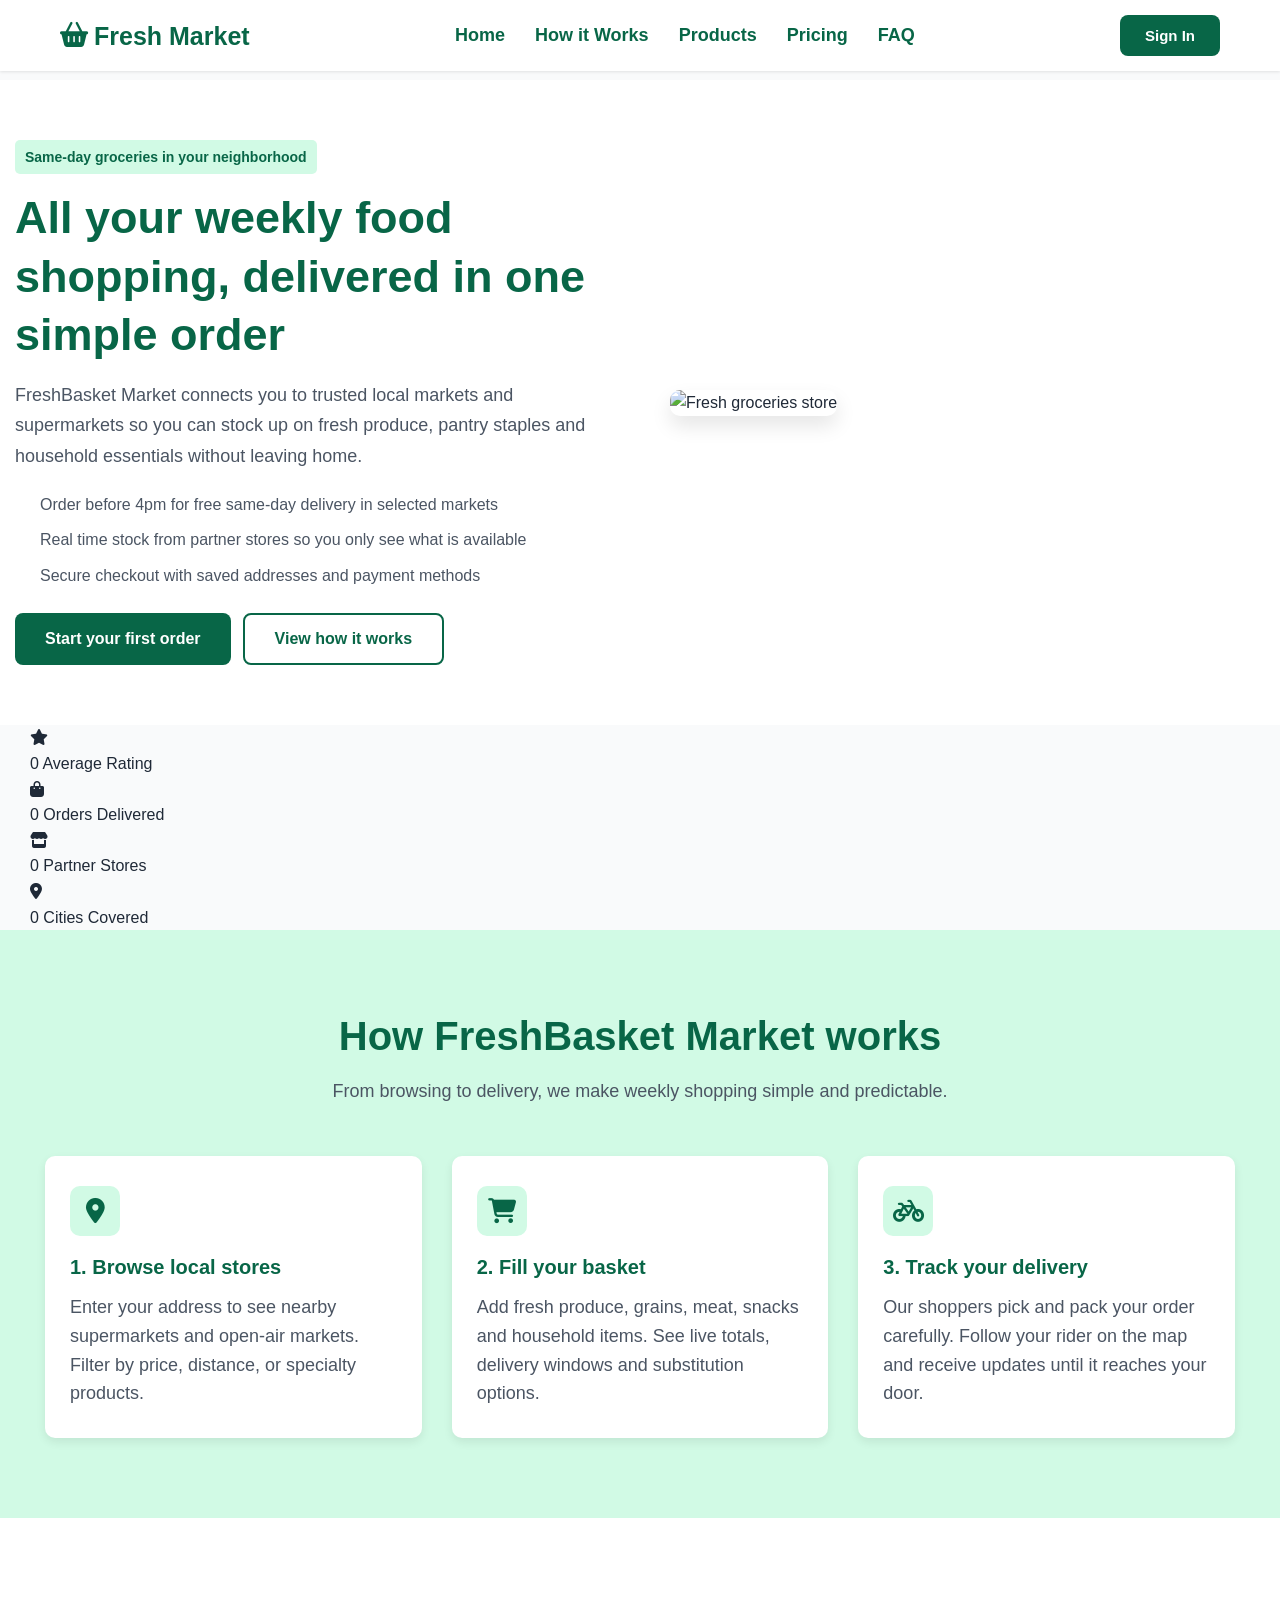
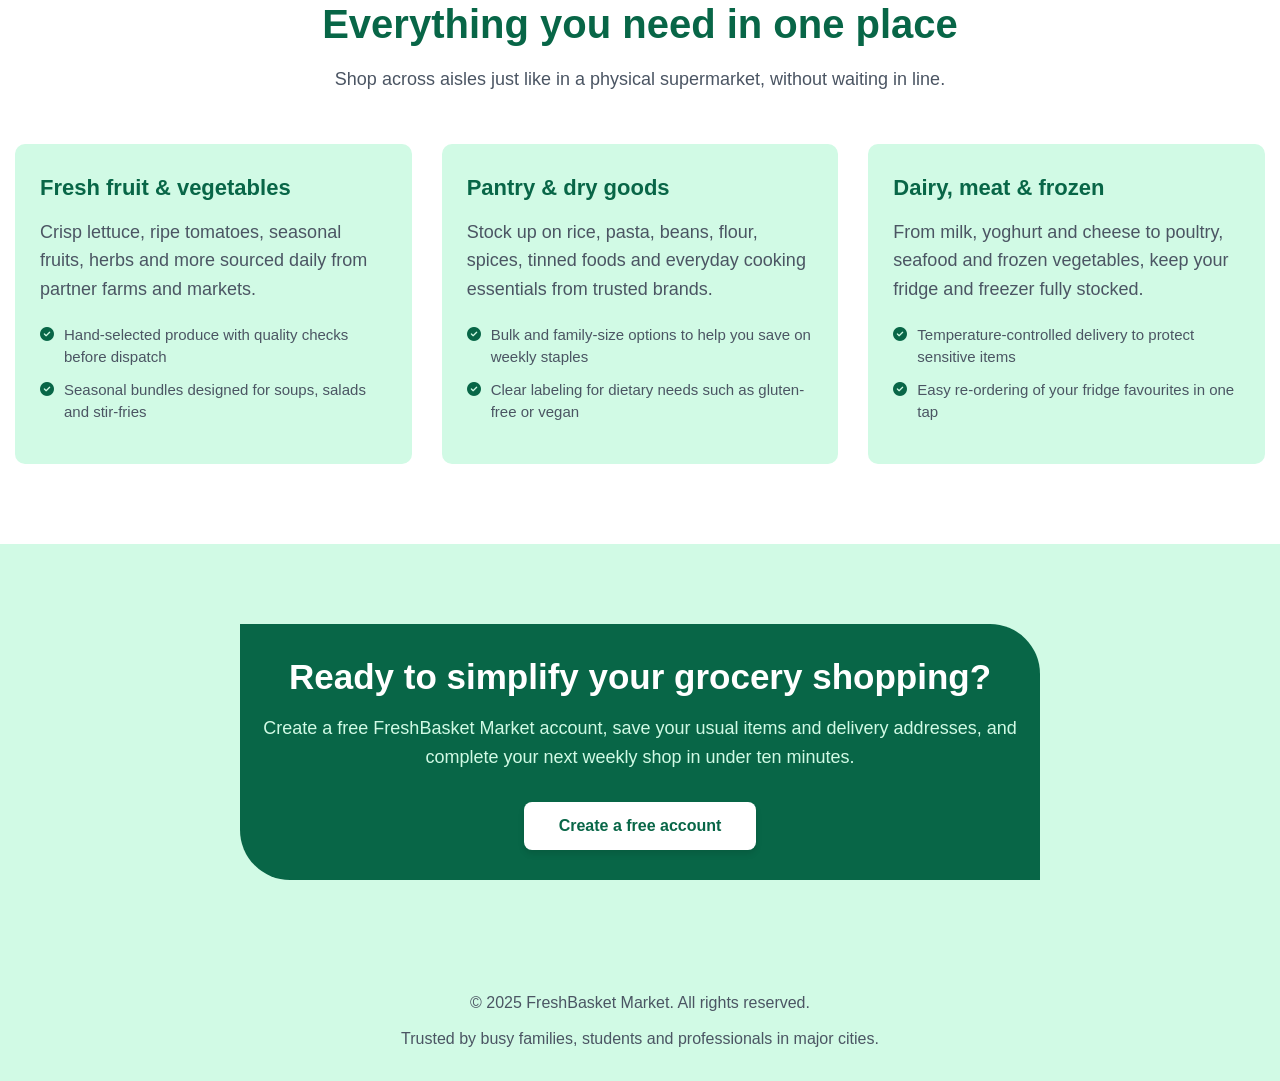
==== index.html @ 2303c969 "Added a trust bar section to bring the project to live" ====
<!DOCTYPE html>
<html lang="en">
<head>
    <meta charset="UTF-8">
    <meta name="viewport" content="width=device-width, initial-scale=1.0">
    <title>Fresh-Market</title>
    <link rel="stylesheet" href="index.css">
    <link rel="stylesheet" href="https://cdnjs.cloudflare.com/ajax/libs/font-awesome/6.4.0/css/all.min.css">
</head>
<body>
 <!-- Header -->
    <header class="header">
        <div class="container">
            <div class="header-content">

                <div class="logo">
                    <i class="fas fa-shopping-basket logo-icon"></i>
                    <span class="logo-text">Fresh Market</span>
                </div>

                <ul class="nav-links" id="nav-links">
                    <li><a href="#home">Home</a></li>
                    <li><a href="#how">How it Works</a></li>
                    <li><a href="#products">Products</a></li>
                    <li><a href="#pricing">Pricing</a></li>
                    <li><a href="#faq">FAQ</a></li>
                </ul>

                <button class="sign-btn">Sign In</button>

                <button class="hamburger" id="hamburger" aria-label="Toggle menu">
                    <span></span>
                    <span></span>
                    <span></span>
                </button>

            </div>
        </div>
    </header>

    <!-- Hero Section -->
<section class="hero" id="home">
        <div class="hero-container">
            <div class="hero-grid">

                <div class="hero-content">
                    <p class="hero-label">Same-day groceries in your neighborhood</p>
                    <h1 class="hero-title">All your weekly food shopping, delivered in one simple order</h1>
                    <p class="hero-description">
                        FreshBasket Market connects you to trusted local markets and supermarkets so you can stock up on fresh produce, pantry staples and household essentials without leaving home.
                    </p>
                    <ul class="hero-features">
                        <li>Order before 4pm for free same-day delivery in selected markets</li>
                        <li>Real time stock from partner stores so you only see what is available</li>
                        <li>Secure checkout with saved addresses and payment methods</li>
                    </ul>
                    <div class="hero-buttons">
                        <button class="btn-primary">Start your first order</button>
                        <button class="btn-secondary">View how it works</button>
                    </div>
                </div>

                <div class="hero-image">
                    <img src="./veges.jpg" alt="Fresh groceries store" loading="lazy">
                </div>

            </div>
        </div>
    </section>
    
    <section class="trust-bar">
        <div class="container">
            <div class="trust-items">

                <div class="trust-item">
                    <i class="fas fa-star"></i>
                    <div class="trust-text">
                        <span class="trust-number" data-target="4.9">0</span>
                        <span class="trust-label">Average Rating</span>
                    </div>
                </div>

                <div class="trust-divider"></div>

                <div class="trust-item">
                    <i class="fas fa-shopping-bag"></i>
                    <div class="trust-text">
                        <span class="trust-number" data-target="50000">0</span>
                        <span class="trust-label">Orders Delivered</span>
                    </div>
                </div>

                <div class="trust-divider"></div>

                <div class="trust-item">
                    <i class="fas fa-store"></i>
                    <div class="trust-text">
                        <span class="trust-number" data-target="200">0</span>
                        <span class="trust-label">Partner Stores</span>
                    </div>
                </div>

                <div class="trust-divider"></div>

                <div class="trust-item">
                    <i class="fas fa-map-marker-alt"></i>
                    <div class="trust-text">
                        <span class="trust-number" data-target="30">0</span>
                        <span class="trust-label">Cities Covered</span>
                    </div>
                </div>

            </div>
        </div>
    </section>
    
    <!-- How It Works Section -->
    <section class="how-it-works">
        <div class="container">
            <h2 class="main-title">How FreshBasket Market works</h2>
            <p class="subtitle">From browsing to delivery, we make weekly shopping simple and predictable.</p>

            <div class="grid">

                <div class="card">
                    <div class="step-icon">
                        <i class="fas fa-map-marker-alt"></i>
                    </div>
                    <h3 class="card-title">1. Browse local stores</h3>
                    <p class="description">
                        Enter your address to see nearby supermarkets and open-air markets. Filter by price, distance, or specialty products.
                    </p>
                </div>

                <div class="card">
                    <div class="step-icon">
                        <i class="fas fa-shopping-cart"></i>
                    </div>
                    <h3 class="card-title">2. Fill your basket</h3>
                    <p class="description">
                        Add fresh produce, grains, meat, snacks and household items. See live totals, delivery windows and substitution options.
                    </p>
                </div>

                <div class="card">
                    <div class="step-icon">
                        <i class="fas fa-bicycle"></i>
                    </div>
                    <h3 class="card-title">3. Track your delivery</h3>
                    <p class="description">
                        Our shoppers pick and pack your order carefully. Follow your rider on the map and receive updates until it reaches your door.
                    </p>
                </div>

            </div>
        </div>
    </section>

    <!-- Categories Section -->
    <section class="categories">
        <div class="cat-container">
            <h2 class="main-title">Everything you need in one place</h2>
            <p class="subtitle">Shop across aisles just like in a physical supermarket, without waiting in line.</p>

            <div class="cat-cards">

                <div class="category">
                    <h3 class="cat-title">Fresh fruit & vegetables</h3>
                    <p class="cat-description">
                        Crisp lettuce, ripe tomatoes, seasonal fruits, herbs and more sourced daily from partner farms and markets.
                    </p>
                    <ul class="cat-features">
                        <li><i class="fas fa-check-circle"></i> Hand-selected produce with quality checks before dispatch</li>
                        <li><i class="fas fa-check-circle"></i> Seasonal bundles designed for soups, salads and stir-fries</li>
                    </ul>
                </div>

                <div class="category">
                    <h3 class="cat-title">Pantry & dry goods</h3>
                    <p class="cat-description">
                        Stock up on rice, pasta, beans, flour, spices, tinned foods and everyday cooking essentials from trusted brands.
                    </p>
                    <ul class="cat-features">
                        <li><i class="fas fa-check-circle"></i> Bulk and family-size options to help you save on weekly staples</li>
                        <li><i class="fas fa-check-circle"></i> Clear labeling for dietary needs such as gluten-free or vegan</li>
                    </ul>
                </div>

                <div class="category">
                    <h3 class="cat-title">Dairy, meat & frozen</h3>
                    <p class="cat-description">
                        From milk, yoghurt and cheese to poultry, seafood and frozen vegetables, keep your fridge and freezer fully stocked.
                    </p>
                    <ul class="cat-features">
                        <li><i class="fas fa-check-circle"></i> Temperature-controlled delivery to protect sensitive items</li>
                        <li><i class="fas fa-check-circle"></i> Easy re-ordering of your fridge favourites in one tap</li>
                    </ul>
                </div>

            </div>
        </div>
    </section>

    <!-- CTA Section -->
    <section class="cta">
        <div class="cta-content">
            <h2 class="cta-title">Ready to simplify your grocery shopping?</h2>
            <p class="cta-description">
                Create a free FreshBasket Market account, save your usual items and delivery addresses, and complete your next weekly shop in under ten minutes.
            </p>
            <button class="btn-cta">Create a free account</button>
        </div>
    </section>

    <!-- Footer -->
    <footer class="footer">
        <div class="container">
            <div class="footer-content">
                <p>© 2025 FreshBasket Market. All rights reserved.</p>
                <p>Trusted by busy families, students and professionals in major cities.</p>
            </div>
        </div>
    </footer>

    <script src="fresh.js"></script>
</body>
</html>
---- index.css ----
* {
    margin: 0;
    padding: 0;
    box-sizing: border-box;
   }
   
   html{
    font-size: 54%;     
    scroll-behavior: smooth;
    /* if the font-size is 100%, 1rem=16px
    but my html font-size for mobile is 54%, 1rem=8.64px
     */
   }
   
   body {
    font-family: -apple-system, BlinkMacSystemFont, 'Segoe UI', 'Roboto', 'Oxygen', 'Ubuntu', 'Cantarell', 'Fira Sans', 'Droid Sans', 'Helvetica Neue', sans-serif;
    font-size: 1.6rem;
    line-height: 1.6;
    color: #1f2937;
    background-color: #f9fafb;
    width: 100%;
    overflow-x: hidden;
    padding-top: 6.5rem;    
}

.container {
    width: 100%;
    max-width: 128rem;
    margin: 0 auto;
    padding: 0 1.5rem;
}

/* Header */
.header {
    background-color: #ffffff;
    box-shadow: 0 0.1rem 0.3rem rgba(0, 0, 0, 0.1);
    position: fixed;
    top: 0;
    left: 0;
    right: 0;
    z-index: 1000;
    width: 100%;
}

.header-content {
    display: flex;
    align-items: center;
    justify-content: space-between;
    padding: 1rem 1.5rem;
    gap: 1.5rem;
    max-width: 128rem;
    margin: 0 auto;
}

.logo {
    display: flex;
    align-items: center;
    gap: 0.6rem;
    flex-shrink: 0;
}

.logo i {
    color: #086647;
    font-size: 2rem;
}

.logo-text {
    font-size: 2rem;
    font-weight: 700;
    color: #086647;
}


/* Navigation - Mobile*/
.nav-links {
    position: fixed;
    top: 6.5rem;
    left: -100%;
    width: 100%;
    height: calc(100vh - 6.5rem);
    background-color: #ffffff;
    display: flex;
    flex-direction: column;
    align-items: center;
    justify-content: flex-start;
    padding: 3rem 2rem;
    gap: 2rem;
    list-style: none;
    transition: left 0.3s ease;
    box-shadow: 0 0.5rem 1rem rgba(0, 0, 0, 0.1);
}

.nav-links.active {
    left: 0;
}

.nav-links li {
    width: 100%;
    text-align: center;
}

.nav-links a {
    text-decoration: none;
    color: #086647;
    font-weight: 600;
    font-size: 2rem;
    display: block;
    padding: 1rem;
    transition: color 0.3s ease;
}

.nav-links a:hover {
    color: #059669;
    background-color: #d1fae5;
    border-radius: 0.5rem;
}


/* Sign In Button - MOBILE: Hidden */
.sign-btn, .sign {
    display: none;
}

/* Hamburger Menu - MOBILE: Visible */
.hamburger {
    display: flex;
    flex-direction: column;
    gap: 0.5rem;
    background: none;
    border: none;
    cursor: pointer;
    padding: 0.5rem;
    z-index: 1001;
}

.hamburger span {
    width: 2.5rem;
    height: 0.3rem;
    background-color: #086647;
    border-radius: 0.2rem;
    transition: all 0.3s ease;
}

.hamburger.active span:nth-child(1) {
    transform: rotate(45deg) translate(0.8rem, 0.8rem);
}

.hamburger.active span:nth-child(2) {
    opacity: 0;
}

.hamburger.active span:nth-child(3) {
    transform: rotate(-45deg) translate(0.8rem, -0.8rem);
}


/* Hero Section-mobile */
.hero {
    background-color: #ffffff;
    padding: 3rem 0;
}

.hero-container {
    max-width: 128rem;
    margin: 0 auto;
    padding: 0 1.5rem;
}

.hero-grid {
    display: flex;
    flex-direction: column;
    gap: 3rem;
}

.hero-content {
    text-align: center;
}

.hero-label {
    font-size: 1.4rem;
    background-color: #d1fae5;
    color: #086647;
    padding: 0.6rem 1rem;
    width: fit-content;
    border-radius: 0.5rem;
    margin: 0 auto 1.5rem auto;
    font-weight: 600;
}

.hero-title {
    font-size: 2.8rem;
    font-weight: 700;
    color: #086647;
    line-height: 1.3;
    text-wrap: wrap;
    margin-bottom: 1.5rem;
}

.hero-description {
    font-size: 1.8rem;
    text-wrap: wrap;
    color: #4b5563;
    line-height: 1.7;
    margin-bottom: 2rem;
}

.hero-features {
    list-style: none;
    margin-bottom: 2.5rem;
    text-align: left;
}

.hero-features li {
    font-size: 1.6rem;
    color: #4b5563;
    margin-bottom: 1rem;
    padding-left: 2.5rem;
    position: relative;
}

.hero-features i {
    color: #086647;
    margin-top: 0.3rem;
    font-size: 1.5rem;
    flex-shrink: 0;
}

.hero-buttons {
    display: flex;
    flex-direction: column;
    gap: 1.2rem;
    width: 100%;
}

.btn-primary,
.btn-secondary {
    width: 100%;
    padding: 1.5rem 2rem;
    font-weight: 600;
    font-size: 1.6rem;
    cursor: pointer;
    border-radius: 0.8rem;
    transition: all 0.3s ease;
    text-align: center;
}

.btn-primary {
    background-color: #086647;
    color: #ffffff;
    border: none;
}

.btn-primary:hover {
    background-color: #059669;
    transform: translateY(-0.2rem);
    box-shadow: 0 0.4rem 1.2rem rgba(8, 102, 71, 0.3);
}

.btn-secondary {
    background-color: transparent;
    color: #086647;
    border: 0.2rem solid #086647;
}

.btn-secondary:hover {
    background-color: #d1fae5;
}

.hero-image {
    width: 100%;
}

.hero-image img {
    width: 100%;
    height: auto;
    object-fit: cover;
    border-radius: 1rem;
    box-shadow: 0 1rem 2rem rgba(0, 0, 0, 0.1);
    transition: transform 0.3s ease;
}

.hero-image img:hover {
    transform: scale(1.02);
}


/* How It Works Section- mobile*/
.how-it-works {
    background-color: #d1fae5;
    padding: 4rem 0;
}

.main-title {
    font-size: 2.8rem;
    font-weight: 700;
    text-align: center;
    color: #086647;
    margin-bottom: 1.5rem;
    padding: 0 1.5rem;
    line-height: 1.3;
}

.subtitle {
    text-align: center;
    color: #4b5563;
    margin-bottom: 3rem;
    font-size: 1.8rem;
    padding: 0 1.5rem;
    line-height: 1.6;
}

.grid {
    display: flex;
    flex-direction: column;
    gap: 2rem;
    padding: 0 1.5rem;
    max-width: 128rem;
    margin: 0 auto;
}

.card {
    background-color: #ffffff;
    padding: 2.5rem 2rem;
    border-radius: 1rem;
    box-shadow: 0 0.4rem 1rem rgba(0, 0, 0, 0.08);
    transition: all 0.3s ease;
}

.card:hover {
    transform: translateY(-0.5rem);
    box-shadow: 0 1rem 2rem rgba(8, 102, 71, 0.15);
}

.step-icon {
    width: 5rem;
    height: 5rem;
    border-radius: 1rem;
    display: flex;
    align-items: center;
    justify-content: center;
    margin-bottom: 1.5rem;
    background-color: #d1fae5;
}

.step-icon i {
    font-size: 2.5rem;
    color: #086647;
}

.card-title {
    font-size: 2rem;
    font-weight: 700;
    color: #086647;
    margin-bottom: 1rem;
}

.description {
    color: #4b5563;
    line-height: 1.6;
    font-size: 1.7rem;
}

           
/* Categories Section */
.categories {
    background-color: #ffffff;
    padding: 4rem 0;
}

.cat-container {
    max-width: 128rem;
    margin: 0 auto;
    padding: 0 1.5rem;
}

.cat-cards {
    display: flex;
    flex-direction: column;
    gap: 2rem;
    margin-top: 3rem;
}

.category {
    background-color: #d1fae5;
    border-radius: 1rem;
    padding: 2.5rem 2rem;
    transition: all 0.3s ease;
}

.category:hover {
    transform: translateY(-0.5rem);
    box-shadow: 0 1rem 2rem rgba(8, 102, 71, 0.15);
}

.cat-title {
    font-size: 2rem;
    font-weight: 700;
    color: #086647;
    margin-bottom: 1.5rem;
    line-height: 1.3;
}

.cat-description {
    color: #4b5563;
    line-height: 1.6;
    margin-bottom: 1.5rem;
    font-size: 1.7rem;
}

.cat-features {
    list-style: none;
    font-size: 1.5rem;
    color: #4b5563;
}

.cat-features li {
    margin-bottom: 1rem;
    display: flex;
    align-items: flex-start;
    gap: 1rem;
    line-height: 1.5;
}

.cat-features i {
    color: #086647;
    margin-top: 0.3rem;
    font-size: 1.4rem;
    flex-shrink: 0;
}


 /* Cta Section */
.cta {
    background-color:#d1fae5;
    padding: 4rem 2rem;
}

.cta-content {
    background-color: #086647;
    padding: 3rem 2rem;
    border-top-right-radius: 5rem;
    border-bottom-left-radius: 5rem;
    text-align: center;
    max-width: 80rem;
    margin: 0 auto;
}

.cta-title {
    font-size: 2.5rem;
    font-weight: 700;
    color: #ffffff;
    margin-bottom: 1.5rem;
    line-height: 1.3;
}

.cta-description {
    color: #d1fae5;
    margin-bottom: 2.5rem;
    font-size: 1.8rem;
    line-height: 1.6;
}

.btn-cta {
    background-color: #ffffff;
    color: #086647;
    border: none;
    border-radius: 0.8rem;
    padding: 1.5rem 3rem;
    font-weight: 700;
    font-size: 1.6rem;
    cursor: pointer;
    transition: all 0.3s ease;
    width: 100%;
    max-width: 35rem;
    box-shadow: 0 0.4rem 0.6rem rgba(0, 0, 0, 0.1);
}

.btn-cta:hover {
    background-color: #d1fae5;
    transform: translateY(-0.2rem);
    box-shadow: 0 0.6rem 1.2rem rgba(0, 0, 0, 0.15);
}

/*Footer- Mobile  first*/
.footer {
    background-color: #d1fae5;
    padding: 3rem 2rem;
}

.footer-content {
    display: flex;
    flex-direction: column;
    align-items: center;
    gap: 1rem;
    font-size: 1.6rem;
    color: #4b5563;
    text-align: center;
    max-width: 128rem;
    margin: 0 auto;
}


/* first break-point 
at 30em=480px plus, buttuon can side side by side*/
@media (min-width: 30em) {
    html {
        font-size: 56%; /* 1rem ≈ 8.96px */
    }

    .hero-buttons {
        flex-direction: row;
        justify-content: center;
        width: auto;
    }

    .btn-primary,
    .btn-secondary {
        width: auto;
        padding: 1.5rem 2.5rem;
    }

    .hero-title {
        font-size: 2.8rem;
    }
}


/*
   Second break-point: 48em=(~768px)
   WHY: Navigation fits horizontally
        Hero content + image can sit side-by-side
        Cards have room for 2 columns 
*/
@media (min-width: 48em) {
    html {
        font-size: 58%; /* 1rem ≈ 9.28px */
    }

    body {
        padding-top: 7.5rem;
    }

    .container {
        padding: 0 2rem;
    }

    .header{
        display: flex;
        justify-content: space-between;
    }

    /* Header: Show horizontal nav, hide hamburger */
    .header-content {
        padding: 1.5rem 2rem;
    }

    .logo i {
        font-size: 2.5rem;
    }

    .logo-text {
        font-size: 2.5rem;
    }

    .nav-links {
        position: static;
        width: auto;
        height: auto;
        flex-direction: row;
        padding: 0;
        gap: 2.5rem;
        box-shadow: none;
        background-color: transparent;
    }

    .nav-links li {
        width: auto;
        list-style: none;
    }

    .nav-links a {
        text-decoration: none;
        font-size: 1.8rem;
        padding: 0;
    }

    .sign {
        display: flex;
        align-items: center;
        gap: 2rem;
    }

    .sign i {
        font-size: 3rem;
    }

    .sign-btn {
        display: block;
        background: #086647;
        border: none;
        border-radius: 0.8rem;
        color: #ffffff;
        font-weight: 600;
        font-size: 1.5rem;
        cursor: pointer;
        padding: 1.2rem 2.5rem;
        transition: all 0.3s ease;
        white-space: nowrap;
    }

    .sign-btn:hover {
        background-color: #059669;
        transform: translateY(-0.2rem);
    }

    .hamburger {
        display: none;
    }

    /* Hero: Side-by-side layout */
    .hero {
        padding: 5rem 0;
    }

    .hero-grid {
        flex-direction: row;
        align-items: center;
        gap: 4rem;
    }

    .hero-content {
        flex: 1;
        text-align: left;
    }

    .hero-label {
        margin-left: 0;
    }

    .hero-title {
        font-size: 3.3rem;
    }

    .hero-description {
        font-size: 1.7rem;
    }

    .hero-buttons {
        justify-content: flex-start;
    }

    .hero-image {
        flex: 1;
    }

    /* How it works: 2 columns fit perfectly, the cards can stay side-by-side */
    .how-it-works {
        padding: 6rem 0;
    }

    .main-title {
        font-size: 3.2rem;
    }

    .subtitle {
        font-size: 1.8rem;
        margin-bottom: 4rem;
    }

    .grid {
        flex-direction: row;
        flex-wrap: wrap;
        gap: 2.5rem;
    }

    .card {
        flex: 1 1 calc(50% - 1.25rem);
        min-width: 30rem;
    }

    /* Categories: 2 columns fits perfectly,cards can stay side-by side */
    .categories {
        padding: 6rem 0;
    }

    .cat-cards {
        flex-direction: row;
        flex-wrap: wrap;
        gap: 2.5rem;
    }

    .category {
        flex: 1 1 calc(50% - 1.25rem);
        min-width: 30rem;
    }

    /* Cta */
    .cta {
        padding: 6rem 2rem;
    }

    .cta-title {
        font-size: 2.8rem;
    }

    .cta-description {
        font-size: 1.8rem;
    }

    .btn-cta {
        width: auto;
    }
}


/* 
   Third Break-point: 64em (~1024px)
   WHY: Cards have room for 3 columns
        typography can be largest
         Max spacing is comfortable
*/
@media (min-width: 64em) {
    html {
        font-size: 62.5%; /* 1rem = 10px (easy calculations) */
    }

    body {
        padding-top: 8rem;
    }

    .container {
        padding: 0 3rem;
    }

    /* Header */
    .header {
        display: flex;
        justify-content: space-between;
        width: 100%;

    }
    .header-content {
        padding: 1.5rem 3rem;
    }

    .nav-links {
        gap: 3rem;
    }

    .nav-links li {
        list-style: none;
    }

    .nav-links a {
        text-decoration: none;
    }

    /* Hero */
    .hero {
        padding: 6rem 0;
    }

    .hero-grid {
        gap: 6rem;
    }

    .hero-title {
        font-size: 4.5rem;
    }

    .hero-description {
        font-size: 1.8rem;
    }

    .hero-features li {
        font-size: 1.6rem;
    }

    .btn-primary,
    .btn-secondary {
        padding: 1.5rem 3rem;
        font-size: 1.6rem;
    }

    /* How it works: 3 columns fits */
    .how-it-works {
        padding: 8rem 0;
    }

    .main-title {
        font-size: 4rem;
    }

    .subtitle {
        font-size: 1.8rem;
        margin-bottom: 5rem;
    }

    .grid {
        gap: 3rem;
    }

    .card {
        flex: 1 1 calc(33.333% - 2rem);
        min-width: 0;
    }

    .card {
        padding: 3rem 2.5rem;
    }

    .card-title {
        font-size: 2rem;
    }

    .description {
        font-size: 1.8rem;
    }

    /* Categories: 3 columns fit properly */
    .categories {
        padding: 8rem 0;
    }

    .cat-cards {
        gap: 3rem;
        margin-top: 5rem;
    }

    .category {
        flex: 1 1 calc(33.333% - 2rem);
        min-width: 0;
        padding: 3rem 2.5rem;
    }

    .cat-title {
        font-size: 2.2rem;
    }

    .cat-description {
        font-size: 1.8rem;
        margin-bottom: 2rem;
    }

    .cat-features {
        font-size: 1.5rem;
    }

    /* Cta*/
    .cta {
        padding: 8rem 3rem;
    }

    .cta-title {
        font-size: 3.5rem;
    }

    .cta-description {
        font-size: 1.8rem;
        margin-bottom: 3rem;
    }

    .btn-cta {
        padding: 1.5rem 3.5rem;
    }

    /* Footer */
    .footer {
        padding: 3rem 3rem;
    }

    .footer-content {
        font-size: 1.6rem;
    }
}


/*
   Fouth Break-point: 90em (~1440px)
   WHY: When extra-wide screens need better spacing
        Prevent content from stretching too wide
*/
@media (min-width: 90em) {
    .container {
        padding: 0 4rem;
    }

    .header {
        display: flex;
        justify-content: space-between;
        width: 100%;
    }

    .nav-links li {
        list-style: none;
    }
    
    .nav-links a {
        text-decoration: none;
    }

    .hero-grid {
        gap: 8rem;
    }

    .grid {
        gap: 4rem;
    }

    .cat-cards {
        gap: 4rem;
    }
}
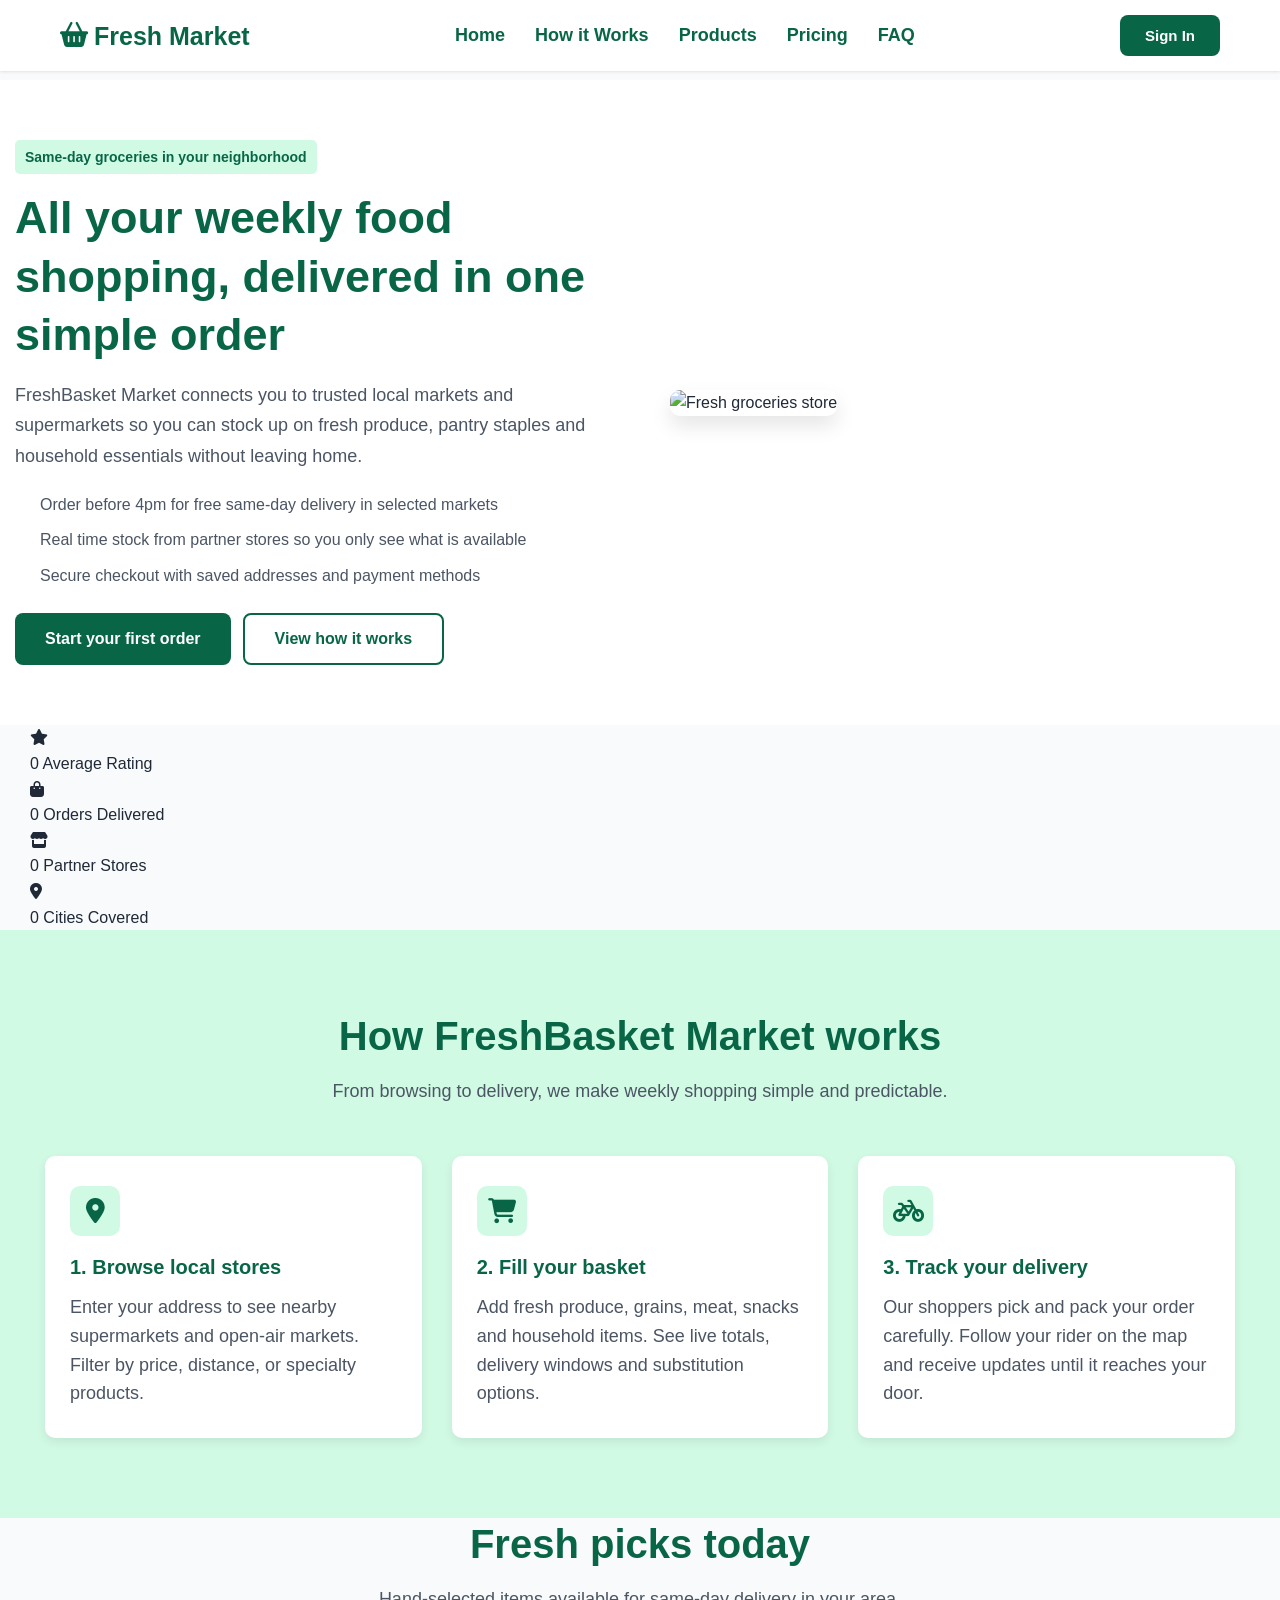
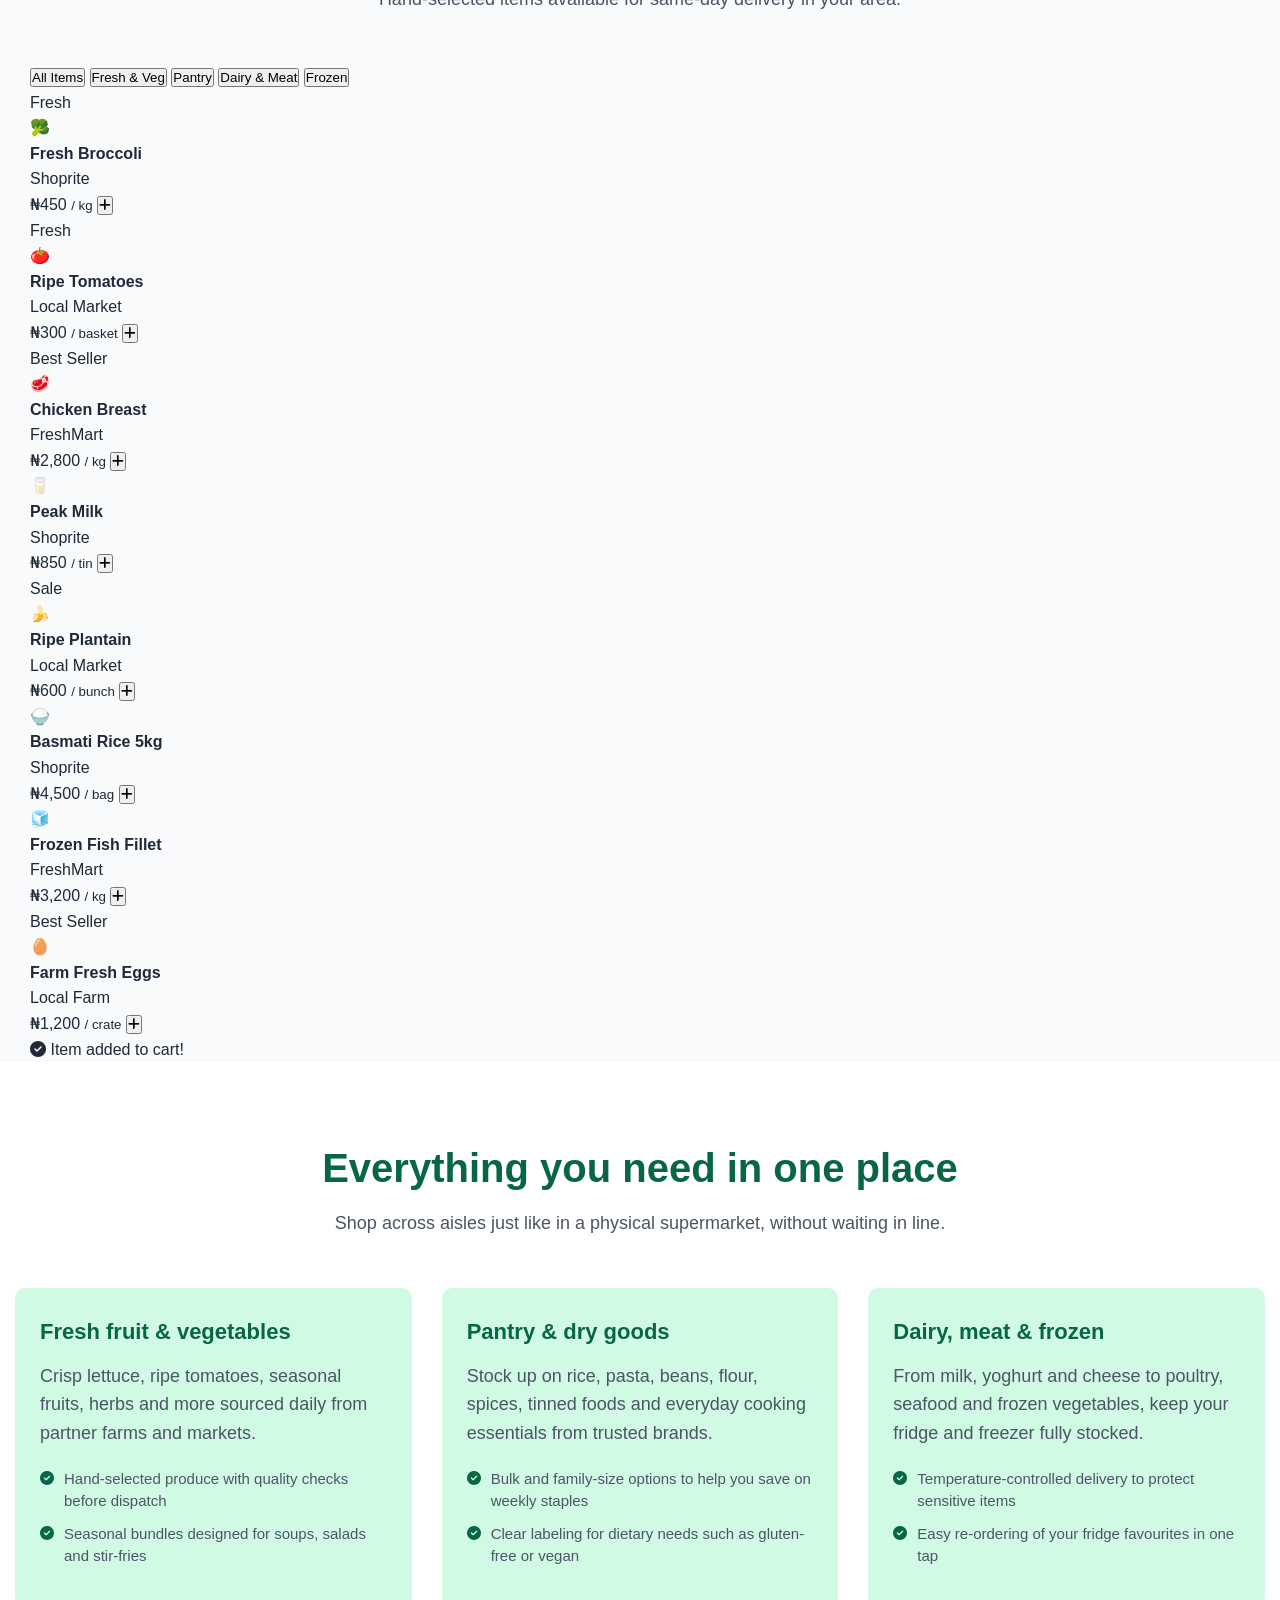
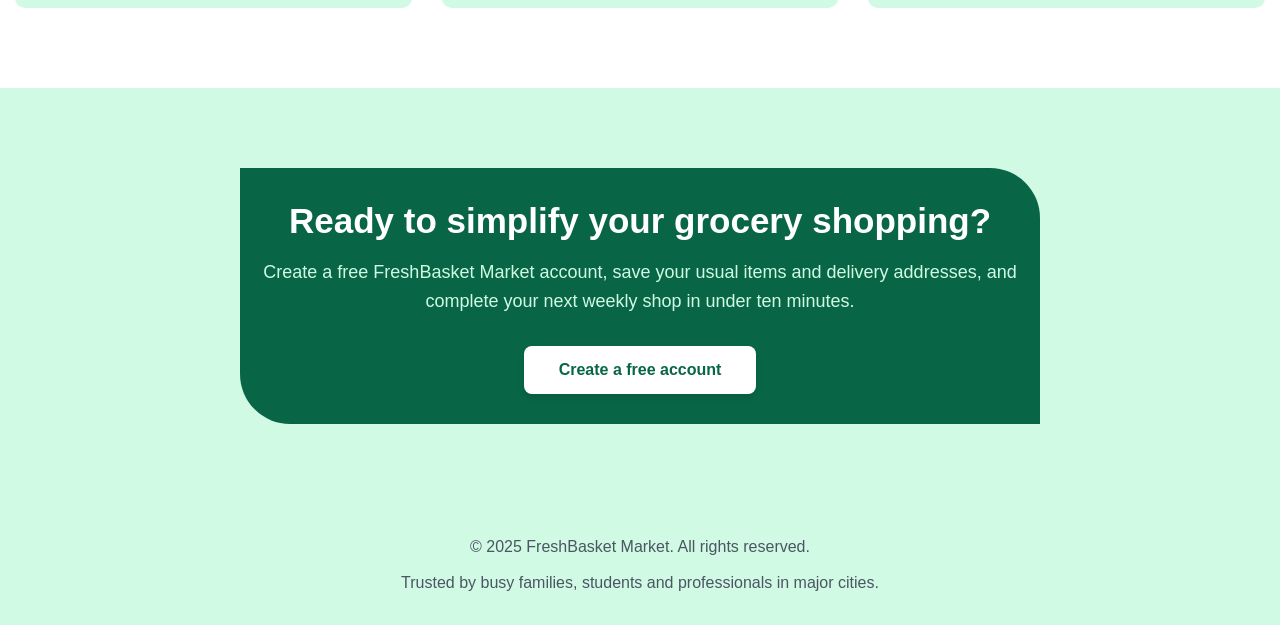
==== commit c253ff74: "Added product catalogs" ====
--- a/index.html
+++ b/index.html
@@ -67,7 +67,8 @@
             </div>
         </div>
     </section>
-    
+
+      <!-- trust bar -->
     <section class="trust-bar">
         <div class="container">
             <div class="trust-items">
@@ -113,9 +114,9 @@
             </div>
         </div>
     </section>
-    
+
     <!-- How It Works Section -->
-    <section class="how-it-works">
+<section class="how-it-works" id="how">
         <div class="container">
             <h2 class="main-title">How FreshBasket Market works</h2>
             <p class="subtitle">From browsing to delivery, we make weekly shopping simple and predictable.</p>
@@ -155,7 +156,153 @@
             </div>
         </div>
     </section>
-
+    
+     <!-- Product catalog -->
+    <section class="products" id="products">
+        <div class="container">
+            <h2 class="main-title">Fresh picks today</h2>
+            <p class="subtitle">Hand-selected items available for same-day delivery in your area.</p>
+
+            <!-- Filter Tabs -->
+            <div class="product-filters">
+                <button class="filter-btn active" data-filter="all">All Items</button>
+                <button class="filter-btn" data-filter="fresh">Fresh & Veg</button>
+                <button class="filter-btn" data-filter="pantry">Pantry</button>
+                <button class="filter-btn" data-filter="dairy">Dairy & Meat</button>
+                <button class="filter-btn" data-filter="frozen">Frozen</button>
+            </div>
+
+            <!-- Product Grid -->
+            <div class="product-grid">
+
+                <div class="product-card" data-category="fresh">
+                    <div class="product-badge">Fresh</div>
+                    <div class="product-img">🥦</div>
+                    <div class="product-info">
+                        <h4 class="product-name">Fresh Broccoli</h4>
+                        <p class="product-store">Shoprite</p>
+                        <div class="product-footer">
+                            <span class="product-price">₦450 <small>/ kg</small></span>
+                            <button class="add-to-cart" aria-label="Add Fresh Broccoli to cart">
+                                <i class="fas fa-plus"></i>
+                            </button>
+                        </div>
+                    </div>
+                </div>
+
+                <div class="product-card" data-category="fresh">
+                    <div class="product-badge">Fresh</div>
+                    <div class="product-img">🍅</div>
+                    <div class="product-info">
+                        <h4 class="product-name">Ripe Tomatoes</h4>
+                        <p class="product-store">Local Market</p>
+                        <div class="product-footer">
+                            <span class="product-price">₦300 <small>/ basket</small></span>
+                            <button class="add-to-cart" aria-label="Add Ripe Tomatoes to cart">
+                                <i class="fas fa-plus"></i>
+                            </button>
+                        </div>
+                    </div>
+                </div>
+
+                <div class="product-card" data-category="dairy">
+                    <div class="product-badge best-seller">Best Seller</div>
+                    <div class="product-img">🥩</div>
+                    <div class="product-info">
+                        <h4 class="product-name">Chicken Breast</h4>
+                        <p class="product-store">FreshMart</p>
+                        <div class="product-footer">
+                            <span class="product-price">₦2,800 <small>/ kg</small></span>
+                            <button class="add-to-cart" aria-label="Add Chicken Breast to cart">
+                                <i class="fas fa-plus"></i>
+                            </button>
+                        </div>
+                    </div>
+                </div>
+
+                <div class="product-card" data-category="pantry">
+                    <div class="product-img">🥛</div>
+                    <div class="product-info">
+                        <h4 class="product-name">Peak Milk</h4>
+                        <p class="product-store">Shoprite</p>
+                        <div class="product-footer">
+                            <span class="product-price">₦850 <small>/ tin</small></span>
+                            <button class="add-to-cart" aria-label="Add Peak Milk to cart">
+                                <i class="fas fa-plus"></i>
+                            </button>
+                        </div>
+                    </div>
+                </div>
+
+                <div class="product-card" data-category="fresh">
+                    <div class="product-badge sale">Sale</div>
+                    <div class="product-img">🍌</div>
+                    <div class="product-info">
+                        <h4 class="product-name">Ripe Plantain</h4>
+                        <p class="product-store">Local Market</p>
+                        <div class="product-footer">
+                            <span class="product-price">₦600 <small>/ bunch</small></span>
+                            <button class="add-to-cart" aria-label="Add Ripe Plantain to cart">
+                                <i class="fas fa-plus"></i>
+                            </button>
+                        </div>
+                    </div>
+                </div>
+
+                <div class="product-card" data-category="pantry">
+                    <div class="product-img">🍚</div>
+                    <div class="product-info">
+                        <h4 class="product-name">Basmati Rice 5kg</h4>
+                        <p class="product-store">Shoprite</p>
+                        <div class="product-footer">
+                            <span class="product-price">₦4,500 <small>/ bag</small></span>
+                            <button class="add-to-cart" aria-label="Add Basmati Rice to cart">
+                                <i class="fas fa-plus"></i>
+                            </button>
+                        </div>
+                    </div>
+                </div>
+
+                <div class="product-card" data-category="frozen">
+                    <div class="product-img">🧊</div>
+                    <div class="product-info">
+                        <h4 class="product-name">Frozen Fish Fillet</h4>
+                        <p class="product-store">FreshMart</p>
+                        <div class="product-footer">
+                            <span class="product-price">₦3,200 <small>/ kg</small></span>
+                            <button class="add-to-cart" aria-label="Add Frozen Fish to cart">
+                                <i class="fas fa-plus"></i>
+                            </button>
+                        </div>
+                    </div>
+                </div>
+
+                <div class="product-card" data-category="dairy">
+                    <div class="product-badge best-seller">Best Seller</div>
+                    <div class="product-img">🥚</div>
+                    <div class="product-info">
+                        <h4 class="product-name">Farm Fresh Eggs</h4>
+                        <p class="product-store">Local Farm</p>
+                        <div class="product-footer">
+                            <span class="product-price">₦1,200 <small>/ crate</small></span>
+                            <button class="add-to-cart" aria-label="Add Farm Eggs to cart">
+                                <i class="fas fa-plus"></i>
+                            </button>
+                        </div>
+                    </div>
+                </div>
+
+            </div>
+
+            <!-- Cart Toast Notification -->
+            <div class="cart-toast" id="cartToast" role="alert" aria-live="polite">
+                <i class="fas fa-check-circle"></i>
+                <span id="cartToastMsg">Item added to cart!</span>
+            </div>
+
+        </div>
+    </section>
+    
     <!-- Categories Section -->
     <section class="categories">
         <div class="cat-container">
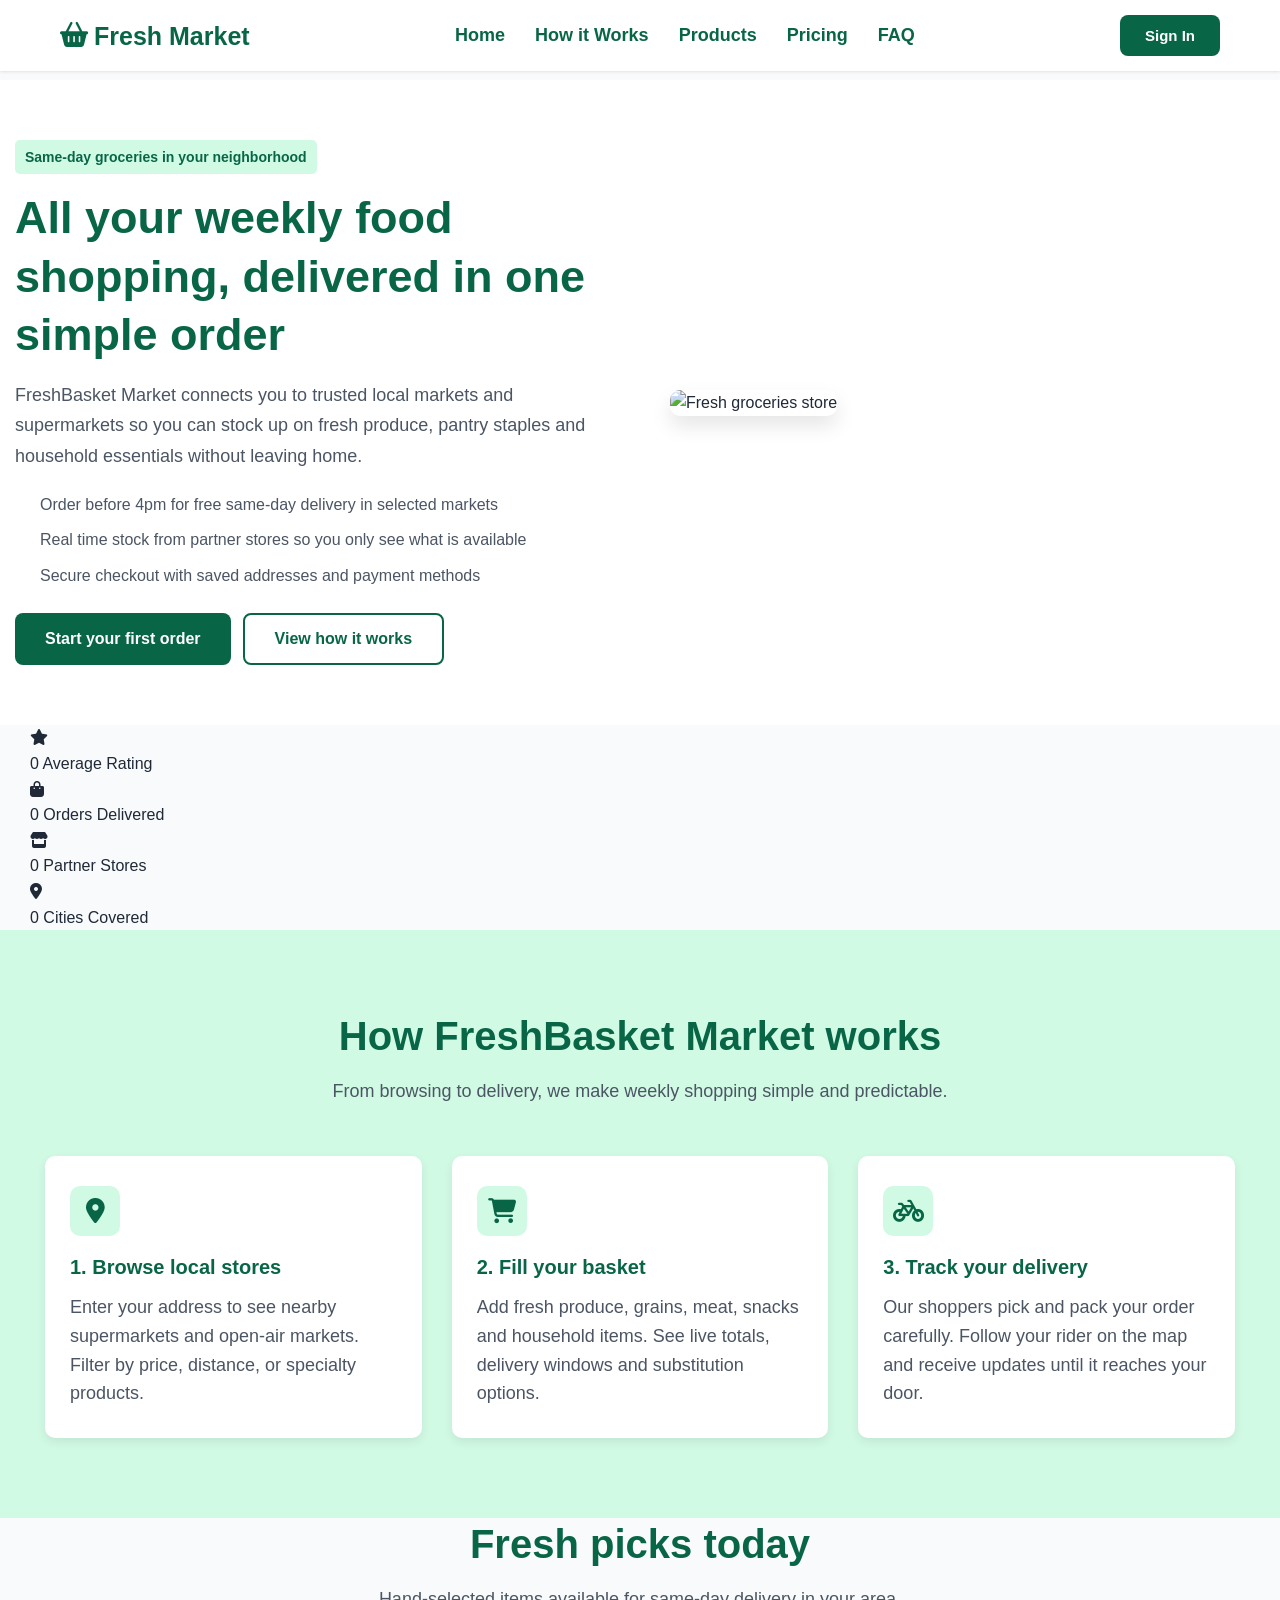
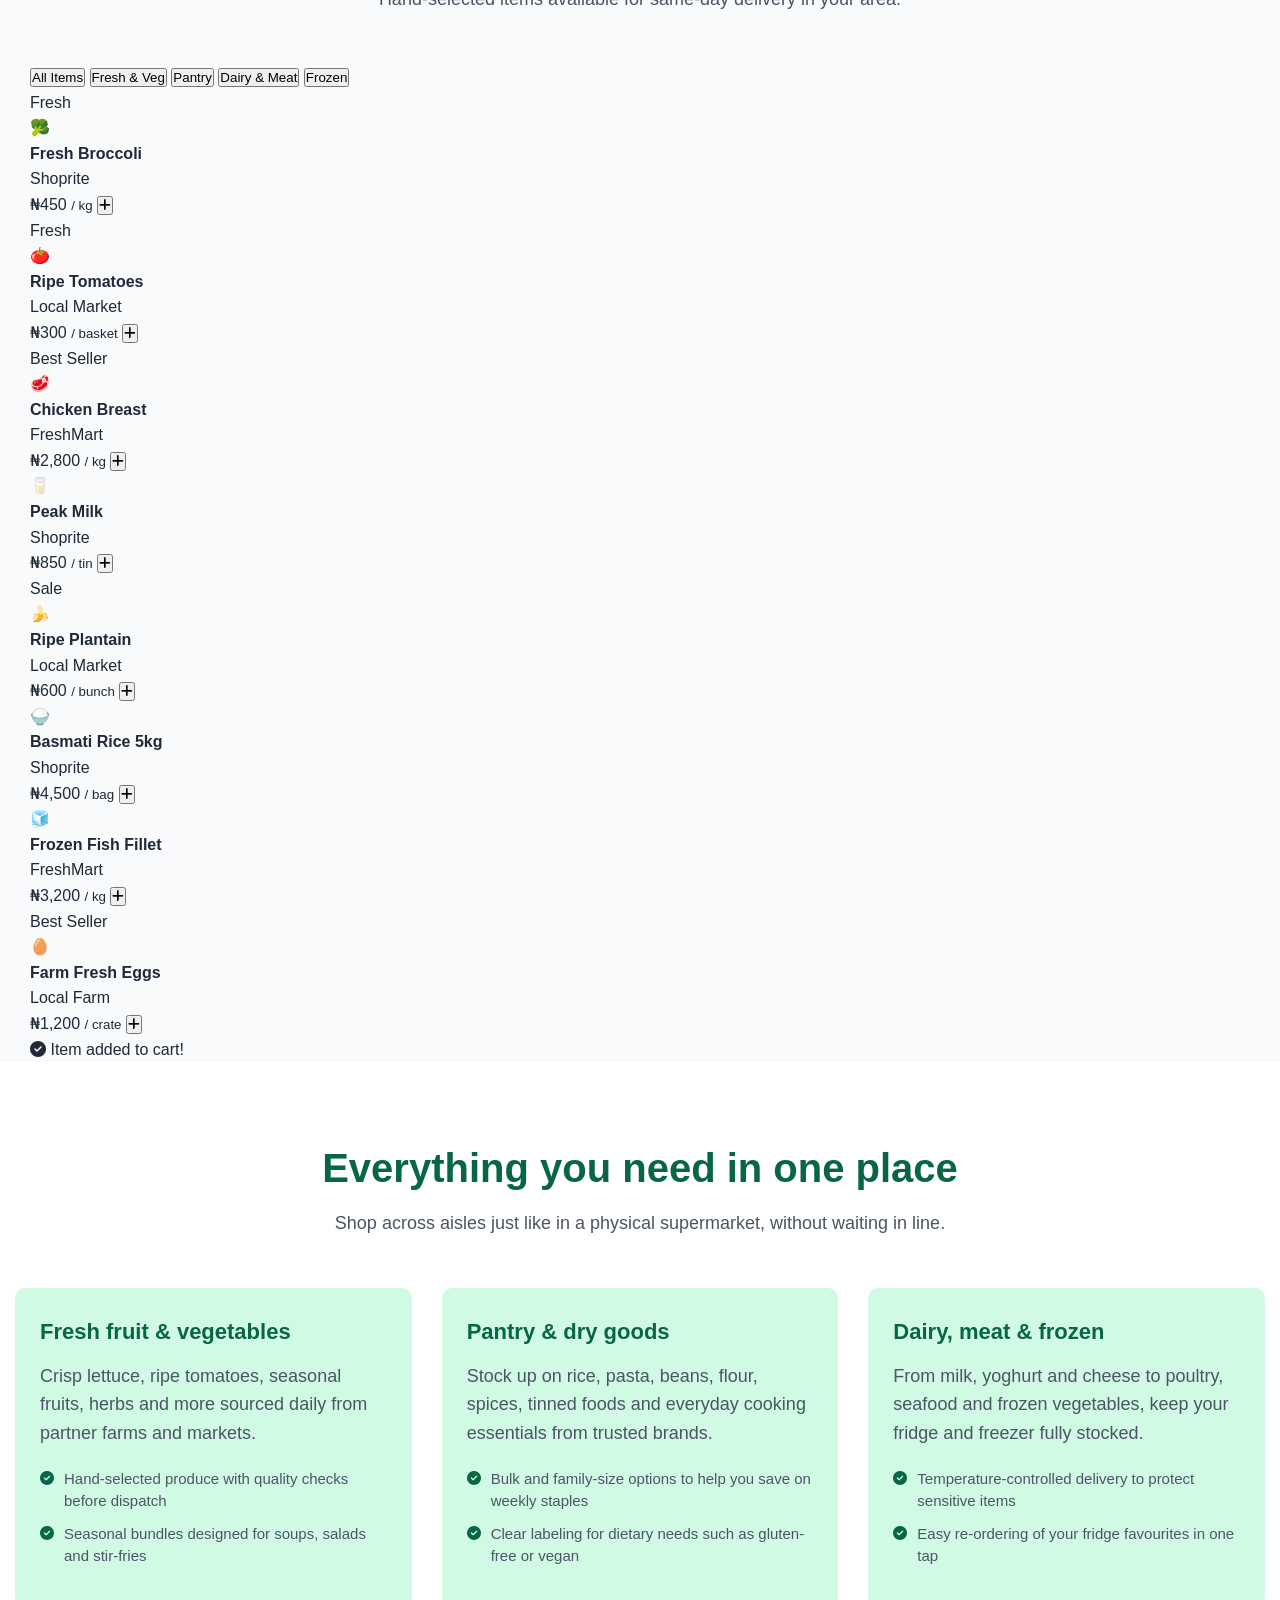
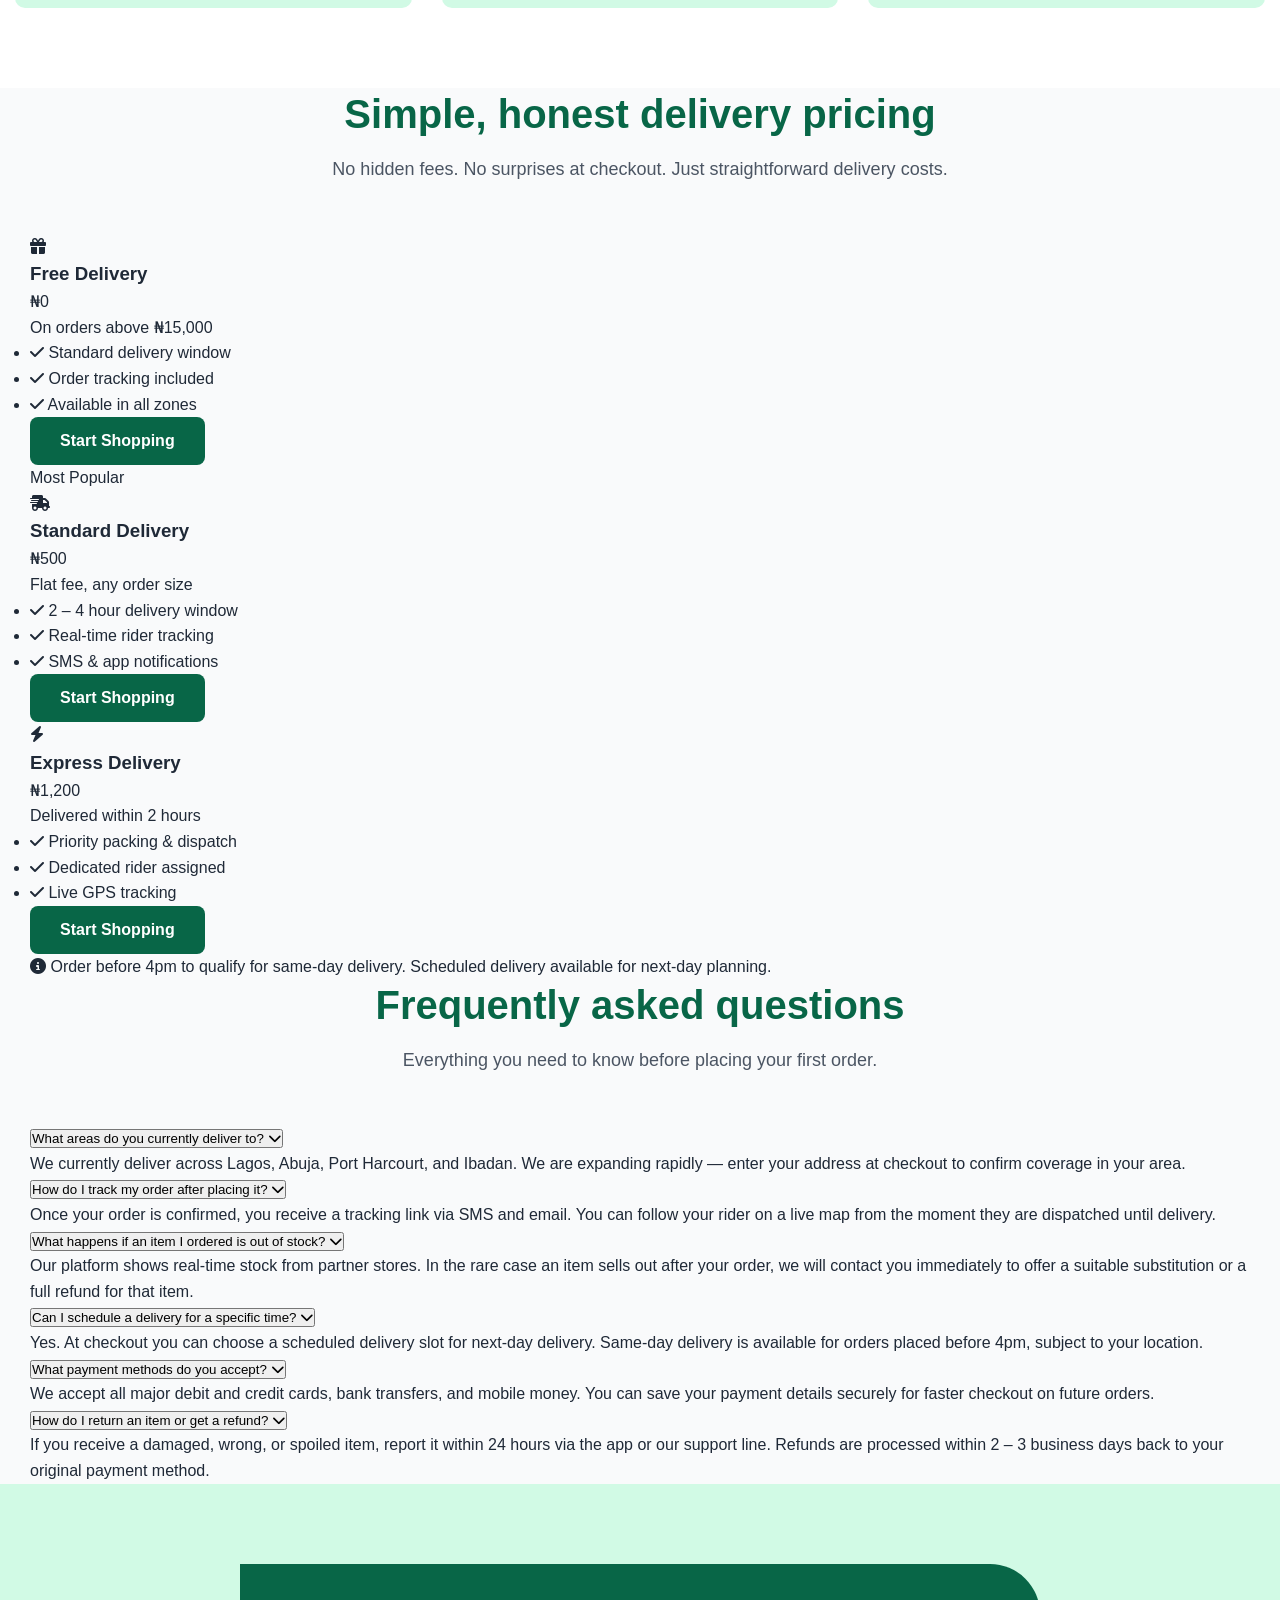
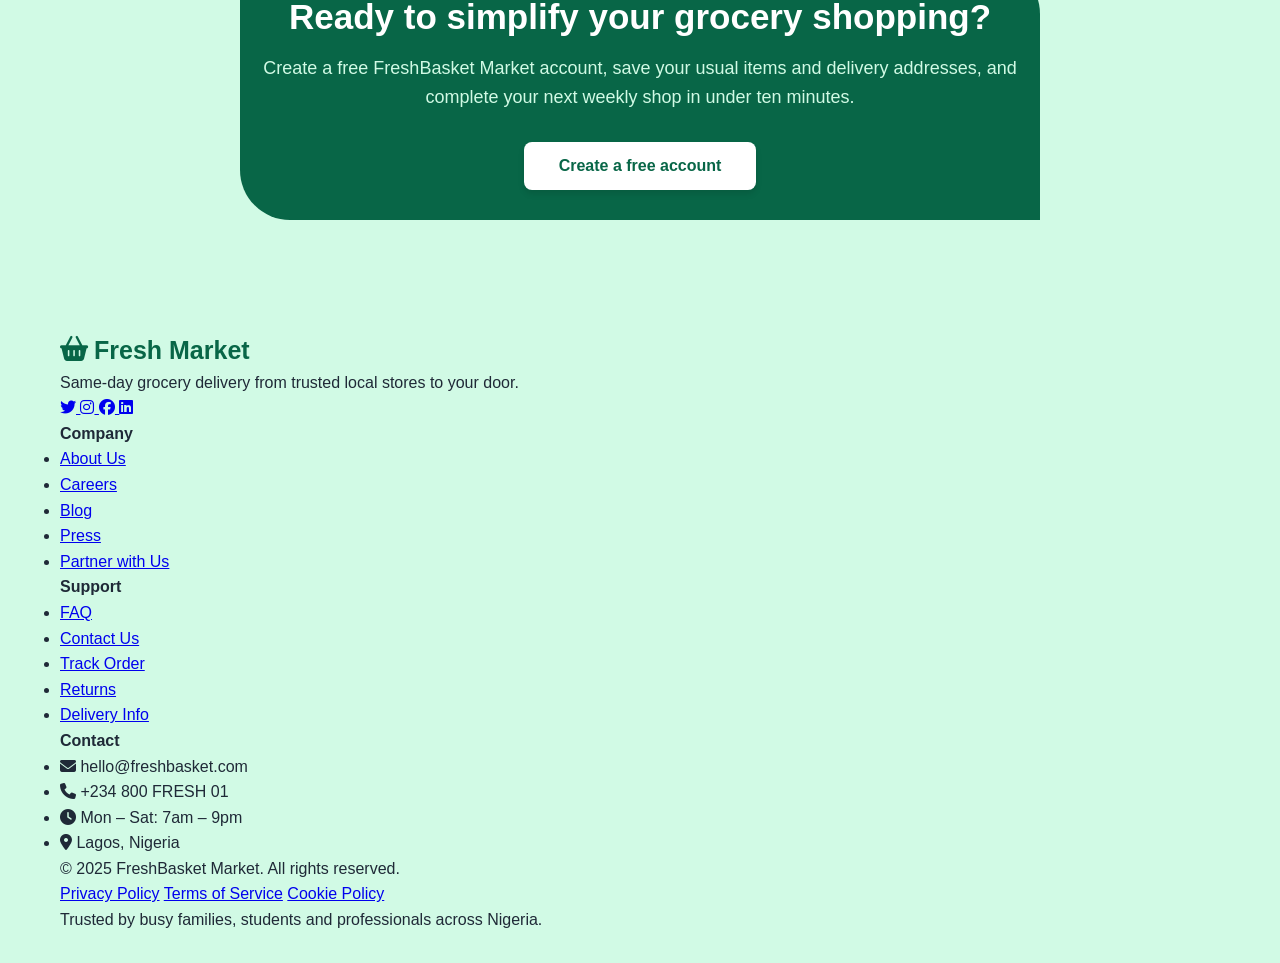
==== commit 65b84926: "Added Delivery pricing and FAQ section" ====
--- a/index.html
+++ b/index.html
@@ -156,7 +156,7 @@
             </div>
         </div>
     </section>
-    
+
      <!-- Product catalog -->
     <section class="products" id="products">
         <div class="container">
@@ -304,7 +304,7 @@
     </section>
     
     <!-- Categories Section -->
-    <section class="categories">
+<section class="categories">
         <div class="cat-container">
             <h2 class="main-title">Everything you need in one place</h2>
             <p class="subtitle">Shop across aisles just like in a physical supermarket, without waiting in line.</p>
@@ -348,8 +348,143 @@
         </div>
     </section>
 
+     <!-- Delivery pricing section -->
+    <section class="pricing" id="pricing">
+        <div class="container">
+            <h2 class="main-title">Simple, honest delivery pricing</h2>
+            <p class="subtitle">No hidden fees. No surprises at checkout. Just straightforward delivery costs.</p>
+
+            <div class="pricing-grid">
+
+                <div class="pricing-card">
+                    <div class="pricing-icon">
+                        <i class="fas fa-gift"></i>
+                    </div>
+                    <h3 class="pricing-tier">Free Delivery</h3>
+                    <div class="pricing-amount">₦0</div>
+                    <p class="pricing-condition">On orders above ₦15,000</p>
+                    <ul class="pricing-features">
+                        <li><i class="fas fa-check"></i> Standard delivery window</li>
+                        <li><i class="fas fa-check"></i> Order tracking included</li>
+                        <li><i class="fas fa-check"></i> Available in all zones</li>
+                    </ul>
+                    <button class="btn-primary">Start Shopping</button>
+                </div>
+
+                <div class="pricing-card featured">
+                    <div class="pricing-popular">Most Popular</div>
+                    <div class="pricing-icon">
+                        <i class="fas fa-shipping-fast"></i>
+                    </div>
+                    <h3 class="pricing-tier">Standard Delivery</h3>
+                    <div class="pricing-amount">₦500</div>
+                    <p class="pricing-condition">Flat fee, any order size</p>
+                    <ul class="pricing-features">
+                        <li><i class="fas fa-check"></i> 2 – 4 hour delivery window</li>
+                        <li><i class="fas fa-check"></i> Real-time rider tracking</li>
+                        <li><i class="fas fa-check"></i> SMS & app notifications</li>
+                    </ul>
+                    <button class="btn-primary">Start Shopping</button>
+                </div>
+
+                <div class="pricing-card">
+                    <div class="pricing-icon">
+                        <i class="fas fa-bolt"></i>
+                    </div>
+                    <h3 class="pricing-tier">Express Delivery</h3>
+                    <div class="pricing-amount">₦1,200</div>
+                    <p class="pricing-condition">Delivered within 2 hours</p>
+                    <ul class="pricing-features">
+                        <li><i class="fas fa-check"></i> Priority packing & dispatch</li>
+                        <li><i class="fas fa-check"></i> Dedicated rider assigned</li>
+                        <li><i class="fas fa-check"></i> Live GPS tracking</li>
+                    </ul>
+                    <button class="btn-primary">Start Shopping</button>
+                </div>
+
+            </div>
+
+            <p class="pricing-note">
+                <i class="fas fa-info-circle"></i>
+                Order before 4pm to qualify for same-day delivery. Scheduled delivery available for next-day planning.
+            </p>
+        </div>
+    </section>
+    
+    <!-- FAQ section -->
+     <section class="faq" id="faq">
+        <div class="container">
+            <h2 class="main-title">Frequently asked questions</h2>
+            <p class="subtitle">Everything you need to know before placing your first order.</p>
+
+            <div class="faq-grid">
+
+                <div class="faq-item">
+                    <button class="faq-question" aria-expanded="false">
+                        <span>What areas do you currently deliver to?</span>
+                        <i class="fas fa-chevron-down faq-icon"></i>
+                    </button>
+                    <div class="faq-answer">
+                        <p>We currently deliver across Lagos, Abuja, Port Harcourt, and Ibadan. We are expanding rapidly — enter your address at checkout to confirm coverage in your area.</p>
+                    </div>
+                </div>
+
+                <div class="faq-item">
+                    <button class="faq-question" aria-expanded="false">
+                        <span>How do I track my order after placing it?</span>
+                        <i class="fas fa-chevron-down faq-icon"></i>
+                    </button>
+                    <div class="faq-answer">
+                        <p>Once your order is confirmed, you receive a tracking link via SMS and email. You can follow your rider on a live map from the moment they are dispatched until delivery.</p>
+                    </div>
+                </div>
+
+                <div class="faq-item">
+                    <button class="faq-question" aria-expanded="false">
+                        <span>What happens if an item I ordered is out of stock?</span>
+                        <i class="fas fa-chevron-down faq-icon"></i>
+                    </button>
+                    <div class="faq-answer">
+                        <p>Our platform shows real-time stock from partner stores. In the rare case an item sells out after your order, we will contact you immediately to offer a suitable substitution or a full refund for that item.</p>
+                    </div>
+                </div>
+
+                <div class="faq-item">
+                    <button class="faq-question" aria-expanded="false">
+                        <span>Can I schedule a delivery for a specific time?</span>
+                        <i class="fas fa-chevron-down faq-icon"></i>
+                    </button>
+                    <div class="faq-answer">
+                        <p>Yes. At checkout you can choose a scheduled delivery slot for next-day delivery. Same-day delivery is available for orders placed before 4pm, subject to your location.</p>
+                    </div>
+                </div>
+
+                <div class="faq-item">
+                    <button class="faq-question" aria-expanded="false">
+                        <span>What payment methods do you accept?</span>
+                        <i class="fas fa-chevron-down faq-icon"></i>
+                    </button>
+                    <div class="faq-answer">
+                        <p>We accept all major debit and credit cards, bank transfers, and mobile money. You can save your payment details securely for faster checkout on future orders.</p>
+                    </div>
+                </div>
+
+                <div class="faq-item">
+                    <button class="faq-question" aria-expanded="false">
+                        <span>How do I return an item or get a refund?</span>
+                        <i class="fas fa-chevron-down faq-icon"></i>
+                    </button>
+                    <div class="faq-answer">
+                        <p>If you receive a damaged, wrong, or spoiled item, report it within 24 hours via the app or our support line. Refunds are processed within 2 – 3 business days back to your original payment method.</p>
+                    </div>
+                </div>
+
+            </div>
+        </div>
+    </section>
+    
     <!-- CTA Section -->
-    <section class="cta">
+ <section class="cta">
         <div class="cta-content">
             <h2 class="cta-title">Ready to simplify your grocery shopping?</h2>
             <p class="cta-description">
@@ -360,12 +495,100 @@
     </section>
 
     <!-- Footer -->
-    <footer class="footer">
-        <div class="container">
-            <div class="footer-content">
-                <p>© 2025 FreshBasket Market. All rights reserved.</p>
-                <p>Trusted by busy families, students and professionals in major cities.</p>
-            </div>
+ <footer class="footer">
+        <div class="container">
+
+            <div class="footer-grid">
+
+                <!-- Brand Column -->
+                <div class="footer-brand">
+                    <div class="logo">
+                        <i class="fas fa-shopping-basket logo-icon"></i>
+                        <span class="logo-text">Fresh Market</span>
+                    </div>
+                    <p class="footer-tagline">
+                        Same-day grocery delivery from trusted local stores to your door.
+                    </p>
+                    <div class="footer-social">
+                        <a href="#" aria-label="Follow us on Twitter" class="social-link">
+                            <i class="fab fa-twitter"></i>
+                        </a>
+                        <a href="#" aria-label="Follow us on Instagram" class="social-link">
+                            <i class="fab fa-instagram"></i>
+                        </a>
+                        <a href="#" aria-label="Follow us on Facebook" class="social-link">
+                            <i class="fab fa-facebook"></i>
+                        </a>
+                        <a href="#" aria-label="Follow us on LinkedIn" class="social-link">
+                            <i class="fab fa-linkedin"></i>
+                        </a>
+                    </div>
+                </div>
+
+                <!-- Company Column -->
+                <div class="footer-col">
+                    <h4 class="footer-heading">Company</h4>
+                    <ul class="footer-links">
+                        <li><a href="#">About Us</a></li>
+                        <li><a href="#">Careers</a></li>
+                        <li><a href="#">Blog</a></li>
+                        <li><a href="#">Press</a></li>
+                        <li><a href="#">Partner with Us</a></li>
+                    </ul>
+                </div>
+
+                <!-- Support Column -->
+                <div class="footer-col">
+                    <h4 class="footer-heading">Support</h4>
+                    <ul class="footer-links">
+                        <li><a href="#faq">FAQ</a></li>
+                        <li><a href="#">Contact Us</a></li>
+                        <li><a href="#">Track Order</a></li>
+                        <li><a href="#">Returns</a></li>
+                        <li><a href="#">Delivery Info</a></li>
+                    </ul>
+                </div>
+
+                <!-- Contact Column -->
+                <div class="footer-col">
+                    <h4 class="footer-heading">Contact</h4>
+                    <ul class="footer-contact">
+                        <li>
+                            <i class="fas fa-envelope"></i>
+                            <span>hello@freshbasket.com</span>
+                        </li>
+                        <li>
+                            <i class="fas fa-phone"></i>
+                            <span>+234 800 FRESH 01</span>
+                        </li>
+                        <li>
+                            <i class="fas fa-clock"></i>
+                            <span>Mon – Sat: 7am – 9pm</span>
+                        </li>
+                        <li>
+                            <i class="fas fa-map-marker-alt"></i>
+                            <span>Lagos, Nigeria</span>
+                        </li>
+                    </ul>
+                </div>
+
+            </div>
+
+            <!-- Footer Bottom Bar -->
+            <div class="footer-bottom">
+                <div class="footer-legal">
+                    <p>© 2025 FreshBasket Market. All rights reserved.</p>
+                    <div class="footer-legal-links">
+                        <a href="#">Privacy Policy</a>
+                        <a href="#">Terms of Service</a>
+                        <a href="#">Cookie Policy</a>
+                    </div>
+                </div>
+                <p class="footer-credit">
+                    Trusted by busy families, students and professionals across Nigeria.
+                </p>
+            </div>
+
         </div>
     </footer>
 
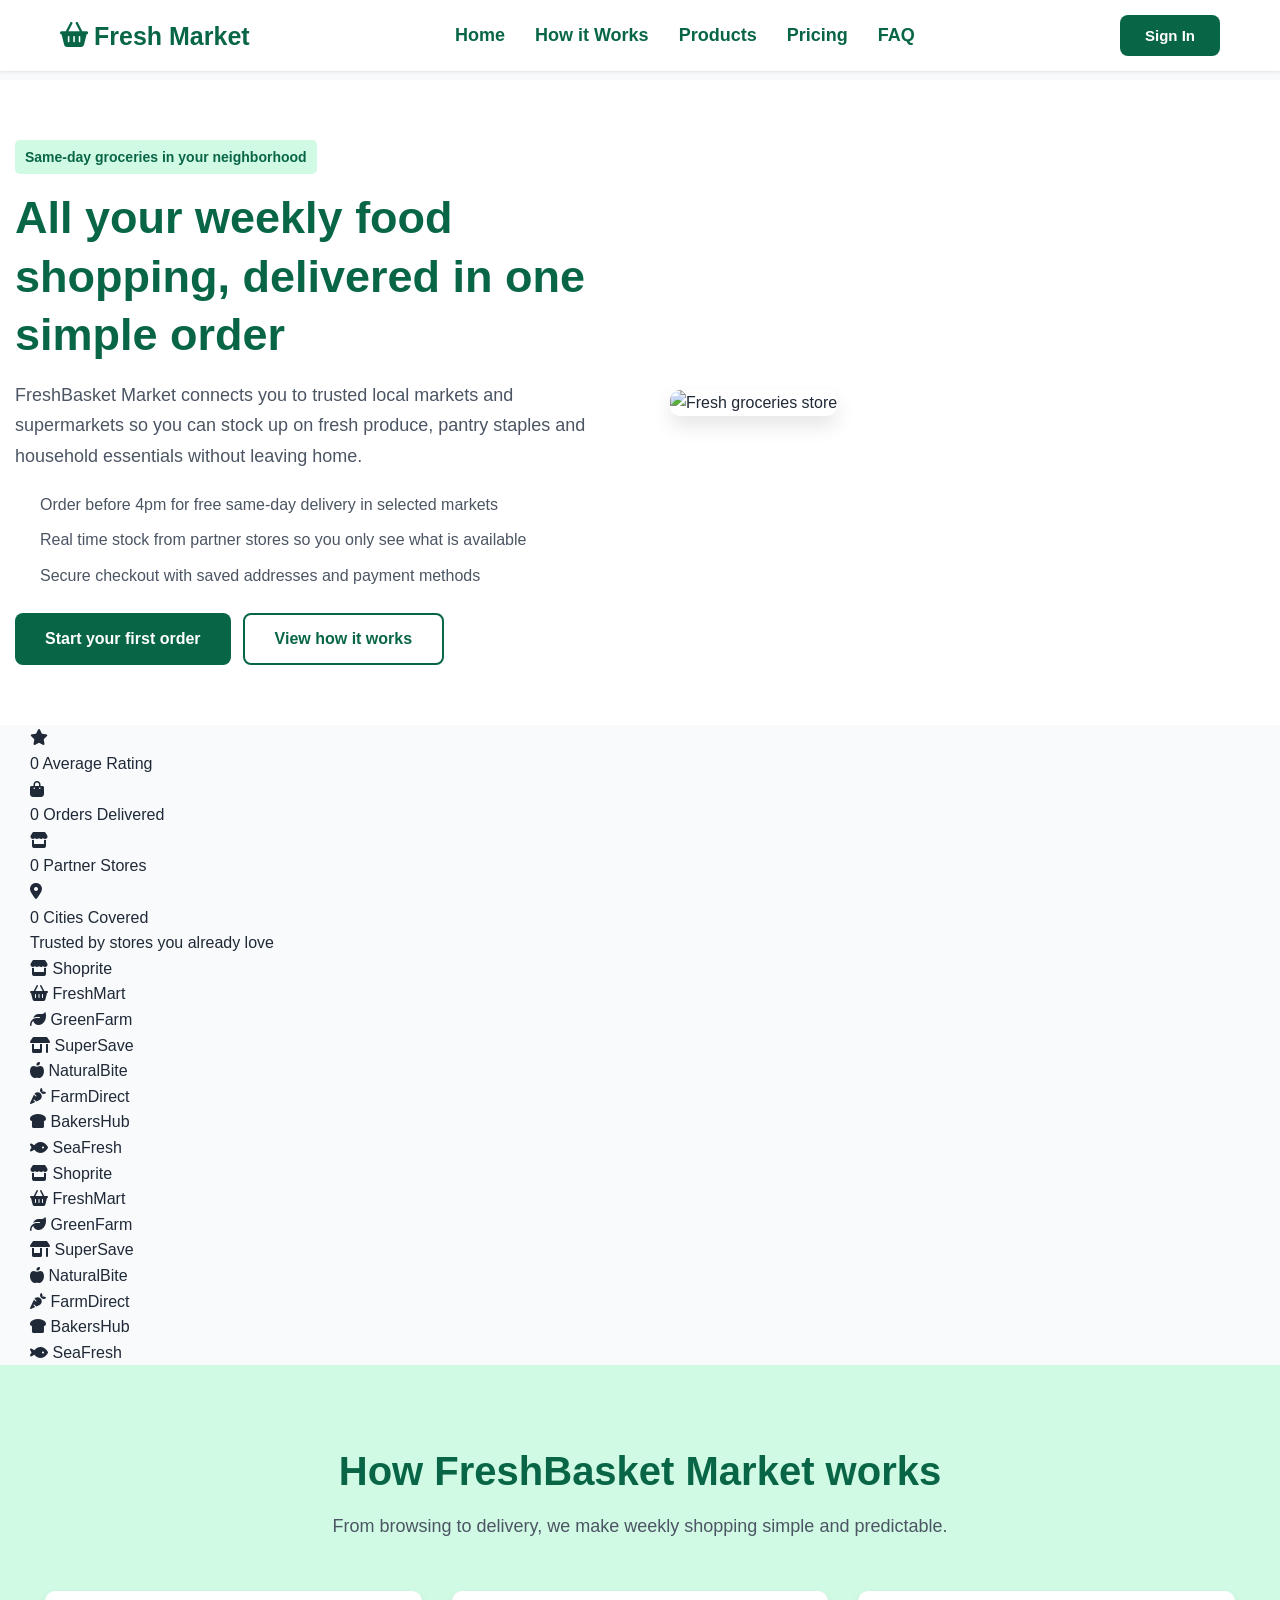
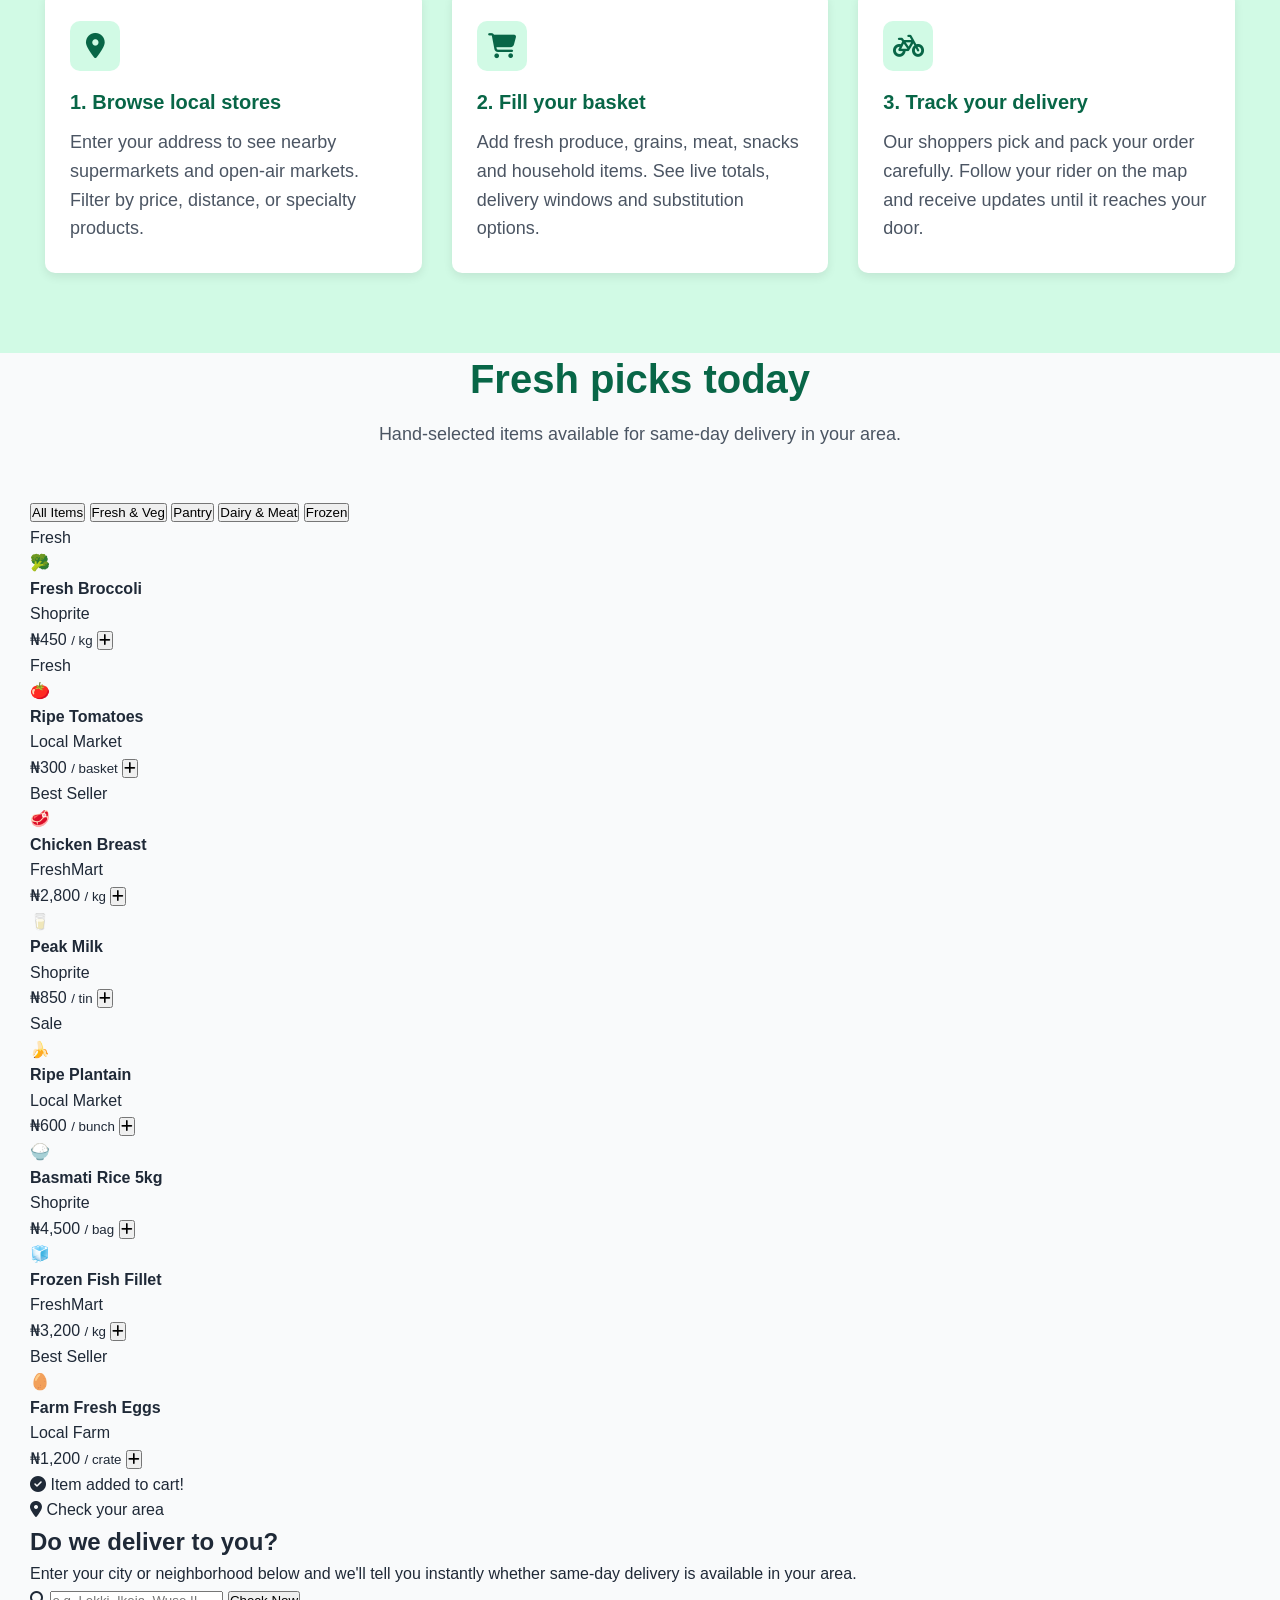
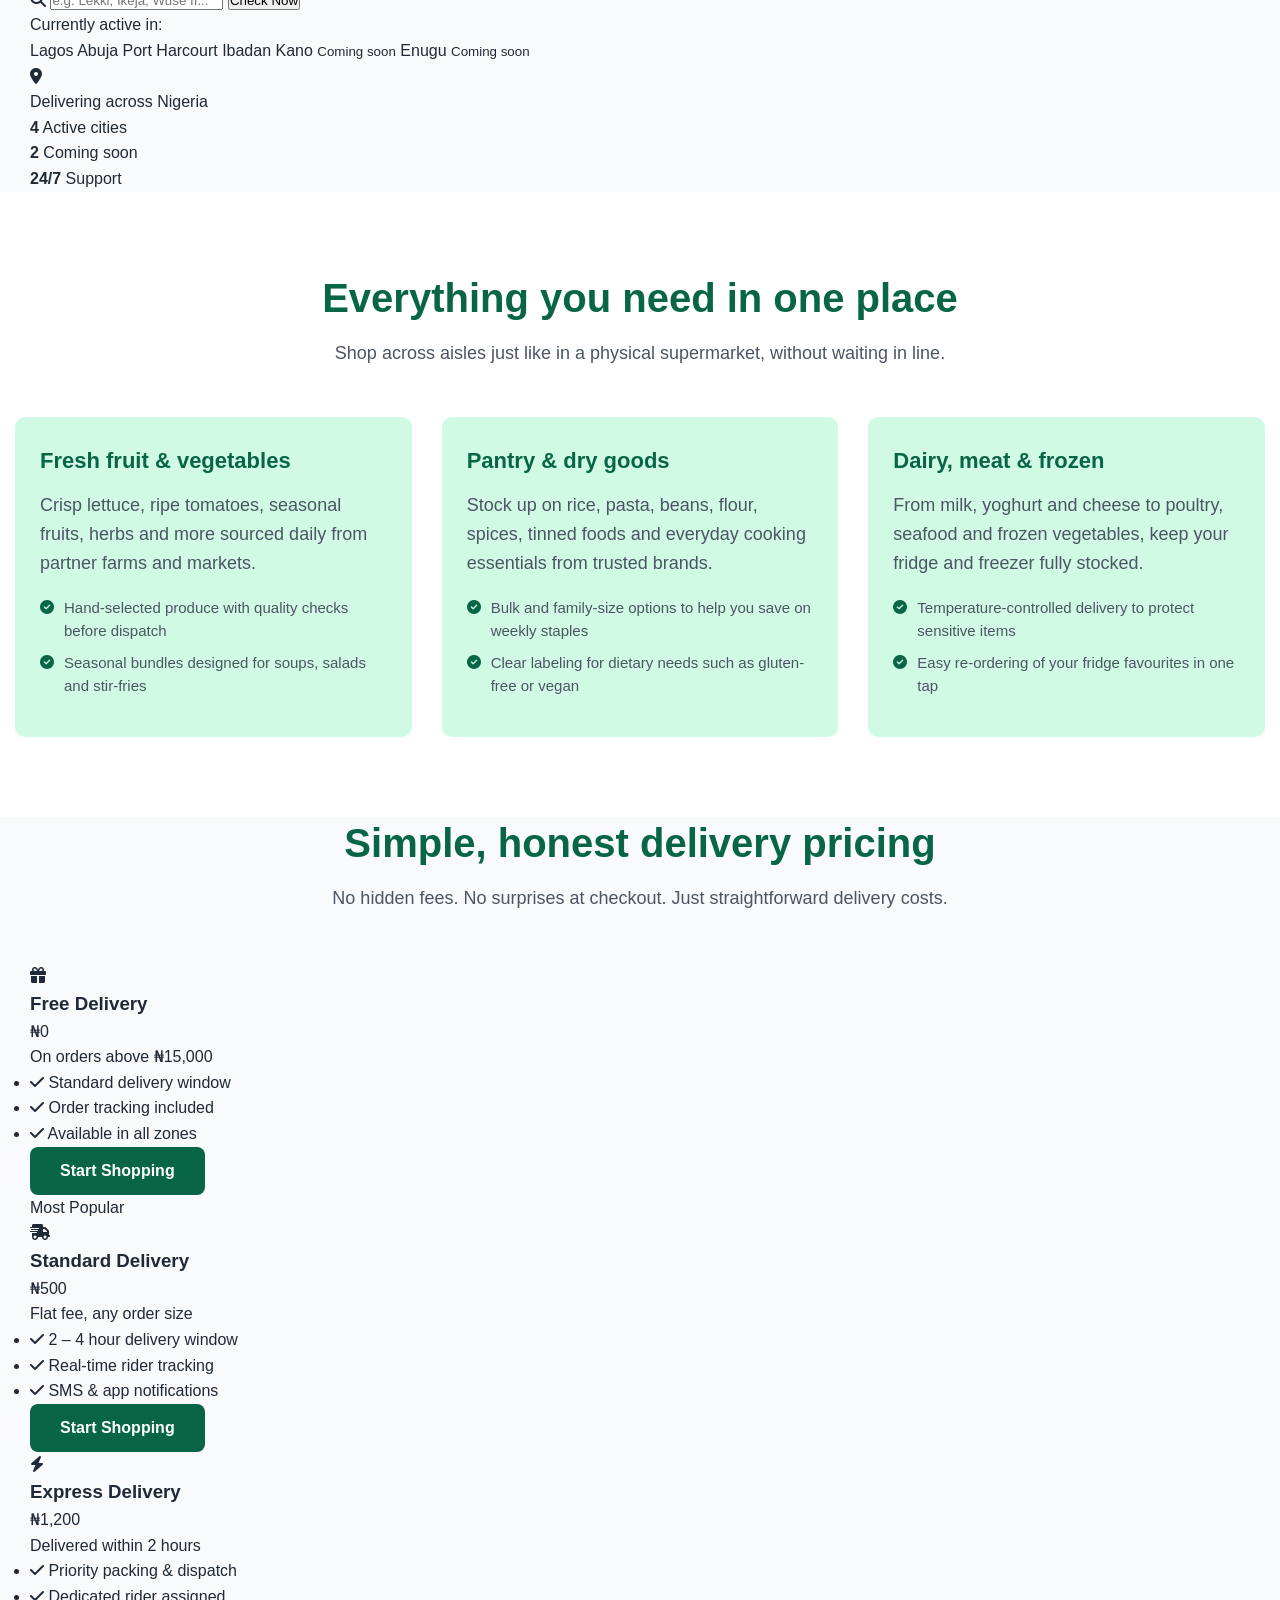
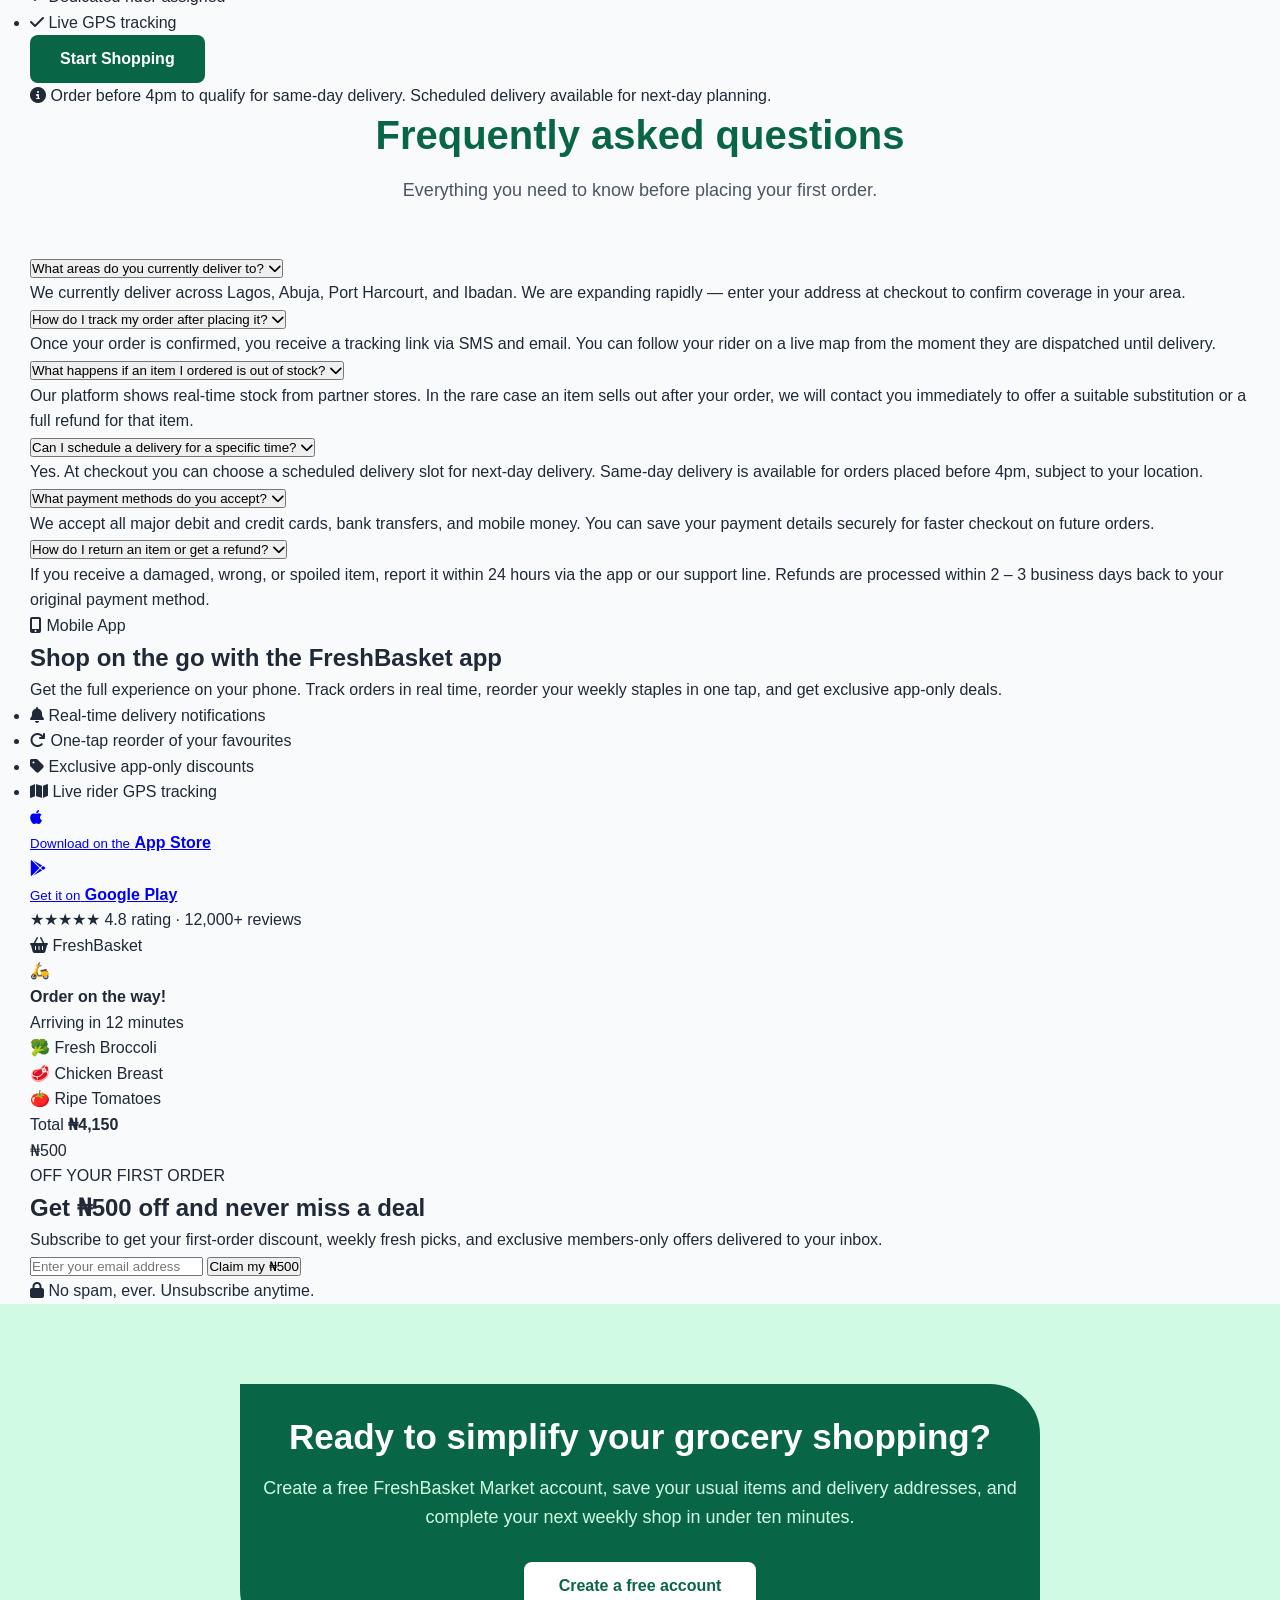
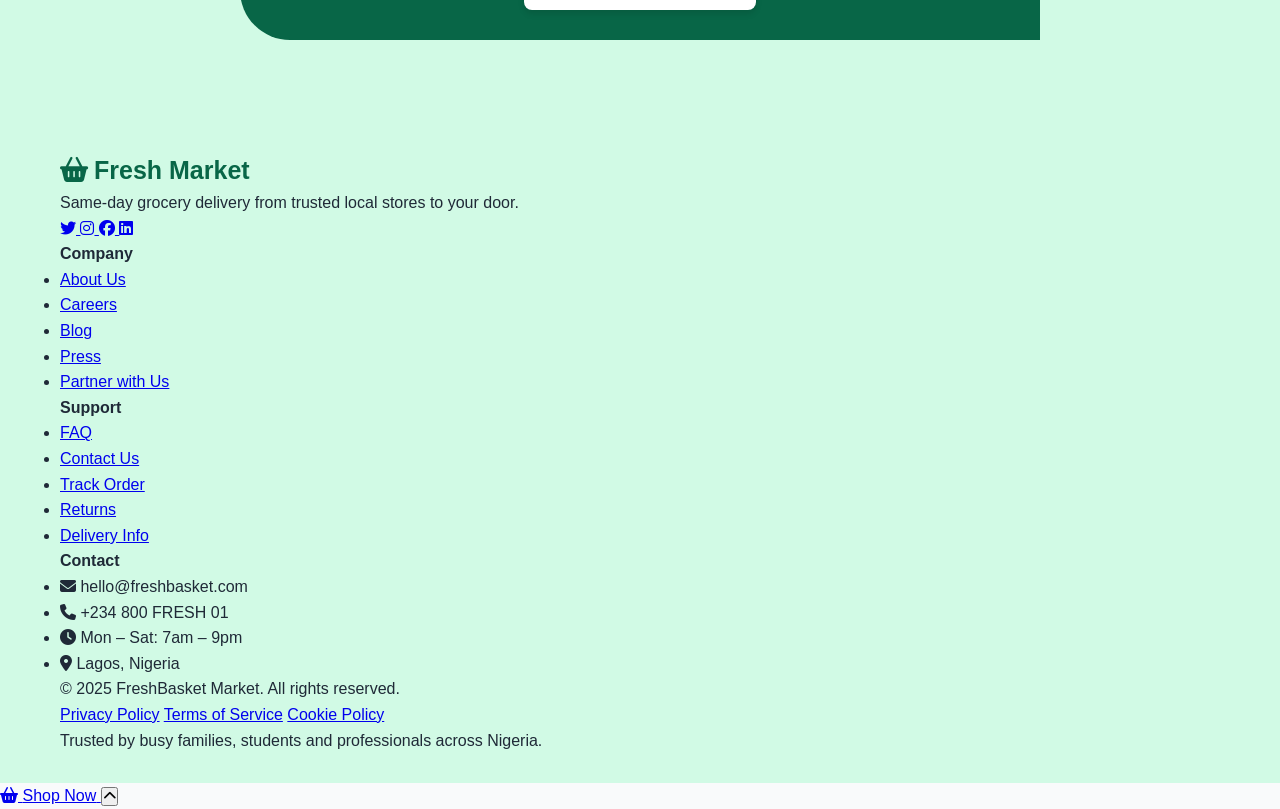
==== commit 4f0dff4b: "I updated the html file by adding additional scetion to the existing ones to transform the project f" ====
--- a/index.html
+++ b/index.html
@@ -3,12 +3,13 @@
 <head>
     <meta charset="UTF-8">
     <meta name="viewport" content="width=device-width, initial-scale=1.0">
-    <title>Fresh-Market</title>
+    <title>FreshBasket Market — Same-Day Grocery Delivery</title>
     <link rel="stylesheet" href="index.css">
     <link rel="stylesheet" href="https://cdnjs.cloudflare.com/ajax/libs/font-awesome/6.4.0/css/all.min.css">
 </head>
 <body>
- <!-- Header -->
+
+    <!--  HEADER-->
     <header class="header">
         <div class="container">
             <div class="header-content">
@@ -38,8 +39,11 @@
         </div>
     </header>
 
-    <!-- Hero Section -->
-<section class="hero" id="home">
+
+    <!-- =============================================
+         HERO SECTION
+    ============================================== -->
+    <section class="hero" id="home">
         <div class="hero-container">
             <div class="hero-grid">
 
@@ -68,7 +72,10 @@
         </div>
     </section>
 
-      <!-- trust bar -->
+
+    <!-- =============================================
+         TRUST BAR (Phase 1)
+    ============================================== -->
     <section class="trust-bar">
         <div class="container">
             <div class="trust-items">
@@ -115,8 +122,102 @@
         </div>
     </section>
 
-    <!-- How It Works Section -->
-<section class="how-it-works" id="how">
+
+    <!-- =============================================
+         [PHASE 2 — NEW] PARTNER STORE LOGOS
+         WHY HERE: Right after trust bar stats.
+         The numbers build credibility first, then
+         the logos back them up with recognizable
+         brands. This is the exact pattern used by
+         Instacart, Uber Eats, and DoorDash.
+    ============================================== -->
+    <section class="partners">
+        <div class="container">
+
+            <p class="partners-label">Trusted by stores you already love</p>
+
+            <div class="partners-track-wrapper">
+                <div class="partners-track" id="partnersTrack">
+
+                    <!-- Logo cards — duplicated for infinite scroll effect -->
+                    <div class="partner-logo">
+                        <i class="fas fa-store"></i>
+                        <span>Shoprite</span>
+                    </div>
+                    <div class="partner-logo">
+                        <i class="fas fa-shopping-basket"></i>
+                        <span>FreshMart</span>
+                    </div>
+                    <div class="partner-logo">
+                        <i class="fas fa-leaf"></i>
+                        <span>GreenFarm</span>
+                    </div>
+                    <div class="partner-logo">
+                        <i class="fas fa-store-alt"></i>
+                        <span>SuperSave</span>
+                    </div>
+                    <div class="partner-logo">
+                        <i class="fas fa-apple-alt"></i>
+                        <span>NaturalBite</span>
+                    </div>
+                    <div class="partner-logo">
+                        <i class="fas fa-carrot"></i>
+                        <span>FarmDirect</span>
+                    </div>
+                    <div class="partner-logo">
+                        <i class="fas fa-bread-slice"></i>
+                        <span>BakersHub</span>
+                    </div>
+                    <div class="partner-logo">
+                        <i class="fas fa-fish"></i>
+                        <span>SeaFresh</span>
+                    </div>
+
+                    <!-- Duplicates for seamless loop -->
+                    <div class="partner-logo" aria-hidden="true">
+                        <i class="fas fa-store"></i>
+                        <span>Shoprite</span>
+                    </div>
+                    <div class="partner-logo" aria-hidden="true">
+                        <i class="fas fa-shopping-basket"></i>
+                        <span>FreshMart</span>
+                    </div>
+                    <div class="partner-logo" aria-hidden="true">
+                        <i class="fas fa-leaf"></i>
+                        <span>GreenFarm</span>
+                    </div>
+                    <div class="partner-logo" aria-hidden="true">
+                        <i class="fas fa-store-alt"></i>
+                        <span>SuperSave</span>
+                    </div>
+                    <div class="partner-logo" aria-hidden="true">
+                        <i class="fas fa-apple-alt"></i>
+                        <span>NaturalBite</span>
+                    </div>
+                    <div class="partner-logo" aria-hidden="true">
+                        <i class="fas fa-carrot"></i>
+                        <span>FarmDirect</span>
+                    </div>
+                    <div class="partner-logo" aria-hidden="true">
+                        <i class="fas fa-bread-slice"></i>
+                        <span>BakersHub</span>
+                    </div>
+                    <div class="partner-logo" aria-hidden="true">
+                        <i class="fas fa-fish"></i>
+                        <span>SeaFresh</span>
+                    </div>
+
+                </div>
+            </div>
+
+        </div>
+    </section>
+
+
+    <!-- =============================================
+         HOW IT WORKS (Phase 1)
+    ============================================== -->
+    <section class="how-it-works" id="how">
         <div class="container">
             <h2 class="main-title">How FreshBasket Market works</h2>
             <p class="subtitle">From browsing to delivery, we make weekly shopping simple and predictable.</p>
@@ -157,13 +258,15 @@
         </div>
     </section>
 
-     <!-- Product catalog -->
+
+    <!-- =============================================
+         FEATURED PRODUCTS (Phase 1)
+    ============================================== -->
     <section class="products" id="products">
         <div class="container">
             <h2 class="main-title">Fresh picks today</h2>
             <p class="subtitle">Hand-selected items available for same-day delivery in your area.</p>
 
-            <!-- Filter Tabs -->
             <div class="product-filters">
                 <button class="filter-btn active" data-filter="all">All Items</button>
                 <button class="filter-btn" data-filter="fresh">Fresh & Veg</button>
@@ -172,7 +275,6 @@
                 <button class="filter-btn" data-filter="frozen">Frozen</button>
             </div>
 
-            <!-- Product Grid -->
             <div class="product-grid">
 
                 <div class="product-card" data-category="fresh">
@@ -294,7 +396,6 @@
 
             </div>
 
-            <!-- Cart Toast Notification -->
             <div class="cart-toast" id="cartToast" role="alert" aria-live="polite">
                 <i class="fas fa-check-circle"></i>
                 <span id="cartToastMsg">Item added to cart!</span>
@@ -302,9 +403,104 @@
 
         </div>
     </section>
-    
-    <!-- Categories Section -->
-<section class="categories">
+
+
+    <!-- =============================================
+         [PHASE 2 — NEW] COVERAGE CHECKER
+         WHY HERE: After products the user is engaged
+         and interested. This is the exact moment
+         they ask "but does it deliver to ME?"
+         Answering that question here prevents them
+         from leaving to find out.
+         NOTE: Cities list is hardcoded for frontend
+         demo. In production, replace with a real
+         geocoding API call (e.g. Google Maps API).
+    ============================================== -->
+    <section class="coverage" id="coverage">
+        <div class="container">
+
+            <div class="coverage-grid">
+
+                <div class="coverage-content">
+                    <span class="coverage-badge">
+                        <i class="fas fa-map-marker-alt"></i>
+                        Check your area
+                    </span>
+                    <h2 class="coverage-title">Do we deliver to you?</h2>
+                    <p class="coverage-description">
+                        Enter your city or neighborhood below and we'll tell you instantly whether same-day delivery is available in your area.
+                    </p>
+
+                    <div class="coverage-form" id="coverageForm">
+                        <div class="coverage-input-group">
+                            <i class="fas fa-search coverage-search-icon"></i>
+                            <input
+                                type="text"
+                                id="coverageInput"
+                                class="coverage-input"
+                                placeholder="e.g. Lekki, Ikeja, Wuse II..."
+                                aria-label="Enter your location"
+                                autocomplete="off"
+                            >
+                            <button class="coverage-btn" id="coverageBtn">
+                                Check Now
+                            </button>
+                        </div>
+
+                        <!-- Result appears here -->
+                        <div class="coverage-result" id="coverageResult" aria-live="polite"></div>
+                    </div>
+
+                    <!-- Active Cities -->
+                    <div class="coverage-cities">
+                        <p class="coverage-cities-label">Currently active in:</p>
+                        <div class="coverage-city-tags">
+                            <span class="city-tag">Lagos</span>
+                            <span class="city-tag">Abuja</span>
+                            <span class="city-tag">Port Harcourt</span>
+                            <span class="city-tag">Ibadan</span>
+                            <span class="city-tag coming-soon">Kano <small>Coming soon</small></span>
+                            <span class="city-tag coming-soon">Enugu <small>Coming soon</small></span>
+                        </div>
+                    </div>
+                </div>
+
+                <div class="coverage-visual">
+                    <div class="coverage-map-card">
+                        <div class="map-pulse">
+                            <div class="map-pulse-ring"></div>
+                            <div class="map-pulse-ring delay"></div>
+                            <i class="fas fa-map-marker-alt map-pin"></i>
+                        </div>
+                        <p class="map-card-text">Delivering across Nigeria</p>
+                        <div class="map-stats">
+                            <div class="map-stat">
+                                <strong>4</strong>
+                                <span>Active cities</span>
+                            </div>
+                            <div class="map-stat-divider"></div>
+                            <div class="map-stat">
+                                <strong>2</strong>
+                                <span>Coming soon</span>
+                            </div>
+                            <div class="map-stat-divider"></div>
+                            <div class="map-stat">
+                                <strong>24/7</strong>
+                                <span>Support</span>
+                            </div>
+                        </div>
+                    </div>
+                </div>
+
+            </div>
+        </div>
+    </section>
+
+
+    <!-- =============================================
+         CATEGORIES (Phase 1)
+    ============================================== -->
+    <section class="categories">
         <div class="cat-container">
             <h2 class="main-title">Everything you need in one place</h2>
             <p class="subtitle">Shop across aisles just like in a physical supermarket, without waiting in line.</p>
@@ -348,7 +544,10 @@
         </div>
     </section>
 
-     <!-- Delivery pricing section -->
+
+    <!-- =============================================
+         PRICING (Phase 1)
+    ============================================== -->
     <section class="pricing" id="pricing">
         <div class="container">
             <h2 class="main-title">Simple, honest delivery pricing</h2>
@@ -410,9 +609,12 @@
             </p>
         </div>
     </section>
-    
-    <!-- FAQ section -->
-     <section class="faq" id="faq">
+
+
+    <!-- =============================================
+         FAQ (Phase 1)
+    ============================================== -->
+    <section class="faq" id="faq">
         <div class="container">
             <h2 class="main-title">Frequently asked questions</h2>
             <p class="subtitle">Everything you need to know before placing your first order.</p>
@@ -482,9 +684,171 @@
             </div>
         </div>
     </section>
-    
-    <!-- CTA Section -->
- <section class="cta">
+
+
+    <!-- =============================================
+         [PHASE 2 — NEW] APP DOWNLOAD SECTION
+         WHY HERE: After FAQ the user is fully
+         informed and confident. This is the highest
+         intent point — nudge them to the app
+         before the final CTA. Every mature delivery
+         product (Jumia, Glovo, DoorDash) has this.
+    ============================================== -->
+    <section class="app-download">
+        <div class="container">
+
+            <div class="app-grid">
+
+                <div class="app-content">
+                    <span class="app-badge">
+                        <i class="fas fa-mobile-alt"></i>
+                        Mobile App
+                    </span>
+                    <h2 class="app-title">Shop on the go with the FreshBasket app</h2>
+                    <p class="app-description">
+                        Get the full experience on your phone. Track orders in real time, reorder your weekly staples in one tap, and get exclusive app-only deals.
+                    </p>
+
+                    <ul class="app-features">
+                        <li>
+                            <i class="fas fa-bell"></i>
+                            <span>Real-time delivery notifications</span>
+                        </li>
+                        <li>
+                            <i class="fas fa-redo"></i>
+                            <span>One-tap reorder of your favourites</span>
+                        </li>
+                        <li>
+                            <i class="fas fa-tag"></i>
+                            <span>Exclusive app-only discounts</span>
+                        </li>
+                        <li>
+                            <i class="fas fa-map"></i>
+                            <span>Live rider GPS tracking</span>
+                        </li>
+                    </ul>
+
+                    <div class="app-buttons">
+                        <a href="#" class="app-store-btn" aria-label="Download on the App Store">
+                            <i class="fab fa-apple"></i>
+                            <div class="app-store-text">
+                                <small>Download on the</small>
+                                <strong>App Store</strong>
+                            </div>
+                        </a>
+                        <a href="#" class="app-store-btn" aria-label="Get it on Google Play">
+                            <i class="fab fa-google-play"></i>
+                            <div class="app-store-text">
+                                <small>Get it on</small>
+                                <strong>Google Play</strong>
+                            </div>
+                        </a>
+                    </div>
+
+                    <p class="app-rating">
+                        <span class="app-stars">★★★★★</span>
+                        4.8 rating · 12,000+ reviews
+                    </p>
+                </div>
+
+                <div class="app-visual">
+                    <div class="phone-mockup">
+                        <div class="phone-screen">
+                            <div class="phone-header">
+                                <i class="fas fa-shopping-basket"></i>
+                                <span>FreshBasket</span>
+                            </div>
+                            <div class="phone-order-card">
+                                <div class="phone-order-icon">🛵</div>
+                                <div class="phone-order-info">
+                                    <strong>Order on the way!</strong>
+                                    <p>Arriving in 12 minutes</p>
+                                </div>
+                            </div>
+                            <div class="phone-items">
+                                <div class="phone-item">🥦 Fresh Broccoli</div>
+                                <div class="phone-item">🥩 Chicken Breast</div>
+                                <div class="phone-item">🍅 Ripe Tomatoes</div>
+                            </div>
+                            <div class="phone-total">
+                                <span>Total</span>
+                                <strong>₦4,150</strong>
+                            </div>
+                        </div>
+                    </div>
+                </div>
+
+            </div>
+        </div>
+    </section>
+
+
+    <!-- =============================================
+         [PHASE 2 — NEW] NEWSLETTER WITH DISCOUNT
+         WHY HERE: Between app download and CTA is
+         the last chance to capture users who aren't
+         ready to order yet. The ₦500 discount
+         creates enough incentive to hand over
+         an email. This is a lead generation
+         pattern used by every major e-commerce site.
+    ============================================== -->
+    <section class="newsletter">
+        <div class="container">
+
+            <div class="newsletter-content">
+
+                <div class="newsletter-offer">
+                    <div class="newsletter-discount">₦500</div>
+                    <p class="newsletter-off">OFF YOUR FIRST ORDER</p>
+                </div>
+
+                <div class="newsletter-body">
+                    <h2 class="newsletter-title">Get ₦500 off and never miss a deal</h2>
+                    <p class="newsletter-description">
+                        Subscribe to get your first-order discount, weekly fresh picks, and exclusive members-only offers delivered to your inbox.
+                    </p>
+
+                    <form class="newsletter-form" id="newsletterForm" novalidate>
+                        <div class="newsletter-input-group">
+                            <input
+                                type="email"
+                                id="newsletterEmail"
+                                class="newsletter-input"
+                                placeholder="Enter your email address"
+                                aria-label="Email address for newsletter"
+                                required
+                            >
+                            <button type="submit" class="newsletter-btn">
+                                Claim my ₦500
+                            </button>
+                        </div>
+                        <span class="newsletter-error" id="newsletterError"></span>
+                    </form>
+
+                    <!-- Success state (hidden by default) -->
+                    <div class="newsletter-success" id="newsletterSuccess" style="display:none;">
+                        <i class="fas fa-check-circle"></i>
+                        <div>
+                            <strong>You're in! Check your inbox.</strong>
+                            <p>Your ₦500 discount code is on its way.</p>
+                        </div>
+                    </div>
+
+                    <p class="newsletter-note">
+                        <i class="fas fa-lock"></i>
+                        No spam, ever. Unsubscribe anytime.
+                    </p>
+                </div>
+
+            </div>
+        </div>
+    </section>
+
+
+    <!-- =============================================
+         CTA SECTION (Phase 1)
+    ============================================== -->
+    <section class="cta">
         <div class="cta-content">
             <h2 class="cta-title">Ready to simplify your grocery shopping?</h2>
             <p class="cta-description">
@@ -494,13 +858,15 @@
         </div>
     </section>
 
-    <!-- Footer -->
- <footer class="footer">
+
+    <!-- =============================================
+         FOOTER (Phase 1)
+    ============================================== -->
+    <footer class="footer">
         <div class="container">
 
             <div class="footer-grid">
 
-                <!-- Brand Column -->
                 <div class="footer-brand">
                     <div class="logo">
                         <i class="fas fa-shopping-basket logo-icon"></i>
@@ -525,7 +891,6 @@
                     </div>
                 </div>
 
-                <!-- Company Column -->
                 <div class="footer-col">
                     <h4 class="footer-heading">Company</h4>
                     <ul class="footer-links">
@@ -537,7 +902,6 @@
                     </ul>
                 </div>
 
-                <!-- Support Column -->
                 <div class="footer-col">
                     <h4 class="footer-heading">Support</h4>
                     <ul class="footer-links">
@@ -549,7 +913,6 @@
                     </ul>
                 </div>
 
-                <!-- Contact Column -->
                 <div class="footer-col">
                     <h4 class="footer-heading">Contact</h4>
                     <ul class="footer-contact">
@@ -574,7 +937,6 @@
 
             </div>
 
-            <!-- Footer Bottom Bar -->
             <div class="footer-bottom">
                 <div class="footer-legal">
                     <p>© 2025 FreshBasket Market. All rights reserved.</p>
@@ -592,6 +954,18 @@
         </div>
     </footer>
 
+    <!-- Floating CTA (Mobile only) — Phase 1 -->
+    <a href="#products" class="floating-cta" aria-label="Start shopping">
+        <i class="fas fa-shopping-basket"></i>
+        <span>Shop Now</span>
+    </a>
+
+    <!-- Back to Top — Phase 1 -->
+    <button class="back-to-top" id="backToTop" aria-label="Back to top">
+        <i class="fas fa-chevron-up"></i>
+    </button>
+
     <script src="fresh.js"></script>
+
 </body>
 </html>
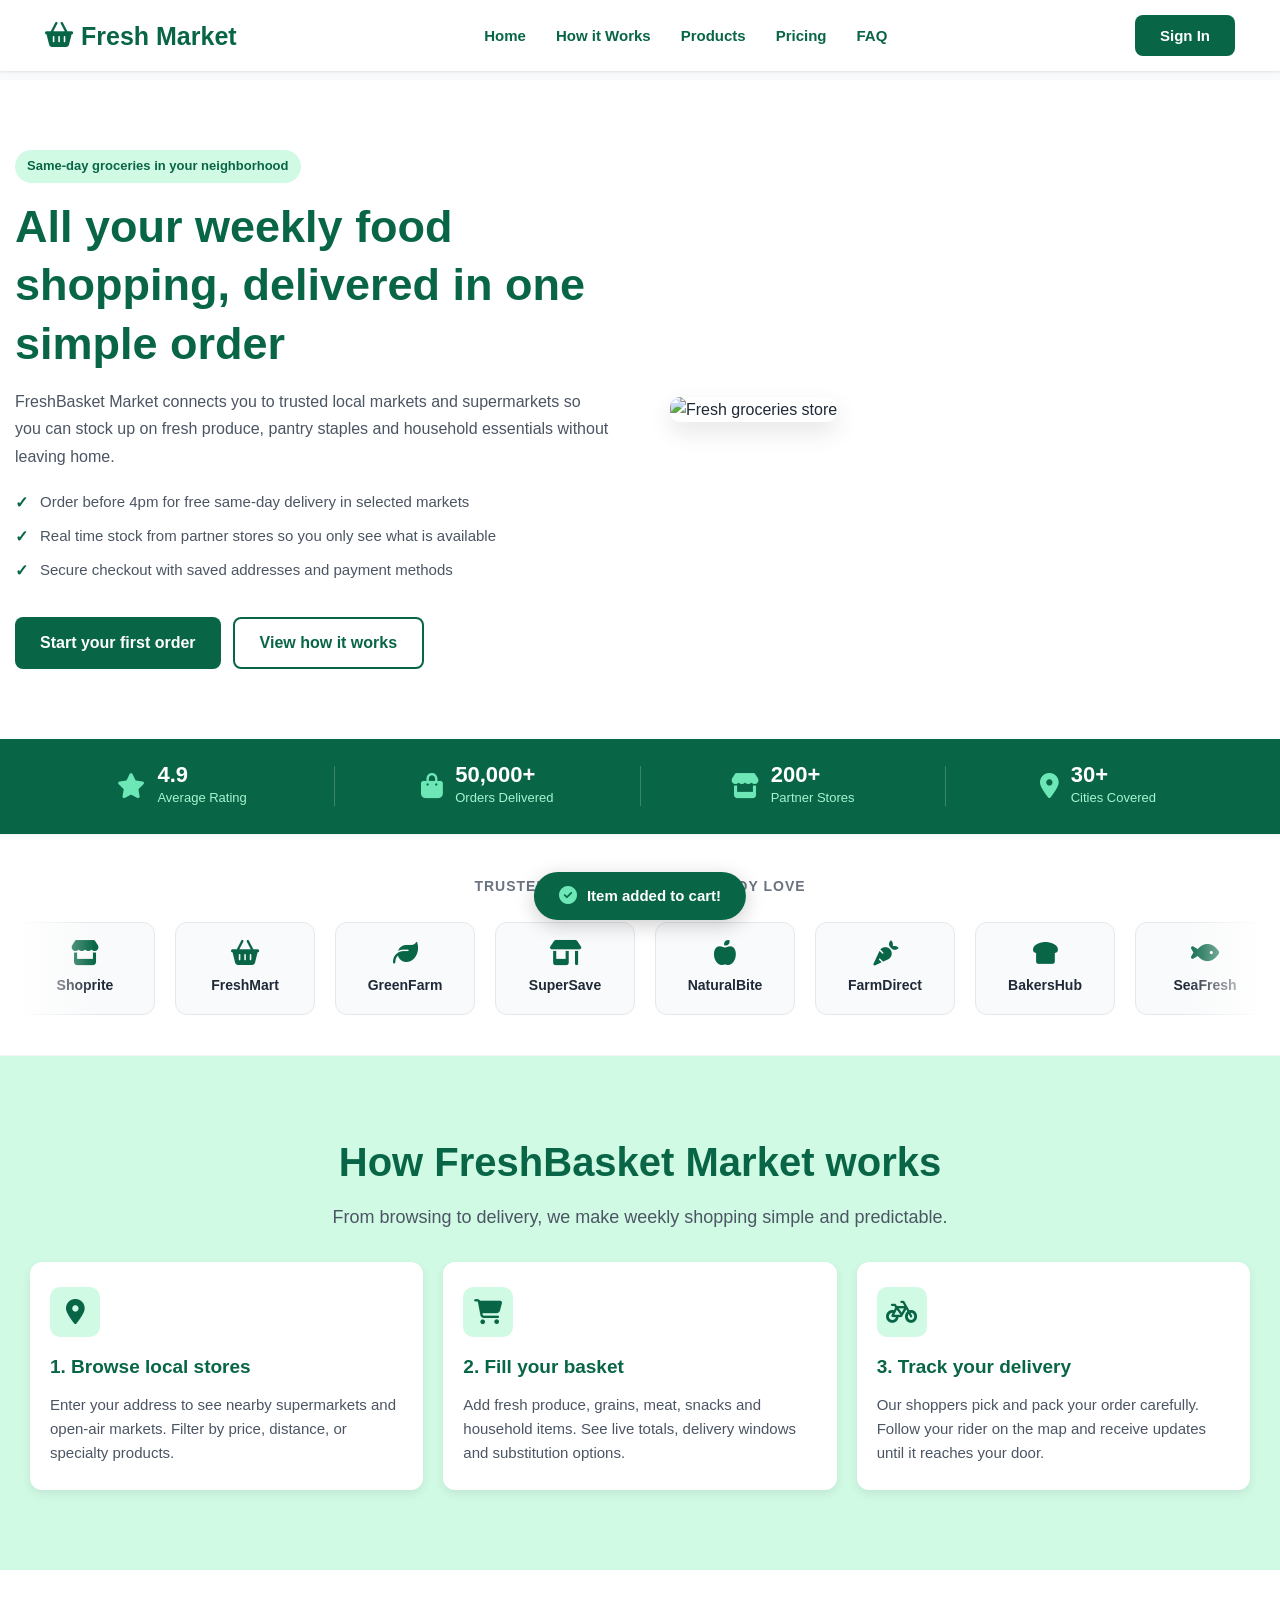
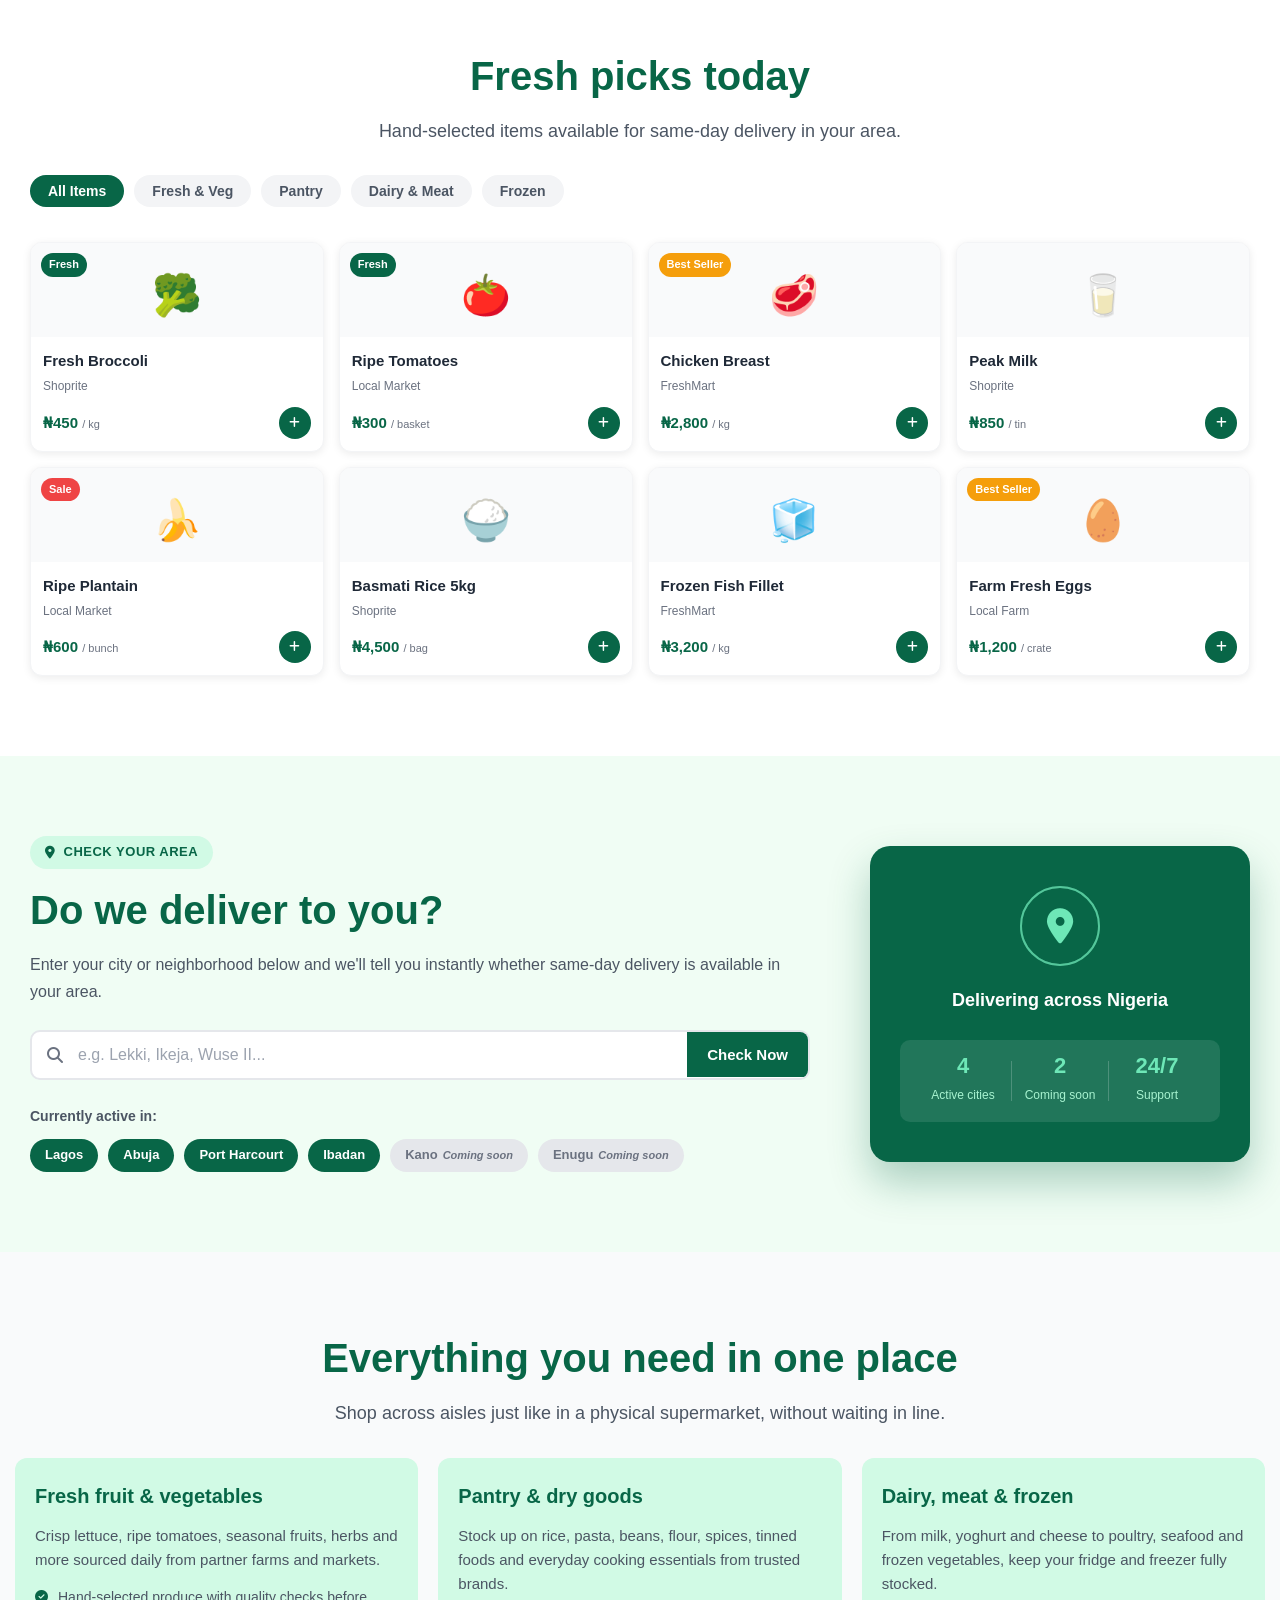
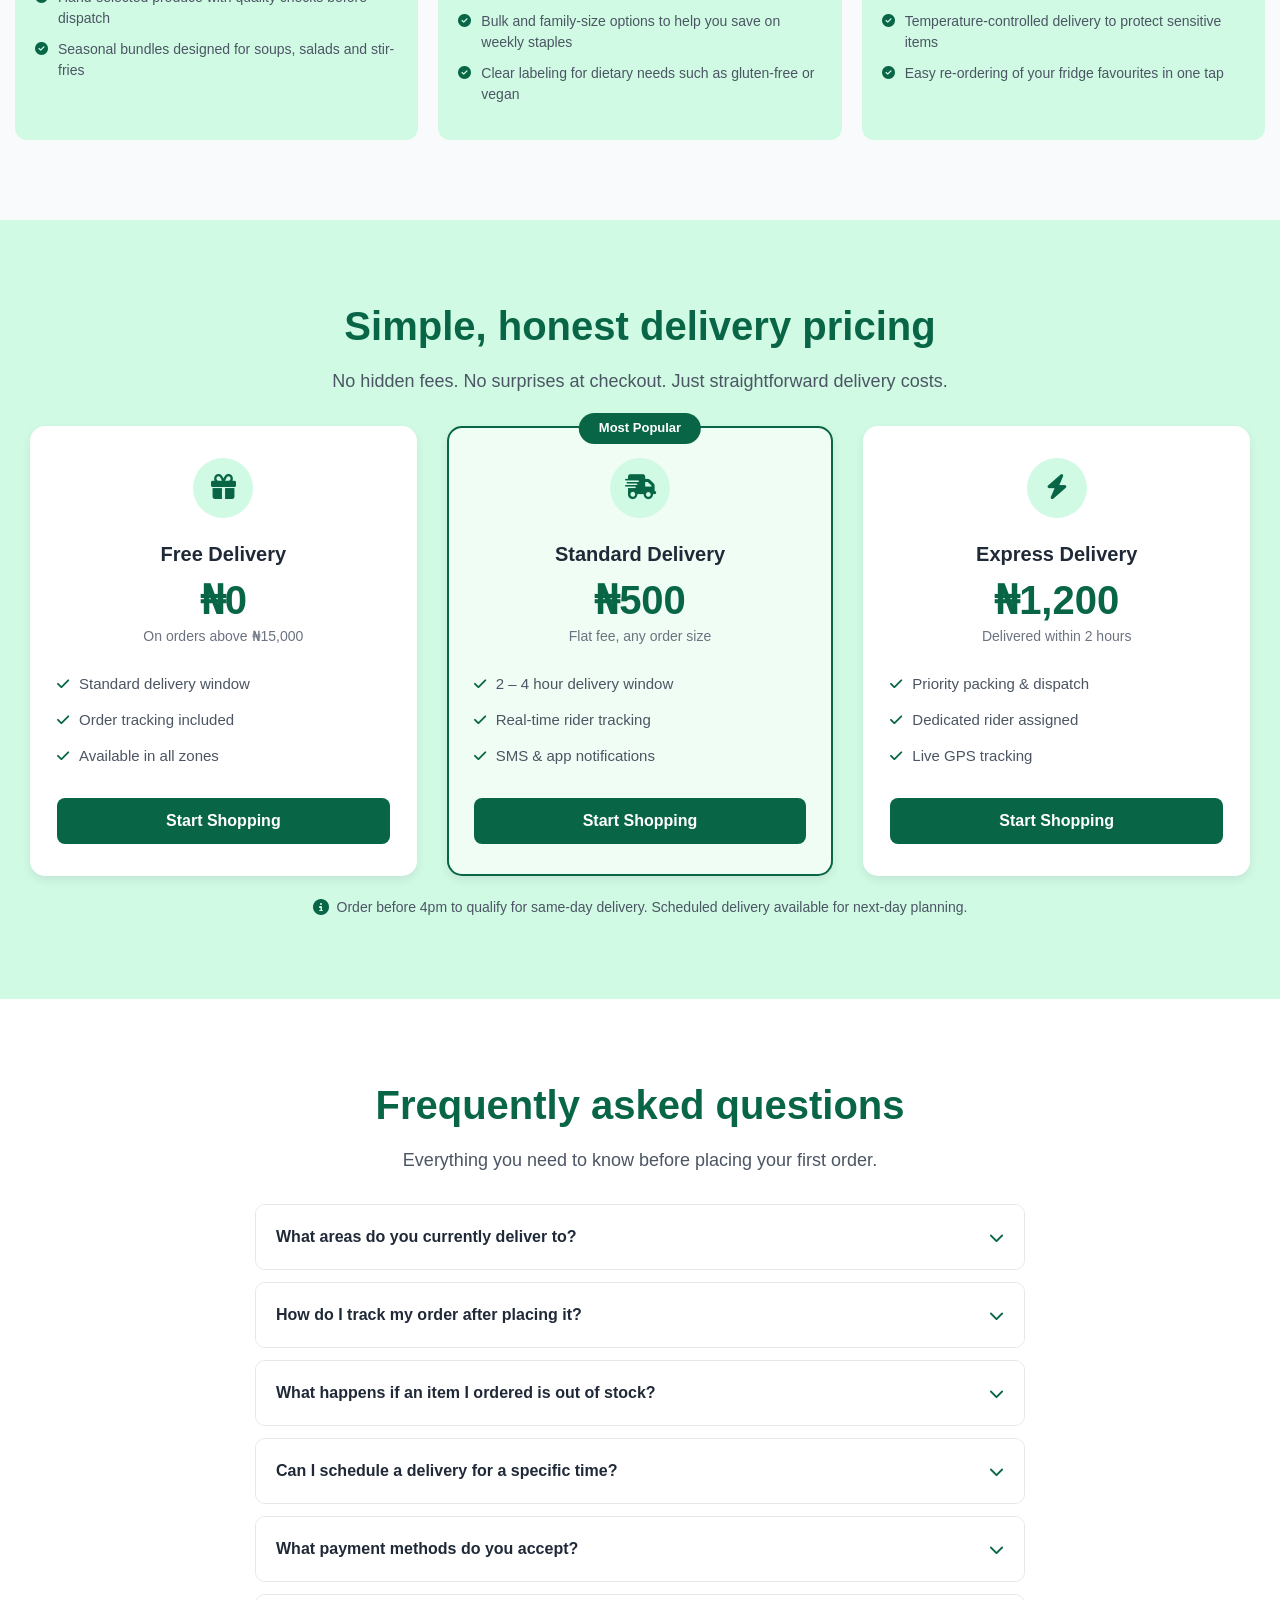
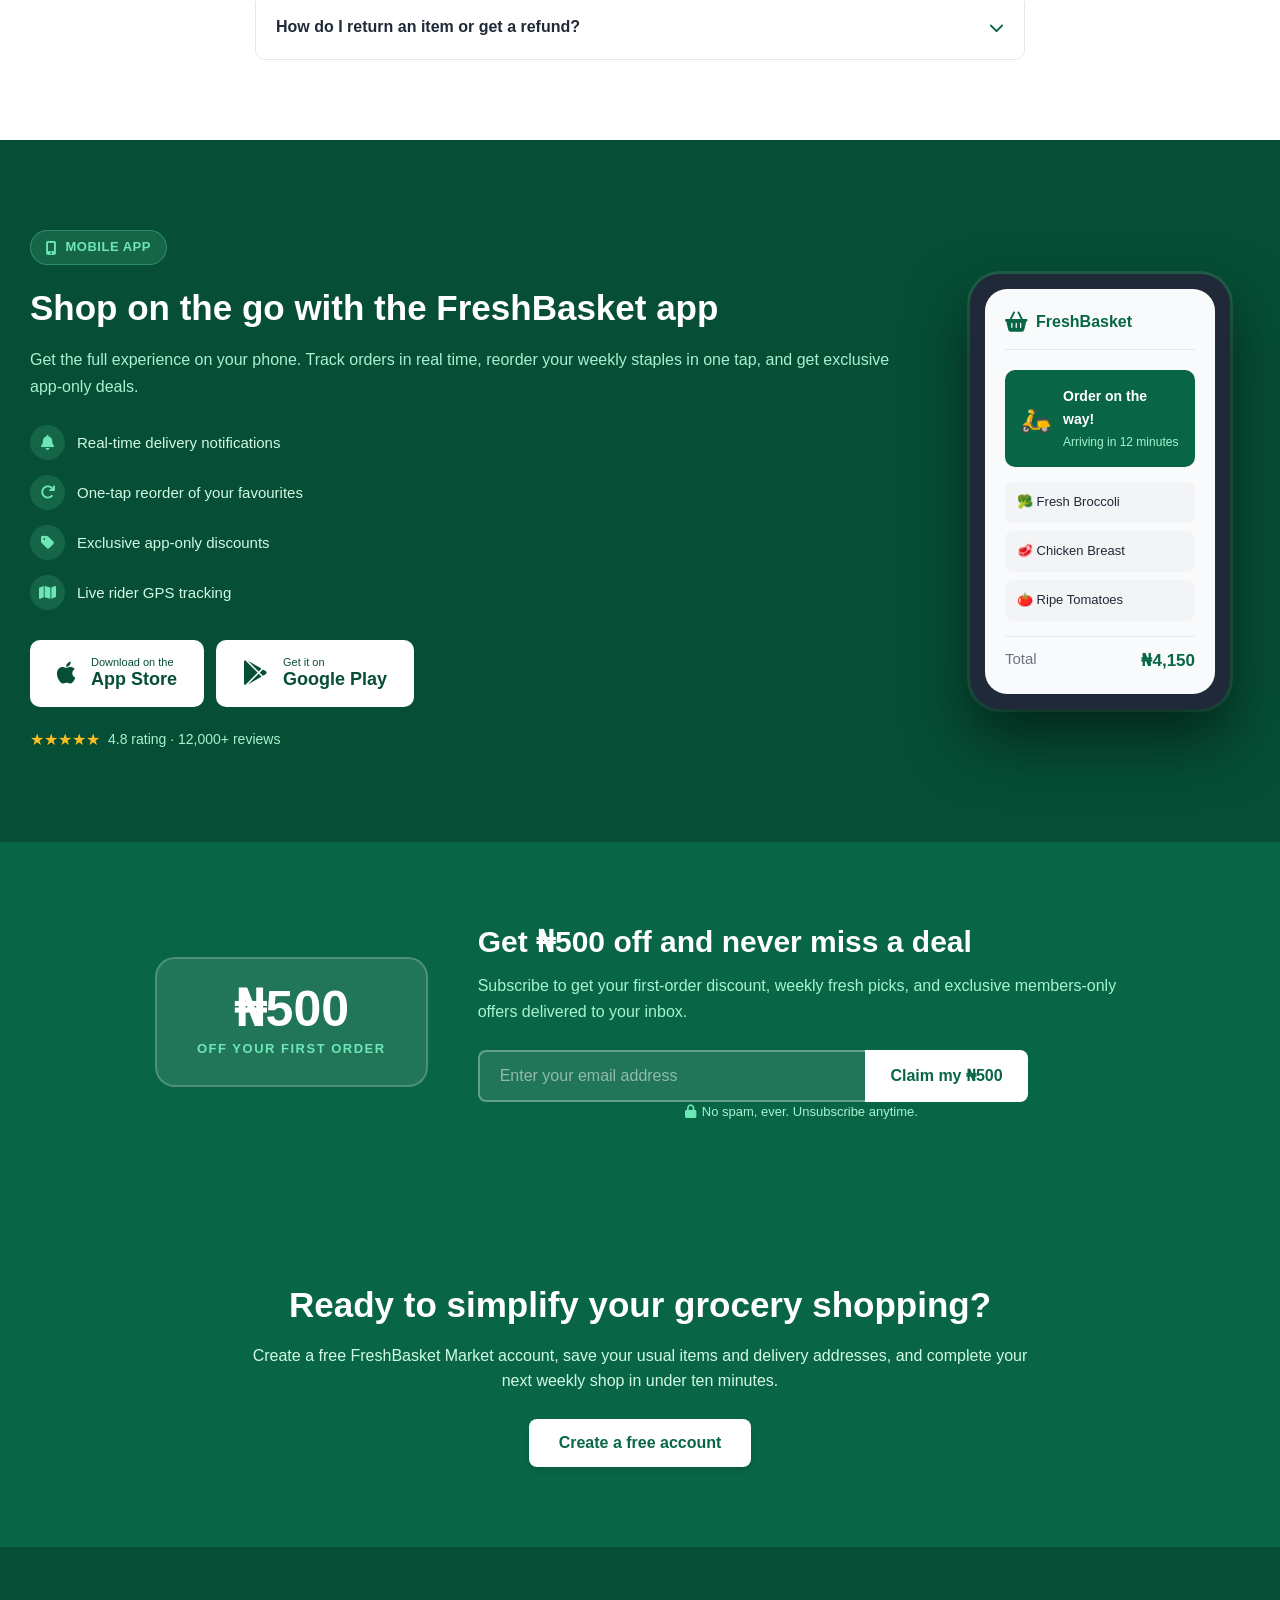
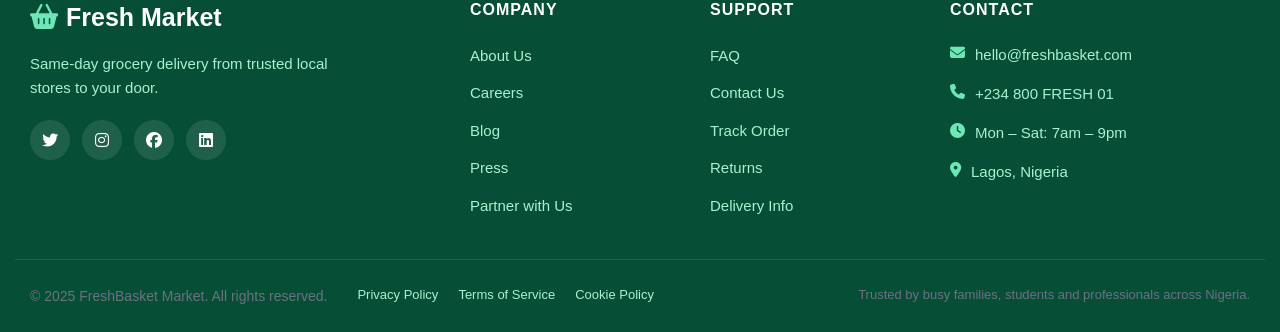
==== commit c5c98b46: "Added javascript to the project to make come to live, to make it functional, react to clicks and oth" ====
--- a/index.html
+++ b/index.html
@@ -40,9 +40,7 @@
     </header>
 
 
-    <!-- =============================================
-         HERO SECTION
-    ============================================== -->
+         <!-- HERO SECTION -->
     <section class="hero" id="home">
         <div class="hero-container">
             <div class="hero-grid">
@@ -73,9 +71,7 @@
     </section>
 
 
-    <!-- =============================================
-         TRUST BAR (Phase 1)
-    ============================================== -->
+         <!-- TRUST BAR (Phase 1) -->
     <section class="trust-bar">
         <div class="container">
             <div class="trust-items">
@@ -123,14 +119,13 @@
     </section>
 
 
-    <!-- =============================================
-         [PHASE 2 — NEW] PARTNER STORE LOGOS
+         <!-- [PHASE 2 — NEW] PARTNER STORE LOGOS
          WHY HERE: Right after trust bar stats.
          The numbers build credibility first, then
          the logos back them up with recognizable
          brands. This is the exact pattern used by
-         Instacart, Uber Eats, and DoorDash.
-    ============================================== -->
+         Instacart, Uber Eats, and DoorDash. -->
+
     <section class="partners">
         <div class="container">
 
@@ -214,9 +209,8 @@
     </section>
 
 
-    <!-- =============================================
-         HOW IT WORKS (Phase 1)
-    ============================================== -->
+         <!-- HOW IT WORKS (Phase 1) -->
+
     <section class="how-it-works" id="how">
         <div class="container">
             <h2 class="main-title">How FreshBasket Market works</h2>
@@ -259,9 +253,7 @@
     </section>
 
 
-    <!-- =============================================
-         FEATURED PRODUCTS (Phase 1)
-    ============================================== -->
+         <!-- FEATURED PRODUCTS (Phase 1) -->
     <section class="products" id="products">
         <div class="container">
             <h2 class="main-title">Fresh picks today</h2>
@@ -405,8 +397,7 @@
     </section>
 
 
-    <!-- =============================================
-         [PHASE 2 — NEW] COVERAGE CHECKER
+         <!-- [PHASE 2 — NEW] COVERAGE CHECKER
          WHY HERE: After products the user is engaged
          and interested. This is the exact moment
          they ask "but does it deliver to ME?"
@@ -414,8 +405,8 @@
          from leaving to find out.
          NOTE: Cities list is hardcoded for frontend
          demo. In production, replace with a real
-         geocoding API call (e.g. Google Maps API).
-    ============================================== -->
+         geocoding API call (e.g. Google Maps API). -->
+         
     <section class="coverage" id="coverage">
         <div class="container">
 
@@ -497,9 +488,7 @@
     </section>
 
 
-    <!-- =============================================
-         CATEGORIES (Phase 1)
-    ============================================== -->
+         <!-- CATEGORIES (Phase 1) -->
     <section class="categories">
         <div class="cat-container">
             <h2 class="main-title">Everything you need in one place</h2>
@@ -545,9 +534,7 @@
     </section>
 
 
-    <!-- =============================================
-         PRICING (Phase 1)
-    ============================================== -->
+         <!-- PRICING (Phase 1) -->
     <section class="pricing" id="pricing">
         <div class="container">
             <h2 class="main-title">Simple, honest delivery pricing</h2>
@@ -611,9 +598,7 @@
     </section>
 
 
-    <!-- =============================================
-         FAQ (Phase 1)
-    ============================================== -->
+         <!-- FAQ (Phase 1) -->
     <section class="faq" id="faq">
         <div class="container">
             <h2 class="main-title">Frequently asked questions</h2>
@@ -686,14 +671,13 @@
     </section>
 
 
-    <!-- =============================================
-         [PHASE 2 — NEW] APP DOWNLOAD SECTION
+         <!-- [PHASE 2 — NEW] APP DOWNLOAD SECTION
          WHY HERE: After FAQ the user is fully
          informed and confident. This is the highest
          intent point — nudge them to the app
          before the final CTA. Every mature delivery
-         product (Jumia, Glovo, DoorDash) has this.
-    ============================================== -->
+         product (Jumia, Glovo, DoorDash) has this. -->
+
     <section class="app-download">
         <div class="container">
 
@@ -783,15 +767,14 @@
     </section>
 
 
-    <!-- =============================================
-         [PHASE 2 — NEW] NEWSLETTER WITH DISCOUNT
+         <!-- [PHASE 2 — NEW] NEWSLETTER WITH DISCOUNT
          WHY HERE: Between app download and CTA is
          the last chance to capture users who aren't
          ready to order yet. The ₦500 discount
          creates enough incentive to hand over
          an email. This is a lead generation
-         pattern used by every major e-commerce site.
-    ============================================== -->
+         pattern used by every major e-commerce site. -->
+
     <section class="newsletter">
         <div class="container">
 
@@ -845,9 +828,7 @@
     </section>
 
 
-    <!-- =============================================
-         CTA SECTION (Phase 1)
-    ============================================== -->
+         <!-- CTA SECTION (Phase 1) -->
     <section class="cta">
         <div class="cta-content">
             <h2 class="cta-title">Ready to simplify your grocery shopping?</h2>
@@ -859,9 +840,7 @@
     </section>
 
 
-    <!-- =============================================
-         FOOTER (Phase 1)
-    ============================================== -->
+         <!-- FOOTER (Phase 1) -->
     <footer class="footer">
         <div class="container">
 
@@ -965,7 +944,7 @@
         <i class="fas fa-chevron-up"></i>
     </button>
 
-    <script src="fresh.js"></script>
+    <script src="index.js"></script>
 
 </body>
 </html>
--- a/index.css
+++ b/index.css
@@ -1,26 +1,30 @@
-   * {
+
+   /* FRESH MARKET — index.css
+   Mobile-first, content-based breakpoints
+   rem for spacing/typography | em for queries */
+ 
+* {
     margin: 0;
     padding: 0;
     box-sizing: border-box;
-   }
-   
-   html{
-    font-size: 54%;     
+}
+
+html {
+    font-size: 54%;
     scroll-behavior: smooth;
-    /* if the font-size is 100%, 1rem=16px
-    but my html font-size for mobile is 54%, 1rem=8.64px
-     */
-   }
-   
-   body {
-    font-family: -apple-system, BlinkMacSystemFont, 'Segoe UI', 'Roboto', 'Oxygen', 'Ubuntu', 'Cantarell', 'Fira Sans', 'Droid Sans', 'Helvetica Neue', sans-serif;
+}
+
+body {
+    font-family: -apple-system, BlinkMacSystemFont, 'Segoe UI', 'Roboto',
+    'Oxygen', 'Ubuntu', 'Cantarell', 'Fira Sans', 'Droid Sans',
+    'Helvetica Neue', sans-serif;
     font-size: 1.6rem;
     line-height: 1.6;
     color: #1f2937;
     background-color: #f9fafb;
     width: 100%;
     overflow-x: hidden;
-    padding-top: 6.5rem;    
+    padding-top: 6.5rem;
 }
 
 .container {
@@ -30,7 +34,7 @@
     padding: 0 1.5rem;
 }
 
-/* Header */
+   /* HEADER — MOBILE FIRST */
 .header {
     background-color: #ffffff;
     box-shadow: 0 0.1rem 0.3rem rgba(0, 0, 0, 0.1);
@@ -40,6 +44,13 @@
     right: 0;
     z-index: 1000;
     width: 100%;
+    transition: background-color 0.3s ease, box-shadow 0.3s ease;
+}
+
+.header.scrolled {
+    background-color: rgba(255, 255, 255, 0.97);
+    backdrop-filter: blur(1rem);
+    box-shadow: 0 0.2rem 1rem rgba(0, 0, 0, 0.12);
 }
 
 .header-content {
@@ -55,11 +66,12 @@
 .logo {
     display: flex;
     align-items: center;
-    gap: 0.6rem;
+    gap: 0.8rem;
     flex-shrink: 0;
-}
-
-.logo i {
+    text-decoration: none;
+}
+
+.logo-icon {
     color: #086647;
     font-size: 2rem;
 }
@@ -70,8 +82,7 @@
     color: #086647;
 }
 
-
-/* Navigation - Mobile*/
+/* Navigation — MOBILE: hidden, slides in */
 .nav-links {
     position: fixed;
     top: 6.5rem;
@@ -84,10 +95,11 @@
     align-items: center;
     justify-content: flex-start;
     padding: 3rem 2rem;
-    gap: 2rem;
+    gap: 1rem;
     list-style: none;
     transition: left 0.3s ease;
     box-shadow: 0 0.5rem 1rem rgba(0, 0, 0, 0.1);
+    z-index: 999;
 }
 
 .nav-links.active {
@@ -103,25 +115,24 @@
     text-decoration: none;
     color: #086647;
     font-weight: 600;
-    font-size: 2rem;
+    font-size: 1.8rem;
     display: block;
-    padding: 1rem;
-    transition: color 0.3s ease;
+    padding: 1.2rem;
+    transition: all 0.3s ease;
+    border-radius: 0.8rem;
 }
 
 .nav-links a:hover {
     color: #059669;
     background-color: #d1fae5;
-    border-radius: 0.5rem;
-}
-
-
-/* Sign In Button - MOBILE: Hidden */
-.sign-btn, .sign {
+}
+
+/* Sign In — MOBILE: hidden */
+.sign-btn {
     display: none;
 }
 
-/* Hamburger Menu - MOBILE: Visible */
+/* Hamburger — MOBILE: visible */
 .hamburger {
     display: flex;
     flex-direction: column;
@@ -154,7 +165,7 @@
 }
 
 
-/* Hero Section-mobile */
+   /* HERO — MOBILE FIRST */
 .hero {
     background-color: #ffffff;
     padding: 3rem 0;
@@ -177,28 +188,27 @@
 }
 
 .hero-label {
-    font-size: 1.4rem;
+    font-size: 1.3rem;
     background-color: #d1fae5;
     color: #086647;
-    padding: 0.6rem 1rem;
+    padding: 0.6rem 1.2rem;
     width: fit-content;
-    border-radius: 0.5rem;
+    border-radius: 2rem;
     margin: 0 auto 1.5rem auto;
     font-weight: 600;
+    display: inline-block;
 }
 
 .hero-title {
-    font-size: 2.8rem;
+    font-size: 2.5rem;
     font-weight: 700;
     color: #086647;
     line-height: 1.3;
-    text-wrap: wrap;
     margin-bottom: 1.5rem;
 }
 
 .hero-description {
-    font-size: 1.8rem;
-    text-wrap: wrap;
+    font-size: 1.6rem;
     color: #4b5563;
     line-height: 1.7;
     margin-bottom: 2rem;
@@ -208,21 +218,24 @@
     list-style: none;
     margin-bottom: 2.5rem;
     text-align: left;
+    display: inline-block;
 }
 
 .hero-features li {
-    font-size: 1.6rem;
+    font-size: 1.5rem;
     color: #4b5563;
     margin-bottom: 1rem;
     padding-left: 2.5rem;
     position: relative;
 }
 
-.hero-features i {
-    color: #086647;
-    margin-top: 0.3rem;
-    font-size: 1.5rem;
-    flex-shrink: 0;
+.hero-features li::before {
+    content: "✓";
+    position: absolute;
+    left: 0;
+    color: #086647;
+    font-weight: bold;
+    font-size: 1.6rem;
 }
 
 .hero-buttons {
@@ -253,7 +266,7 @@
 .btn-primary:hover {
     background-color: #059669;
     transform: translateY(-0.2rem);
-    box-shadow: 0 0.4rem 1.2rem rgba(8, 102, 71, 0.3);
+    box-shadow: 0 0.6rem 1.5rem rgba(8, 102, 71, 0.3);
 }
 
 .btn-secondary {
@@ -275,23 +288,74 @@
     height: auto;
     object-fit: cover;
     border-radius: 1rem;
-    box-shadow: 0 1rem 2rem rgba(0, 0, 0, 0.1);
-    transition: transform 0.3s ease;
+    box-shadow: 0 1rem 2.5rem rgba(0, 0, 0, 0.1);
+    transition: transform 0.4s ease;
 }
 
 .hero-image img:hover {
     transform: scale(1.02);
 }
 
-
-/* How It Works Section- mobile*/
+   /* [NEW] TRUST BAR — MOBILE FIRST
+   Positioned right after hero for maximum impact */
+.trust-bar {
+    background-color: #086647;
+    padding: 2.5rem 1.5rem;
+}
+
+.trust-items {
+    display: flex;
+    flex-direction: column;
+    align-items: center;
+    gap: 2rem;
+    max-width: 128rem;
+    margin: 0 auto;
+}
+
+.trust-item {
+    display: flex;
+    align-items: center;
+    gap: 1.2rem;
+    color: #ffffff;
+}
+
+.trust-item i {
+    font-size: 2.5rem;
+    color: #6ee7b7;
+    flex-shrink: 0;
+}
+
+.trust-text {
+    display: flex;
+    flex-direction: column;
+}
+
+.trust-number {
+    font-size: 2.2rem;
+    font-weight: 700;
+    color: #ffffff;
+    line-height: 1;
+}
+
+.trust-label {
+    font-size: 1.3rem;
+    color: #a7f3d0;
+    margin-top: 0.2rem;
+}
+
+/* Dividers hidden on mobile — shown on tablet+ */
+.trust-divider {
+    display: none;
+}
+
+   /* HOW IT WORKS — MOBILE FIRST */
 .how-it-works {
     background-color: #d1fae5;
     padding: 4rem 0;
 }
 
 .main-title {
-    font-size: 2.8rem;
+    font-size: 2.5rem;
     font-weight: 700;
     text-align: center;
     color: #086647;
@@ -304,9 +368,12 @@
     text-align: center;
     color: #4b5563;
     margin-bottom: 3rem;
-    font-size: 1.8rem;
+    font-size: 1.6rem;
     padding: 0 1.5rem;
     line-height: 1.6;
+    max-width: 70rem;
+    margin-left: auto;
+    margin-right: auto;
 }
 
 .grid {
@@ -321,14 +388,14 @@
 .card {
     background-color: #ffffff;
     padding: 2.5rem 2rem;
-    border-radius: 1rem;
+    border-radius: 1.2rem;
     box-shadow: 0 0.4rem 1rem rgba(0, 0, 0, 0.08);
     transition: all 0.3s ease;
 }
 
 .card:hover {
     transform: translateY(-0.5rem);
-    box-shadow: 0 1rem 2rem rgba(8, 102, 71, 0.15);
+    box-shadow: 0 1rem 2.5rem rgba(8, 102, 71, 0.15);
 }
 
 .step-icon {
@@ -348,7 +415,7 @@
 }
 
 .card-title {
-    font-size: 2rem;
+    font-size: 1.9rem;
     font-weight: 700;
     color: #086647;
     margin-bottom: 1rem;
@@ -357,13 +424,214 @@
 .description {
     color: #4b5563;
     line-height: 1.6;
-    font-size: 1.7rem;
-}
-
-           
-/* Categories Section */
+    font-size: 1.5rem;
+}
+
+   /* [NEW] FEATURED PRODUCTS — MOBILE FIRST */
+.products {
+    background-color: #ffffff;
+    padding: 4rem 0;
+}
+
+/* Filter Tabs */
+.product-filters {
+    display: flex;
+    gap: 1rem;
+    padding: 0 1.5rem;
+    margin-bottom: 3rem;
+    overflow-x: auto;
+    scrollbar-width: none;
+    -webkit-overflow-scrolling: touch;
+    padding-bottom: 0.5rem;
+}
+
+.product-filters::-webkit-scrollbar {
+    display: none;
+}
+
+.filter-btn {
+    background-color: #f3f4f6;
+    color: #4b5563;
+    border: none;
+    border-radius: 2rem;
+    padding: 0.8rem 1.8rem;
+    font-size: 1.4rem;
+    font-weight: 600;
+    cursor: pointer;
+    transition: all 0.3s ease;
+    white-space: nowrap;
+    flex-shrink: 0;
+}
+
+.filter-btn:hover {
+    background-color: #d1fae5;
+    color: #086647;
+}
+
+.filter-btn.active {
+    background-color: #086647;
+    color: #ffffff;
+}
+
+/* Product Grid */
+.product-grid {
+    display: grid;
+    grid-template-columns: repeat(2, 1fr);
+    gap: 1.5rem;
+    padding: 0 1.5rem;
+}
+
+.product-card {
+    background-color: #ffffff;
+    border-radius: 1.2rem;
+    box-shadow: 0 0.2rem 0.8rem rgba(0, 0, 0, 0.08);
+    overflow: hidden;
+    position: relative;
+    transition: all 0.3s ease;
+    border: 0.15rem solid #f3f4f6;
+}
+
+.product-card:hover {
+    transform: translateY(-0.5rem);
+    box-shadow: 0 1rem 2.5rem rgba(8, 102, 71, 0.15);
+    border-color: #d1fae5;
+}
+
+.product-card.hidden {
+    display: none;
+}
+
+.product-badge {
+    position: absolute;
+    top: 1rem;
+    left: 1rem;
+    background-color: #086647;
+    color: #ffffff;
+    font-size: 1.1rem;
+    font-weight: 700;
+    padding: 0.3rem 0.8rem;
+    border-radius: 2rem;
+}
+
+.product-badge.best-seller {
+    background-color: #f59e0b;
+}
+
+.product-badge.sale {
+    background-color: #ef4444;
+}
+
+.product-img {
+    font-size: 4rem;
+    text-align: center;
+    padding: 2rem 1rem 1rem;
+    background-color: #f9fafb;
+}
+
+.product-info {
+    padding: 1.2rem;
+}
+
+.product-name {
+    font-size: 1.5rem;
+    font-weight: 700;
+    color: #1f2937;
+    margin-bottom: 0.4rem;
+}
+
+.product-store {
+    font-size: 1.2rem;
+    color: #6b7280;
+    margin-bottom: 1rem;
+}
+
+.product-footer {
+    display: flex;
+    align-items: center;
+    justify-content: space-between;
+}
+
+.product-price {
+    font-size: 1.5rem;
+    font-weight: 700;
+    color: #086647;
+}
+
+.product-price small {
+    font-size: 1.1rem;
+    font-weight: 400;
+    color: #6b7280;
+}
+
+.add-to-cart {
+    width: 3.2rem;
+    height: 3.2rem;
+    background-color: #086647;
+    color: #ffffff;
+    border: none;
+    border-radius: 50%;
+    display: flex;
+    align-items: center;
+    justify-content: center;
+    cursor: pointer;
+    transition: all 0.3s ease;
+    flex-shrink: 0;
+}
+
+.add-to-cart i {
+    font-size: 1.2rem;
+    color: #ffffff;
+}
+
+.add-to-cart:hover {
+    background-color: #059669;
+    transform: scale(1.1);
+}
+
+.add-to-cart.added {
+    background-color: #059669;
+    animation: cartPop 0.4s ease;
+}
+
+@keyframes cartPop {
+    0% { transform: scale(1); }
+    50% { transform: scale(1.3); }
+    100% { transform: scale(1); }
+}
+
+/* Cart Toast Notification */
+.cart-toast {
+    position: fixed;
+    bottom: 8rem;
+    left: 50%;
+    transform: translateX(-50%) translateY(10rem);
+    background-color: #086647;
+    color: #ffffff;
+    padding: 1.2rem 2.5rem;
+    border-radius: 5rem;
+    display: flex;
+    align-items: center;
+    gap: 1rem;
+    font-size: 1.5rem;
+    font-weight: 600;
+    box-shadow: 0 0.5rem 2rem rgba(0, 0, 0, 0.2);
+    transition: transform 0.4s ease;
+    z-index: 999;
+    white-space: nowrap;
+}
+
+.cart-toast i {
+    color: #6ee7b7;
+    font-size: 1.8rem;
+}
+
+.cart-toast.show {
+    transform: translateX(-50%) translateY(0);
+}
+
+   /* CATEGORIES — MOBILE FIRST (unchanged logic) */
 .categories {
-    background-color: #ffffff;
+    background-color: #f9fafb;
     padding: 4rem 0;
 }
 
@@ -382,14 +650,14 @@
 
 .category {
     background-color: #d1fae5;
-    border-radius: 1rem;
+    border-radius: 1.2rem;
     padding: 2.5rem 2rem;
     transition: all 0.3s ease;
 }
 
 .category:hover {
     transform: translateY(-0.5rem);
-    box-shadow: 0 1rem 2rem rgba(8, 102, 71, 0.15);
+    box-shadow: 0 1rem 2.5rem rgba(8, 102, 71, 0.15);
 }
 
 .cat-title {
@@ -404,12 +672,12 @@
     color: #4b5563;
     line-height: 1.6;
     margin-bottom: 1.5rem;
-    font-size: 1.7rem;
+    font-size: 1.5rem;
 }
 
 .cat-features {
     list-style: none;
-    font-size: 1.5rem;
+    font-size: 1.4rem;
     color: #4b5563;
 }
 
@@ -424,29 +692,246 @@
 .cat-features i {
     color: #086647;
     margin-top: 0.3rem;
+    font-size: 1.3rem;
+    flex-shrink: 0;
+}
+
+   /* [NEW] PRICING — MOBILE FIRST */
+.pricing {
+    background-color: #d1fae5;
+    padding: 4rem 0;
+}
+
+.pricing-grid {
+    display: flex;
+    flex-direction: column;
+    gap: 2rem;
+    padding: 0 1.5rem;
+    max-width: 128rem;
+    margin: 0 auto;
+}
+
+.pricing-card {
+    background-color: #ffffff;
+    border-radius: 1.5rem;
+    padding: 3rem 2.5rem;
+    text-align: center;
+    box-shadow: 0 0.4rem 1rem rgba(0, 0, 0, 0.08);
+    position: relative;
+    transition: all 0.3s ease;
+    border: 0.2rem solid transparent;
+}
+
+.pricing-card:hover {
+    transform: translateY(-0.5rem);
+    box-shadow: 0 1.5rem 3rem rgba(8, 102, 71, 0.15);
+    border-color: #086647;
+}
+
+.pricing-card.featured {
+    border-color: #086647;
+    background-color: #f0fdf4;
+}
+
+.pricing-popular {
+    position: absolute;
+    top: -1.5rem;
+    left: 50%;
+    transform: translateX(-50%);
+    background-color: #086647;
+    color: #ffffff;
+    font-size: 1.3rem;
+    font-weight: 700;
+    padding: 0.5rem 2rem;
+    border-radius: 2rem;
+    white-space: nowrap;
+}
+
+.pricing-icon {
+    width: 6rem;
+    height: 6rem;
+    background-color: #d1fae5;
+    border-radius: 50%;
+    display: flex;
+    align-items: center;
+    justify-content: center;
+    margin: 0 auto 2rem;
+}
+
+.pricing-icon i {
+    font-size: 2.5rem;
+    color: #086647;
+}
+
+.pricing-tier {
+    font-size: 2rem;
+    font-weight: 700;
+    color: #1f2937;
+    margin-bottom: 1rem;
+}
+
+.pricing-amount {
+    font-size: 4rem;
+    font-weight: 800;
+    color: #086647;
+    margin-bottom: 0.5rem;
+    line-height: 1;
+}
+
+.pricing-condition {
+    font-size: 1.4rem;
+    color: #6b7280;
+    margin-bottom: 2.5rem;
+}
+
+.pricing-features {
+    list-style: none;
+    margin-bottom: 3rem;
+    text-align: left;
+}
+
+.pricing-features li {
+    display: flex;
+    align-items: center;
+    gap: 1rem;
+    font-size: 1.5rem;
+    color: #4b5563;
+    margin-bottom: 1.2rem;
+}
+
+.pricing-features i {
+    color: #086647;
     font-size: 1.4rem;
     flex-shrink: 0;
 }
 
-
- /* Cta Section */
+.pricing-card .btn-primary {
+    width: 100%;
+    padding: 1.4rem;
+    font-size: 1.6rem;
+}
+
+.pricing-note {
+    text-align: center;
+    font-size: 1.4rem;
+    color: #4b5563;
+    padding: 2rem 1.5rem 0;
+    max-width: 80rem;
+    margin: 0 auto;
+    display: flex;
+    align-items: center;
+    justify-content: center;
+    gap: 0.8rem;
+    flex-wrap: wrap;
+}
+
+.pricing-note i {
+    color: #086647;
+    font-size: 1.6rem;
+}
+
+   /* [NEW] FAQ — MOBILE FIRST
+   Accordion pattern — clean and accessible */
+.faq {
+    background-color: #ffffff;
+    padding: 4rem 0;
+}
+
+.faq-grid {
+    max-width: 80rem;
+    margin: 0 auto;
+    padding: 0 1.5rem;
+    display: flex;
+    flex-direction: column;
+    gap: 1.2rem;
+}
+
+.faq-item {
+    border: 0.15rem solid #e5e7eb;
+    border-radius: 1rem;
+    overflow: hidden;
+    transition: border-color 0.3s ease;
+}
+
+.faq-item.active {
+    border-color: #086647;
+}
+
+.faq-question {
+    width: 100%;
+    display: flex;
+    align-items: center;
+    justify-content: space-between;
+    gap: 1.5rem;
+    background-color: #ffffff;
+    border: none;
+    padding: 2rem 2rem;
+    cursor: pointer;
+    text-align: left;
+    transition: background-color 0.3s ease;
+}
+
+.faq-question:hover {
+    background-color: #f9fafb;
+}
+
+.faq-item.active .faq-question {
+    background-color: #f0fdf4;
+}
+
+.faq-question span {
+    font-size: 1.6rem;
+    font-weight: 600;
+    color: #1f2937;
+    line-height: 1.5;
+}
+
+.faq-item.active .faq-question span {
+    color: #086647;
+}
+
+.faq-icon {
+    font-size: 1.5rem;
+    color: #086647;
+    flex-shrink: 0;
+    transition: transform 0.3s ease;
+}
+
+.faq-item.active .faq-icon {
+    transform: rotate(180deg);
+}
+
+.faq-answer {
+    max-height: 0;
+    overflow: hidden;
+    transition: max-height 0.4s ease, padding 0.3s ease;
+}
+
+.faq-answer.open {
+    max-height: 30rem;
+}
+
+.faq-answer p {
+    padding: 0 2rem 2rem;
+    font-size: 1.5rem;
+    color: #4b5563;
+    line-height: 1.7;
+}
+
+   /* CTA SECTION — MOBILE FIRST (unchanged) */
 .cta {
-    background-color:#d1fae5;
-    padding: 4rem 2rem;
+    background-color: #086647;
+    padding: 4rem 1.5rem;
 }
 
 .cta-content {
-    background-color: #086647;
-    padding: 3rem 2rem;
-    border-top-right-radius: 5rem;
-    border-bottom-left-radius: 5rem;
     text-align: center;
     max-width: 80rem;
     margin: 0 auto;
 }
 
 .cta-title {
-    font-size: 2.5rem;
+    font-size: 2.2rem;
     font-weight: 700;
     color: #ffffff;
     margin-bottom: 1.5rem;
@@ -456,7 +941,7 @@
 .cta-description {
     color: #d1fae5;
     margin-bottom: 2.5rem;
-    font-size: 1.8rem;
+    font-size: 1.6rem;
     line-height: 1.6;
 }
 
@@ -478,35 +963,269 @@
 .btn-cta:hover {
     background-color: #d1fae5;
     transform: translateY(-0.2rem);
-    box-shadow: 0 0.6rem 1.2rem rgba(0, 0, 0, 0.15);
-}
-
-/*Footer- Mobile  first*/
+    box-shadow: 0 0.8rem 1.6rem rgba(0, 0, 0, 0.15);
+}
+
+   /* [NEW] ENHANCED FOOTER — MOBILE FIRST
+   ⚠️ BREAKING CHANGE: Replaces the old 2-line
+   footer entirely. The old .footer-content
+   with 2 <p> tags is gone. New structure uses 
+   .footer-grid with 4 columns.*/
+
 .footer {
-    background-color: #d1fae5;
-    padding: 3rem 2rem;
-}
-
-.footer-content {
+    background-color: #064e35;
+    padding: 5rem 0 0;
+}
+
+.footer-grid {
     display: flex;
     flex-direction: column;
-    align-items: center;
-    gap: 1rem;
-    font-size: 1.6rem;
-    color: #4b5563;
-    text-align: center;
+    gap: 3.5rem;
+    padding: 0 1.5rem;
     max-width: 128rem;
     margin: 0 auto;
 }
 
-
-/* first break-point 
-at 30em=480px plus, buttuon can side side by side*/
+.footer-brand .logo-text {
+    color: #ffffff;
+}
+
+.footer-brand .logo-icon {
+    color: #6ee7b7;
+}
+
+.footer-tagline {
+    font-size: 1.5rem;
+    color: #a7f3d0;
+    line-height: 1.6;
+    margin-top: 1.5rem;
+    max-width: 30rem;
+}
+
+.footer-social {
+    display: flex;
+    gap: 1.2rem;
+    margin-top: 2rem;
+}
+
+.social-link {
+    width: 4rem;
+    height: 4rem;
+    background-color: rgba(255, 255, 255, 0.1);
+    color: #ffffff;
+    border-radius: 50%;
+    display: flex;
+    align-items: center;
+    justify-content: center;
+    text-decoration: none;
+    transition: all 0.3s ease;
+    font-size: 1.6rem;
+}
+
+.social-link i {
+    color: #ffffff;
+    font-size: 1.6rem;
+}
+
+.social-link:hover {
+    background-color: #086647;
+    transform: translateY(-0.3rem);
+}
+
+.footer-heading {
+    font-size: 1.6rem;
+    font-weight: 700;
+    color: #ffffff;
+    margin-bottom: 2rem;
+    text-transform: uppercase;
+    letter-spacing: 0.1rem;
+}
+
+.footer-links {
+    list-style: none;
+    display: flex;
+    flex-direction: column;
+    gap: 1.2rem;
+}
+
+.footer-links a {
+    text-decoration: none;
+    font-size: 1.5rem;
+    color: #a7f3d0;
+    transition: color 0.3s ease;
+}
+
+.footer-links a:hover {
+    color: #ffffff;
+}
+
+.footer-contact {
+    list-style: none;
+    display: flex;
+    flex-direction: column;
+    gap: 1.5rem;
+}
+
+.footer-contact li {
+    display: flex;
+    align-items: flex-start;
+    gap: 1rem;
+    font-size: 1.5rem;
+    color: #a7f3d0;
+}
+
+.footer-contact i {
+    font-size: 1.5rem;
+    color: #6ee7b7;
+    flex-shrink: 0;
+    margin-top: 0.2rem;
+}
+
+/* Footer Bottom Bar */
+.footer-bottom {
+    margin-top: 4rem;
+    padding: 2.5rem 1.5rem;
+    border-top: 0.1rem solid rgba(255, 255, 255, 0.1);
+    display: flex;
+    flex-direction: column;
+    align-items: center;
+    gap: 1.5rem;
+    text-align: center;
+}
+
+.footer-legal {
+    display: flex;
+    flex-direction: column;
+    align-items: center;
+    gap: 1rem;
+}
+
+.footer-legal p {
+    font-size: 1.4rem;
+    color: #6b7280;
+}
+
+.footer-legal-links {
+    display: flex;
+    gap: 2rem;
+    flex-wrap: wrap;
+    justify-content: center;
+}
+
+.footer-legal-links a {
+    font-size: 1.3rem;
+    color: #a7f3d0;
+    text-decoration: none;
+    transition: color 0.3s ease;
+}
+
+.footer-legal-links a:hover {
+    color: #ffffff;
+}
+
+.footer-credit {
+    font-size: 1.3rem;
+    color: #6b7280;
+    text-align: center;
+}
+
+   /* [NEW] FLOATING CTA BUTTON — MOBILE ONLY */
+.floating-cta {
+    position: fixed;
+    bottom: 2rem;
+    right: 2rem;
+    background-color: #086647;
+    color: #ffffff;
+    padding: 1.2rem 2rem;
+    border-radius: 5rem;
+    display: flex;
+    align-items: center;
+    gap: 0.8rem;
+    text-decoration: none;
+    font-size: 1.5rem;
+    font-weight: 700;
+    box-shadow: 0 0.5rem 2rem rgba(8, 102, 71, 0.4);
+    z-index: 998;
+    transition: all 0.3s ease;
+}
+
+.floating-cta i {
+    font-size: 1.8rem;
+    color: #ffffff;
+}
+
+.floating-cta:hover {
+    background-color: #059669;
+    transform: translateY(-0.3rem);
+    box-shadow: 0 0.8rem 2.5rem rgba(8, 102, 71, 0.5);
+}
+
+   /* [NEW] BACK TO TOP BUTTON */
+.back-to-top {
+    position: fixed;
+    bottom: 2rem;
+    left: 2rem;
+    background-color: #ffffff;
+    color: #086647;
+    border: 0.2rem solid #086647;
+    border-radius: 50%;
+    width: 4.5rem;
+    height: 4.5rem;
+    display: flex;
+    align-items: center;
+    justify-content: center;
+    cursor: pointer;
+    font-size: 1.6rem;
+    box-shadow: 0 0.4rem 1rem rgba(0, 0, 0, 0.1);
+    z-index: 998;
+    opacity: 0;
+    visibility: hidden;
+    transform: translateY(1rem);
+    transition: all 0.3s ease;
+}
+
+.back-to-top i {
+    color: #086647;
+    font-size: 1.6rem;
+}
+
+.back-to-top.show {
+    opacity: 1;
+    visibility: visible;
+    transform: translateY(0);
+}
+
+.back-to-top:hover {
+    background-color: #086647;
+    color: #ffffff;
+}
+
+.back-to-top:hover i {
+    color: #ffffff;
+}
+
+   /* SCROLL ANIMATIONS */
+.fade-up {
+    opacity: 0;
+    transform: translateY(3rem);
+    transition: opacity 0.6s ease-out, transform 0.6s ease-out;
+}
+
+.fade-up.visible {
+    opacity: 1;
+    transform: translateY(0);
+}
+
+.fade-up:nth-child(1) { transition-delay: 0.1s; }
+.fade-up:nth-child(2) { transition-delay: 0.2s; }
+.fade-up:nth-child(3) { transition-delay: 0.3s; }
+.fade-up:nth-child(4) { transition-delay: 0.4s; }
+
+   /* BREAKPOINT 1: 30em (~480px)
+   WHY: Buttons have room to sit side by side
+        Trust items fit in 2 columns */
+
 @media (min-width: 30em) {
-    html {
-        font-size: 56%; /* 1rem ≈ 8.96px */
-    }
-
     .hero-buttons {
         flex-direction: row;
         justify-content: center;
@@ -522,45 +1241,37 @@
     .hero-title {
         font-size: 2.8rem;
     }
-}
-
-
-/*
-   Second break-point: 48em=(~768px)
-   WHY: Navigation fits horizontally
-        Hero content + image can sit side-by-side
-        Cards have room for 2 columns 
-*/
+
+    .trust-items {
+        display: grid;
+        grid-template-columns: repeat(2, 1fr);
+        gap: 2rem;
+    }
+
+    .trust-item {
+        justify-content: center;
+    }
+}
+
+   /* BREAKPOINT 2: 48em (~768px)
+   WHY: Nav fits horizontally
+        Hero can be side by side
+        Cards can go 2-up
+        Pricing cards 2-up
+        Footer columns visible */
+
 @media (min-width: 48em) {
-    html {
-        font-size: 58%; /* 1rem ≈ 9.28px */
-    }
-
-    body {
-        padding-top: 7.5rem;
-    }
-
-    .container {
-        padding: 0 2rem;
-    }
-
-    .header{
-        display: flex;
-        justify-content: space-between;
-    }
-
-    /* Header: Show horizontal nav, hide hamburger */
+    html { font-size: 58%; }
+
+    body { padding-top: 7.5rem; }
+
+    /* HEADER */
     .header-content {
         padding: 1.5rem 2rem;
     }
 
-    .logo i {
-        font-size: 2.5rem;
-    }
-
-    .logo-text {
-        font-size: 2.5rem;
-    }
+    .logo-icon { font-size: 2.5rem; }
+    .logo-text { font-size: 2.5rem; }
 
     .nav-links {
         position: static;
@@ -568,30 +1279,20 @@
         height: auto;
         flex-direction: row;
         padding: 0;
-        gap: 2.5rem;
+        gap: 2rem;
         box-shadow: none;
         background-color: transparent;
     }
 
-    .nav-links li {
-        width: auto;
-        list-style: none;
-    }
+    .nav-links li { width: auto; }
 
     .nav-links a {
-        text-decoration: none;
-        font-size: 1.8rem;
+        font-size: 1.5rem;
         padding: 0;
     }
 
-    .sign {
-        display: flex;
-        align-items: center;
-        gap: 2rem;
-    }
-
-    .sign i {
-        font-size: 3rem;
+    .nav-links a:hover {
+        background-color: transparent;
     }
 
     .sign-btn {
@@ -613,14 +1314,32 @@
         transform: translateY(-0.2rem);
     }
 
-    .hamburger {
-        display: none;
-    }
-
-    /* Hero: Side-by-side layout */
-    .hero {
-        padding: 5rem 0;
-    }
+    .hamburger { display: none; }
+
+    /* TRUST BAR: horizontal row */
+    .trust-items {
+        display: flex;
+        flex-direction: row;
+        align-items: center;
+        justify-content: center;
+        gap: 0;
+    }
+
+    .trust-item {
+        flex: 1;
+        justify-content: center;
+    }
+
+    .trust-divider {
+        display: block;
+        width: 0.1rem;
+        height: 4rem;
+        background-color: rgba(255, 255, 255, 0.2);
+        flex-shrink: 0;
+    }
+
+    /* HERO */
+    .hero { padding: 5rem 0; }
 
     .hero-grid {
         flex-direction: row;
@@ -633,288 +1352,1057 @@
         text-align: left;
     }
 
-    .hero-label {
-        margin-left: 0;
-    }
-
-    .hero-title {
-        font-size: 3.3rem;
-    }
-
-    .hero-description {
-        font-size: 1.7rem;
-    }
-
-    .hero-buttons {
-        justify-content: flex-start;
-    }
-
-    .hero-image {
-        flex: 1;
-    }
-
-    /* How it works: 2 columns fit perfectly, the cards can stay side-by-side */
-    .how-it-works {
-        padding: 6rem 0;
-    }
-
-    .main-title {
-        font-size: 3.2rem;
-    }
-
-    .subtitle {
-        font-size: 1.8rem;
-        margin-bottom: 4rem;
-    }
+    .hero-label { margin-left: 0; }
+
+    .hero-title { font-size: 3.5rem; }
+
+    .hero-buttons { justify-content: flex-start; }
+
+    .hero-image { flex: 1; }
+
+    /* HOW IT WORKS */
+    .how-it-works { padding: 6rem 0; }
+    .main-title { font-size: 3rem; }
+    .subtitle { font-size: 1.8rem; }
 
     .grid {
         flex-direction: row;
         flex-wrap: wrap;
-        gap: 2.5rem;
-    }
-
-    .card {
-        flex: 1 1 calc(50% - 1.25rem);
-        min-width: 30rem;
-    }
-
-    /* Categories: 2 columns fits perfectly,cards can stay side-by side */
-    .categories {
-        padding: 6rem 0;
-    }
+    }
+
+    .card { flex: 1 1 calc(50% - 1rem); }
+
+    /* PRODUCTS */
+    .products { padding: 6rem 0; }
+
+    .product-grid {
+        grid-template-columns: repeat(3, 1fr);
+    }
+
+    /* CATEGORIES */
+    .categories { padding: 6rem 0; }
 
     .cat-cards {
         flex-direction: row;
         flex-wrap: wrap;
-        gap: 2.5rem;
-    }
-
-    .category {
-        flex: 1 1 calc(50% - 1.25rem);
-        min-width: 30rem;
-    }
-
-    /* Cta */
-    .cta {
-        padding: 6rem 2rem;
-    }
-
-    .cta-title {
-        font-size: 2.8rem;
-    }
-
-    .cta-description {
-        font-size: 1.8rem;
-    }
-
-    .btn-cta {
+    }
+
+    .category { flex: 1 1 calc(50% - 1rem); }
+
+    /* PRICING */
+    .pricing { padding: 6rem 0; }
+
+    .pricing-grid {
+        flex-direction: row;
+        flex-wrap: wrap;
+    }
+
+    .pricing-card { flex: 1 1 calc(50% - 1rem); }
+
+    /* FAQ */
+    .faq { padding: 6rem 0; }
+
+    /* FOOTER */
+    .footer-grid {
+        display: grid;
+        grid-template-columns: repeat(2, 1fr);
+        gap: 3rem;
+    }
+
+    /* FLOATING CTA */
+    .floating-cta { display: none; }
+}
+
+   /* BREAKPOINT 3: 64em (~1024px)
+   WHY: 3-column cards fit comfortably
+        Full desktop typography
+        Footer 4 columns */
+
+@media (min-width: 64em) {
+    html { font-size: 62.5%; }
+
+    body { padding-top: 8rem; }
+
+    .header-content { padding: 1.5rem 3rem; }
+
+    .nav-links { gap: 3rem; }
+
+    /* HERO */
+    .hero { padding: 7rem 0; }
+    .hero-grid { gap: 6rem; }
+    .hero-title { font-size: 4.5rem; }
+
+    /* HOW IT WORKS */
+    .how-it-works { padding: 8rem 0; }
+    .main-title { font-size: 4rem; }
+
+    .grid { flex-wrap: nowrap; }
+    .card { flex: 1 1 calc(33.333% - 2rem); }
+
+    /* PRODUCTS */
+    .products { padding: 8rem 0; }
+    .product-grid { grid-template-columns: repeat(4, 1fr); }
+
+    /* CATEGORIES */
+    .categories { padding: 8rem 0; }
+    .cat-cards { flex-wrap: nowrap; }
+    .category { flex: 1; }
+
+    /* PRICING */
+    .pricing { padding: 8rem 0; }
+    .pricing-grid {
+        flex-wrap: nowrap;
+        gap: 3rem;
+    }
+    .pricing-card { flex: 1; }
+
+    /* FAQ */
+    .faq { padding: 8rem 0; }
+
+    /* CTA */
+    .cta { padding: 8rem 3rem; }
+    .cta-title { font-size: 3.5rem; }
+    .btn-cta { width: auto; }
+
+    /* FOOTER */
+    .footer-grid {
+        grid-template-columns: 2fr 1fr 1fr 1.5fr;
+        gap: 4rem;
+    }
+
+    .footer-bottom {
+        flex-direction: row;
+        justify-content: space-between;
+        text-align: left;
+    }
+
+    .footer-legal {
+        flex-direction: row;
+        align-items: center;
+        gap: 3rem;
+    }
+}
+
+   /* BREAKPOINT 4: 90em (~1440px)
+   WHY: Large screens need wider containers
+        and extra breathing room */
+
+@media (min-width: 90em) {
+    .container { padding: 0 4rem; }
+    .hero-grid { gap: 8rem; }
+}
+
+   /* ACCESSIBILITY */
+
+@media (prefers-reduced-motion: reduce) {
+    *,
+    *::before,
+    *::after {
+        animation-duration: 0.01ms !important;
+        transition-duration: 0.01ms !important;
+    }
+
+    .fade-up {
+        opacity: 1;
+        transform: none;
+    }
+}
+
+
+   /* PHASE 2 — NEW SECTIONS CSS
+   All mobile-first, content-based breakpoints */
+
+
+   /* PARTNER LOGOS — MOBILE FIRST
+   Infinite scroll marquee strip */
+
+.partners {
+    background-color: #ffffff;
+    padding: 3rem 0;
+    border-top: 0.1rem solid #f3f4f6;
+    border-bottom: 0.1rem solid #f3f4f6;
+    overflow: hidden;
+}
+
+.partners-label {
+    text-align: center;
+    font-size: 1.4rem;
+    font-weight: 600;
+    color: #6b7280;
+    text-transform: uppercase;
+    letter-spacing: 0.1rem;
+    margin-bottom: 2.5rem;
+}
+
+.partners-track-wrapper {
+    overflow: hidden;
+    width: 100%;
+    position: relative;
+}
+
+/* Fade edges for clean infinite look */
+.partners-track-wrapper::before,
+.partners-track-wrapper::after {
+    content: '';
+    position: absolute;
+    top: 0;
+    bottom: 0;
+    width: 8rem;
+    z-index: 2;
+    pointer-events: none;
+}
+
+.partners-track-wrapper::before {
+    left: 0;
+    background: linear-gradient(to right, #ffffff, transparent);
+}
+
+.partners-track-wrapper::after {
+    right: 0;
+    background: linear-gradient(to left, #ffffff, transparent);
+}
+
+.partners-track {
+    display: flex;
+    gap: 2rem;
+    width: max-content;
+    animation: marquee 25s linear infinite;
+}
+
+.partners-track:hover {
+    animation-play-state: paused;
+}
+
+@keyframes marquee {
+    0%   { transform: translateX(0); }
+    100% { transform: translateX(-50%); }
+}
+
+.partner-logo {
+    display: flex;
+    flex-direction: column;
+    align-items: center;
+    gap: 0.8rem;
+    background-color: #f9fafb;
+    border: 0.15rem solid #e5e7eb;
+    border-radius: 1.2rem;
+    padding: 1.8rem 3rem;
+    min-width: 14rem;
+    transition: all 0.3s ease;
+    cursor: default;
+}
+
+.partner-logo:hover {
+    background-color: #d1fae5;
+    border-color: #086647;
+    transform: translateY(-0.3rem);
+}
+
+.partner-logo i {
+    font-size: 2.5rem;
+    color: #086647;
+}
+
+.partner-logo span {
+    font-size: 1.4rem;
+    font-weight: 700;
+    color: #1f2937;
+    white-space: nowrap;
+}
+
+
+   /* COVERAGE CHECKER — MOBILE FIRST */
+
+.coverage {
+    background-color: #f0fdf4;
+    padding: 4rem 0;
+}
+
+.coverage-grid {
+    display: flex;
+    flex-direction: column;
+    gap: 4rem;
+    max-width: 128rem;
+    margin: 0 auto;
+    padding: 0 1.5rem;
+}
+
+.coverage-badge {
+    display: inline-flex;
+    align-items: center;
+    gap: 0.8rem;
+    background-color: #d1fae5;
+    color: #086647;
+    font-size: 1.3rem;
+    font-weight: 700;
+    padding: 0.6rem 1.5rem;
+    border-radius: 2rem;
+    margin-bottom: 1.5rem;
+    text-transform: uppercase;
+    letter-spacing: 0.05rem;
+}
+
+.coverage-badge i {
+    font-size: 1.3rem;
+    color: #086647;
+}
+
+.coverage-title {
+    font-size: 2.8rem;
+    font-weight: 700;
+    color: #086647;
+    margin-bottom: 1.5rem;
+    line-height: 1.3;
+}
+
+.coverage-description {
+    font-size: 1.6rem;
+    color: #4b5563;
+    line-height: 1.7;
+    margin-bottom: 2.5rem;
+}
+
+.coverage-input-group {
+    display: flex;
+    align-items: center;
+    background-color: #ffffff;
+    border: 0.2rem solid #e5e7eb;
+    border-radius: 1rem;
+    overflow: hidden;
+    transition: border-color 0.3s ease;
+    position: relative;
+}
+
+.coverage-input-group:focus-within {
+    border-color: #086647;
+    box-shadow: 0 0 0 0.3rem rgba(8, 102, 71, 0.1);
+}
+
+.coverage-search-icon {
+    font-size: 1.6rem;
+    color: #6b7280;
+    padding: 0 1.5rem;
+    flex-shrink: 0;
+}
+
+.coverage-input {
+    flex: 1;
+    padding: 1.4rem 1rem 1.4rem 0;
+    border: none;
+    outline: none;
+    font-size: 1.6rem;
+    color: #1f2937;
+    background: transparent;
+    min-width: 0;
+}
+
+.coverage-input::placeholder {
+    color: #9ca3af;
+}
+
+.coverage-btn {
+    background-color: #086647;
+    color: #ffffff;
+    border: none;
+    padding: 1.4rem 2rem;
+    font-size: 1.5rem;
+    font-weight: 700;
+    cursor: pointer;
+    transition: background-color 0.3s ease;
+    white-space: nowrap;
+    flex-shrink: 0;
+}
+
+.coverage-btn:hover {
+    background-color: #059669;
+}
+
+/* Result states */
+.coverage-result {
+    margin-top: 1.5rem;
+    padding: 1.5rem 2rem;
+    border-radius: 1rem;
+    font-size: 1.5rem;
+    font-weight: 600;
+    display: none;
+    align-items: center;
+    gap: 1rem;
+    animation: slideDown 0.3s ease;
+}
+
+@keyframes slideDown {
+    from { opacity: 0; transform: translateY(-1rem); }
+    to   { opacity: 1; transform: translateY(0); }
+}
+
+.coverage-result.available {
+    display: flex;
+    background-color: #d1fae5;
+    color: #065f46;
+    border: 0.15rem solid #6ee7b7;
+}
+
+.coverage-result.unavailable {
+    display: flex;
+    background-color: #fef3c7;
+    color: #92400e;
+    border: 0.15rem solid #fcd34d;
+}
+
+.coverage-result.error {
+    display: flex;
+    background-color: #fee2e2;
+    color: #991b1b;
+    border: 0.15rem solid #fca5a5;
+}
+
+.coverage-result i {
+    font-size: 1.8rem;
+    flex-shrink: 0;
+}
+
+/* City Tags */
+.coverage-cities {
+    margin-top: 2.5rem;
+}
+
+.coverage-cities-label {
+    font-size: 1.4rem;
+    font-weight: 600;
+    color: #4b5563;
+    margin-bottom: 1.2rem;
+}
+
+.coverage-city-tags {
+    display: flex;
+    flex-wrap: wrap;
+    gap: 1rem;
+}
+
+.city-tag {
+    background-color: #086647;
+    color: #ffffff;
+    font-size: 1.3rem;
+    font-weight: 600;
+    padding: 0.6rem 1.5rem;
+    border-radius: 2rem;
+}
+
+.city-tag.coming-soon {
+    background-color: #e5e7eb;
+    color: #6b7280;
+    display: flex;
+    align-items: center;
+    gap: 0.5rem;
+}
+
+.city-tag.coming-soon small {
+    font-size: 1.1rem;
+    font-style: italic;
+}
+
+/* Coverage Map Card */
+.coverage-visual {
+    display: flex;
+    justify-content: center;
+}
+
+.coverage-map-card {
+    background-color: #086647;
+    border-radius: 2rem;
+    padding: 4rem 3rem;
+    text-align: center;
+    max-width: 40rem;
+    width: 100%;
+    box-shadow: 0 2rem 4rem rgba(8, 102, 71, 0.3);
+}
+
+.map-pulse {
+    position: relative;
+    width: 8rem;
+    height: 8rem;
+    margin: 0 auto 2rem;
+    display: flex;
+    align-items: center;
+    justify-content: center;
+}
+
+.map-pulse-ring {
+    position: absolute;
+    width: 8rem;
+    height: 8rem;
+    border: 0.2rem solid rgba(110, 231, 183, 0.5);
+    border-radius: 50%;
+    animation: pulse-ring 2s ease-out infinite;
+}
+
+.map-pulse-ring.delay {
+    animation-delay: 1s;
+}
+
+@keyframes pulse-ring {
+    0%   { transform: scale(0.5); opacity: 1; }
+    100% { transform: scale(1.5); opacity: 0; }
+}
+
+.map-pin {
+    font-size: 3.5rem;
+    color: #6ee7b7;
+    position: relative;
+    z-index: 2;
+}
+
+.map-card-text {
+    font-size: 1.8rem;
+    font-weight: 700;
+    color: #ffffff;
+    margin-bottom: 2.5rem;
+}
+
+.map-stats {
+    display: flex;
+    align-items: center;
+    justify-content: center;
+    gap: 0;
+    background-color: rgba(255, 255, 255, 0.1);
+    border-radius: 1rem;
+    padding: 1.5rem;
+}
+
+.map-stat {
+    flex: 1;
+    text-align: center;
+}
+
+.map-stat strong {
+    display: block;
+    font-size: 2.2rem;
+    font-weight: 800;
+    color: #6ee7b7;
+    line-height: 1;
+    margin-bottom: 0.4rem;
+}
+
+.map-stat span {
+    font-size: 1.2rem;
+    color: #a7f3d0;
+}
+
+.map-stat-divider {
+    width: 0.1rem;
+    height: 4rem;
+    background-color: rgba(255, 255, 255, 0.2);
+    flex-shrink: 0;
+}
+
+
+   /* APP DOWNLOAD — MOBILE FIRST */
+.app-download {
+    background-color: #064e35;
+    padding: 5rem 0;
+    overflow: hidden;
+}
+
+.app-grid {
+    display: flex;
+    flex-direction: column;
+    gap: 4rem;
+    max-width: 128rem;
+    margin: 0 auto;
+    padding: 0 1.5rem;
+    align-items: center;
+}
+
+.app-badge {
+    display: inline-flex;
+    align-items: center;
+    gap: 0.8rem;
+    background-color: rgba(110, 231, 183, 0.15);
+    color: #6ee7b7;
+    font-size: 1.3rem;
+    font-weight: 700;
+    padding: 0.6rem 1.5rem;
+    border-radius: 2rem;
+    margin-bottom: 2rem;
+    text-transform: uppercase;
+    letter-spacing: 0.05rem;
+    border: 0.1rem solid rgba(110, 231, 183, 0.3);
+}
+
+.app-badge i {
+    font-size: 1.4rem;
+    color: #6ee7b7;
+}
+
+.app-title {
+    font-size: 2.8rem;
+    font-weight: 700;
+    color: #ffffff;
+    margin-bottom: 1.5rem;
+    line-height: 1.3;
+}
+
+.app-description {
+    font-size: 1.6rem;
+    color: #a7f3d0;
+    line-height: 1.7;
+    margin-bottom: 2.5rem;
+}
+
+.app-features {
+    list-style: none;
+    margin-bottom: 3rem;
+    display: flex;
+    flex-direction: column;
+    gap: 1.5rem;
+}
+
+.app-features li {
+    display: flex;
+    align-items: center;
+    gap: 1.2rem;
+    font-size: 1.5rem;
+    color: #d1fae5;
+}
+
+.app-features i {
+    width: 3.5rem;
+    height: 3.5rem;
+    background-color: rgba(110, 231, 183, 0.15);
+    border-radius: 50%;
+    display: flex;
+    align-items: center;
+    justify-content: center;
+    font-size: 1.5rem;
+    color: #6ee7b7;
+    flex-shrink: 0;
+}
+
+.app-buttons {
+    display: flex;
+    flex-direction: column;
+    gap: 1.2rem;
+    margin-bottom: 2rem;
+}
+
+.app-store-btn {
+    display: flex;
+    align-items: center;
+    gap: 1.5rem;
+    background-color: #ffffff;
+    color: #064e35;
+    border-radius: 1rem;
+    padding: 1.4rem 2.5rem;
+    text-decoration: none;
+    transition: all 0.3s ease;
+    border: 0.2rem solid transparent;
+    max-width: 22rem;
+}
+
+.app-store-btn:hover {
+    background-color: transparent;
+    color: #ffffff;
+    border-color: #ffffff;
+    transform: translateY(-0.2rem);
+}
+
+.app-store-btn i {
+    font-size: 2.5rem;
+    color: inherit;
+    flex-shrink: 0;
+}
+
+.app-store-text {
+    display: flex;
+    flex-direction: column;
+    line-height: 1.2;
+}
+
+.app-store-text small {
+    font-size: 1.1rem;
+}
+
+.app-store-text strong {
+    font-size: 1.8rem;
+}
+
+.app-rating {
+    font-size: 1.4rem;
+    color: #a7f3d0;
+    display: flex;
+    align-items: center;
+    gap: 0.8rem;
+    flex-wrap: wrap;
+}
+
+.app-stars {
+    color: #fbbf24;
+    font-size: 1.6rem;
+}
+
+/* Phone Mockup */
+.app-visual {
+    display: flex;
+    justify-content: center;
+}
+
+.phone-mockup {
+    width: 26rem;
+    background-color: #1f2937;
+    border-radius: 3rem;
+    padding: 1.5rem;
+    box-shadow:
+        0 3rem 6rem rgba(0, 0, 0, 0.5),
+        0 0 0 0.3rem rgba(255,255,255,0.1);
+    animation: float 4s ease-in-out infinite;
+}
+
+@keyframes float {
+    0%, 100% { transform: translateY(0); }
+    50%       { transform: translateY(-1.5rem); }
+}
+
+.phone-screen {
+    background-color: #f9fafb;
+    border-radius: 2.2rem;
+    padding: 2rem;
+    overflow: hidden;
+}
+
+.phone-header {
+    display: flex;
+    align-items: center;
+    gap: 0.8rem;
+    margin-bottom: 2rem;
+    padding-bottom: 1.5rem;
+    border-bottom: 0.1rem solid #e5e7eb;
+}
+
+.phone-header i {
+    font-size: 2rem;
+    color: #086647;
+}
+
+.phone-header span {
+    font-size: 1.6rem;
+    font-weight: 700;
+    color: #086647;
+}
+
+.phone-order-card {
+    background-color: #086647;
+    border-radius: 1rem;
+    padding: 1.5rem;
+    display: flex;
+    align-items: center;
+    gap: 1.2rem;
+    margin-bottom: 1.5rem;
+}
+
+.phone-order-icon {
+    font-size: 2.5rem;
+}
+
+.phone-order-info strong {
+    display: block;
+    font-size: 1.4rem;
+    color: #ffffff;
+    margin-bottom: 0.3rem;
+}
+
+.phone-order-info p {
+    font-size: 1.2rem;
+    color: #a7f3d0;
+}
+
+.phone-items {
+    display: flex;
+    flex-direction: column;
+    gap: 0.8rem;
+    margin-bottom: 1.5rem;
+}
+
+.phone-item {
+    background-color: #f3f4f6;
+    border-radius: 0.8rem;
+    padding: 1rem 1.2rem;
+    font-size: 1.3rem;
+    color: #1f2937;
+}
+
+.phone-total {
+    display: flex;
+    justify-content: space-between;
+    padding-top: 1rem;
+    border-top: 0.1rem solid #e5e7eb;
+    font-size: 1.5rem;
+}
+
+.phone-total span {
+    color: #6b7280;
+}
+
+.phone-total strong {
+    color: #086647;
+    font-size: 1.7rem;
+}
+
+
+   /* NEWSLETTER — MOBILE FIRST */
+
+.newsletter {
+    background-color: #086647;
+    padding: 5rem 0;
+}
+
+.newsletter-content {
+    max-width: 100rem;
+    margin: 0 auto;
+    padding: 0 1.5rem;
+    display: flex;
+    flex-direction: column;
+    align-items: center;
+    gap: 3rem;
+    text-align: center;
+}
+
+.newsletter-offer {
+    background-color: rgba(255,255,255,0.1);
+    border: 0.2rem solid rgba(255,255,255,0.2);
+    border-radius: 2rem;
+    padding: 2.5rem 4rem;
+    text-align: center;
+    flex-shrink: 0;
+}
+
+.newsletter-discount {
+    font-size: 5rem;
+    font-weight: 900;
+    color: #ffffff;
+    line-height: 1;
+    margin-bottom: 0.5rem;
+}
+
+.newsletter-off {
+    font-size: 1.3rem;
+    font-weight: 700;
+    color: #6ee7b7;
+    letter-spacing: 0.15rem;
+}
+
+.newsletter-title {
+    font-size: 2.5rem;
+    font-weight: 700;
+    color: #ffffff;
+    margin-bottom: 1.2rem;
+    line-height: 1.3;
+}
+
+.newsletter-description {
+    font-size: 1.6rem;
+    color: #a7f3d0;
+    line-height: 1.6;
+    margin-bottom: 2.5rem;
+}
+
+.newsletter-input-group {
+    display: flex;
+    flex-direction: column;
+    gap: 1.2rem;
+    width: 100%;
+    max-width: 55rem;
+}
+
+.newsletter-input {
+    width: 100%;
+    padding: 1.5rem 2rem;
+    border: 0.2rem solid rgba(255,255,255,0.3);
+    border-radius: 0.8rem;
+    font-size: 1.6rem;
+    background-color: rgba(255,255,255,0.1);
+    color: #ffffff;
+    outline: none;
+    transition: all 0.3s ease;
+}
+
+.newsletter-input::placeholder {
+    color: rgba(255,255,255,0.5);
+}
+
+.newsletter-input:focus {
+    border-color: #6ee7b7;
+    background-color: rgba(255,255,255,0.15);
+    box-shadow: 0 0 0 0.3rem rgba(110, 231, 183, 0.2);
+}
+
+.newsletter-btn {
+    width: 100%;
+    background-color: #ffffff;
+    color: #086647;
+    border: none;
+    border-radius: 0.8rem;
+    padding: 1.5rem 3rem;
+    font-size: 1.6rem;
+    font-weight: 700;
+    cursor: pointer;
+    transition: all 0.3s ease;
+    white-space: nowrap;
+}
+
+.newsletter-btn:hover {
+    background-color: #d1fae5;
+    transform: translateY(-0.2rem);
+    box-shadow: 0 0.6rem 1.5rem rgba(0,0,0,0.2);
+}
+
+.newsletter-error {
+    font-size: 1.3rem;
+    color: #fca5a5;
+    display: none;
+    text-align: left;
+}
+
+/* Success state */
+
+.newsletter-success {
+    display: none;
+    align-items: center;
+    gap: 1.5rem;
+    background-color: rgba(255,255,255,0.1);
+    border: 0.15rem solid #6ee7b7;
+    border-radius: 1rem;
+    padding: 2rem 2.5rem;
+    text-align: left;
+    max-width: 55rem;
+    width: 100%;
+    animation: slideDown 0.4s ease;
+}
+
+.newsletter-success i {
+    font-size: 3rem;
+    color: #6ee7b7;
+    flex-shrink: 0;
+}
+
+.newsletter-success strong {
+    display: block;
+    font-size: 1.6rem;
+    color: #ffffff;
+    margin-bottom: 0.4rem;
+}
+
+.newsletter-success p {
+    font-size: 1.4rem;
+    color: #a7f3d0;
+}
+
+.newsletter-note {
+    font-size: 1.3rem;
+    color: #a7f3d0;
+    display: flex;
+    align-items: center;
+    gap: 0.6rem;
+    justify-content: center;
+}
+
+.newsletter-note i {
+    font-size: 1.3rem;
+    color: #6ee7b7;
+}
+
+
+   /* PHASE 2 RESPONSIVE — 30em (~480px) */
+@media (min-width: 30em) {
+    .app-buttons {
+        flex-direction: row;
+        flex-wrap: wrap;
+    }
+}
+
+
+   /* PHASE 2 RESPONSIVE — 48em (~768px) */
+@media (min-width: 48em) {
+
+    /* Coverage */
+    .coverage { padding: 6rem 0; }
+
+    .coverage-grid {
+        flex-direction: row;
+        align-items: center;
+        gap: 6rem;
+    }
+
+    .coverage-content { flex: 1; }
+    .coverage-visual   { flex: 0 0 38rem; }
+
+    .coverage-title { font-size: 3.5rem; }
+
+    /* App Download */
+    .app-download { padding: 7rem 0; }
+
+    .app-grid {
+        flex-direction: row;
+        align-items: center;
+        gap: 6rem;
+    }
+
+    .app-content { flex: 1; }
+    .app-visual  { flex: 0 0 28rem; }
+
+    /* Newsletter */
+    .newsletter { padding: 6rem 0; }
+
+    .newsletter-content {
+        flex-direction: row;
+        align-items: center;
+        text-align: left;
+        gap: 5rem;
+    }
+
+    .newsletter-body { flex: 1; }
+
+    .newsletter-input-group {
+        flex-direction: row;
+        gap: 0;
+    }
+
+    .newsletter-input {
+        border-radius: 0.8rem 0 0 0.8rem;
+        border-right: none;
+    }
+
+    .newsletter-btn {
         width: auto;
-    }
-}
-
-
-/* 
-   Third Break-point: 64em (~1024px)
-   WHY: Cards have room for 3 columns
-        typography can be largest
-         Max spacing is comfortable
-*/
+        border-radius: 0 0.8rem 0.8rem 0;
+        padding: 1.5rem 2.5rem;
+    }
+}
+
+
+   /* PHASE 2 RESPONSIVE — 64em (~1024px) */
 @media (min-width: 64em) {
-    html {
-        font-size: 62.5%; /* 1rem = 10px (easy calculations) */
-    }
-
-    body {
-        padding-top: 8rem;
-    }
-
-    .container {
-        padding: 0 3rem;
-    }
-
-    /* Header */
-    .header {
-        display: flex;
-        justify-content: space-between;
-        width: 100%;
-
-    }
-    .header-content {
-        padding: 1.5rem 3rem;
-    }
-
-    .nav-links {
-        gap: 3rem;
-    }
-
-    .nav-links li {
-        list-style: none;
-    }
-
-    .nav-links a {
-        text-decoration: none;
-    }
-
-    /* Hero */
-    .hero {
-        padding: 6rem 0;
-    }
-
-    .hero-grid {
-        gap: 6rem;
-    }
-
-    .hero-title {
-        font-size: 4.5rem;
-    }
-
-    .hero-description {
-        font-size: 1.8rem;
-    }
-
-    .hero-features li {
-        font-size: 1.6rem;
-    }
-
-    .btn-primary,
-    .btn-secondary {
-        padding: 1.5rem 3rem;
-        font-size: 1.6rem;
-    }
-
-    /* How it works: 3 columns fits */
-    .how-it-works {
-        padding: 8rem 0;
-    }
-
-    .main-title {
-        font-size: 4rem;
-    }
-
-    .subtitle {
-        font-size: 1.8rem;
-        margin-bottom: 5rem;
-    }
-
-    .grid {
-        gap: 3rem;
-    }
-
-    .card {
-        flex: 1 1 calc(33.333% - 2rem);
-        min-width: 0;
-    }
-
-    .card {
-        padding: 3rem 2.5rem;
-    }
-
-    .card-title {
-        font-size: 2rem;
-    }
-
-    .description {
-        font-size: 1.8rem;
-    }
-
-    /* Categories: 3 columns fit properly */
-    .categories {
-        padding: 8rem 0;
-    }
-
-    .cat-cards {
-        gap: 3rem;
-        margin-top: 5rem;
-    }
-
-    .category {
-        flex: 1 1 calc(33.333% - 2rem);
-        min-width: 0;
-        padding: 3rem 2.5rem;
-    }
-
-    .cat-title {
-        font-size: 2.2rem;
-    }
-
-    .cat-description {
-        font-size: 1.8rem;
-        margin-bottom: 2rem;
-    }
-
-    .cat-features {
-        font-size: 1.5rem;
-    }
-
-    /* Cta*/
-    .cta {
-        padding: 8rem 3rem;
-    }
-
-    .cta-title {
-        font-size: 3.5rem;
-    }
-
-    .cta-description {
-        font-size: 1.8rem;
-        margin-bottom: 3rem;
-    }
-
-    .btn-cta {
-        padding: 1.5rem 3.5rem;
-    }
-
-    /* Footer */
-    .footer {
-        padding: 3rem 3rem;
-    }
-
-    .footer-content {
-        font-size: 1.6rem;
-    }
-}
-
-
-/*
-   Fouth Break-point: 90em (~1440px)
-   WHY: When extra-wide screens need better spacing
-        Prevent content from stretching too wide
-*/
-@media (min-width: 90em) {
-    .container {
-        padding: 0 4rem;
-    }
-
-    .header {
-        display: flex;
-        justify-content: space-between;
-        width: 100%;
-    }
-
-    .nav-links li {
-        list-style: none;
-    }
-    
-    .nav-links a {
-        text-decoration: none;
-    }
-
-    .hero-grid {
-        gap: 8rem;
-    }
-
-    .grid {
-        gap: 4rem;
-    }
-
-    .cat-cards {
-        gap: 4rem;
-    }
-}
-
-
-
-
-
-        
-
+
+    /* Partner logos */
+    .partners { padding: 4rem 0; }
+
+    /* Coverage */
+    .coverage { padding: 8rem 0; }
+    .coverage-title { font-size: 4rem; }
+
+    /* App Download */
+    .app-download { padding: 9rem 0; }
+    .app-title    { font-size: 3.5rem; }
+    .app-visual   { flex: 0 0 30rem; }
+
+    /* Newsletter */
+    .newsletter       { padding: 8rem 0; }
+    .newsletter-title { font-size: 3rem; }
+}
+
+
+   /* REDUCED MOTION — PHASE 2 */
+@media (prefers-reduced-motion: reduce) {
+    .partners-track  { animation: none; }
+    .phone-mockup    { animation: none; }
+    .map-pulse-ring  { animation: none; }
+}
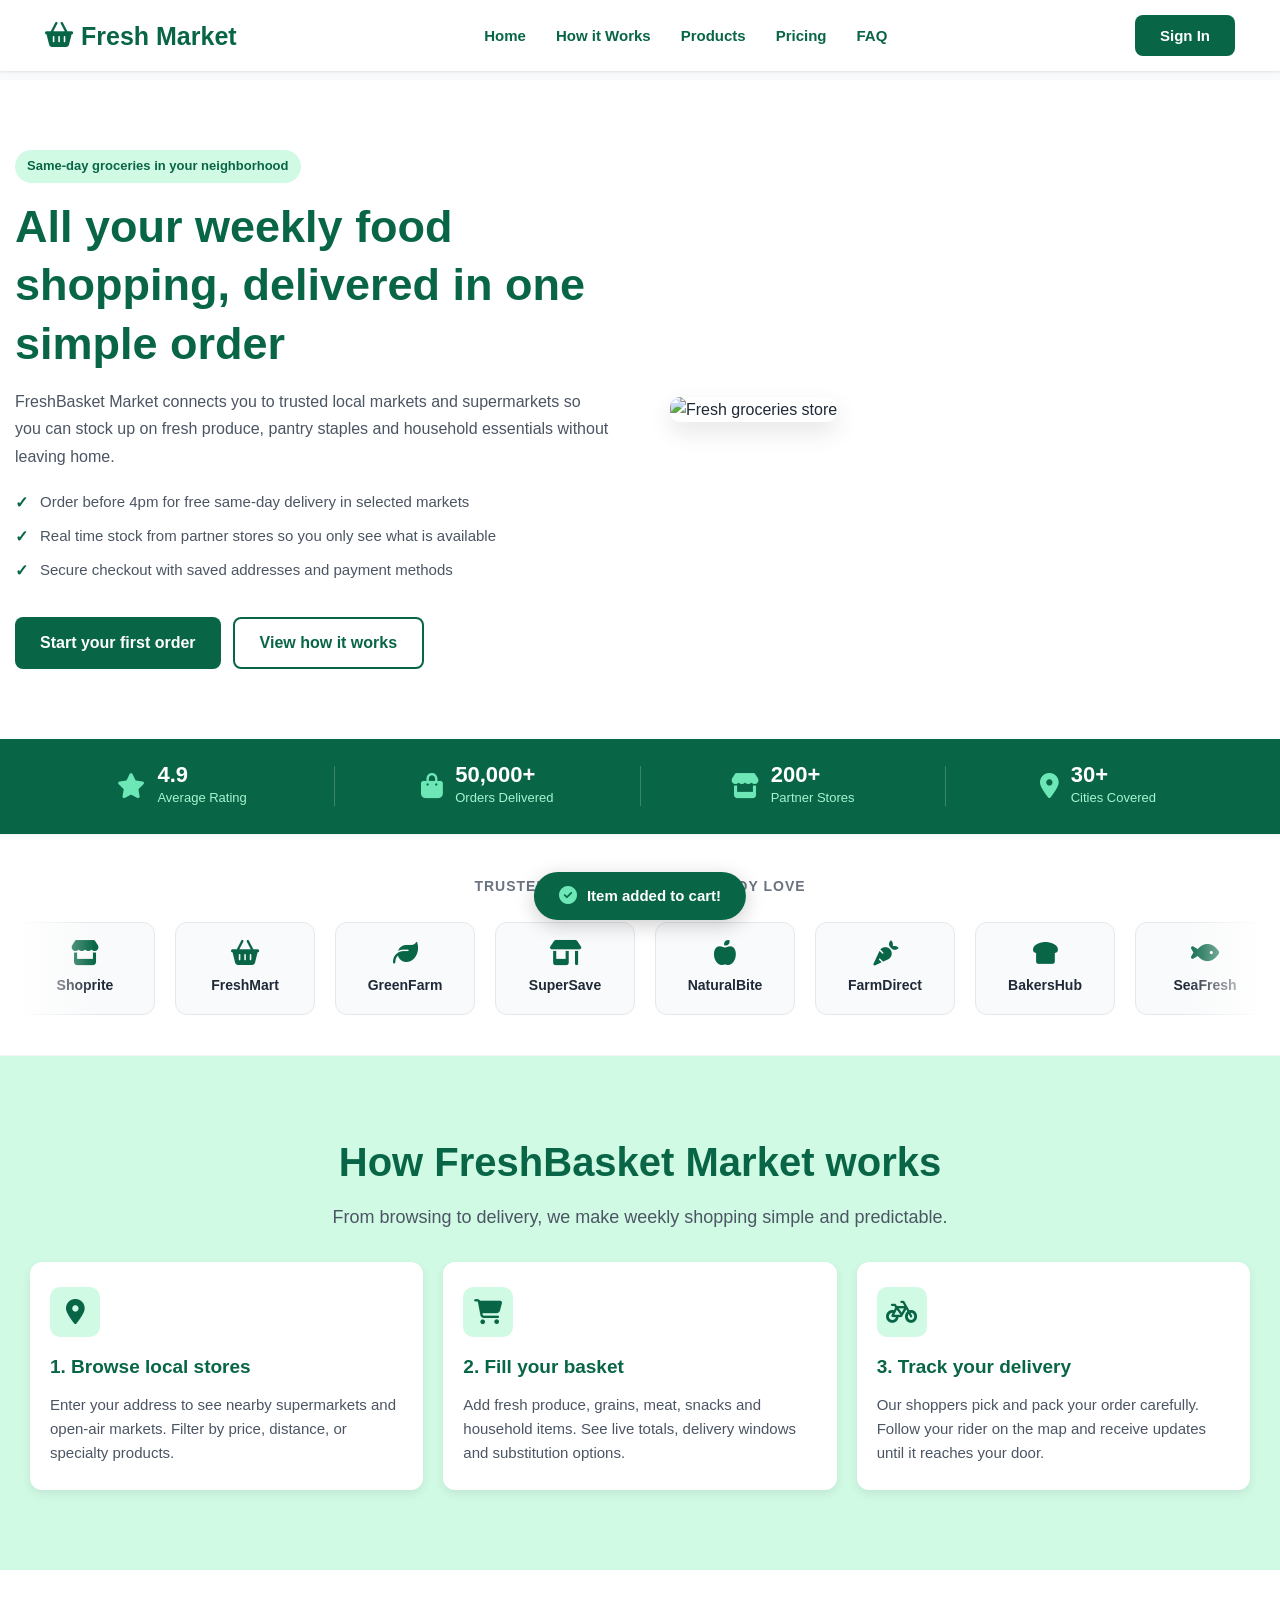
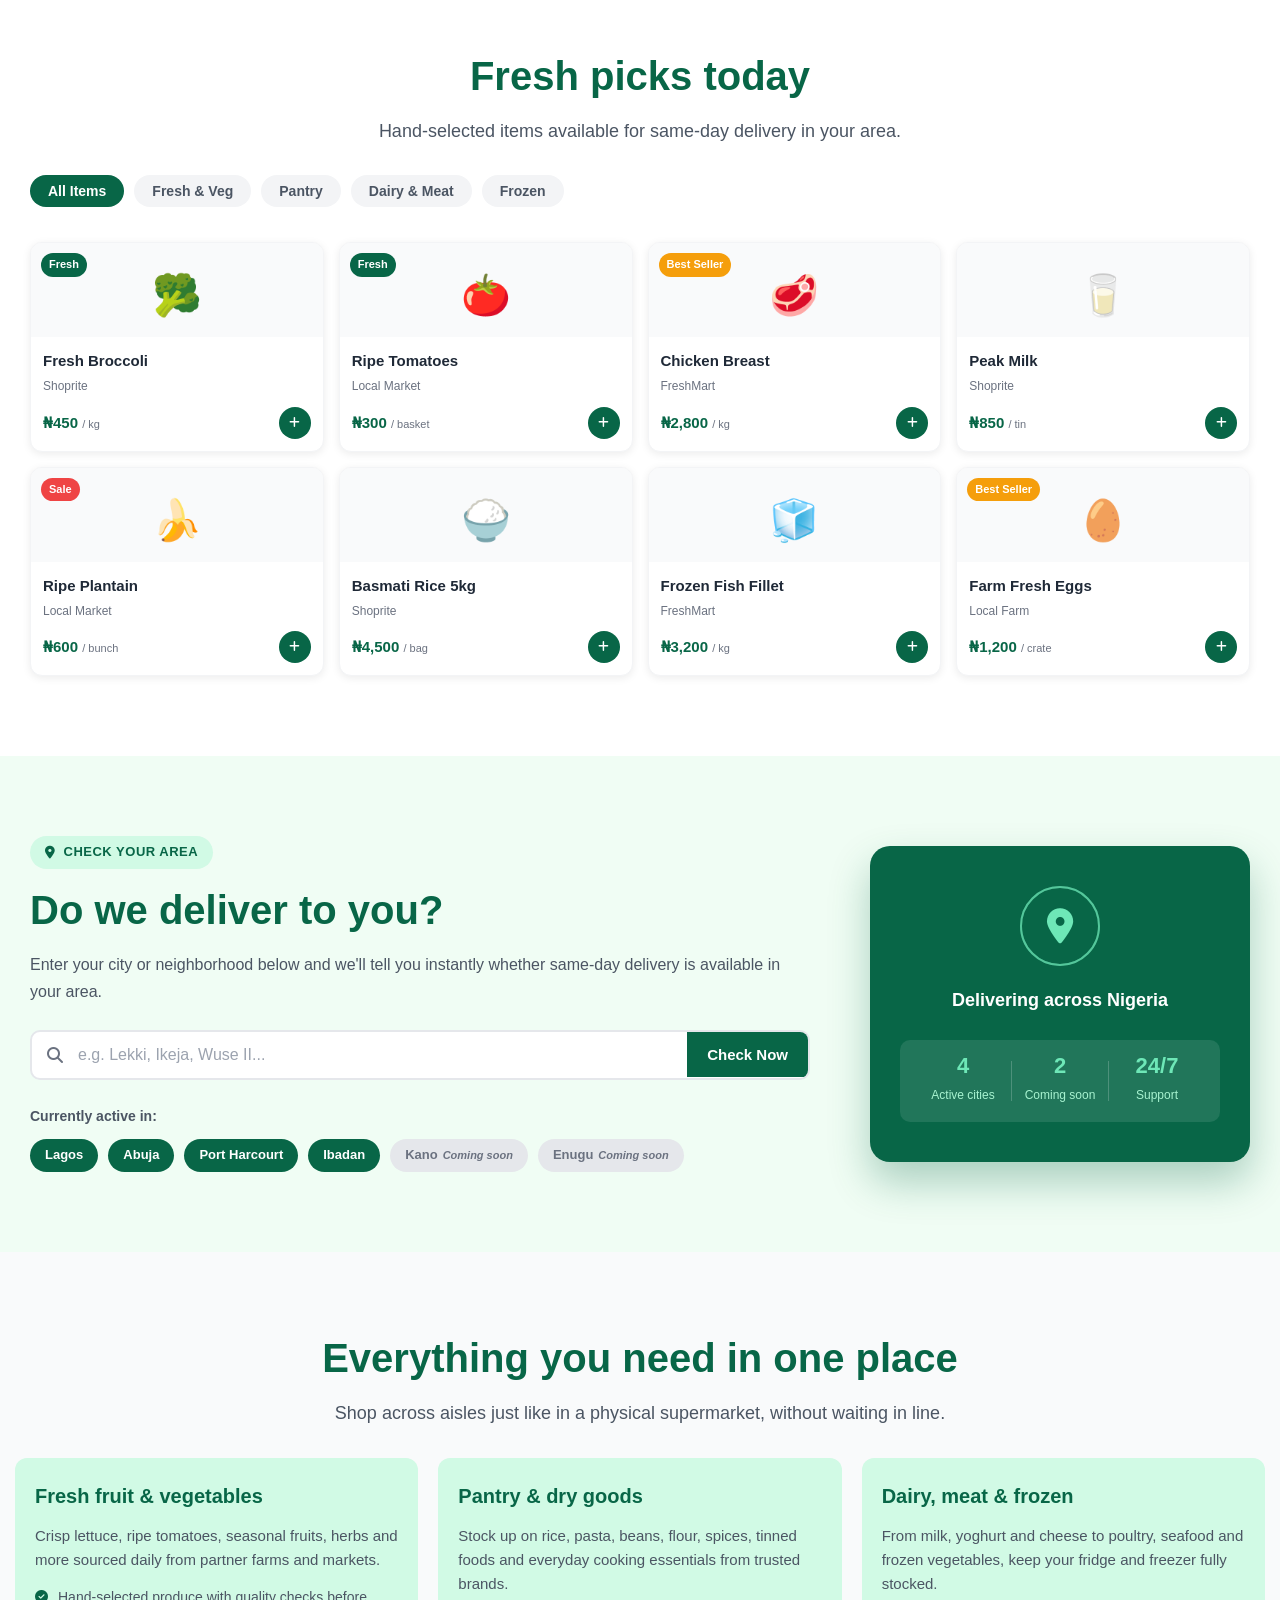
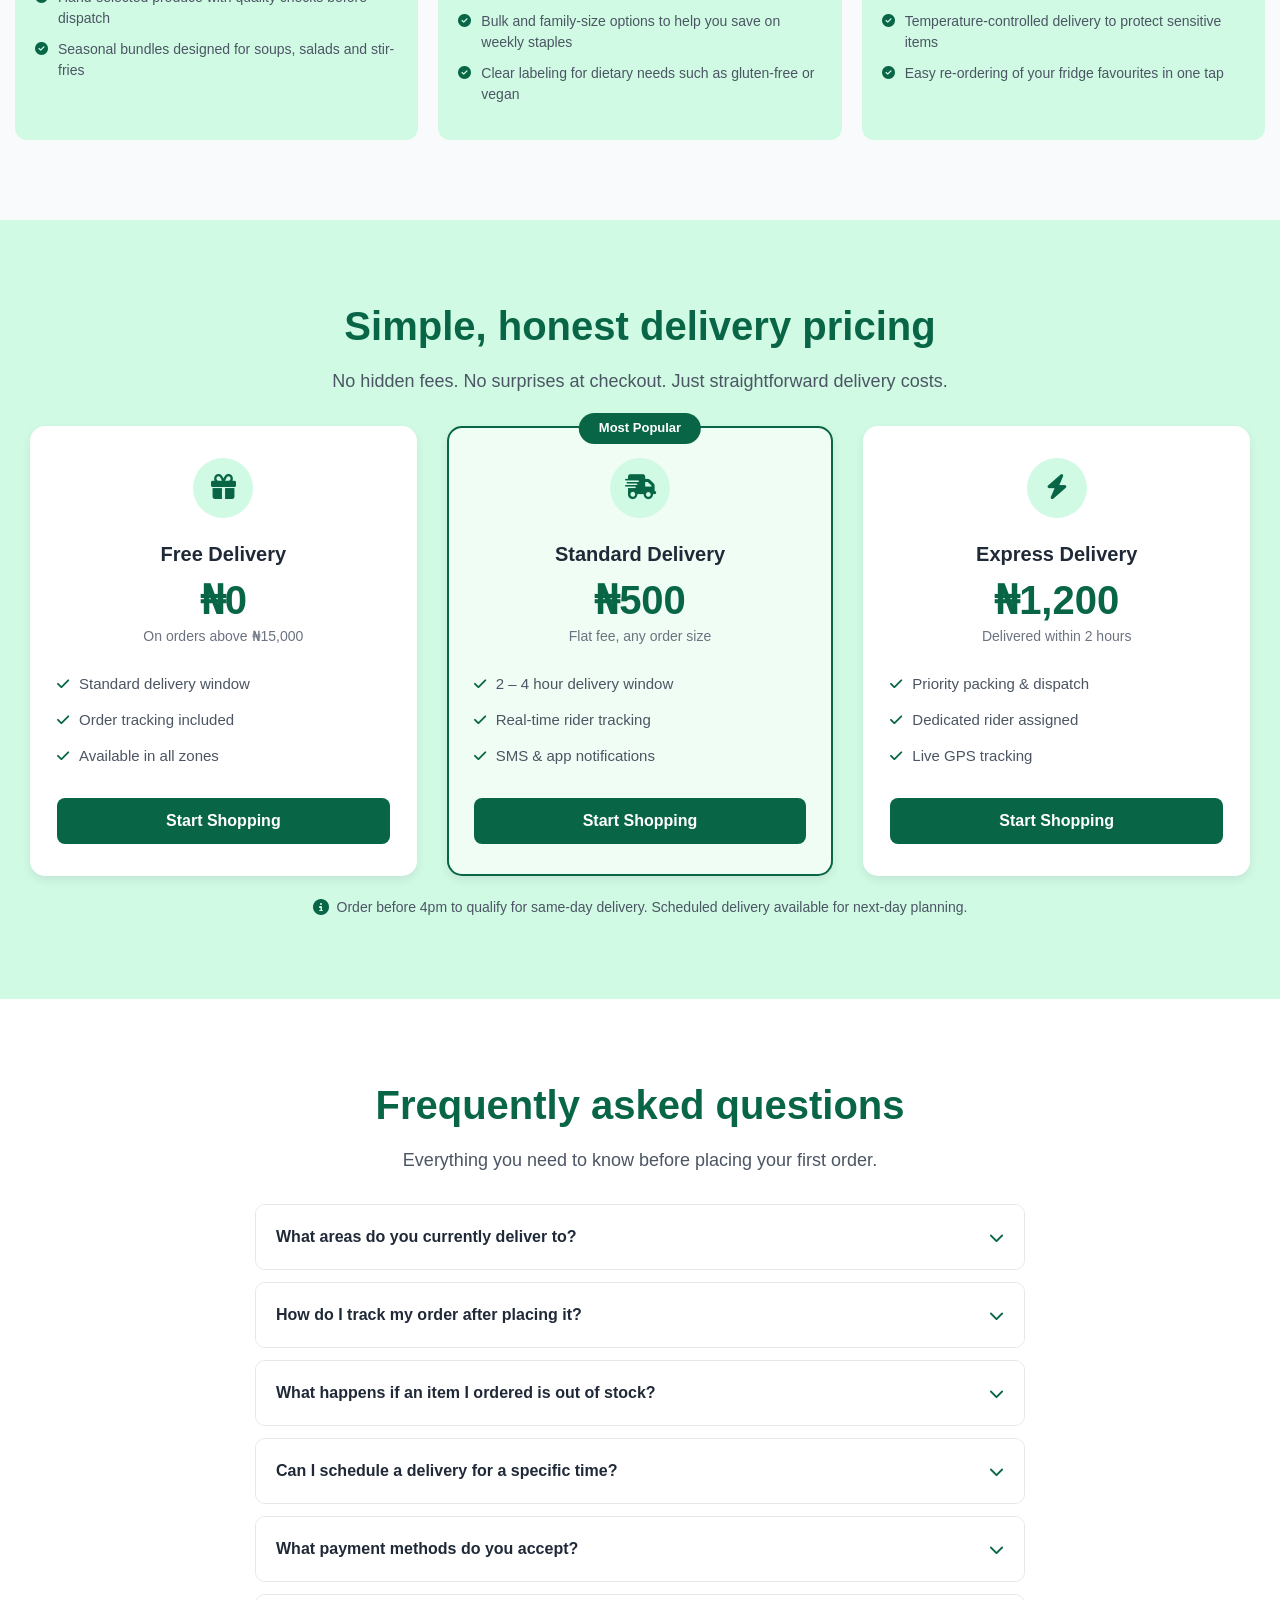
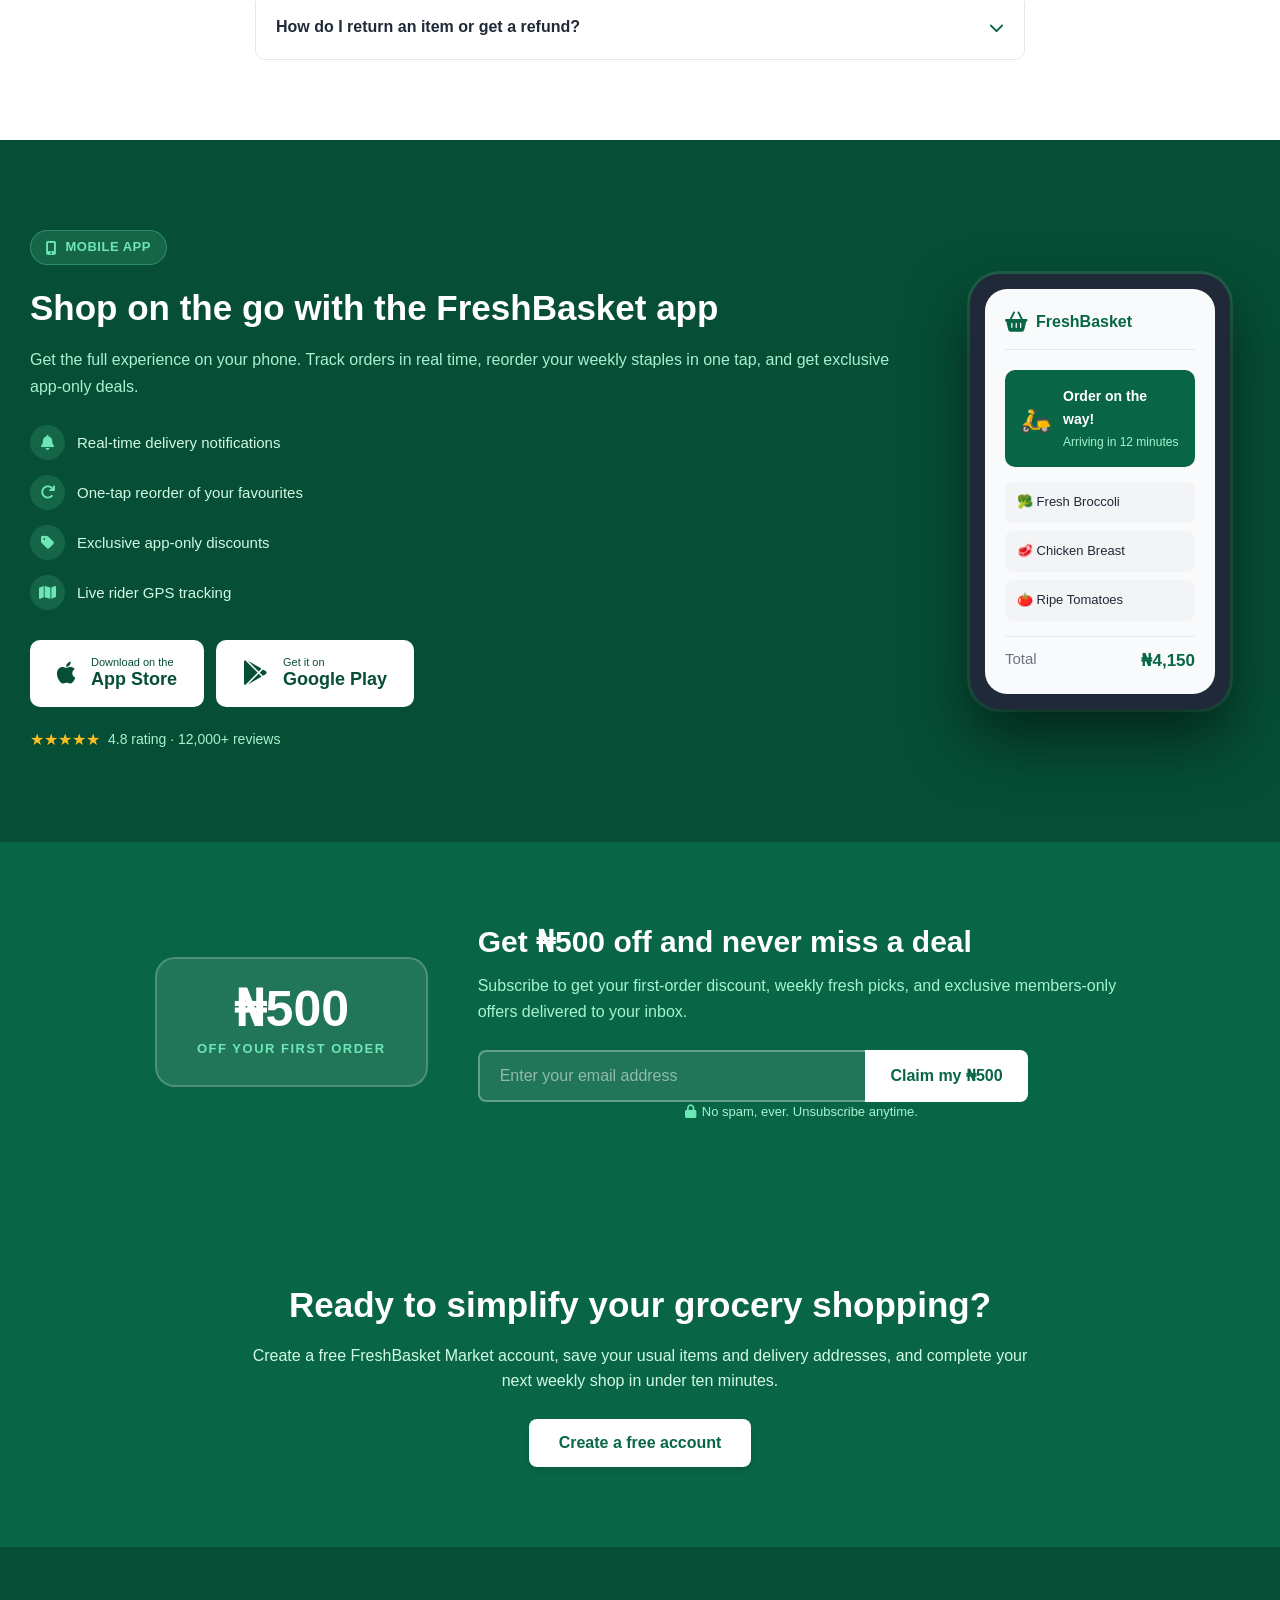
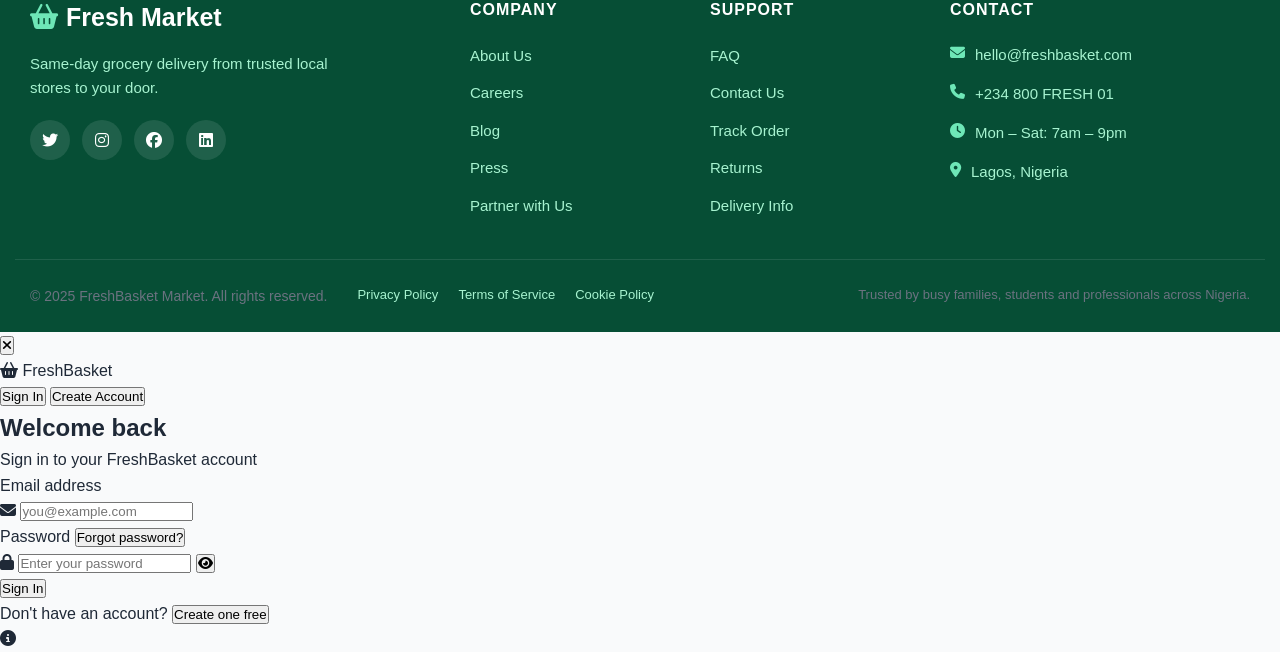
==== commit 46ba80cd: "Added a sign-in and sign-up form and an ath modal and a success state message" ====
--- a/index.html
+++ b/index.html
@@ -406,7 +406,7 @@
          NOTE: Cities list is hardcoded for frontend
          demo. In production, replace with a real
          geocoding API call (e.g. Google Maps API). -->
-         
+
     <section class="coverage" id="coverage">
         <div class="container">
 
@@ -944,6 +944,133 @@
         <i class="fas fa-chevron-up"></i>
     </button>
 
+         <!-- AUTH MODAL — Sign In / Create Account -->
+    <div class="auth-overlay" id="authOverlay" role="dialog" aria-modal="true" aria-labelledby="authModalTitle">
+        <div class="auth-modal">
+
+            <button class="auth-close" id="authClose" aria-label="Close">
+                <i class="fas fa-times"></i>
+            </button>
+
+            <div class="auth-logo">
+                <i class="fas fa-shopping-basket"></i>
+                <span>FreshBasket</span>
+            </div>
+
+            <div class="auth-tabs">
+                <button class="auth-tab active" id="tabSignIn" data-tab="signin">Sign In</button>
+                <button class="auth-tab" id="tabSignUp" data-tab="signup">Create Account</button>
+            </div>
+
+            <!-- SIGN IN FORM -->
+            <div class="auth-form-wrapper" id="formSignIn">
+                <h2 class="auth-title" id="authModalTitle">Welcome back</h2>
+                <p class="auth-subtitle">Sign in to your FreshBasket account</p>
+                <form class="auth-form" id="signInForm" novalidate>
+                    <div class="field-group">
+                        <label for="siEmail">Email address</label>
+                        <div class="input-wrap">
+                            <i class="fas fa-envelope field-icon"></i>
+                            <input type="email" id="siEmail" placeholder="you@example.com" autocomplete="email">
+                        </div>
+                        <span class="field-error" id="siEmailErr"></span>
+                    </div>
+                    <div class="field-group">
+                        <div class="label-row">
+                            <label for="siPassword">Password</label>
+                            <button type="button" class="forgot-link" id="forgotBtn">Forgot password?</button>
+                        </div>
+                        <div class="input-wrap">
+                            <i class="fas fa-lock field-icon"></i>
+                            <input type="password" id="siPassword" placeholder="Enter your password" autocomplete="current-password">
+                            <button type="button" class="toggle-pw" aria-label="Show password" data-target="siPassword">
+                                <i class="fas fa-eye"></i>
+                            </button>
+                        </div>
+                        <span class="field-error" id="siPasswordErr"></span>
+                    </div>
+                    <button type="submit" class="auth-submit" id="signInSubmit">
+                        <span class="btn-text">Sign In</span>
+                        <span class="btn-spinner" style="display:none;"><i class="fas fa-circle-notch fa-spin"></i></span>
+                    </button>
+                </form>
+                <p class="auth-switch">
+                    Don't have an account?
+                    <button class="auth-switch-btn" data-switch="signup">Create one free</button>
+                </p>
+            </div>
+
+            <!-- CREATE ACCOUNT FORM -->
+            <div class="auth-form-wrapper" id="formSignUp" style="display:none;">
+                <h2 class="auth-title">Create your account</h2>
+                <p class="auth-subtitle">Join FreshBasket and get ₦500 off your first order</p>
+                <form class="auth-form" id="signUpForm" novalidate>
+                    <div class="field-group">
+                        <label for="suName">Full name</label>
+                        <div class="input-wrap">
+                            <i class="fas fa-user field-icon"></i>
+                            <input type="text" id="suName" placeholder="Your full name" autocomplete="name">
+                        </div>
+                        <span class="field-error" id="suNameErr"></span>
+                    </div>
+                    <div class="field-group">
+                        <label for="suEmail">Email address</label>
+                        <div class="input-wrap">
+                            <i class="fas fa-envelope field-icon"></i>
+                            <input type="email" id="suEmail" placeholder="you@example.com" autocomplete="email">
+                        </div>
+                        <span class="field-error" id="suEmailErr"></span>
+                    </div>
+                    <div class="field-group">
+                        <label for="suPassword">Password</label>
+                        <div class="input-wrap">
+                            <i class="fas fa-lock field-icon"></i>
+                            <input type="password" id="suPassword" placeholder="Min. 8 characters" autocomplete="new-password">
+                            <button type="button" class="toggle-pw" aria-label="Show password" data-target="suPassword">
+                                <i class="fas fa-eye"></i>
+                            </button>
+                        </div>
+                        <span class="field-error" id="suPasswordErr"></span>
+                    </div>
+                    <div class="field-group">
+                        <label for="suConfirm">Confirm password</label>
+                        <div class="input-wrap">
+                            <i class="fas fa-lock field-icon"></i>
+                            <input type="password" id="suConfirm" placeholder="Repeat your password" autocomplete="new-password">
+                            <button type="button" class="toggle-pw" aria-label="Show password" data-target="suConfirm">
+                                <i class="fas fa-eye"></i>
+                            </button>
+                        </div>
+                        <span class="field-error" id="suConfirmErr"></span>
+                    </div>
+                    <button type="submit" class="auth-submit" id="signUpSubmit">
+                        <span class="btn-text">Create Account</span>
+                        <span class="btn-spinner" style="display:none;"><i class="fas fa-circle-notch fa-spin"></i></span>
+                    </button>
+                </form>
+                <p class="auth-switch">
+                    Already have an account?
+                    <button class="auth-switch-btn" data-switch="signin">Sign in</button>
+                </p>
+            </div>
+
+            <!-- SUCCESS STATE -->
+            <div class="auth-success" id="authSuccess" style="display:none;">
+                <div class="success-icon"><i class="fas fa-check"></i></div>
+                <h2 class="auth-title" id="successTitle">Welcome!</h2>
+                <p class="auth-subtitle" id="successMsg">You're signed in to FreshBasket.</p>
+                <button class="auth-submit" id="successContinue">Start Shopping</button>
+            </div>
+
+        </div>
+    </div>
+
+    <!-- INFO TOAST (for forgot password, app store, etc.) -->
+    <div class="info-toast" id="infoToast" role="alert" aria-live="polite">
+        <i class="fas fa-info-circle"></i>
+        <span id="infoToastMsg"></span>
+    </div>
+
     <script src="index.js"></script>
 
 </body>
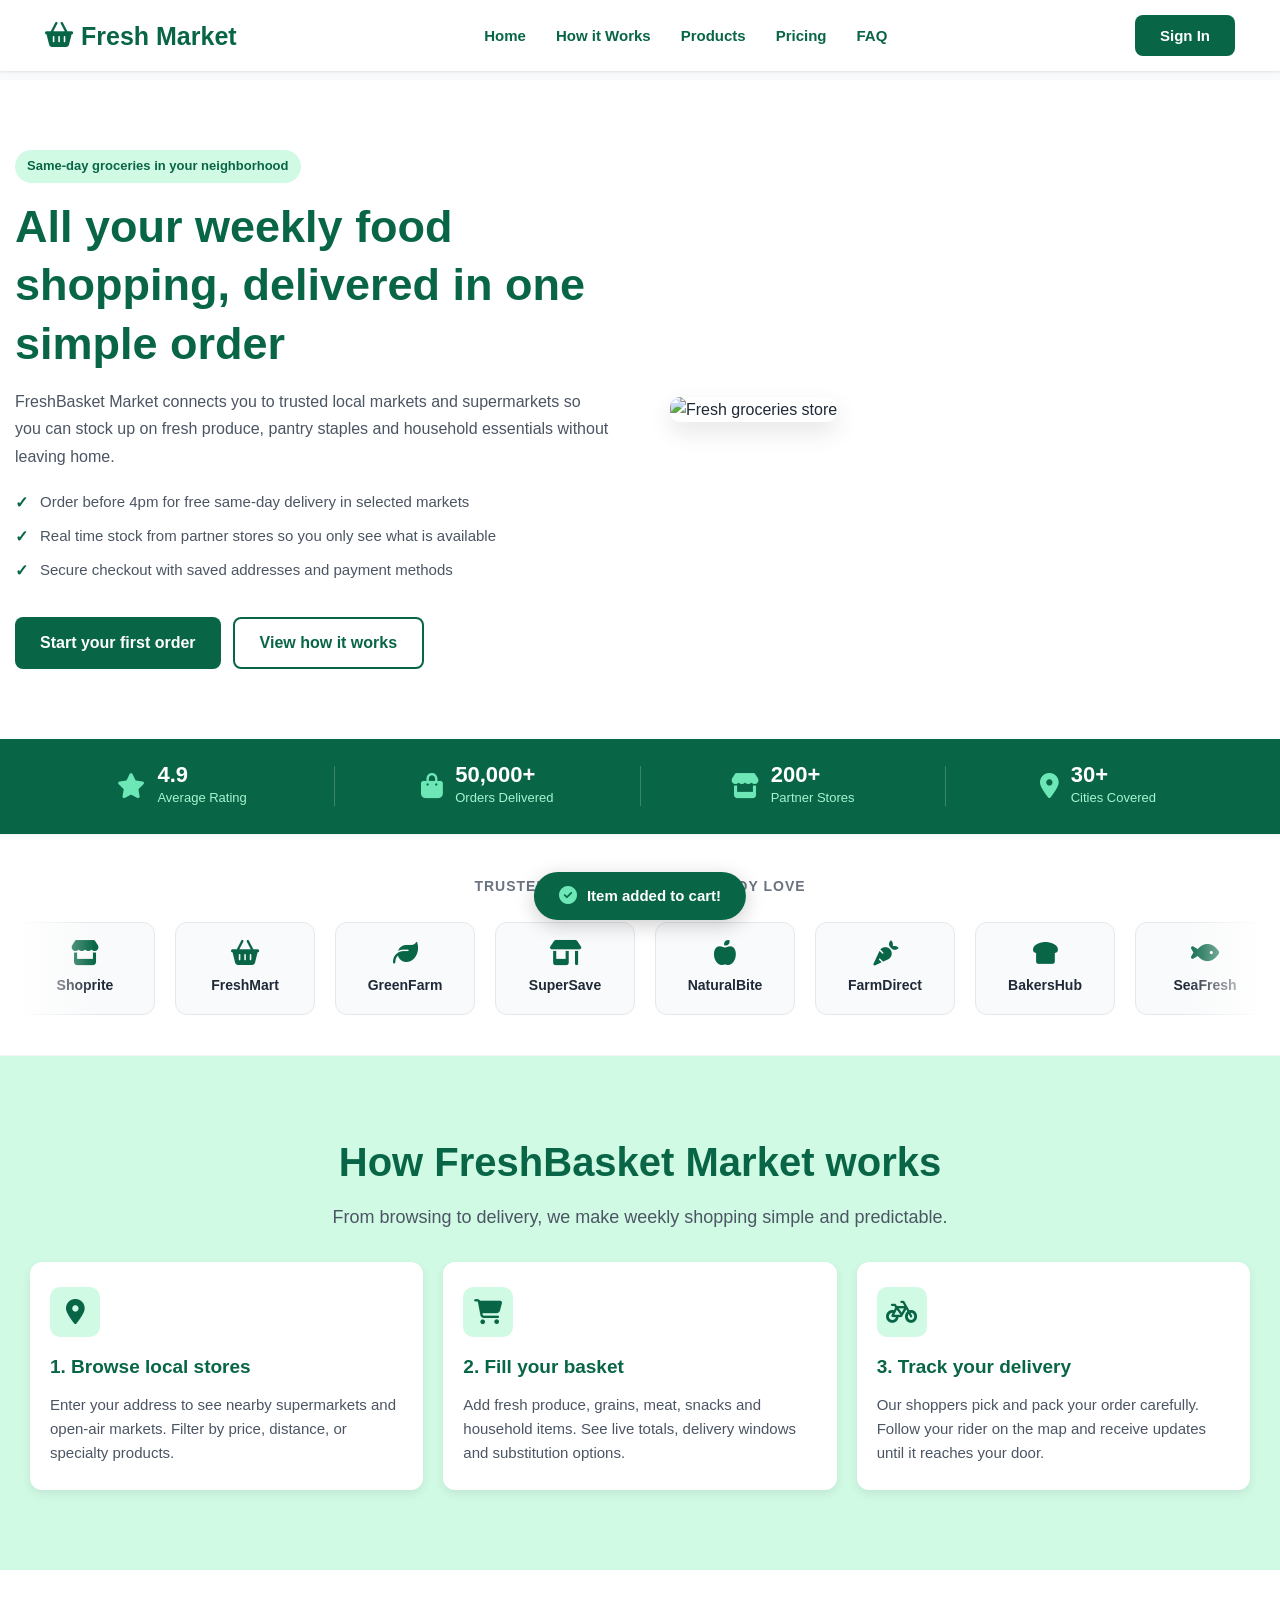
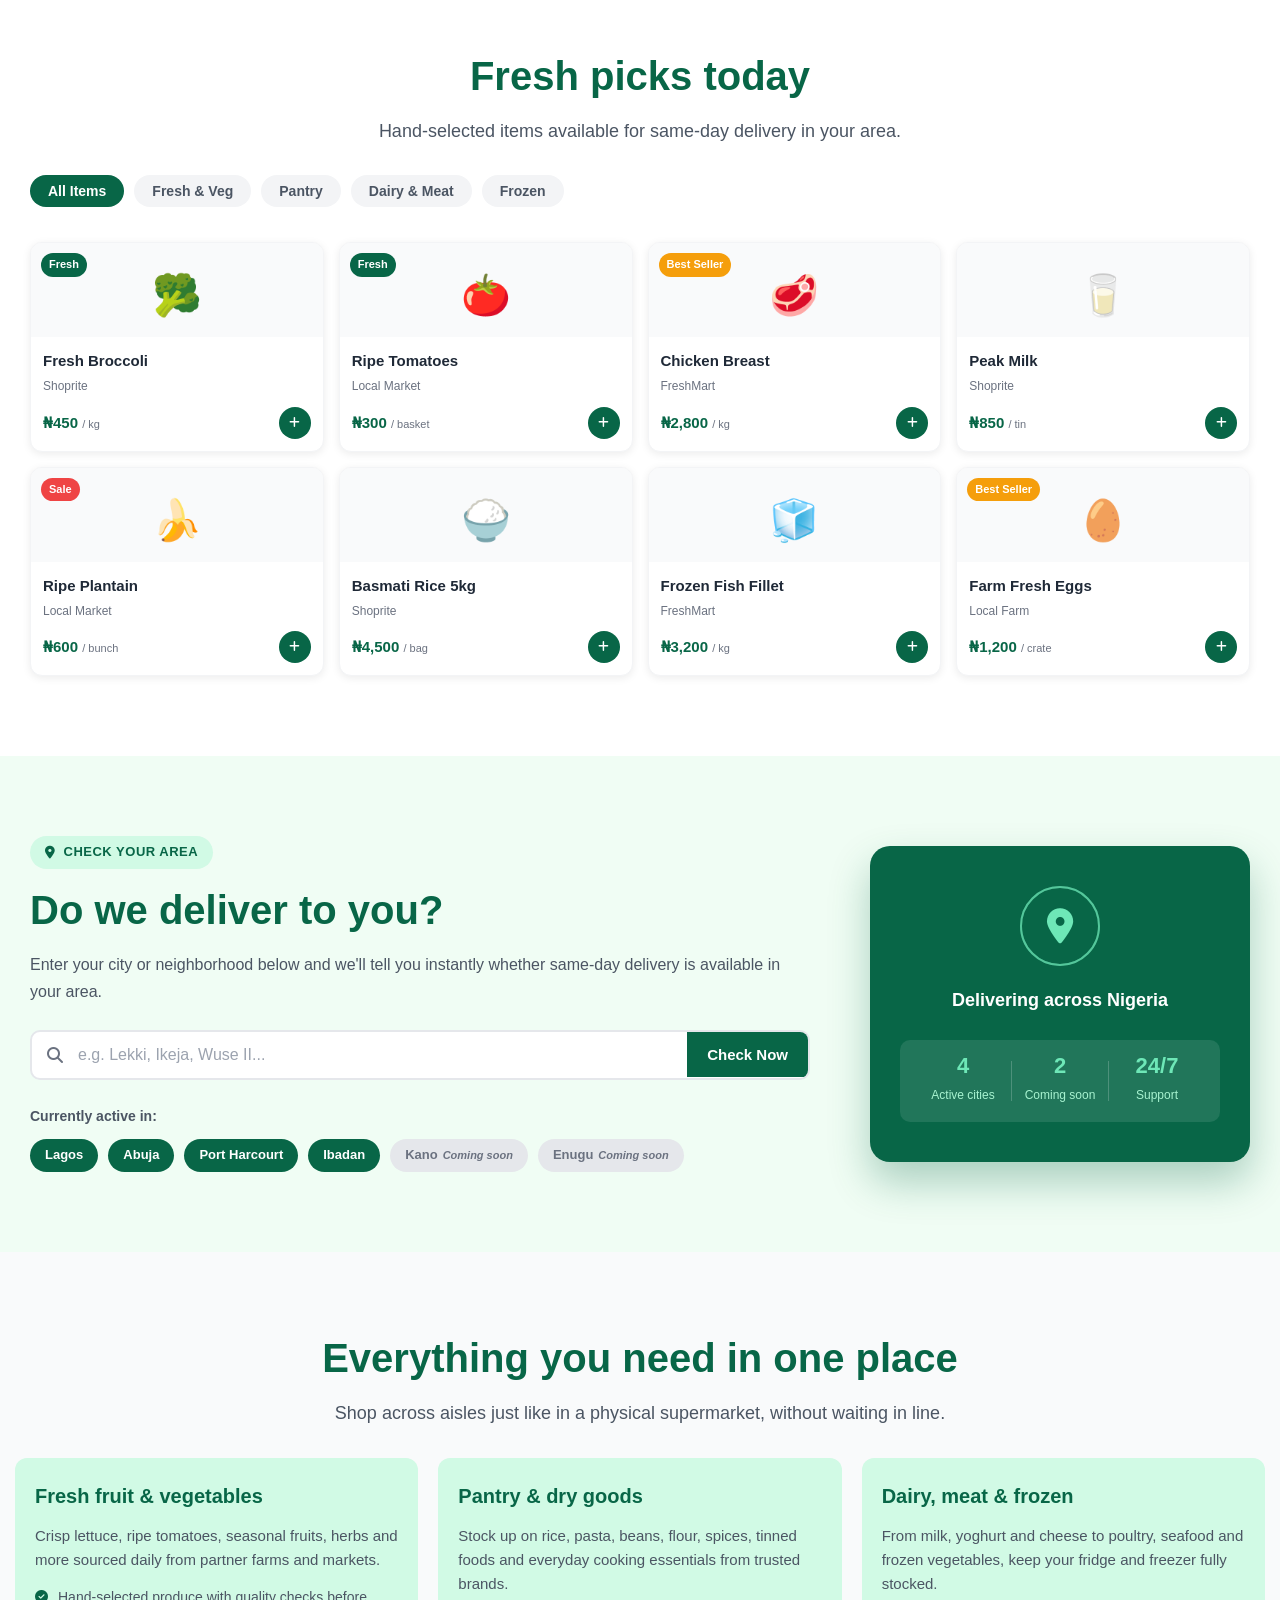
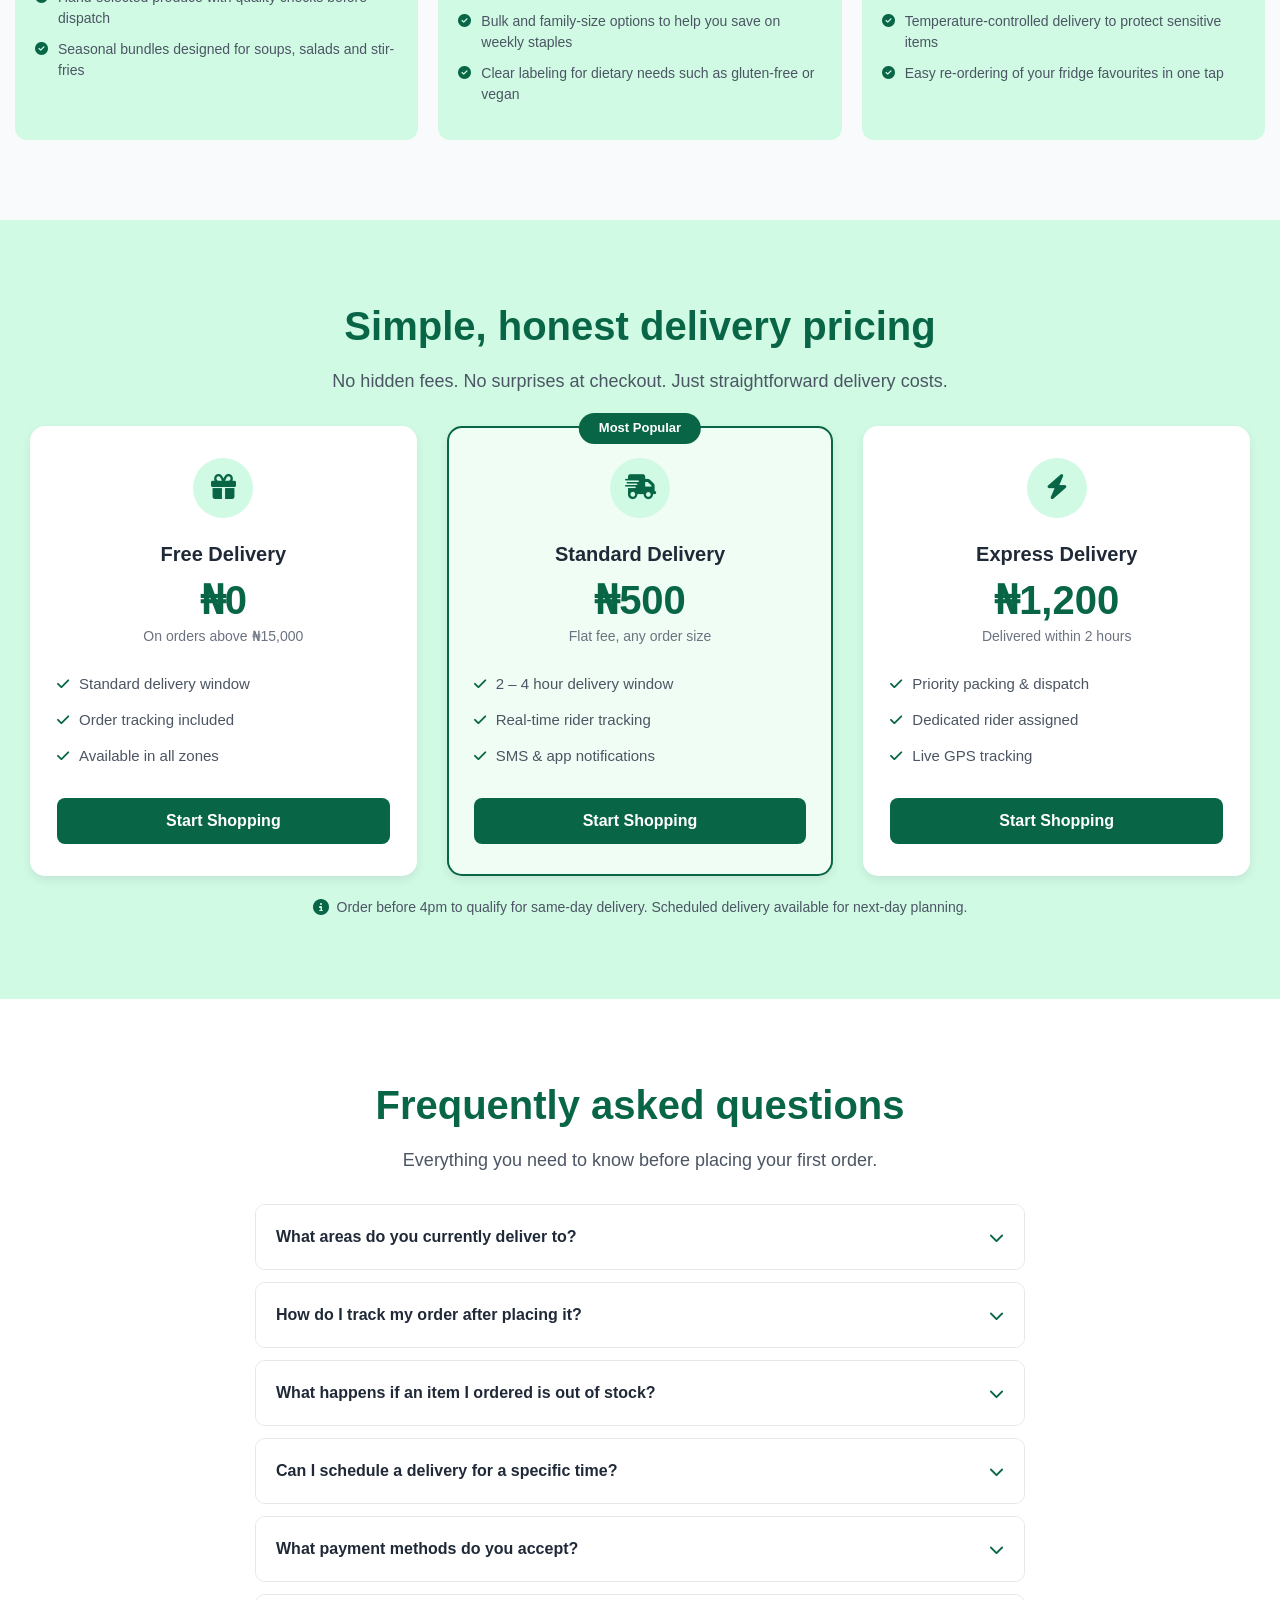
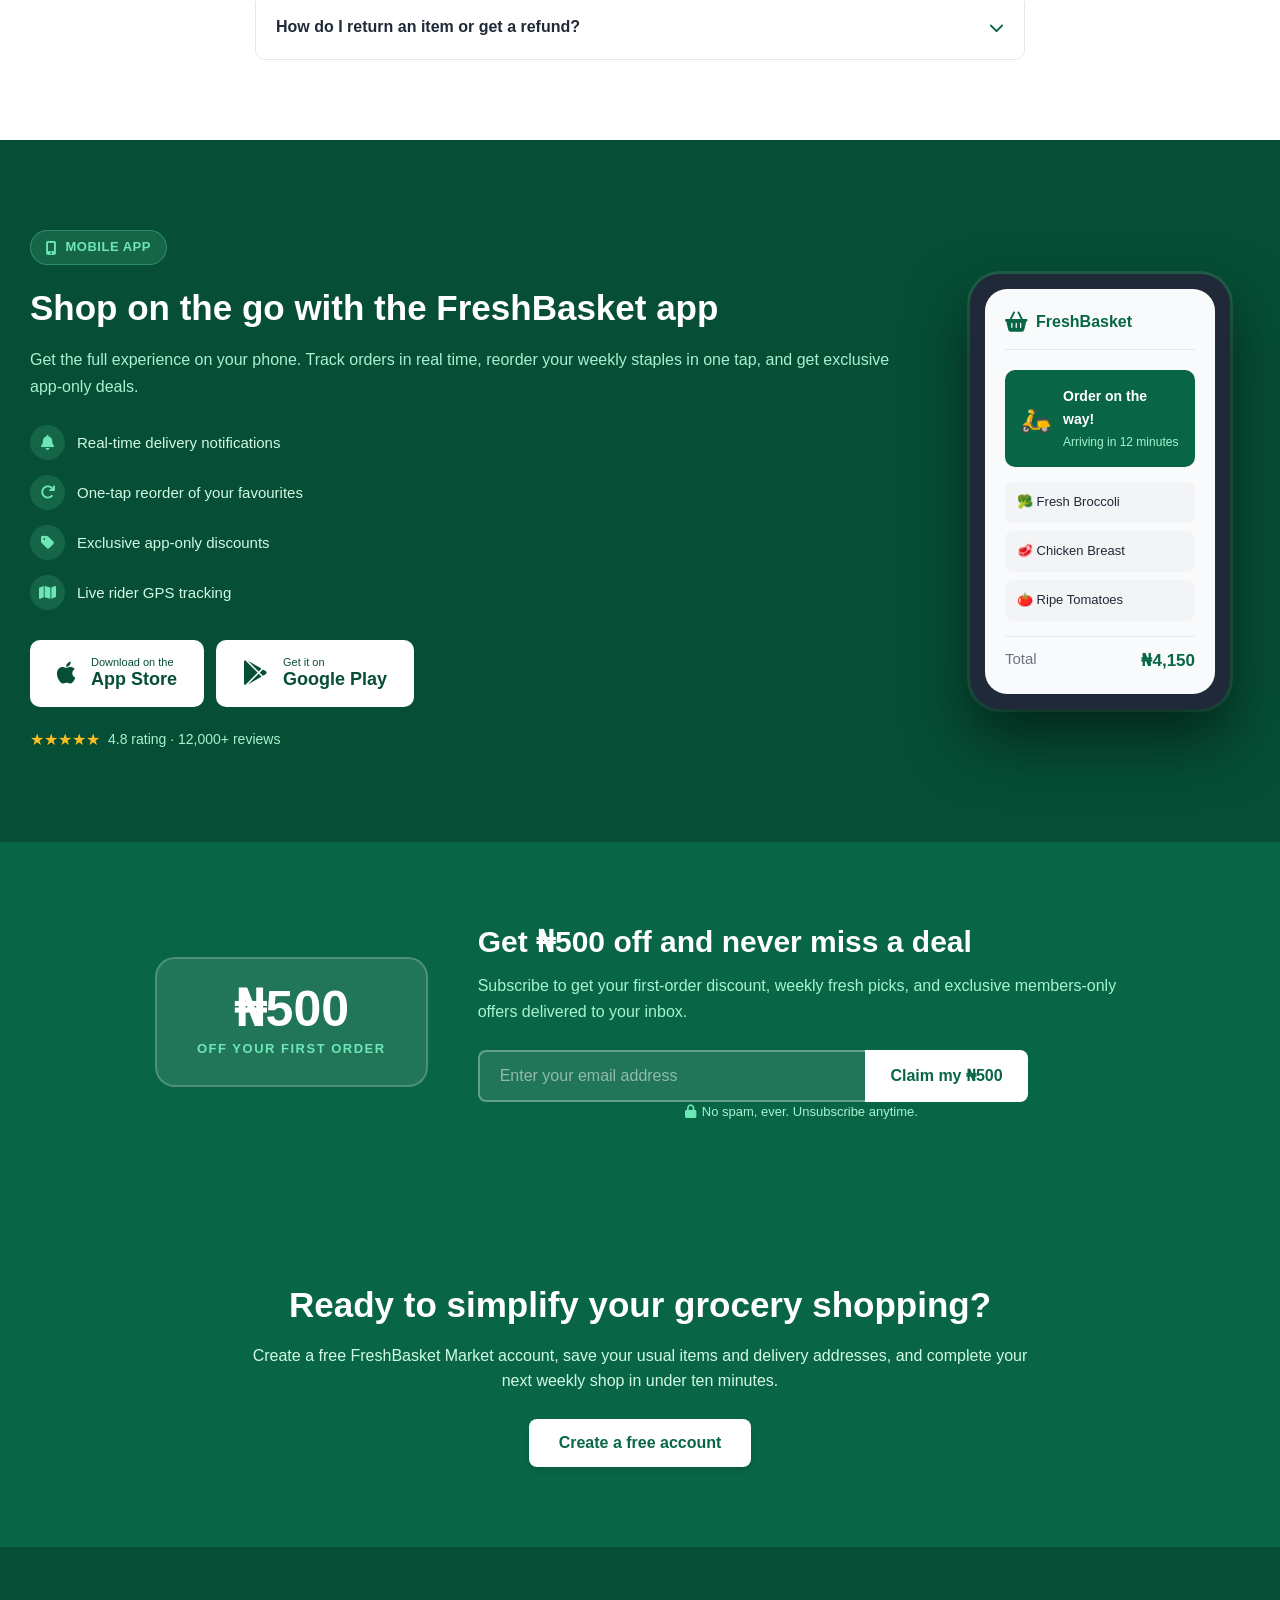
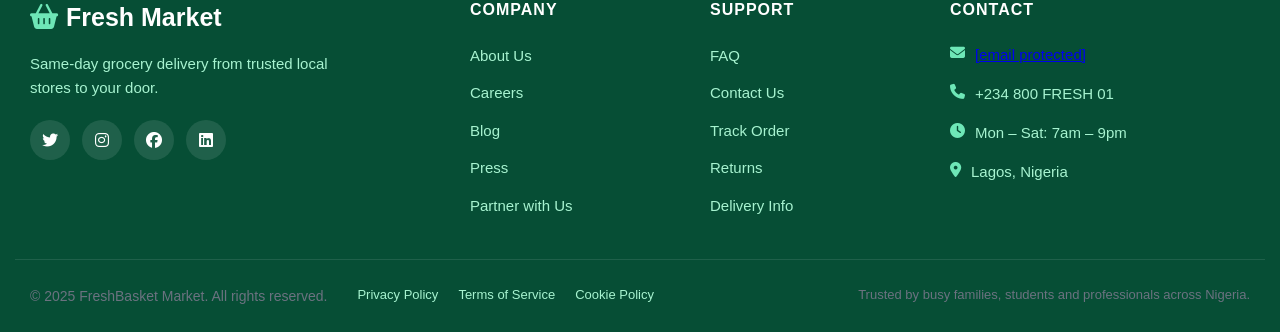
==== commit acf94a00: "Modified the html for enhace accessibilty" ====
--- a/index.html
+++ b/index.html
@@ -8,8 +8,7 @@
     <link rel="stylesheet" href="https://cdnjs.cloudflare.com/ajax/libs/font-awesome/6.4.0/css/all.min.css">
 </head>
 <body>
-
-    <!--  HEADER-->
+         <!-- HEADER -->
     <header class="header">
         <div class="container">
             <div class="header-content">
@@ -27,7 +26,7 @@
                     <li><a href="#faq">FAQ</a></li>
                 </ul>
 
-                <button class="sign-btn">Sign In</button>
+                <button class="sign-btn" id="signInBtn">Sign In</button>
 
                 <button class="hamburger" id="hamburger" aria-label="Toggle menu">
                     <span></span>
@@ -57,8 +56,8 @@
                         <li>Secure checkout with saved addresses and payment methods</li>
                     </ul>
                     <div class="hero-buttons">
-                        <button class="btn-primary">Start your first order</button>
-                        <button class="btn-secondary">View how it works</button>
+                        <button class="btn-primary" id="heroSignUpBtn">Start your first order</button>
+                        <button class="btn-secondary" id="heroHowBtn">View how it works</button>
                     </div>
                 </div>
 
@@ -125,7 +124,6 @@
          the logos back them up with recognizable
          brands. This is the exact pattern used by
          Instacart, Uber Eats, and DoorDash. -->
-
     <section class="partners">
         <div class="container">
 
@@ -210,7 +208,6 @@
 
 
          <!-- HOW IT WORKS (Phase 1) -->
-
     <section class="how-it-works" id="how">
         <div class="container">
             <h2 class="main-title">How FreshBasket Market works</h2>
@@ -533,7 +530,6 @@
         </div>
     </section>
 
-
          <!-- PRICING (Phase 1) -->
     <section class="pricing" id="pricing">
         <div class="container">
@@ -554,7 +550,7 @@
                         <li><i class="fas fa-check"></i> Order tracking included</li>
                         <li><i class="fas fa-check"></i> Available in all zones</li>
                     </ul>
-                    <button class="btn-primary">Start Shopping</button>
+                    <button class="btn-primary shop-trigger">Start Shopping</button>
                 </div>
 
                 <div class="pricing-card featured">
@@ -570,7 +566,7 @@
                         <li><i class="fas fa-check"></i> Real-time rider tracking</li>
                         <li><i class="fas fa-check"></i> SMS & app notifications</li>
                     </ul>
-                    <button class="btn-primary">Start Shopping</button>
+                    <button class="btn-primary shop-trigger">Start Shopping</button>
                 </div>
 
                 <div class="pricing-card">
@@ -585,7 +581,7 @@
                         <li><i class="fas fa-check"></i> Dedicated rider assigned</li>
                         <li><i class="fas fa-check"></i> Live GPS tracking</li>
                     </ul>
-                    <button class="btn-primary">Start Shopping</button>
+                    <button class="btn-primary shop-trigger">Start Shopping</button>
                 </div>
 
             </div>
@@ -596,7 +592,6 @@
             </p>
         </div>
     </section>
-
 
          <!-- FAQ (Phase 1) -->
     <section class="faq" id="faq">
@@ -766,7 +761,6 @@
         </div>
     </section>
 
-
          <!-- [PHASE 2 — NEW] NEWSLETTER WITH DISCOUNT
          WHY HERE: Between app download and CTA is
          the last chance to capture users who aren't
@@ -835,10 +829,9 @@
             <p class="cta-description">
                 Create a free FreshBasket Market account, save your usual items and delivery addresses, and complete your next weekly shop in under ten minutes.
             </p>
-            <button class="btn-cta">Create a free account</button>
-        </div>
-    </section>
-
+            <button class="btn-cta" id="ctaSignUpBtn">Create a free account</button>
+        </div>
+    </section>
 
          <!-- FOOTER (Phase 1) -->
     <footer class="footer">
@@ -897,7 +890,7 @@
                     <ul class="footer-contact">
                         <li>
                             <i class="fas fa-envelope"></i>
-                            <span>hello@freshbasket.com</span>
+                            <span><a href="/cdn-cgi/l/email-protection" class="__cf_email__" data-cfemail="355d5059595a75534750465d5754465e50411b565a58">[email&#160;protected]</a></span>
                         </li>
                         <li>
                             <i class="fas fa-phone"></i>
@@ -1070,7 +1063,6 @@
         <i class="fas fa-info-circle"></i>
         <span id="infoToastMsg"></span>
     </div>
-
     <script src="index.js"></script>
 
 </body>
--- a/index.css
+++ b/index.css
@@ -2405,4 +2405,503 @@
     .partners-track  { animation: none; }
     .phone-mockup    { animation: none; }
     .map-pulse-ring  { animation: none; }
+}
+
+   /* AUTH MODAL — Sign In / Create Account
+   Mobile-first, full accessibility */
+
+/* Overlay */
+.auth-overlay {
+    position: fixed;
+    inset: 0;
+    background-color: rgba(0, 0, 0, 0.55);
+    backdrop-filter: blur(0.4rem);
+    z-index: 2000;
+    display: flex;
+    align-items: center;
+    justify-content: center;
+    padding: 1.5rem;
+    opacity: 0;
+    visibility: hidden;
+    transition: opacity 0.3s ease, visibility 0.3s ease;
+}
+
+.auth-overlay.active {
+    opacity: 1;
+    visibility: visible;
+}
+
+/* Modal card */
+.auth-modal {
+    background: #ffffff;
+    border-radius: 2rem;
+    padding: 3.5rem 3rem;
+    width: 100%;
+    max-width: 46rem;
+    max-height: 95vh;
+    overflow-y: auto;
+    position: relative;
+    transform: translateY(2rem) scale(0.97);
+    transition: transform 0.35s cubic-bezier(0.34, 1.56, 0.64, 1);
+    box-shadow: 0 2.5rem 5rem rgba(0, 0, 0, 0.25);
+}
+
+.auth-overlay.active .auth-modal {
+    transform: translateY(0) scale(1);
+}
+
+/* Scrollbar inside modal */
+.auth-modal::-webkit-scrollbar { width: 0.4rem; }
+.auth-modal::-webkit-scrollbar-track { background: #f3f4f6; }
+.auth-modal::-webkit-scrollbar-thumb { background: #d1fae5; border-radius: 0.2rem; }
+
+/* Close button */
+.auth-close {
+    position: absolute;
+    top: 1.8rem;
+    right: 1.8rem;
+    background: #f3f4f6;
+    border: none;
+    border-radius: 50%;
+    width: 3.5rem;
+    height: 3.5rem;
+    display: flex;
+    align-items: center;
+    justify-content: center;
+    cursor: pointer;
+    transition: all 0.2s ease;
+    font-size: 1.4rem;
+    color: #6b7280;
+}
+
+.auth-close:hover {
+    background-color: #fee2e2;
+    color: #ef4444;
+    transform: rotate(90deg);
+}
+
+/* Logo inside modal */
+.auth-logo {
+    display: flex;
+    align-items: center;
+    gap: 0.8rem;
+    justify-content: center;
+    margin-bottom: 2.5rem;
+}
+
+.auth-logo i {
+    font-size: 2.5rem;
+    color: #086647;
+}
+
+.auth-logo span {
+    font-size: 2rem;
+    font-weight: 800;
+    color: #086647;
+}
+
+/* Tabs */
+.auth-tabs {
+    display: flex;
+    background-color: #f3f4f6;
+    border-radius: 1rem;
+    padding: 0.4rem;
+    margin-bottom: 2.5rem;
+    gap: 0.4rem;
+}
+
+.auth-tab {
+    flex: 1;
+    padding: 1rem;
+    background: transparent;
+    border: none;
+    border-radius: 0.7rem;
+    font-size: 1.5rem;
+    font-weight: 600;
+    color: #6b7280;
+    cursor: pointer;
+    transition: all 0.25s ease;
+}
+
+.auth-tab.active {
+    background-color: #ffffff;
+    color: #086647;
+    box-shadow: 0 0.2rem 0.8rem rgba(0, 0, 0, 0.1);
+}
+
+/* Titles */
+.auth-title {
+    font-size: 2.4rem;
+    font-weight: 700;
+    color: #1f2937;
+    margin-bottom: 0.6rem;
+    text-align: center;
+}
+
+.auth-subtitle {
+    font-size: 1.5rem;
+    color: #6b7280;
+    text-align: center;
+    margin-bottom: 2.5rem;
+    line-height: 1.5;
+}
+
+/* Form fields */
+.auth-form {
+    display: flex;
+    flex-direction: column;
+    gap: 1.8rem;
+}
+
+.field-group {
+    display: flex;
+    flex-direction: column;
+    gap: 0.6rem;
+}
+
+.field-group label {
+    font-size: 1.4rem;
+    font-weight: 600;
+    color: #374151;
+}
+
+.label-row {
+    display: flex;
+    align-items: center;
+    justify-content: space-between;
+}
+
+.label-row label {
+    font-size: 1.4rem;
+    font-weight: 600;
+    color: #374151;
+}
+
+.forgot-link {
+    background: none;
+    border: none;
+    font-size: 1.3rem;
+    color: #086647;
+    cursor: pointer;
+    font-weight: 600;
+    padding: 0;
+    transition: color 0.2s ease;
+}
+
+.forgot-link:hover {
+    color: #059669;
+    text-decoration: underline;
+}
+
+/* Input wrapper with icon */
+.input-wrap {
+    position: relative;
+    display: flex;
+    align-items: center;
+}
+
+.field-icon {
+    position: absolute;
+    left: 1.4rem;
+    font-size: 1.5rem;
+    color: #9ca3af;
+    pointer-events: none;
+    z-index: 1;
+}
+
+.input-wrap input {
+    width: 100%;
+    padding: 1.3rem 1.4rem 1.3rem 4.2rem;
+    border: 0.2rem solid #e5e7eb;
+    border-radius: 0.8rem;
+    font-size: 1.5rem;
+    color: #1f2937;
+    background: #ffffff;
+    outline: none;
+    transition: border-color 0.25s ease, box-shadow 0.25s ease;
+}
+
+.input-wrap input:focus {
+    border-color: #086647;
+    box-shadow: 0 0 0 0.3rem rgba(8, 102, 71, 0.12);
+}
+
+.input-wrap input.error {
+    border-color: #ef4444;
+    box-shadow: 0 0 0 0.3rem rgba(239, 68, 68, 0.1);
+}
+
+.input-wrap input.success {
+    border-color: #10b981;
+}
+
+/* Show/hide password button */
+.toggle-pw {
+    position: absolute;
+    right: 1.2rem;
+    background: none;
+    border: none;
+    cursor: pointer;
+    font-size: 1.5rem;
+    color: #9ca3af;
+    padding: 0.3rem;
+    display: flex;
+    align-items: center;
+    transition: color 0.2s ease;
+}
+
+.toggle-pw:hover { color: #086647; }
+
+/* Error messages */
+.field-error {
+    font-size: 1.3rem;
+    color: #ef4444;
+    display: none;
+    align-items: center;
+    gap: 0.5rem;
+    animation: slideDown 0.2s ease;
+}
+
+.field-error.show {
+    display: flex;
+}
+
+/* Submit button */
+.auth-submit {
+    width: 100%;
+    padding: 1.5rem;
+    background-color: #086647;
+    color: #ffffff;
+    border: none;
+    border-radius: 0.8rem;
+    font-size: 1.6rem;
+    font-weight: 700;
+    cursor: pointer;
+    margin-top: 0.5rem;
+    transition: all 0.3s ease;
+    display: flex;
+    align-items: center;
+    justify-content: center;
+    gap: 1rem;
+}
+
+.auth-submit:hover:not(:disabled) {
+    background-color: #059669;
+    transform: translateY(-0.2rem);
+    box-shadow: 0 0.6rem 1.5rem rgba(8, 102, 71, 0.3);
+}
+
+.auth-submit:disabled {
+    opacity: 0.7;
+    cursor: not-allowed;
+    transform: none;
+}
+
+/* Switch between forms */
+.auth-switch {
+    text-align: center;
+    font-size: 1.4rem;
+    color: #6b7280;
+    margin-top: 2rem;
+}
+
+.auth-switch-btn {
+    background: none;
+    border: none;
+    color: #086647;
+    font-size: 1.4rem;
+    font-weight: 700;
+    cursor: pointer;
+    padding: 0;
+    text-decoration: underline;
+    transition: color 0.2s ease;
+}
+
+.auth-switch-btn:hover { color: #059669; }
+
+/* Success state */
+.auth-success {
+    text-align: center;
+    padding: 1rem 0 2rem;
+}
+
+.success-icon {
+    width: 7rem;
+    height: 7rem;
+    background: linear-gradient(135deg, #086647, #059669);
+    border-radius: 50%;
+    display: flex;
+    align-items: center;
+    justify-content: center;
+    margin: 0 auto 2.5rem;
+    animation: popIn 0.5s cubic-bezier(0.34, 1.56, 0.64, 1);
+}
+
+.success-icon i {
+    font-size: 3rem;
+    color: #ffffff;
+}
+
+@keyframes popIn {
+    0%   { transform: scale(0); opacity: 0; }
+    100% { transform: scale(1); opacity: 1; }
+}
+
+/* Header — logged in state */
+.user-menu {
+    display: flex;
+    align-items: center;
+    gap: 1rem;
+    position: relative;
+}
+
+.user-avatar {
+    width: 3.8rem;
+    height: 3.8rem;
+    background: linear-gradient(135deg, #086647, #059669);
+    border-radius: 50%;
+    display: flex;
+    align-items: center;
+    justify-content: center;
+    font-size: 1.5rem;
+    font-weight: 700;
+    color: #ffffff;
+    cursor: pointer;
+    border: none;
+    transition: all 0.2s ease;
+    flex-shrink: 0;
+}
+
+.user-avatar:hover {
+    transform: scale(1.08);
+    box-shadow: 0 0.4rem 1rem rgba(8, 102, 71, 0.3);
+}
+
+.user-name {
+    font-size: 1.4rem;
+    font-weight: 600;
+    color: #086647;
+    display: none;
+    white-space: nowrap;
+}
+
+.user-dropdown {
+    position: absolute;
+    top: calc(100% + 1rem);
+    right: 0;
+    background: #ffffff;
+    border-radius: 1.2rem;
+    box-shadow: 0 1rem 3rem rgba(0, 0, 0, 0.15);
+    border: 0.1rem solid #e5e7eb;
+    min-width: 18rem;
+    overflow: hidden;
+    opacity: 0;
+    visibility: hidden;
+    transform: translateY(-0.5rem);
+    transition: all 0.25s ease;
+    z-index: 1500;
+}
+
+.user-dropdown.open {
+    opacity: 1;
+    visibility: visible;
+    transform: translateY(0);
+}
+
+.dropdown-header {
+    padding: 1.5rem 1.8rem;
+    border-bottom: 0.1rem solid #f3f4f6;
+    background-color: #f9fafb;
+}
+
+.dropdown-header strong {
+    display: block;
+    font-size: 1.5rem;
+    color: #1f2937;
+    margin-bottom: 0.2rem;
+}
+
+.dropdown-header span {
+    font-size: 1.3rem;
+    color: #6b7280;
+}
+
+.dropdown-item {
+    display: flex;
+    align-items: center;
+    gap: 1.2rem;
+    padding: 1.2rem 1.8rem;
+    font-size: 1.4rem;
+    color: #374151;
+    cursor: pointer;
+    transition: background-color 0.2s ease;
+    border: none;
+    background: none;
+    width: 100%;
+    text-align: left;
+    font-weight: 500;
+}
+
+.dropdown-item i {
+    font-size: 1.5rem;
+    color: #086647;
+    width: 1.8rem;
+}
+
+.dropdown-item:hover {
+    background-color: #f0fdf4;
+    color: #086647;
+}
+
+.dropdown-item.logout {
+    color: #ef4444;
+    border-top: 0.1rem solid #f3f4f6;
+}
+
+.dropdown-item.logout i { color: #ef4444; }
+.dropdown-item.logout:hover { background-color: #fee2e2; }
+
+/* INFO TOAST */
+.info-toast {
+    position: fixed;
+    bottom: 10rem;
+    left: 50%;
+    transform: translateX(-50%) translateY(5rem);
+    background-color: #1f2937;
+    color: #ffffff;
+    padding: 1.2rem 2.5rem;
+    border-radius: 5rem;
+    display: flex;
+    align-items: center;
+    gap: 1rem;
+    font-size: 1.5rem;
+    font-weight: 500;
+    box-shadow: 0 0.5rem 2rem rgba(0, 0, 0, 0.25);
+    transition: transform 0.4s ease, opacity 0.4s ease;
+    z-index: 1999;
+    opacity: 0;
+    white-space: nowrap;
+    max-width: 90vw;
+    text-align: center;
+}
+
+.info-toast i {
+    color: #6ee7b7;
+    font-size: 1.8rem;
+    flex-shrink: 0;
+}
+
+.info-toast.show {
+    transform: translateX(-50%) translateY(0);
+    opacity: 1;
+}
+
+/* Prevent body scroll when modal open */
+body.modal-open {
+    overflow: hidden;
+}
+
+/* Responsive — show username on tablet+ */
+@media (min-width: 48em) {
+    .user-name { display: block; }
 }
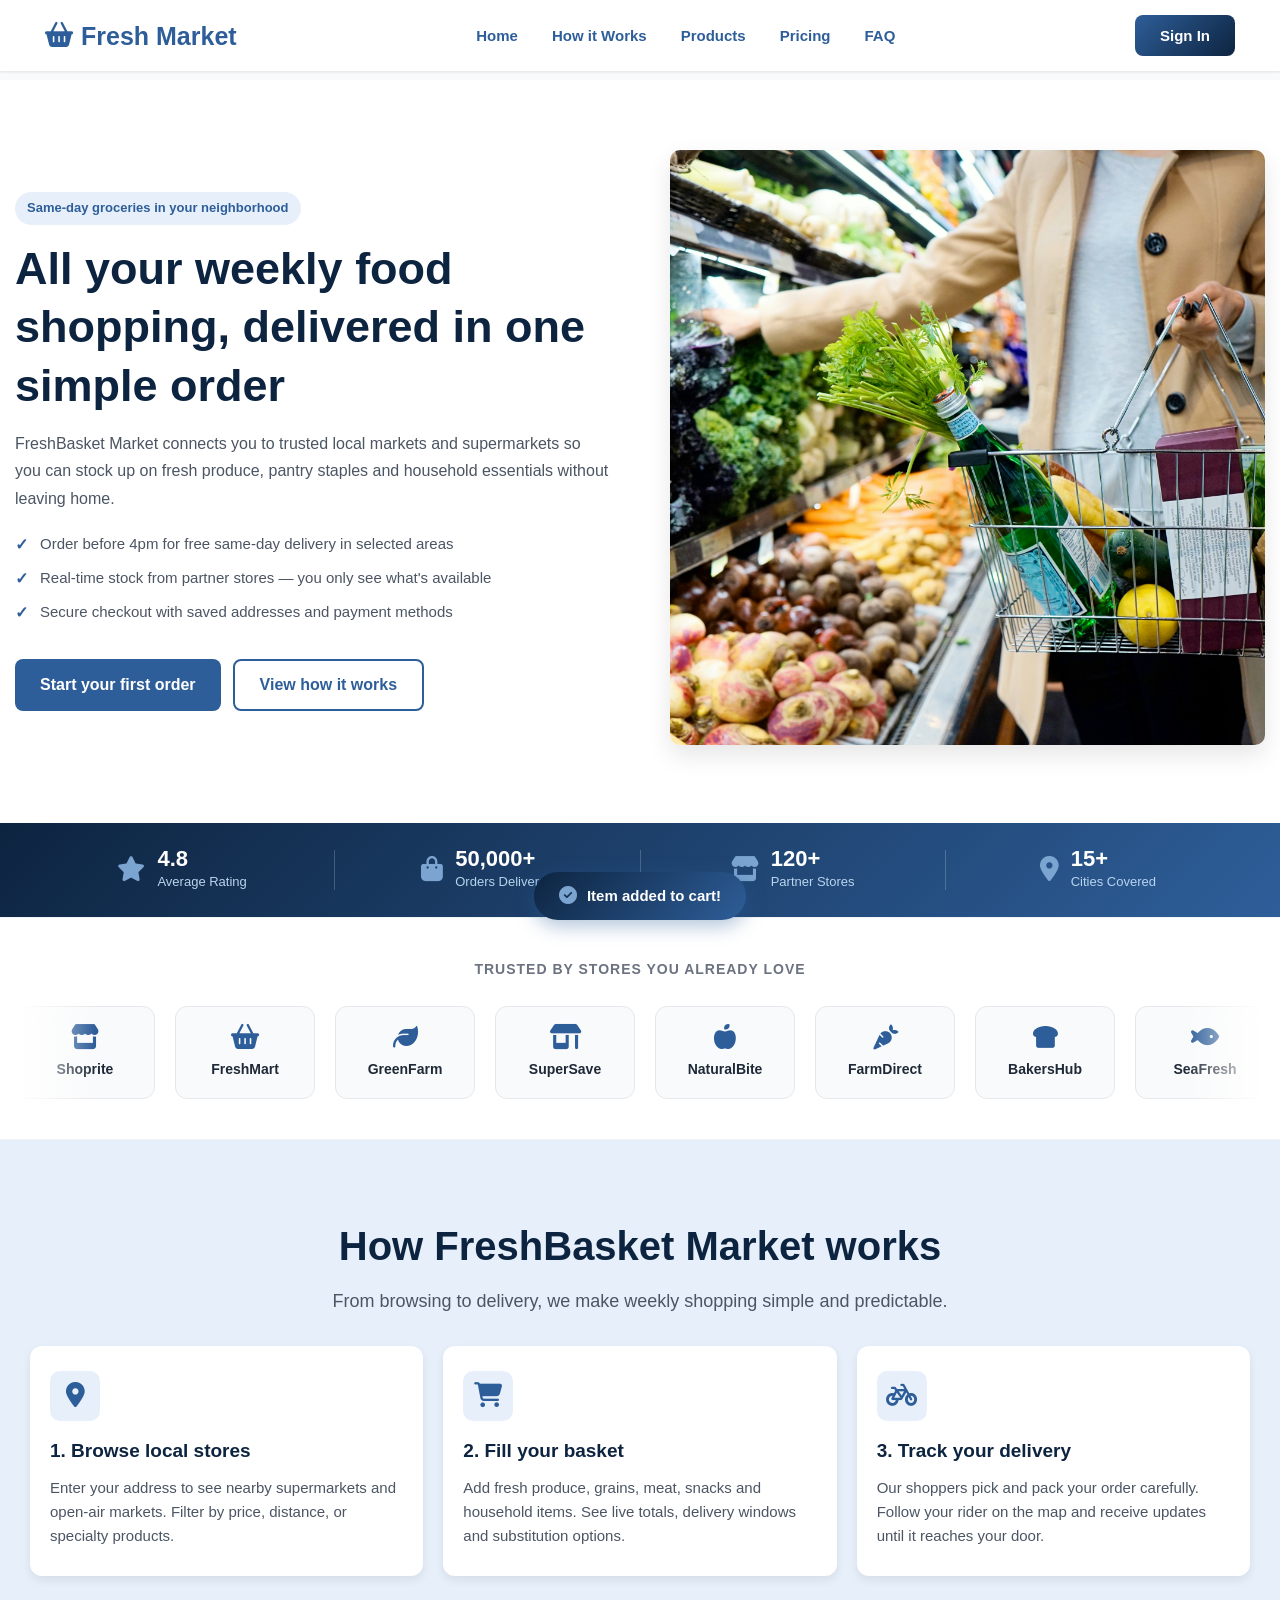
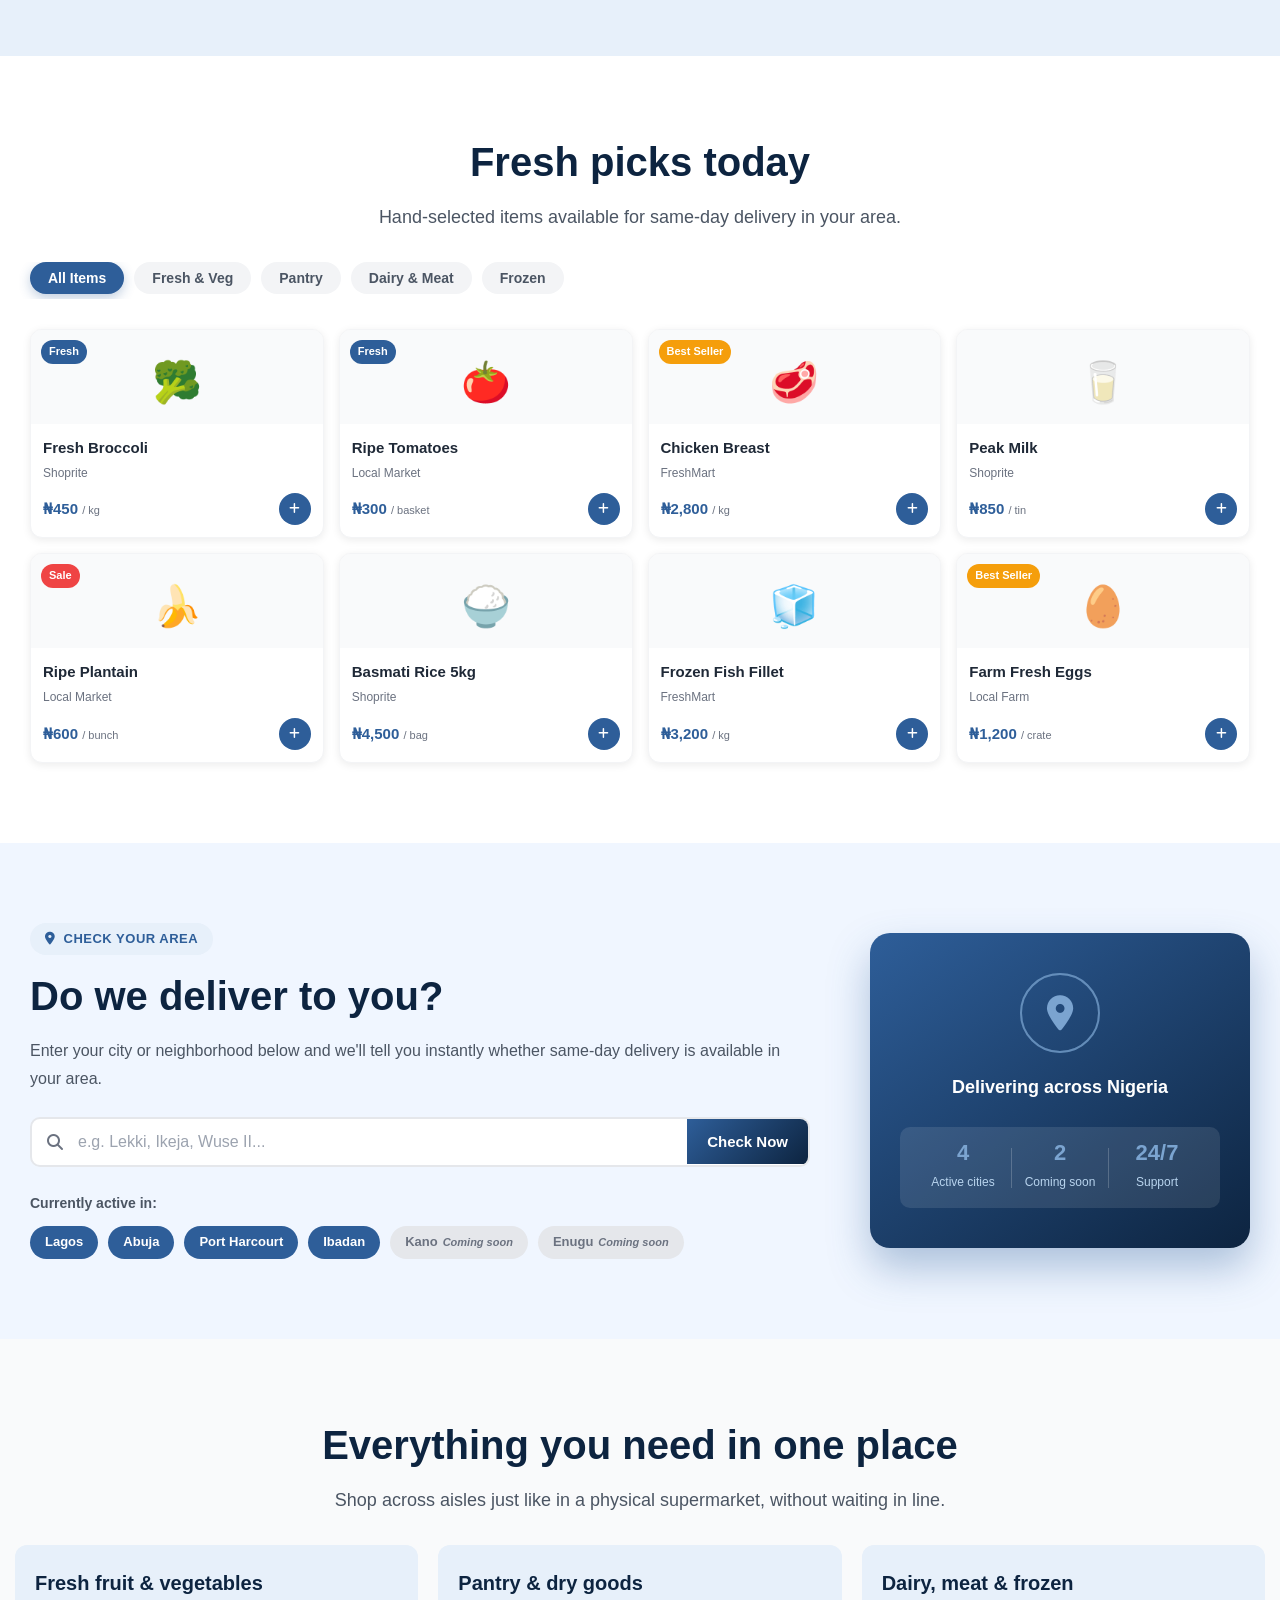
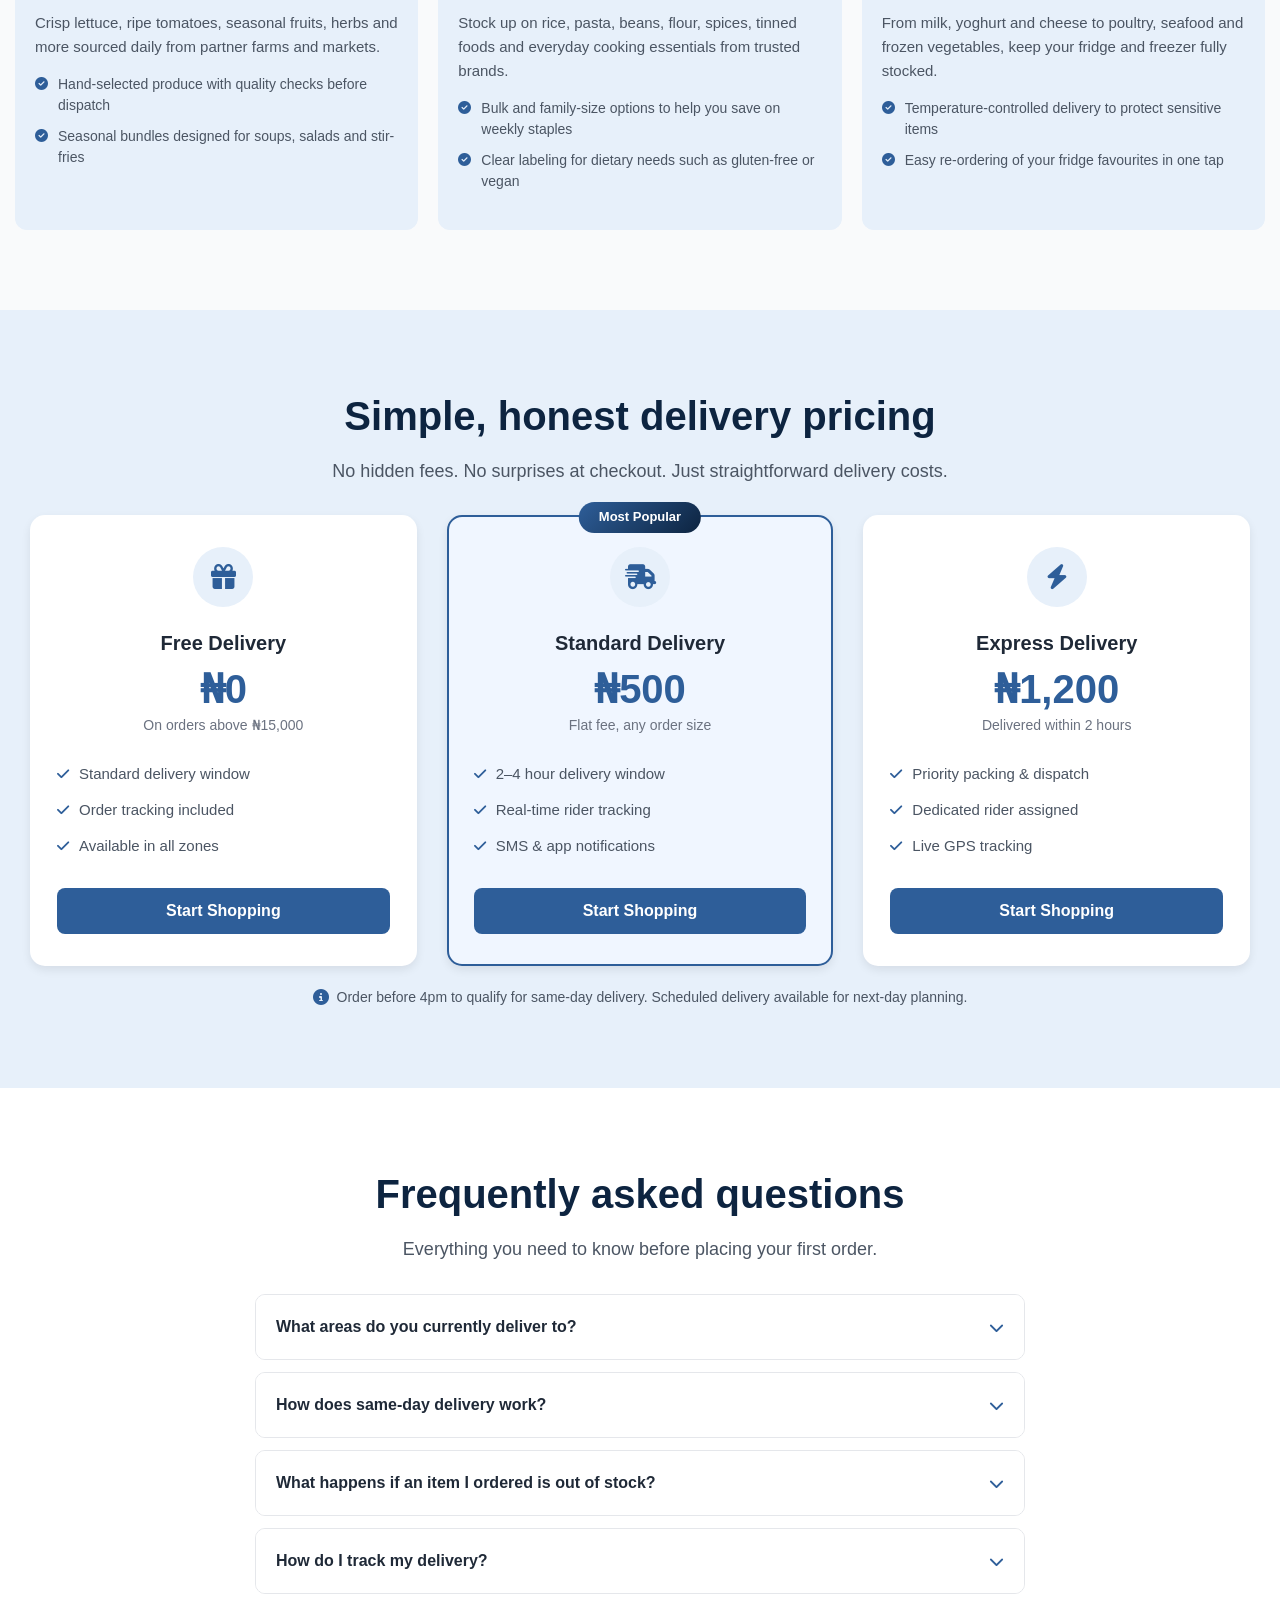
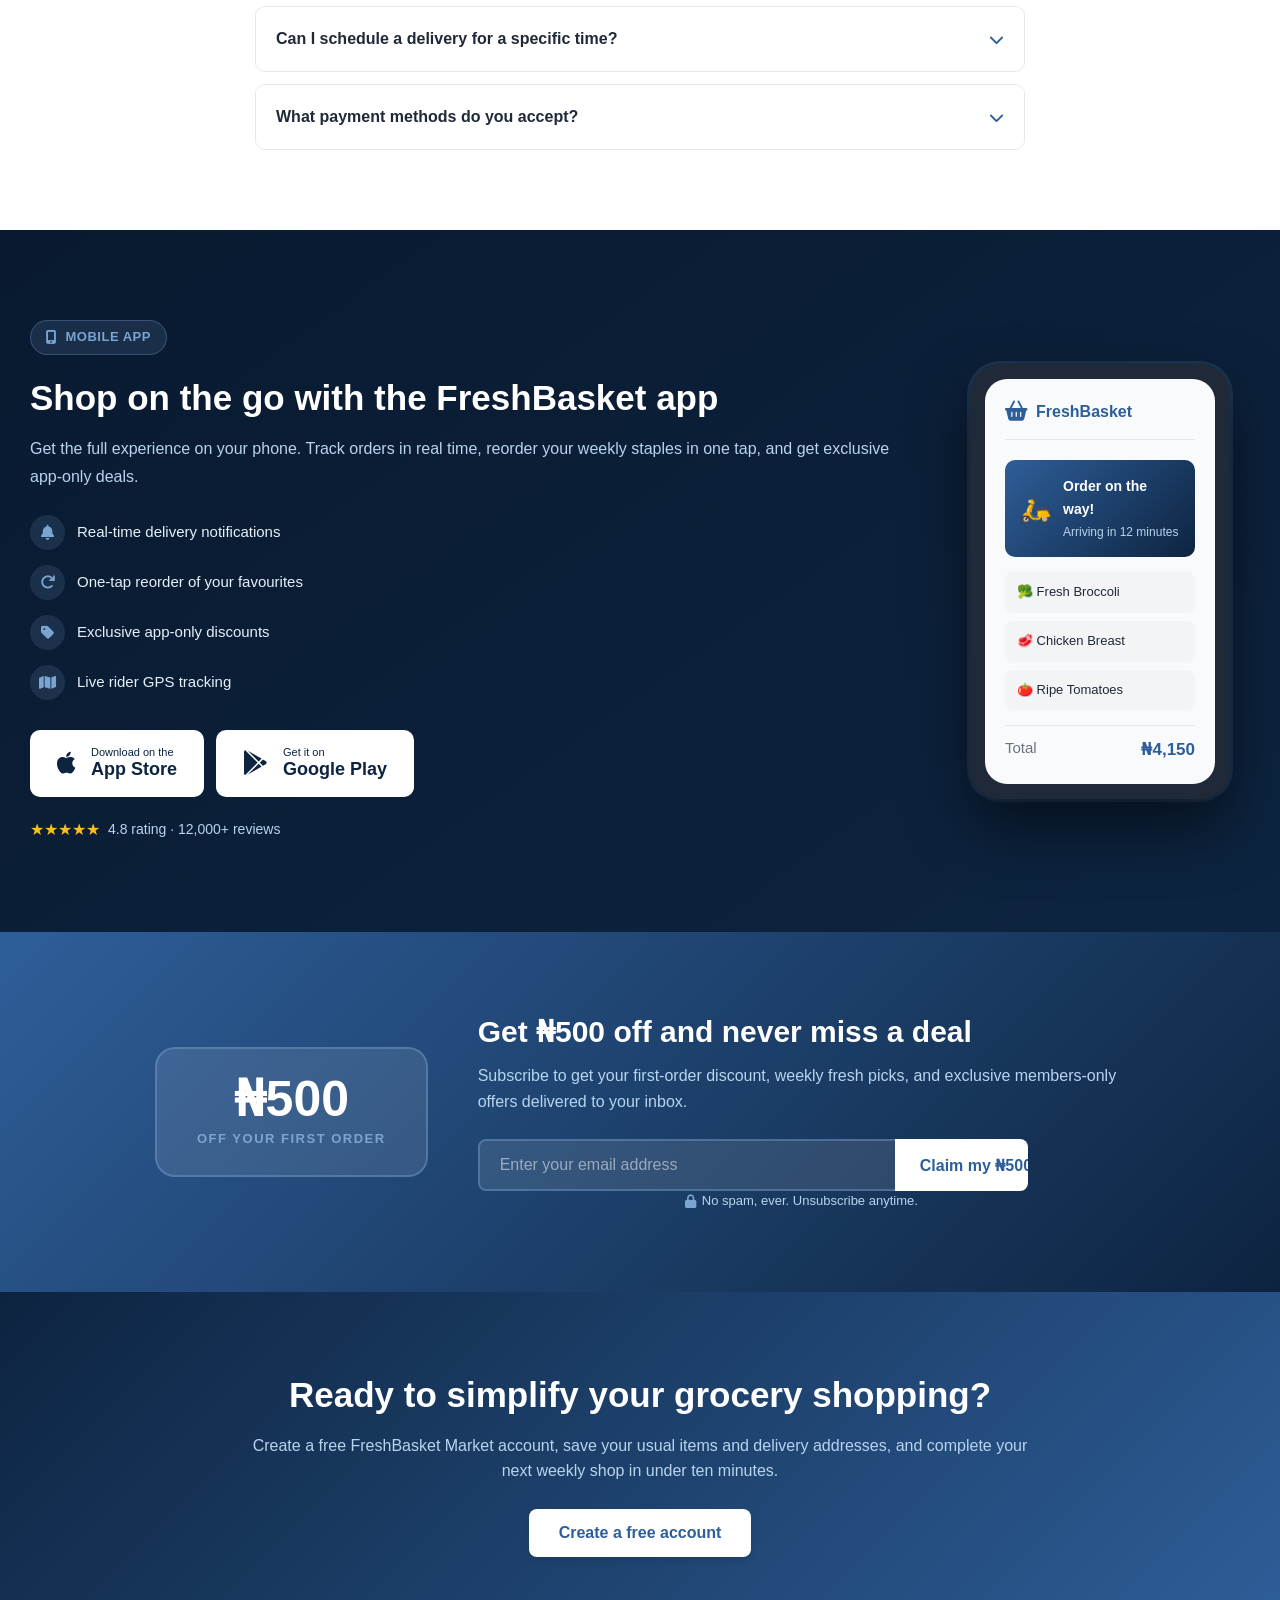
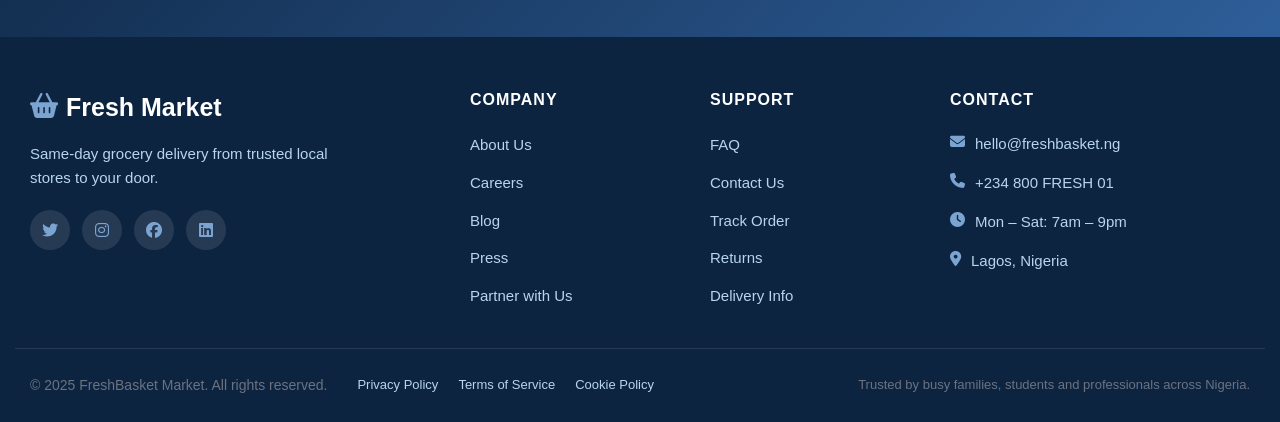
==== commit fd04389e: "feat: Sapphire VEIL redesign, dynamic data layer, JS bug fixes - Recolor entire UI from green to Sap" ====
--- a/index.html
+++ b/index.html
@@ -3,12 +3,13 @@
 <head>
     <meta charset="UTF-8">
     <meta name="viewport" content="width=device-width, initial-scale=1.0">
-    <title>FreshBasket Market — Same-Day Grocery Delivery</title>
+    <title>FreshBasket Market | Same-Day Grocery Delivery</title>
+    <meta name="description" content="FreshBasket Market connects you to trusted local markets and supermarkets for same-day grocery delivery across Lagos, Abuja, Port Harcourt and Ibadan.">
     <link rel="stylesheet" href="index.css">
     <link rel="stylesheet" href="https://cdnjs.cloudflare.com/ajax/libs/font-awesome/6.4.0/css/all.min.css">
 </head>
 <body>
-         <!-- HEADER -->
+
     <header class="header">
         <div class="container">
             <div class="header-content">
@@ -39,7 +40,6 @@
     </header>
 
 
-         <!-- HERO SECTION -->
     <section class="hero" id="home">
         <div class="hero-container">
             <div class="hero-grid">
@@ -51,8 +51,8 @@
                         FreshBasket Market connects you to trusted local markets and supermarkets so you can stock up on fresh produce, pantry staples and household essentials without leaving home.
                     </p>
                     <ul class="hero-features">
-                        <li>Order before 4pm for free same-day delivery in selected markets</li>
-                        <li>Real time stock from partner stores so you only see what is available</li>
+                        <li>Order before 4pm for free same-day delivery in selected areas</li>
+                        <li>Real-time stock from partner stores — you only see what's available</li>
                         <li>Secure checkout with saved addresses and payment methods</li>
                     </ul>
                     <div class="hero-buttons">
@@ -62,15 +62,14 @@
                 </div>
 
                 <div class="hero-image">
-                    <img src="./veges.jpg" alt="Fresh groceries store" loading="lazy">
-                </div>
-
-            </div>
-        </div>
-    </section>
-
-
-         <!-- TRUST BAR (Phase 1) -->
+                    <img src="./store.jpg" alt="Fresh groceries ready for delivery" loading="lazy">
+                </div>
+
+            </div>
+        </div>
+    </section>
+
+
     <section class="trust-bar">
         <div class="container">
             <div class="trust-items">
@@ -78,7 +77,7 @@
                 <div class="trust-item">
                     <i class="fas fa-star"></i>
                     <div class="trust-text">
-                        <span class="trust-number" data-target="4.9">0</span>
+                        <span class="trust-number" data-target="4.8"></span>
                         <span class="trust-label">Average Rating</span>
                     </div>
                 </div>
@@ -88,7 +87,7 @@
                 <div class="trust-item">
                     <i class="fas fa-shopping-bag"></i>
                     <div class="trust-text">
-                        <span class="trust-number" data-target="50000">0</span>
+                        <span class="trust-number" data-target="50000"></span>
                         <span class="trust-label">Orders Delivered</span>
                     </div>
                 </div>
@@ -98,7 +97,7 @@
                 <div class="trust-item">
                     <i class="fas fa-store"></i>
                     <div class="trust-text">
-                        <span class="trust-number" data-target="200">0</span>
+                        <span class="trust-number" data-target="120"></span>
                         <span class="trust-label">Partner Stores</span>
                     </div>
                 </div>
@@ -108,7 +107,7 @@
                 <div class="trust-item">
                     <i class="fas fa-map-marker-alt"></i>
                     <div class="trust-text">
-                        <span class="trust-number" data-target="30">0</span>
+                        <span class="trust-number" data-target="15"></span>
                         <span class="trust-label">Cities Covered</span>
                     </div>
                 </div>
@@ -118,96 +117,16 @@
     </section>
 
 
-         <!-- [PHASE 2 — NEW] PARTNER STORE LOGOS
-         WHY HERE: Right after trust bar stats.
-         The numbers build credibility first, then
-         the logos back them up with recognizable
-         brands. This is the exact pattern used by
-         Instacart, Uber Eats, and DoorDash. -->
     <section class="partners">
         <div class="container">
-
             <p class="partners-label">Trusted by stores you already love</p>
-
             <div class="partners-track-wrapper">
-                <div class="partners-track" id="partnersTrack">
-
-                    <!-- Logo cards — duplicated for infinite scroll effect -->
-                    <div class="partner-logo">
-                        <i class="fas fa-store"></i>
-                        <span>Shoprite</span>
-                    </div>
-                    <div class="partner-logo">
-                        <i class="fas fa-shopping-basket"></i>
-                        <span>FreshMart</span>
-                    </div>
-                    <div class="partner-logo">
-                        <i class="fas fa-leaf"></i>
-                        <span>GreenFarm</span>
-                    </div>
-                    <div class="partner-logo">
-                        <i class="fas fa-store-alt"></i>
-                        <span>SuperSave</span>
-                    </div>
-                    <div class="partner-logo">
-                        <i class="fas fa-apple-alt"></i>
-                        <span>NaturalBite</span>
-                    </div>
-                    <div class="partner-logo">
-                        <i class="fas fa-carrot"></i>
-                        <span>FarmDirect</span>
-                    </div>
-                    <div class="partner-logo">
-                        <i class="fas fa-bread-slice"></i>
-                        <span>BakersHub</span>
-                    </div>
-                    <div class="partner-logo">
-                        <i class="fas fa-fish"></i>
-                        <span>SeaFresh</span>
-                    </div>
-
-                    <!-- Duplicates for seamless loop -->
-                    <div class="partner-logo" aria-hidden="true">
-                        <i class="fas fa-store"></i>
-                        <span>Shoprite</span>
-                    </div>
-                    <div class="partner-logo" aria-hidden="true">
-                        <i class="fas fa-shopping-basket"></i>
-                        <span>FreshMart</span>
-                    </div>
-                    <div class="partner-logo" aria-hidden="true">
-                        <i class="fas fa-leaf"></i>
-                        <span>GreenFarm</span>
-                    </div>
-                    <div class="partner-logo" aria-hidden="true">
-                        <i class="fas fa-store-alt"></i>
-                        <span>SuperSave</span>
-                    </div>
-                    <div class="partner-logo" aria-hidden="true">
-                        <i class="fas fa-apple-alt"></i>
-                        <span>NaturalBite</span>
-                    </div>
-                    <div class="partner-logo" aria-hidden="true">
-                        <i class="fas fa-carrot"></i>
-                        <span>FarmDirect</span>
-                    </div>
-                    <div class="partner-logo" aria-hidden="true">
-                        <i class="fas fa-bread-slice"></i>
-                        <span>BakersHub</span>
-                    </div>
-                    <div class="partner-logo" aria-hidden="true">
-                        <i class="fas fa-fish"></i>
-                        <span>SeaFresh</span>
-                    </div>
-
-                </div>
-            </div>
-
-        </div>
-    </section>
-
-
-         <!-- HOW IT WORKS (Phase 1) -->
+                <div class="partners-track" id="partnersTrack"></div>
+            </div>
+        </div>
+    </section>
+
+
     <section class="how-it-works" id="how">
         <div class="container">
             <h2 class="main-title">How FreshBasket Market works</h2>
@@ -250,7 +169,6 @@
     </section>
 
 
-         <!-- FEATURED PRODUCTS (Phase 1) -->
     <section class="products" id="products">
         <div class="container">
             <h2 class="main-title">Fresh picks today</h2>
@@ -258,132 +176,13 @@
 
             <div class="product-filters">
                 <button class="filter-btn active" data-filter="all">All Items</button>
-                <button class="filter-btn" data-filter="fresh">Fresh & Veg</button>
+                <button class="filter-btn" data-filter="fresh">Fresh &amp; Veg</button>
                 <button class="filter-btn" data-filter="pantry">Pantry</button>
-                <button class="filter-btn" data-filter="dairy">Dairy & Meat</button>
+                <button class="filter-btn" data-filter="dairy">Dairy &amp; Meat</button>
                 <button class="filter-btn" data-filter="frozen">Frozen</button>
             </div>
 
-            <div class="product-grid">
-
-                <div class="product-card" data-category="fresh">
-                    <div class="product-badge">Fresh</div>
-                    <div class="product-img">🥦</div>
-                    <div class="product-info">
-                        <h4 class="product-name">Fresh Broccoli</h4>
-                        <p class="product-store">Shoprite</p>
-                        <div class="product-footer">
-                            <span class="product-price">₦450 <small>/ kg</small></span>
-                            <button class="add-to-cart" aria-label="Add Fresh Broccoli to cart">
-                                <i class="fas fa-plus"></i>
-                            </button>
-                        </div>
-                    </div>
-                </div>
-
-                <div class="product-card" data-category="fresh">
-                    <div class="product-badge">Fresh</div>
-                    <div class="product-img">🍅</div>
-                    <div class="product-info">
-                        <h4 class="product-name">Ripe Tomatoes</h4>
-                        <p class="product-store">Local Market</p>
-                        <div class="product-footer">
-                            <span class="product-price">₦300 <small>/ basket</small></span>
-                            <button class="add-to-cart" aria-label="Add Ripe Tomatoes to cart">
-                                <i class="fas fa-plus"></i>
-                            </button>
-                        </div>
-                    </div>
-                </div>
-
-                <div class="product-card" data-category="dairy">
-                    <div class="product-badge best-seller">Best Seller</div>
-                    <div class="product-img">🥩</div>
-                    <div class="product-info">
-                        <h4 class="product-name">Chicken Breast</h4>
-                        <p class="product-store">FreshMart</p>
-                        <div class="product-footer">
-                            <span class="product-price">₦2,800 <small>/ kg</small></span>
-                            <button class="add-to-cart" aria-label="Add Chicken Breast to cart">
-                                <i class="fas fa-plus"></i>
-                            </button>
-                        </div>
-                    </div>
-                </div>
-
-                <div class="product-card" data-category="pantry">
-                    <div class="product-img">🥛</div>
-                    <div class="product-info">
-                        <h4 class="product-name">Peak Milk</h4>
-                        <p class="product-store">Shoprite</p>
-                        <div class="product-footer">
-                            <span class="product-price">₦850 <small>/ tin</small></span>
-                            <button class="add-to-cart" aria-label="Add Peak Milk to cart">
-                                <i class="fas fa-plus"></i>
-                            </button>
-                        </div>
-                    </div>
-                </div>
-
-                <div class="product-card" data-category="fresh">
-                    <div class="product-badge sale">Sale</div>
-                    <div class="product-img">🍌</div>
-                    <div class="product-info">
-                        <h4 class="product-name">Ripe Plantain</h4>
-                        <p class="product-store">Local Market</p>
-                        <div class="product-footer">
-                            <span class="product-price">₦600 <small>/ bunch</small></span>
-                            <button class="add-to-cart" aria-label="Add Ripe Plantain to cart">
-                                <i class="fas fa-plus"></i>
-                            </button>
-                        </div>
-                    </div>
-                </div>
-
-                <div class="product-card" data-category="pantry">
-                    <div class="product-img">🍚</div>
-                    <div class="product-info">
-                        <h4 class="product-name">Basmati Rice 5kg</h4>
-                        <p class="product-store">Shoprite</p>
-                        <div class="product-footer">
-                            <span class="product-price">₦4,500 <small>/ bag</small></span>
-                            <button class="add-to-cart" aria-label="Add Basmati Rice to cart">
-                                <i class="fas fa-plus"></i>
-                            </button>
-                        </div>
-                    </div>
-                </div>
-
-                <div class="product-card" data-category="frozen">
-                    <div class="product-img">🧊</div>
-                    <div class="product-info">
-                        <h4 class="product-name">Frozen Fish Fillet</h4>
-                        <p class="product-store">FreshMart</p>
-                        <div class="product-footer">
-                            <span class="product-price">₦3,200 <small>/ kg</small></span>
-                            <button class="add-to-cart" aria-label="Add Frozen Fish to cart">
-                                <i class="fas fa-plus"></i>
-                            </button>
-                        </div>
-                    </div>
-                </div>
-
-                <div class="product-card" data-category="dairy">
-                    <div class="product-badge best-seller">Best Seller</div>
-                    <div class="product-img">🥚</div>
-                    <div class="product-info">
-                        <h4 class="product-name">Farm Fresh Eggs</h4>
-                        <p class="product-store">Local Farm</p>
-                        <div class="product-footer">
-                            <span class="product-price">₦1,200 <small>/ crate</small></span>
-                            <button class="add-to-cart" aria-label="Add Farm Eggs to cart">
-                                <i class="fas fa-plus"></i>
-                            </button>
-                        </div>
-                    </div>
-                </div>
-
-            </div>
+            <div class="product-grid"></div>
 
             <div class="cart-toast" id="cartToast" role="alert" aria-live="polite">
                 <i class="fas fa-check-circle"></i>
@@ -394,19 +193,8 @@
     </section>
 
 
-         <!-- [PHASE 2 — NEW] COVERAGE CHECKER
-         WHY HERE: After products the user is engaged
-         and interested. This is the exact moment
-         they ask "but does it deliver to ME?"
-         Answering that question here prevents them
-         from leaving to find out.
-         NOTE: Cities list is hardcoded for frontend
-         demo. In production, replace with a real
-         geocoding API call (e.g. Google Maps API). -->
-
     <section class="coverage" id="coverage">
         <div class="container">
-
             <div class="coverage-grid">
 
                 <div class="coverage-content">
@@ -430,26 +218,14 @@
                                 aria-label="Enter your location"
                                 autocomplete="off"
                             >
-                            <button class="coverage-btn" id="coverageBtn">
-                                Check Now
-                            </button>
-                        </div>
-
-                        <!-- Result appears here -->
+                            <button class="coverage-btn" id="coverageBtn">Check Now</button>
+                        </div>
                         <div class="coverage-result" id="coverageResult" aria-live="polite"></div>
                     </div>
 
-                    <!-- Active Cities -->
                     <div class="coverage-cities">
                         <p class="coverage-cities-label">Currently active in:</p>
-                        <div class="coverage-city-tags">
-                            <span class="city-tag">Lagos</span>
-                            <span class="city-tag">Abuja</span>
-                            <span class="city-tag">Port Harcourt</span>
-                            <span class="city-tag">Ibadan</span>
-                            <span class="city-tag coming-soon">Kano <small>Coming soon</small></span>
-                            <span class="city-tag coming-soon">Enugu <small>Coming soon</small></span>
-                        </div>
+                        <div class="coverage-city-tags"></div>
                     </div>
                 </div>
 
@@ -485,7 +261,6 @@
     </section>
 
 
-         <!-- CATEGORIES (Phase 1) -->
     <section class="categories">
         <div class="cat-container">
             <h2 class="main-title">Everything you need in one place</h2>
@@ -494,7 +269,7 @@
             <div class="cat-cards">
 
                 <div class="category">
-                    <h3 class="cat-title">Fresh fruit & vegetables</h3>
+                    <h3 class="cat-title">Fresh fruit &amp; vegetables</h3>
                     <p class="cat-description">
                         Crisp lettuce, ripe tomatoes, seasonal fruits, herbs and more sourced daily from partner farms and markets.
                     </p>
@@ -505,7 +280,7 @@
                 </div>
 
                 <div class="category">
-                    <h3 class="cat-title">Pantry & dry goods</h3>
+                    <h3 class="cat-title">Pantry &amp; dry goods</h3>
                     <p class="cat-description">
                         Stock up on rice, pasta, beans, flour, spices, tinned foods and everyday cooking essentials from trusted brands.
                     </p>
@@ -516,7 +291,7 @@
                 </div>
 
                 <div class="category">
-                    <h3 class="cat-title">Dairy, meat & frozen</h3>
+                    <h3 class="cat-title">Dairy, meat &amp; frozen</h3>
                     <p class="cat-description">
                         From milk, yoghurt and cheese to poultry, seafood and frozen vegetables, keep your fridge and freezer fully stocked.
                     </p>
@@ -530,7 +305,7 @@
         </div>
     </section>
 
-         <!-- PRICING (Phase 1) -->
+
     <section class="pricing" id="pricing">
         <div class="container">
             <h2 class="main-title">Simple, honest delivery pricing</h2>
@@ -562,9 +337,9 @@
                     <div class="pricing-amount">₦500</div>
                     <p class="pricing-condition">Flat fee, any order size</p>
                     <ul class="pricing-features">
-                        <li><i class="fas fa-check"></i> 2 – 4 hour delivery window</li>
+                        <li><i class="fas fa-check"></i> 2–4 hour delivery window</li>
                         <li><i class="fas fa-check"></i> Real-time rider tracking</li>
-                        <li><i class="fas fa-check"></i> SMS & app notifications</li>
+                        <li><i class="fas fa-check"></i> SMS &amp; app notifications</li>
                     </ul>
                     <button class="btn-primary shop-trigger">Start Shopping</button>
                 </div>
@@ -577,7 +352,7 @@
                     <div class="pricing-amount">₦1,200</div>
                     <p class="pricing-condition">Delivered within 2 hours</p>
                     <ul class="pricing-features">
-                        <li><i class="fas fa-check"></i> Priority packing & dispatch</li>
+                        <li><i class="fas fa-check"></i> Priority packing &amp; dispatch</li>
                         <li><i class="fas fa-check"></i> Dedicated rider assigned</li>
                         <li><i class="fas fa-check"></i> Live GPS tracking</li>
                     </ul>
@@ -593,89 +368,18 @@
         </div>
     </section>
 
-         <!-- FAQ (Phase 1) -->
+
     <section class="faq" id="faq">
         <div class="container">
             <h2 class="main-title">Frequently asked questions</h2>
             <p class="subtitle">Everything you need to know before placing your first order.</p>
-
-            <div class="faq-grid">
-
-                <div class="faq-item">
-                    <button class="faq-question" aria-expanded="false">
-                        <span>What areas do you currently deliver to?</span>
-                        <i class="fas fa-chevron-down faq-icon"></i>
-                    </button>
-                    <div class="faq-answer">
-                        <p>We currently deliver across Lagos, Abuja, Port Harcourt, and Ibadan. We are expanding rapidly — enter your address at checkout to confirm coverage in your area.</p>
-                    </div>
-                </div>
-
-                <div class="faq-item">
-                    <button class="faq-question" aria-expanded="false">
-                        <span>How do I track my order after placing it?</span>
-                        <i class="fas fa-chevron-down faq-icon"></i>
-                    </button>
-                    <div class="faq-answer">
-                        <p>Once your order is confirmed, you receive a tracking link via SMS and email. You can follow your rider on a live map from the moment they are dispatched until delivery.</p>
-                    </div>
-                </div>
-
-                <div class="faq-item">
-                    <button class="faq-question" aria-expanded="false">
-                        <span>What happens if an item I ordered is out of stock?</span>
-                        <i class="fas fa-chevron-down faq-icon"></i>
-                    </button>
-                    <div class="faq-answer">
-                        <p>Our platform shows real-time stock from partner stores. In the rare case an item sells out after your order, we will contact you immediately to offer a suitable substitution or a full refund for that item.</p>
-                    </div>
-                </div>
-
-                <div class="faq-item">
-                    <button class="faq-question" aria-expanded="false">
-                        <span>Can I schedule a delivery for a specific time?</span>
-                        <i class="fas fa-chevron-down faq-icon"></i>
-                    </button>
-                    <div class="faq-answer">
-                        <p>Yes. At checkout you can choose a scheduled delivery slot for next-day delivery. Same-day delivery is available for orders placed before 4pm, subject to your location.</p>
-                    </div>
-                </div>
-
-                <div class="faq-item">
-                    <button class="faq-question" aria-expanded="false">
-                        <span>What payment methods do you accept?</span>
-                        <i class="fas fa-chevron-down faq-icon"></i>
-                    </button>
-                    <div class="faq-answer">
-                        <p>We accept all major debit and credit cards, bank transfers, and mobile money. You can save your payment details securely for faster checkout on future orders.</p>
-                    </div>
-                </div>
-
-                <div class="faq-item">
-                    <button class="faq-question" aria-expanded="false">
-                        <span>How do I return an item or get a refund?</span>
-                        <i class="fas fa-chevron-down faq-icon"></i>
-                    </button>
-                    <div class="faq-answer">
-                        <p>If you receive a damaged, wrong, or spoiled item, report it within 24 hours via the app or our support line. Refunds are processed within 2 – 3 business days back to your original payment method.</p>
-                    </div>
-                </div>
-
-            </div>
-        </div>
-    </section>
-
-
-         <!-- [PHASE 2 — NEW] APP DOWNLOAD SECTION
-         WHY HERE: After FAQ the user is fully
-         informed and confident. This is the highest
-         intent point — nudge them to the app
-         before the final CTA. Every mature delivery
-         product (Jumia, Glovo, DoorDash) has this. -->
+            <div class="faq-grid"></div>
+        </div>
+    </section>
+
 
     <section class="app-download">
         <div class="container">
-
             <div class="app-grid">
 
                 <div class="app-content">
@@ -761,17 +465,9 @@
         </div>
     </section>
 
-         <!-- [PHASE 2 — NEW] NEWSLETTER WITH DISCOUNT
-         WHY HERE: Between app download and CTA is
-         the last chance to capture users who aren't
-         ready to order yet. The ₦500 discount
-         creates enough incentive to hand over
-         an email. This is a lead generation
-         pattern used by every major e-commerce site. -->
 
     <section class="newsletter">
         <div class="container">
-
             <div class="newsletter-content">
 
                 <div class="newsletter-offer">
@@ -795,15 +491,12 @@
                                 aria-label="Email address for newsletter"
                                 required
                             >
-                            <button type="submit" class="newsletter-btn">
-                                Claim my ₦500
-                            </button>
+                            <button type="submit" class="newsletter-btn">Claim my ₦500</button>
                         </div>
                         <span class="newsletter-error" id="newsletterError"></span>
                     </form>
 
-                    <!-- Success state (hidden by default) -->
-                    <div class="newsletter-success" id="newsletterSuccess" style="display:none;">
+                    <div class="newsletter-success" id="newsletterSuccess">
                         <i class="fas fa-check-circle"></i>
                         <div>
                             <strong>You're in! Check your inbox.</strong>
@@ -822,7 +515,6 @@
     </section>
 
 
-         <!-- CTA SECTION (Phase 1) -->
     <section class="cta">
         <div class="cta-content">
             <h2 class="cta-title">Ready to simplify your grocery shopping?</h2>
@@ -833,7 +525,7 @@
         </div>
     </section>
 
-         <!-- FOOTER (Phase 1) -->
+
     <footer class="footer">
         <div class="container">
 
@@ -890,7 +582,7 @@
                     <ul class="footer-contact">
                         <li>
                             <i class="fas fa-envelope"></i>
-                            <span><a href="/cdn-cgi/l/email-protection" class="__cf_email__" data-cfemail="355d5059595a75534750465d5754465e50411b565a58">[email&#160;protected]</a></span>
+                            <span>hello@freshbasket.ng</span>
                         </li>
                         <li>
                             <i class="fas fa-phone"></i>
@@ -911,7 +603,7 @@
 
             <div class="footer-bottom">
                 <div class="footer-legal">
-                    <p>© 2025 FreshBasket Market. All rights reserved.</p>
+                    <p>&copy; 2025 FreshBasket Market. All rights reserved.</p>
                     <div class="footer-legal-links">
                         <a href="#">Privacy Policy</a>
                         <a href="#">Terms of Service</a>
@@ -926,18 +618,20 @@
         </div>
     </footer>
 
-    <!-- Floating CTA (Mobile only) — Phase 1 -->
+
+
+    <!-- Floating CTA — mobile only -->
     <a href="#products" class="floating-cta" aria-label="Start shopping">
         <i class="fas fa-shopping-basket"></i>
         <span>Shop Now</span>
     </a>
 
-    <!-- Back to Top — Phase 1 -->
+    <!-- Back to Top -->
     <button class="back-to-top" id="backToTop" aria-label="Back to top">
         <i class="fas fa-chevron-up"></i>
     </button>
 
-         <!-- AUTH MODAL — Sign In / Create Account -->
+
     <div class="auth-overlay" id="authOverlay" role="dialog" aria-modal="true" aria-labelledby="authModalTitle">
         <div class="auth-modal">
 
@@ -984,7 +678,7 @@
                     </div>
                     <button type="submit" class="auth-submit" id="signInSubmit">
                         <span class="btn-text">Sign In</span>
-                        <span class="btn-spinner" style="display:none;"><i class="fas fa-circle-notch fa-spin"></i></span>
+                        <span class="btn-spinner"><i class="fas fa-circle-notch fa-spin"></i></span>
                     </button>
                 </form>
                 <p class="auth-switch">
@@ -994,7 +688,7 @@
             </div>
 
             <!-- CREATE ACCOUNT FORM -->
-            <div class="auth-form-wrapper" id="formSignUp" style="display:none;">
+            <div class="auth-form-wrapper" id="formSignUp">
                 <h2 class="auth-title">Create your account</h2>
                 <p class="auth-subtitle">Join FreshBasket and get ₦500 off your first order</p>
                 <form class="auth-form" id="signUpForm" novalidate>
@@ -1038,7 +732,7 @@
                     </div>
                     <button type="submit" class="auth-submit" id="signUpSubmit">
                         <span class="btn-text">Create Account</span>
-                        <span class="btn-spinner" style="display:none;"><i class="fas fa-circle-notch fa-spin"></i></span>
+                        <span class="btn-spinner"><i class="fas fa-circle-notch fa-spin"></i></span>
                     </button>
                 </form>
                 <p class="auth-switch">
@@ -1048,7 +742,7 @@
             </div>
 
             <!-- SUCCESS STATE -->
-            <div class="auth-success" id="authSuccess" style="display:none;">
+            <div class="auth-success" id="authSuccess">
                 <div class="success-icon"><i class="fas fa-check"></i></div>
                 <h2 class="auth-title" id="successTitle">Welcome!</h2>
                 <p class="auth-subtitle" id="successMsg">You're signed in to FreshBasket.</p>
@@ -1058,11 +752,14 @@
         </div>
     </div>
 
-    <!-- INFO TOAST (for forgot password, app store, etc.) -->
+    <!-- Info Toast -->
     <div class="info-toast" id="infoToast" role="alert" aria-live="polite">
         <i class="fas fa-info-circle"></i>
         <span id="infoToastMsg"></span>
     </div>
+
+
+    <script src="data.js"></script>
     <script src="index.js"></script>
 
 </body>
--- a/index.css
+++ b/index.css
@@ -1,8 +1,17 @@
-
-   /* FRESH MARKET — index.css
+/* FRESH MARKET — index.css
    Mobile-first, content-based breakpoints
-   rem for spacing/typography | em for queries */
- 
+   rem for spacing/typography | em for queries
+   Color scheme: Sapphire VEIL
+   ─────────────────────────────────────────
+   #0D2440  dark navy (backgrounds)
+   #2E5E99  primary blue (actions, headings)
+   #3a6fad  primary hover
+   #7BA4D0  accent (on dark bg)
+   #E7F0FA  light blue (section bg)
+   #f0f6ff  very light blue (card bg)
+   #b8d4ee  muted accent text
+*/
+
 * {
     margin: 0;
     padding: 0;
@@ -34,7 +43,7 @@
     padding: 0 1.5rem;
 }
 
-   /* HEADER — MOBILE FIRST */
+
 .header {
     background-color: #ffffff;
     box-shadow: 0 0.1rem 0.3rem rgba(0, 0, 0, 0.1);
@@ -49,6 +58,7 @@
 
 .header.scrolled {
     background-color: rgba(255, 255, 255, 0.97);
+    -webkit-backdrop-filter: blur(1rem);
     backdrop-filter: blur(1rem);
     box-shadow: 0 0.2rem 1rem rgba(0, 0, 0, 0.12);
 }
@@ -69,20 +79,26 @@
     gap: 0.8rem;
     flex-shrink: 0;
     text-decoration: none;
+    transition: transform 0.3s cubic-bezier(0.34, 1.56, 0.64, 1);
+}
+
+.logo:hover {
+    transform: scale(1.06);
 }
 
 .logo-icon {
-    color: #086647;
+    color: #2E5E99;
     font-size: 2rem;
+    transition: color 0.3s ease;
 }
 
 .logo-text {
     font-size: 2rem;
     font-weight: 700;
-    color: #086647;
-}
-
-/* Navigation — MOBILE: hidden, slides in */
+    color: #2E5E99;
+    transition: color 0.3s ease;
+}
+
 .nav-links {
     position: fixed;
     top: 6.5rem;
@@ -113,26 +129,25 @@
 
 .nav-links a {
     text-decoration: none;
-    color: #086647;
+    color: #2E5E99;
     font-weight: 600;
     font-size: 1.8rem;
     display: block;
     padding: 1.2rem;
     transition: all 0.3s ease;
     border-radius: 0.8rem;
+    position: relative;
 }
 
 .nav-links a:hover {
-    color: #059669;
-    background-color: #d1fae5;
-}
-
-/* Sign In — MOBILE: hidden */
+    color: #0D2440;
+    background-color: #E7F0FA;
+}
+
 .sign-btn {
     display: none;
 }
 
-/* Hamburger — MOBILE: visible */
 .hamburger {
     display: flex;
     flex-direction: column;
@@ -147,7 +162,7 @@
 .hamburger span {
     width: 2.5rem;
     height: 0.3rem;
-    background-color: #086647;
+    background-color: #2E5E99;
     border-radius: 0.2rem;
     transition: all 0.3s ease;
 }
@@ -165,7 +180,6 @@
 }
 
 
-   /* HERO — MOBILE FIRST */
 .hero {
     background-color: #ffffff;
     padding: 3rem 0;
@@ -189,8 +203,8 @@
 
 .hero-label {
     font-size: 1.3rem;
-    background-color: #d1fae5;
-    color: #086647;
+    background-color: #E7F0FA;
+    color: #2E5E99;
     padding: 0.6rem 1.2rem;
     width: fit-content;
     border-radius: 2rem;
@@ -202,7 +216,7 @@
 .hero-title {
     font-size: 2.5rem;
     font-weight: 700;
-    color: #086647;
+    color: #0D2440;
     line-height: 1.3;
     margin-bottom: 1.5rem;
 }
@@ -233,7 +247,7 @@
     content: "✓";
     position: absolute;
     left: 0;
-    color: #086647;
+    color: #2E5E99;
     font-weight: bold;
     font-size: 1.6rem;
 }
@@ -258,25 +272,45 @@
 }
 
 .btn-primary {
-    background-color: #086647;
+    background-color: #2E5E99;
     color: #ffffff;
     border: none;
+    position: relative;
+    overflow: hidden;
+}
+
+.btn-primary::before {
+    content: '';
+    position: absolute;
+    top: 0;
+    left: -100%;
+    width: 60%;
+    height: 100%;
+    background: linear-gradient(90deg, transparent, rgba(255, 255, 255, 0.25), transparent);
+    transform: skewX(-20deg);
+    transition: left 0.6s ease;
+}
+
+.btn-primary:hover::before {
+    left: 160%;
 }
 
 .btn-primary:hover {
-    background-color: #059669;
+    background-color: #3a6fad;
     transform: translateY(-0.2rem);
-    box-shadow: 0 0.6rem 1.5rem rgba(8, 102, 71, 0.3);
+    box-shadow: 0 0.6rem 1.5rem rgba(46, 94, 153, 0.4);
 }
 
 .btn-secondary {
     background-color: transparent;
-    color: #086647;
-    border: 0.2rem solid #086647;
+    color: #2E5E99;
+    border: 0.2rem solid #2E5E99;
 }
 
 .btn-secondary:hover {
-    background-color: #d1fae5;
+    background-color: #E7F0FA;
+    border-color: #0D2440;
+    color: #0D2440;
 }
 
 .hero-image {
@@ -289,17 +323,18 @@
     object-fit: cover;
     border-radius: 1rem;
     box-shadow: 0 1rem 2.5rem rgba(0, 0, 0, 0.1);
-    transition: transform 0.4s ease;
+    transition: transform 0.5s cubic-bezier(0.34, 1.3, 0.64, 1), box-shadow 0.5s ease;
 }
 
 .hero-image img:hover {
-    transform: scale(1.02);
-}
-
-   /* [NEW] TRUST BAR — MOBILE FIRST
-   Positioned right after hero for maximum impact */
+    transform: scale(1.04) rotate(0.5deg);
+    box-shadow: 0 2.5rem 5rem rgba(13, 36, 64, 0.2);
+}
+
+
+
 .trust-bar {
-    background-color: #086647;
+    background: linear-gradient(135deg, #0D2440 0%, #2E5E99 100%);
     padding: 2.5rem 1.5rem;
 }
 
@@ -317,12 +352,24 @@
     align-items: center;
     gap: 1.2rem;
     color: #ffffff;
+    transition: transform 0.3s cubic-bezier(0.34, 1.56, 0.64, 1);
+    cursor: default;
+}
+
+.trust-item:hover {
+    transform: scale(1.08);
 }
 
 .trust-item i {
     font-size: 2.5rem;
-    color: #6ee7b7;
+    color: #7BA4D0;
     flex-shrink: 0;
+    transition: color 0.3s ease, transform 0.3s ease;
+}
+
+.trust-item:hover i {
+    color: #ffffff;
+    transform: rotate(-10deg) scale(1.15);
 }
 
 .trust-text {
@@ -335,22 +382,27 @@
     font-weight: 700;
     color: #ffffff;
     line-height: 1;
+    transition: color 0.3s ease;
+}
+
+.trust-item:hover .trust-number {
+    color: #7BA4D0;
 }
 
 .trust-label {
     font-size: 1.3rem;
-    color: #a7f3d0;
+    color: #b8d4ee;
     margin-top: 0.2rem;
 }
 
-/* Dividers hidden on mobile — shown on tablet+ */
 .trust-divider {
     display: none;
 }
 
-   /* HOW IT WORKS — MOBILE FIRST */
+
+
 .how-it-works {
-    background-color: #d1fae5;
+    background-color: #E7F0FA;
     padding: 4rem 0;
 }
 
@@ -358,7 +410,7 @@
     font-size: 2.5rem;
     font-weight: 700;
     text-align: center;
-    color: #086647;
+    color: #0D2440;
     margin-bottom: 1.5rem;
     padding: 0 1.5rem;
     line-height: 1.3;
@@ -390,12 +442,14 @@
     padding: 2.5rem 2rem;
     border-radius: 1.2rem;
     box-shadow: 0 0.4rem 1rem rgba(0, 0, 0, 0.08);
-    transition: all 0.3s ease;
+    transition: all 0.4s cubic-bezier(0.34, 1.3, 0.64, 1);
+    border-bottom: 0.3rem solid transparent;
 }
 
 .card:hover {
-    transform: translateY(-0.5rem);
-    box-shadow: 0 1rem 2.5rem rgba(8, 102, 71, 0.15);
+    transform: translateY(-0.8rem);
+    box-shadow: 0 1.5rem 3.5rem rgba(46, 94, 153, 0.18);
+    border-bottom-color: #2E5E99;
 }
 
 .step-icon {
@@ -406,18 +460,29 @@
     align-items: center;
     justify-content: center;
     margin-bottom: 1.5rem;
-    background-color: #d1fae5;
+    background-color: #E7F0FA;
+    transition: background-color 0.3s ease, transform 0.5s ease;
+}
+
+.card:hover .step-icon {
+    background-color: #2E5E99;
+    transform: rotate(360deg);
 }
 
 .step-icon i {
     font-size: 2.5rem;
-    color: #086647;
+    color: #2E5E99;
+    transition: color 0.3s ease;
+}
+
+.card:hover .step-icon i {
+    color: #ffffff;
 }
 
 .card-title {
     font-size: 1.9rem;
     font-weight: 700;
-    color: #086647;
+    color: #0D2440;
     margin-bottom: 1rem;
 }
 
@@ -427,21 +492,19 @@
     font-size: 1.5rem;
 }
 
-   /* [NEW] FEATURED PRODUCTS — MOBILE FIRST */
+
 .products {
     background-color: #ffffff;
     padding: 4rem 0;
 }
 
-/* Filter Tabs */
 .product-filters {
     display: flex;
     gap: 1rem;
     padding: 0 1.5rem;
     margin-bottom: 3rem;
     overflow-x: auto;
-    scrollbar-width: none;
-    -webkit-overflow-scrolling: touch;
+    scrollbar-width: none; /* Firefox */
     padding-bottom: 0.5rem;
 }
 
@@ -464,16 +527,17 @@
 }
 
 .filter-btn:hover {
-    background-color: #d1fae5;
-    color: #086647;
+    background-color: #E7F0FA;
+    color: #2E5E99;
+    transform: translateY(-0.2rem);
 }
 
 .filter-btn.active {
-    background-color: #086647;
-    color: #ffffff;
-}
-
-/* Product Grid */
+    background-color: #2E5E99;
+    color: #ffffff;
+    box-shadow: 0 0.4rem 1.2rem rgba(46, 94, 153, 0.3);
+}
+
 .product-grid {
     display: grid;
     grid-template-columns: repeat(2, 1fr);
@@ -487,14 +551,14 @@
     box-shadow: 0 0.2rem 0.8rem rgba(0, 0, 0, 0.08);
     overflow: hidden;
     position: relative;
-    transition: all 0.3s ease;
+    transition: all 0.35s cubic-bezier(0.34, 1.3, 0.64, 1);
     border: 0.15rem solid #f3f4f6;
 }
 
 .product-card:hover {
-    transform: translateY(-0.5rem);
-    box-shadow: 0 1rem 2.5rem rgba(8, 102, 71, 0.15);
-    border-color: #d1fae5;
+    transform: translateY(-0.8rem) scale(1.02);
+    box-shadow: 0 2rem 4rem rgba(46, 94, 153, 0.2);
+    border-color: #7BA4D0;
 }
 
 .product-card.hidden {
@@ -505,12 +569,17 @@
     position: absolute;
     top: 1rem;
     left: 1rem;
-    background-color: #086647;
+    background-color: #2E5E99;
     color: #ffffff;
     font-size: 1.1rem;
     font-weight: 700;
     padding: 0.3rem 0.8rem;
     border-radius: 2rem;
+    transition: transform 0.3s cubic-bezier(0.34, 1.56, 0.64, 1);
+}
+
+.product-card:hover .product-badge {
+    transform: scale(1.1);
 }
 
 .product-badge.best-seller {
@@ -526,6 +595,12 @@
     text-align: center;
     padding: 2rem 1rem 1rem;
     background-color: #f9fafb;
+    transition: transform 0.4s cubic-bezier(0.34, 1.56, 0.64, 1), background-color 0.3s ease;
+}
+
+.product-card:hover .product-img {
+    transform: scale(1.18) rotate(-3deg);
+    background-color: #f0f6ff;
 }
 
 .product-info {
@@ -554,7 +629,7 @@
 .product-price {
     font-size: 1.5rem;
     font-weight: 700;
-    color: #086647;
+    color: #2E5E99;
 }
 
 .product-price small {
@@ -566,7 +641,7 @@
 .add-to-cart {
     width: 3.2rem;
     height: 3.2rem;
-    background-color: #086647;
+    background-color: #2E5E99;
     color: #ffffff;
     border: none;
     border-radius: 50%;
@@ -574,8 +649,30 @@
     align-items: center;
     justify-content: center;
     cursor: pointer;
-    transition: all 0.3s ease;
+    transition: all 0.3s cubic-bezier(0.34, 1.56, 0.64, 1);
     flex-shrink: 0;
+    position: relative;
+    overflow: hidden;
+}
+
+.add-to-cart::after {
+    content: '';
+    position: absolute;
+    width: 0;
+    height: 0;
+    background: rgba(255, 255, 255, 0.3);
+    border-radius: 50%;
+    transition: width 0.4s ease, height 0.4s ease, opacity 0.4s ease;
+    opacity: 0;
+    top: 50%;
+    left: 50%;
+    transform: translate(-50%, -50%);
+}
+
+.add-to-cart:hover::after {
+    width: 5rem;
+    height: 5rem;
+    opacity: 1;
 }
 
 .add-to-cart i {
@@ -584,28 +681,27 @@
 }
 
 .add-to-cart:hover {
-    background-color: #059669;
-    transform: scale(1.1);
+    background-color: #0D2440;
+    transform: scale(1.15) rotate(90deg);
 }
 
 .add-to-cart.added {
-    background-color: #059669;
+    background-color: #3a6fad;
     animation: cartPop 0.4s ease;
 }
 
 @keyframes cartPop {
     0% { transform: scale(1); }
-    50% { transform: scale(1.3); }
+    50% { transform: scale(1.4) rotate(45deg); }
     100% { transform: scale(1); }
 }
 
-/* Cart Toast Notification */
 .cart-toast {
     position: fixed;
     bottom: 8rem;
     left: 50%;
     transform: translateX(-50%) translateY(10rem);
-    background-color: #086647;
+    background: linear-gradient(135deg, #0D2440, #2E5E99);
     color: #ffffff;
     padding: 1.2rem 2.5rem;
     border-radius: 5rem;
@@ -614,14 +710,14 @@
     gap: 1rem;
     font-size: 1.5rem;
     font-weight: 600;
-    box-shadow: 0 0.5rem 2rem rgba(0, 0, 0, 0.2);
-    transition: transform 0.4s ease;
+    box-shadow: 0 0.5rem 2rem rgba(46, 94, 153, 0.4);
+    transition: transform 0.4s cubic-bezier(0.34, 1.56, 0.64, 1);
     z-index: 999;
     white-space: nowrap;
 }
 
 .cart-toast i {
-    color: #6ee7b7;
+    color: #7BA4D0;
     font-size: 1.8rem;
 }
 
@@ -629,7 +725,6 @@
     transform: translateX(-50%) translateY(0);
 }
 
-   /* CATEGORIES — MOBILE FIRST (unchanged logic) */
 .categories {
     background-color: #f9fafb;
     padding: 4rem 0;
@@ -649,23 +744,55 @@
 }
 
 .category {
-    background-color: #d1fae5;
+    background-color: #E7F0FA;
     border-radius: 1.2rem;
     padding: 2.5rem 2rem;
-    transition: all 0.3s ease;
+    transition: all 0.4s cubic-bezier(0.34, 1.2, 0.64, 1);
+    position: relative;
+    overflow: hidden;
+    border-bottom: 0.3rem solid transparent;
+}
+
+.category::after {
+    content: 'Shop Category →';
+    position: absolute;
+    bottom: -5rem;
+    left: 50%;
+    transform: translateX(-50%);
+    background: #2E5E99;
+    color: #ffffff;
+    padding: 0.8rem 2.2rem;
+    border-radius: 3rem;
+    font-size: 1.3rem;
+    font-weight: 700;
+    white-space: nowrap;
+    transition: bottom 0.4s cubic-bezier(0.34, 1.56, 0.64, 1);
+    pointer-events: none;
 }
 
 .category:hover {
-    transform: translateY(-0.5rem);
-    box-shadow: 0 1rem 2.5rem rgba(8, 102, 71, 0.15);
+    transform: translateY(-0.6rem);
+    box-shadow: 0 1.5rem 3rem rgba(46, 94, 153, 0.18);
+    background-color: #daeaf8;
+    border-bottom-color: #2E5E99;
+    padding-bottom: 5rem;
+}
+
+.category:hover::after {
+    bottom: 2rem;
 }
 
 .cat-title {
     font-size: 2rem;
     font-weight: 700;
-    color: #086647;
+    color: #0D2440;
     margin-bottom: 1.5rem;
     line-height: 1.3;
+    transition: color 0.3s ease;
+}
+
+.category:hover .cat-title {
+    color: #2E5E99;
 }
 
 .cat-description {
@@ -690,15 +817,19 @@
 }
 
 .cat-features i {
-    color: #086647;
+    color: #2E5E99;
     margin-top: 0.3rem;
     font-size: 1.3rem;
     flex-shrink: 0;
-}
-
-   /* [NEW] PRICING — MOBILE FIRST */
+    transition: transform 0.3s ease;
+}
+
+.category:hover .cat-features i {
+    transform: scale(1.2);
+}
+
 .pricing {
-    background-color: #d1fae5;
+    background-color: #E7F0FA;
     padding: 4rem 0;
 }
 
@@ -718,19 +849,25 @@
     text-align: center;
     box-shadow: 0 0.4rem 1rem rgba(0, 0, 0, 0.08);
     position: relative;
-    transition: all 0.3s ease;
+    transition: all 0.4s cubic-bezier(0.34, 1.2, 0.64, 1);
     border: 0.2rem solid transparent;
 }
 
 .pricing-card:hover {
-    transform: translateY(-0.5rem);
-    box-shadow: 0 1.5rem 3rem rgba(8, 102, 71, 0.15);
-    border-color: #086647;
+    transform: translateY(-0.8rem);
+    box-shadow: 0 2rem 4rem rgba(46, 94, 153, 0.2);
+    border-color: #2E5E99;
 }
 
 .pricing-card.featured {
-    border-color: #086647;
-    background-color: #f0fdf4;
+    border-color: #2E5E99;
+    background-color: #f0f6ff;
+    animation: glow-pulse 3.5s ease-in-out infinite;
+}
+
+@keyframes glow-pulse {
+    0%, 100% { box-shadow: 0 0.4rem 1rem rgba(0, 0, 0, 0.08), 0 0 0 0 rgba(46, 94, 153, 0); }
+    50%       { box-shadow: 0 0.4rem 1rem rgba(0, 0, 0, 0.08), 0 0 2.5rem 0.8rem rgba(46, 94, 153, 0.18); }
 }
 
 .pricing-popular {
@@ -738,7 +875,7 @@
     top: -1.5rem;
     left: 50%;
     transform: translateX(-50%);
-    background-color: #086647;
+    background: linear-gradient(135deg, #2E5E99, #0D2440);
     color: #ffffff;
     font-size: 1.3rem;
     font-weight: 700;
@@ -750,17 +887,28 @@
 .pricing-icon {
     width: 6rem;
     height: 6rem;
-    background-color: #d1fae5;
+    background-color: #E7F0FA;
     border-radius: 50%;
     display: flex;
     align-items: center;
     justify-content: center;
     margin: 0 auto 2rem;
+    transition: all 0.4s cubic-bezier(0.34, 1.56, 0.64, 1);
+}
+
+.pricing-card:hover .pricing-icon {
+    background-color: #2E5E99;
+    transform: rotate(15deg) scale(1.1);
 }
 
 .pricing-icon i {
     font-size: 2.5rem;
-    color: #086647;
+    color: #2E5E99;
+    transition: color 0.3s ease;
+}
+
+.pricing-card:hover .pricing-icon i {
+    color: #ffffff;
 }
 
 .pricing-tier {
@@ -773,7 +921,7 @@
 .pricing-amount {
     font-size: 4rem;
     font-weight: 800;
-    color: #086647;
+    color: #2E5E99;
     margin-bottom: 0.5rem;
     line-height: 1;
 }
@@ -800,7 +948,7 @@
 }
 
 .pricing-features i {
-    color: #086647;
+    color: #2E5E99;
     font-size: 1.4rem;
     flex-shrink: 0;
 }
@@ -826,12 +974,11 @@
 }
 
 .pricing-note i {
-    color: #086647;
+    color: #2E5E99;
     font-size: 1.6rem;
 }
 
-   /* [NEW] FAQ — MOBILE FIRST
-   Accordion pattern — clean and accessible */
+
 .faq {
     background-color: #ffffff;
     padding: 4rem 0;
@@ -850,11 +997,17 @@
     border: 0.15rem solid #e5e7eb;
     border-radius: 1rem;
     overflow: hidden;
-    transition: border-color 0.3s ease;
+    transition: border-color 0.3s ease, box-shadow 0.3s ease, transform 0.3s ease;
+}
+
+.faq-item:hover {
+    border-color: #7BA4D0;
+    box-shadow: 0 0.4rem 1.2rem rgba(46, 94, 153, 0.1);
 }
 
 .faq-item.active {
-    border-color: #086647;
+    border-color: #2E5E99;
+    box-shadow: 0 0.4rem 1.5rem rgba(46, 94, 153, 0.15);
 }
 
 .faq-question {
@@ -876,7 +1029,7 @@
 }
 
 .faq-item.active .faq-question {
-    background-color: #f0fdf4;
+    background-color: #f0f6ff;
 }
 
 .faq-question span {
@@ -884,21 +1037,23 @@
     font-weight: 600;
     color: #1f2937;
     line-height: 1.5;
+    transition: color 0.3s ease;
 }
 
 .faq-item.active .faq-question span {
-    color: #086647;
+    color: #2E5E99;
 }
 
 .faq-icon {
     font-size: 1.5rem;
-    color: #086647;
+    color: #2E5E99;
     flex-shrink: 0;
-    transition: transform 0.3s ease;
+    transition: transform 0.3s ease, color 0.3s ease;
 }
 
 .faq-item.active .faq-icon {
     transform: rotate(180deg);
+    color: #0D2440;
 }
 
 .faq-answer {
@@ -916,11 +1071,13 @@
     font-size: 1.5rem;
     color: #4b5563;
     line-height: 1.7;
-}
-
-   /* CTA SECTION — MOBILE FIRST (unchanged) */
+    border-top: 0.1rem solid #E7F0FA;
+    padding-top: 1.5rem;
+}
+
+
 .cta {
-    background-color: #086647;
+    background: linear-gradient(135deg, #0D2440 0%, #2E5E99 100%);
     padding: 4rem 1.5rem;
 }
 
@@ -939,7 +1096,7 @@
 }
 
 .cta-description {
-    color: #d1fae5;
+    color: #b8d4ee;
     margin-bottom: 2.5rem;
     font-size: 1.6rem;
     line-height: 1.6;
@@ -947,7 +1104,7 @@
 
 .btn-cta {
     background-color: #ffffff;
-    color: #086647;
+    color: #2E5E99;
     border: none;
     border-radius: 0.8rem;
     padding: 1.5rem 3rem;
@@ -958,22 +1115,35 @@
     width: 100%;
     max-width: 35rem;
     box-shadow: 0 0.4rem 0.6rem rgba(0, 0, 0, 0.1);
+    position: relative;
+    overflow: hidden;
+}
+
+.btn-cta::before {
+    content: '';
+    position: absolute;
+    top: 0;
+    left: -100%;
+    width: 60%;
+    height: 100%;
+    background: linear-gradient(90deg, transparent, rgba(46, 94, 153, 0.1), transparent);
+    transform: skewX(-20deg);
+    transition: left 0.6s ease;
+}
+
+.btn-cta:hover::before {
+    left: 160%;
 }
 
 .btn-cta:hover {
-    background-color: #d1fae5;
+    background-color: #E7F0FA;
     transform: translateY(-0.2rem);
-    box-shadow: 0 0.8rem 1.6rem rgba(0, 0, 0, 0.15);
-}
-
-   /* [NEW] ENHANCED FOOTER — MOBILE FIRST
-   ⚠️ BREAKING CHANGE: Replaces the old 2-line
-   footer entirely. The old .footer-content
-   with 2 <p> tags is gone. New structure uses 
-   .footer-grid with 4 columns.*/
+    box-shadow: 0 0.8rem 1.6rem rgba(0, 0, 0, 0.2);
+    color: #0D2440;
+}
 
 .footer {
-    background-color: #064e35;
+    background-color: #0D2440;
     padding: 5rem 0 0;
 }
 
@@ -991,12 +1161,12 @@
 }
 
 .footer-brand .logo-icon {
-    color: #6ee7b7;
+    color: #7BA4D0;
 }
 
 .footer-tagline {
     font-size: 1.5rem;
-    color: #a7f3d0;
+    color: #b8d4ee;
     line-height: 1.6;
     margin-top: 1.5rem;
     max-width: 30rem;
@@ -1018,18 +1188,25 @@
     align-items: center;
     justify-content: center;
     text-decoration: none;
-    transition: all 0.3s ease;
+    transition: all 0.35s cubic-bezier(0.34, 1.56, 0.64, 1);
     font-size: 1.6rem;
 }
 
 .social-link i {
-    color: #ffffff;
+    color: #7BA4D0;
     font-size: 1.6rem;
+    transition: color 0.3s ease, transform 0.3s ease;
 }
 
 .social-link:hover {
-    background-color: #086647;
-    transform: translateY(-0.3rem);
+    background-color: #2E5E99;
+    transform: translateY(-0.4rem) scale(1.12);
+    box-shadow: 0 0.6rem 1.5rem rgba(46, 94, 153, 0.4);
+}
+
+.social-link:hover i {
+    color: #ffffff;
+    transform: rotate(-10deg);
 }
 
 .footer-heading {
@@ -1051,12 +1228,14 @@
 .footer-links a {
     text-decoration: none;
     font-size: 1.5rem;
-    color: #a7f3d0;
-    transition: color 0.3s ease;
+    color: #b8d4ee;
+    transition: color 0.3s ease, padding-left 0.3s ease;
+    display: inline-block;
 }
 
 .footer-links a:hover {
     color: #ffffff;
+    padding-left: 0.6rem;
 }
 
 .footer-contact {
@@ -1071,17 +1250,16 @@
     align-items: flex-start;
     gap: 1rem;
     font-size: 1.5rem;
-    color: #a7f3d0;
+    color: #b8d4ee;
 }
 
 .footer-contact i {
     font-size: 1.5rem;
-    color: #6ee7b7;
+    color: #7BA4D0;
     flex-shrink: 0;
     margin-top: 0.2rem;
 }
 
-/* Footer Bottom Bar */
 .footer-bottom {
     margin-top: 4rem;
     padding: 2.5rem 1.5rem;
@@ -1114,7 +1292,7 @@
 
 .footer-legal-links a {
     font-size: 1.3rem;
-    color: #a7f3d0;
+    color: #b8d4ee;
     text-decoration: none;
     transition: color 0.3s ease;
 }
@@ -1129,12 +1307,12 @@
     text-align: center;
 }
 
-   /* [NEW] FLOATING CTA BUTTON — MOBILE ONLY */
+
 .floating-cta {
     position: fixed;
     bottom: 2rem;
     right: 2rem;
-    background-color: #086647;
+    background: linear-gradient(135deg, #2E5E99, #0D2440);
     color: #ffffff;
     padding: 1.2rem 2rem;
     border-radius: 5rem;
@@ -1144,30 +1322,36 @@
     text-decoration: none;
     font-size: 1.5rem;
     font-weight: 700;
-    box-shadow: 0 0.5rem 2rem rgba(8, 102, 71, 0.4);
+    box-shadow: 0 0.5rem 2rem rgba(46, 94, 153, 0.5);
     z-index: 998;
-    transition: all 0.3s ease;
+    transition: all 0.35s cubic-bezier(0.34, 1.56, 0.64, 1);
 }
 
 .floating-cta i {
     font-size: 1.8rem;
-    color: #ffffff;
+    color: #7BA4D0;
+    transition: transform 0.3s ease, color 0.3s ease;
 }
 
 .floating-cta:hover {
-    background-color: #059669;
-    transform: translateY(-0.3rem);
-    box-shadow: 0 0.8rem 2.5rem rgba(8, 102, 71, 0.5);
-}
-
-   /* [NEW] BACK TO TOP BUTTON */
+    background: linear-gradient(135deg, #3a6fad, #2E5E99);
+    transform: translateY(-0.4rem) scale(1.04);
+    box-shadow: 0 1rem 3rem rgba(46, 94, 153, 0.6);
+}
+
+.floating-cta:hover i {
+    transform: rotate(-15deg);
+    color: #ffffff;
+}
+
+
 .back-to-top {
     position: fixed;
     bottom: 2rem;
     left: 2rem;
     background-color: #ffffff;
-    color: #086647;
-    border: 0.2rem solid #086647;
+    color: #2E5E99;
+    border: 0.2rem solid #2E5E99;
     border-radius: 50%;
     width: 4.5rem;
     height: 4.5rem;
@@ -1181,12 +1365,13 @@
     opacity: 0;
     visibility: hidden;
     transform: translateY(1rem);
-    transition: all 0.3s ease;
+    transition: all 0.3s cubic-bezier(0.34, 1.56, 0.64, 1);
 }
 
 .back-to-top i {
-    color: #086647;
+    color: #2E5E99;
     font-size: 1.6rem;
+    transition: color 0.3s ease, transform 0.3s ease;
 }
 
 .back-to-top.show {
@@ -1196,15 +1381,17 @@
 }
 
 .back-to-top:hover {
-    background-color: #086647;
-    color: #ffffff;
+    background-color: #2E5E99;
+    border-color: #2E5E99;
+    transform: translateY(-0.3rem) scale(1.1);
+    box-shadow: 0 0.6rem 1.5rem rgba(46, 94, 153, 0.3);
 }
 
 .back-to-top:hover i {
     color: #ffffff;
-}
-
-   /* SCROLL ANIMATIONS */
+    transform: translateY(-0.2rem);
+}
+
 .fade-up {
     opacity: 0;
     transform: translateY(3rem);
@@ -1221,9 +1408,8 @@
 .fade-up:nth-child(3) { transition-delay: 0.3s; }
 .fade-up:nth-child(4) { transition-delay: 0.4s; }
 
-   /* BREAKPOINT 1: 30em (~480px)
-   WHY: Buttons have room to sit side by side
-        Trust items fit in 2 columns */
+
+/* ─── BREAKPOINT 1: 30em (~480px) ────────────────────────────────────── */
 
 @media (min-width: 30em) {
     .hero-buttons {
@@ -1253,19 +1439,14 @@
     }
 }
 
-   /* BREAKPOINT 2: 48em (~768px)
-   WHY: Nav fits horizontally
-        Hero can be side by side
-        Cards can go 2-up
-        Pricing cards 2-up
-        Footer columns visible */
+
+/* ─── BREAKPOINT 2: 48em (~768px) ────────────────────────────────────── */
 
 @media (min-width: 48em) {
     html { font-size: 58%; }
 
     body { padding-top: 7.5rem; }
 
-    /* HEADER */
     .header-content {
         padding: 1.5rem 2rem;
     }
@@ -1288,16 +1469,33 @@
 
     .nav-links a {
         font-size: 1.5rem;
-        padding: 0;
+        padding: 0.6rem 0.2rem;
+    }
+
+    .nav-links a::after {
+        content: '';
+        position: absolute;
+        bottom: -0.2rem;
+        left: 0;
+        width: 0;
+        height: 0.2rem;
+        background: #2E5E99;
+        transition: width 0.3s ease;
+        border-radius: 1rem;
+    }
+
+    .nav-links a:hover::after {
+        width: 100%;
     }
 
     .nav-links a:hover {
         background-color: transparent;
+        color: #0D2440;
     }
 
     .sign-btn {
         display: block;
-        background: #086647;
+        background: linear-gradient(135deg, #2E5E99, #0D2440);
         border: none;
         border-radius: 0.8rem;
         color: #ffffff;
@@ -1307,16 +1505,29 @@
         padding: 1.2rem 2.5rem;
         transition: all 0.3s ease;
         white-space: nowrap;
-    }
+        position: relative;
+        overflow: hidden;
+    }
+
+    .sign-btn::before {
+        content: '';
+        position: absolute;
+        top: 0; left: -100%;
+        width: 60%; height: 100%;
+        background: linear-gradient(90deg, transparent, rgba(255,255,255,0.2), transparent);
+        transform: skewX(-20deg);
+        transition: left 0.5s ease;
+    }
+
+    .sign-btn:hover::before { left: 160%; }
 
     .sign-btn:hover {
-        background-color: #059669;
         transform: translateY(-0.2rem);
+        box-shadow: 0 0.4rem 1.2rem rgba(46, 94, 153, 0.4);
     }
 
     .hamburger { display: none; }
 
-    /* TRUST BAR: horizontal row */
     .trust-items {
         display: flex;
         flex-direction: row;
@@ -1338,7 +1549,6 @@
         flex-shrink: 0;
     }
 
-    /* HERO */
     .hero { padding: 5rem 0; }
 
     .hero-grid {
@@ -1353,14 +1563,10 @@
     }
 
     .hero-label { margin-left: 0; }
-
     .hero-title { font-size: 3.5rem; }
-
     .hero-buttons { justify-content: flex-start; }
-
     .hero-image { flex: 1; }
 
-    /* HOW IT WORKS */
     .how-it-works { padding: 6rem 0; }
     .main-title { font-size: 3rem; }
     .subtitle { font-size: 1.8rem; }
@@ -1372,83 +1578,61 @@
 
     .card { flex: 1 1 calc(50% - 1rem); }
 
-    /* PRODUCTS */
     .products { padding: 6rem 0; }
-
-    .product-grid {
-        grid-template-columns: repeat(3, 1fr);
-    }
-
-    /* CATEGORIES */
+    .product-grid { grid-template-columns: repeat(3, 1fr); }
+
     .categories { padding: 6rem 0; }
-
     .cat-cards {
         flex-direction: row;
         flex-wrap: wrap;
     }
-
     .category { flex: 1 1 calc(50% - 1rem); }
 
-    /* PRICING */
     .pricing { padding: 6rem 0; }
-
     .pricing-grid {
         flex-direction: row;
         flex-wrap: wrap;
     }
-
     .pricing-card { flex: 1 1 calc(50% - 1rem); }
 
-    /* FAQ */
     .faq { padding: 6rem 0; }
 
-    /* FOOTER */
     .footer-grid {
         display: grid;
         grid-template-columns: repeat(2, 1fr);
         gap: 3rem;
     }
 
-    /* FLOATING CTA */
     .floating-cta { display: none; }
 }
 
-   /* BREAKPOINT 3: 64em (~1024px)
-   WHY: 3-column cards fit comfortably
-        Full desktop typography
-        Footer 4 columns */
+
+/* ─── BREAKPOINT 3: 64em (~1024px) ───────────────────────────────────── */
 
 @media (min-width: 64em) {
     html { font-size: 62.5%; }
-
     body { padding-top: 8rem; }
 
     .header-content { padding: 1.5rem 3rem; }
-
     .nav-links { gap: 3rem; }
 
-    /* HERO */
     .hero { padding: 7rem 0; }
     .hero-grid { gap: 6rem; }
     .hero-title { font-size: 4.5rem; }
 
-    /* HOW IT WORKS */
     .how-it-works { padding: 8rem 0; }
     .main-title { font-size: 4rem; }
 
     .grid { flex-wrap: nowrap; }
     .card { flex: 1 1 calc(33.333% - 2rem); }
 
-    /* PRODUCTS */
     .products { padding: 8rem 0; }
     .product-grid { grid-template-columns: repeat(4, 1fr); }
 
-    /* CATEGORIES */
     .categories { padding: 8rem 0; }
     .cat-cards { flex-wrap: nowrap; }
     .category { flex: 1; }
 
-    /* PRICING */
     .pricing { padding: 8rem 0; }
     .pricing-grid {
         flex-wrap: nowrap;
@@ -1456,15 +1640,12 @@
     }
     .pricing-card { flex: 1; }
 
-    /* FAQ */
     .faq { padding: 8rem 0; }
 
-    /* CTA */
     .cta { padding: 8rem 3rem; }
     .cta-title { font-size: 3.5rem; }
     .btn-cta { width: auto; }
 
-    /* FOOTER */
     .footer-grid {
         grid-template-columns: 2fr 1fr 1fr 1.5fr;
         gap: 4rem;
@@ -1483,16 +1664,16 @@
     }
 }
 
-   /* BREAKPOINT 4: 90em (~1440px)
-   WHY: Large screens need wider containers
-        and extra breathing room */
+
+/* ─── BREAKPOINT 4: 90em (~1440px) ───────────────────────────────────── */
 
 @media (min-width: 90em) {
     .container { padding: 0 4rem; }
     .hero-grid { gap: 8rem; }
 }
 
-   /* ACCESSIBILITY */
+
+/* ─── ACCESSIBILITY ──────────────────────────────────────────────────── */
 
 @media (prefers-reduced-motion: reduce) {
     *,
@@ -1507,14 +1688,6 @@
         transform: none;
     }
 }
-
-
-   /* PHASE 2 — NEW SECTIONS CSS
-   All mobile-first, content-based breakpoints */
-
-
-   /* PARTNER LOGOS — MOBILE FIRST
-   Infinite scroll marquee strip */
 
 .partners {
     background-color: #ffffff;
@@ -1540,7 +1713,6 @@
     position: relative;
 }
 
-/* Fade edges for clean infinite look */
 .partners-track-wrapper::before,
 .partners-track-wrapper::after {
     content: '';
@@ -1578,6 +1750,7 @@
     100% { transform: translateX(-50%); }
 }
 
+/* HOVER EFFECT — partner logo 3D perspective lift */
 .partner-logo {
     display: flex;
     flex-direction: column;
@@ -1588,19 +1761,27 @@
     border-radius: 1.2rem;
     padding: 1.8rem 3rem;
     min-width: 14rem;
-    transition: all 0.3s ease;
+    transition: all 0.35s cubic-bezier(0.34, 1.4, 0.64, 1);
     cursor: default;
+    perspective: 500px;
 }
 
 .partner-logo:hover {
-    background-color: #d1fae5;
-    border-color: #086647;
-    transform: translateY(-0.3rem);
+    background: linear-gradient(135deg, #E7F0FA, #f0f6ff);
+    border-color: #2E5E99;
+    transform: translateY(-0.5rem) scale(1.06) rotateX(5deg);
+    box-shadow: 0 1rem 2.5rem rgba(46, 94, 153, 0.2);
 }
 
 .partner-logo i {
     font-size: 2.5rem;
-    color: #086647;
+    color: #2E5E99;
+    transition: transform 0.4s cubic-bezier(0.34, 1.56, 0.64, 1), color 0.3s ease;
+}
+
+.partner-logo:hover i {
+    transform: scale(1.3) rotate(10deg);
+    color: #0D2440;
 }
 
 .partner-logo span {
@@ -1608,13 +1789,15 @@
     font-weight: 700;
     color: #1f2937;
     white-space: nowrap;
-}
-
-
-   /* COVERAGE CHECKER — MOBILE FIRST */
+    transition: color 0.3s ease;
+}
+
+.partner-logo:hover span {
+    color: #2E5E99;
+}
 
 .coverage {
-    background-color: #f0fdf4;
+    background-color: #f0f6ff;
     padding: 4rem 0;
 }
 
@@ -1631,8 +1814,8 @@
     display: inline-flex;
     align-items: center;
     gap: 0.8rem;
-    background-color: #d1fae5;
-    color: #086647;
+    background-color: #E7F0FA;
+    color: #2E5E99;
     font-size: 1.3rem;
     font-weight: 700;
     padding: 0.6rem 1.5rem;
@@ -1644,13 +1827,13 @@
 
 .coverage-badge i {
     font-size: 1.3rem;
-    color: #086647;
+    color: #2E5E99;
 }
 
 .coverage-title {
     font-size: 2.8rem;
     font-weight: 700;
-    color: #086647;
+    color: #0D2440;
     margin-bottom: 1.5rem;
     line-height: 1.3;
 }
@@ -1669,13 +1852,13 @@
     border: 0.2rem solid #e5e7eb;
     border-radius: 1rem;
     overflow: hidden;
-    transition: border-color 0.3s ease;
+    transition: border-color 0.3s ease, box-shadow 0.3s ease;
     position: relative;
 }
 
 .coverage-input-group:focus-within {
-    border-color: #086647;
-    box-shadow: 0 0 0 0.3rem rgba(8, 102, 71, 0.1);
+    border-color: #2E5E99;
+    box-shadow: 0 0 0 0.3rem rgba(46, 94, 153, 0.12);
 }
 
 .coverage-search-icon {
@@ -1701,23 +1884,23 @@
 }
 
 .coverage-btn {
-    background-color: #086647;
+    background: linear-gradient(135deg, #2E5E99, #0D2440);
     color: #ffffff;
     border: none;
     padding: 1.4rem 2rem;
     font-size: 1.5rem;
     font-weight: 700;
     cursor: pointer;
-    transition: background-color 0.3s ease;
+    transition: all 0.3s ease;
     white-space: nowrap;
     flex-shrink: 0;
 }
 
 .coverage-btn:hover {
-    background-color: #059669;
-}
-
-/* Result states */
+    background: linear-gradient(135deg, #3a6fad, #2E5E99);
+    letter-spacing: 0.03rem;
+}
+
 .coverage-result {
     margin-top: 1.5rem;
     padding: 1.5rem 2rem;
@@ -1737,9 +1920,9 @@
 
 .coverage-result.available {
     display: flex;
-    background-color: #d1fae5;
-    color: #065f46;
-    border: 0.15rem solid #6ee7b7;
+    background-color: #E7F0FA;
+    color: #1a3a5c;
+    border: 0.15rem solid #7BA4D0;
 }
 
 .coverage-result.unavailable {
@@ -1761,7 +1944,6 @@
     flex-shrink: 0;
 }
 
-/* City Tags */
 .coverage-cities {
     margin-top: 2.5rem;
 }
@@ -1780,12 +1962,20 @@
 }
 
 .city-tag {
-    background-color: #086647;
+    background-color: #2E5E99;
     color: #ffffff;
     font-size: 1.3rem;
     font-weight: 600;
     padding: 0.6rem 1.5rem;
     border-radius: 2rem;
+    transition: all 0.3s cubic-bezier(0.34, 1.56, 0.64, 1);
+    cursor: default;
+}
+
+.city-tag:hover {
+    background-color: #0D2440;
+    transform: scale(1.05) translateY(-0.2rem);
+    box-shadow: 0 0.4rem 1rem rgba(46, 94, 153, 0.3);
 }
 
 .city-tag.coming-soon {
@@ -1796,25 +1986,36 @@
     gap: 0.5rem;
 }
 
+.city-tag.coming-soon:hover {
+    background-color: #d1d5db;
+    transform: scale(1.03);
+}
+
 .city-tag.coming-soon small {
     font-size: 1.1rem;
     font-style: italic;
 }
 
-/* Coverage Map Card */
 .coverage-visual {
     display: flex;
     justify-content: center;
 }
 
 .coverage-map-card {
-    background-color: #086647;
+    background: linear-gradient(145deg, #2E5E99, #0D2440);
     border-radius: 2rem;
     padding: 4rem 3rem;
     text-align: center;
     max-width: 40rem;
     width: 100%;
-    box-shadow: 0 2rem 4rem rgba(8, 102, 71, 0.3);
+    box-shadow: 0 2rem 4rem rgba(46, 94, 153, 0.35);
+    transition: all 0.4s cubic-bezier(0.34, 1.3, 0.64, 1);
+    cursor: default;
+}
+
+.coverage-map-card:hover {
+    transform: translateY(-0.8rem) scale(1.02);
+    box-shadow: 0 3rem 6rem rgba(46, 94, 153, 0.5);
 }
 
 .map-pulse {
@@ -1831,7 +2032,7 @@
     position: absolute;
     width: 8rem;
     height: 8rem;
-    border: 0.2rem solid rgba(110, 231, 183, 0.5);
+    border: 0.2rem solid rgba(123, 164, 208, 0.5);
     border-radius: 50%;
     animation: pulse-ring 2s ease-out infinite;
 }
@@ -1847,9 +2048,15 @@
 
 .map-pin {
     font-size: 3.5rem;
-    color: #6ee7b7;
+    color: #7BA4D0;
     position: relative;
     z-index: 2;
+    animation: pin-bounce 2.5s ease-in-out infinite;
+}
+
+@keyframes pin-bounce {
+    0%, 100% { transform: translateY(0); }
+    50%       { transform: translateY(-0.8rem); }
 }
 
 .map-card-text {
@@ -1878,14 +2085,14 @@
     display: block;
     font-size: 2.2rem;
     font-weight: 800;
-    color: #6ee7b7;
+    color: #7BA4D0;
     line-height: 1;
     margin-bottom: 0.4rem;
 }
 
 .map-stat span {
     font-size: 1.2rem;
-    color: #a7f3d0;
+    color: #b8d4ee;
 }
 
 .map-stat-divider {
@@ -1895,10 +2102,8 @@
     flex-shrink: 0;
 }
 
-
-   /* APP DOWNLOAD — MOBILE FIRST */
 .app-download {
-    background-color: #064e35;
+    background: linear-gradient(145deg, #091a30, #0D2440);
     padding: 5rem 0;
     overflow: hidden;
 }
@@ -1917,8 +2122,8 @@
     display: inline-flex;
     align-items: center;
     gap: 0.8rem;
-    background-color: rgba(110, 231, 183, 0.15);
-    color: #6ee7b7;
+    background-color: rgba(123, 164, 208, 0.15);
+    color: #7BA4D0;
     font-size: 1.3rem;
     font-weight: 700;
     padding: 0.6rem 1.5rem;
@@ -1926,12 +2131,12 @@
     margin-bottom: 2rem;
     text-transform: uppercase;
     letter-spacing: 0.05rem;
-    border: 0.1rem solid rgba(110, 231, 183, 0.3);
+    border: 0.1rem solid rgba(123, 164, 208, 0.3);
 }
 
 .app-badge i {
     font-size: 1.4rem;
-    color: #6ee7b7;
+    color: #7BA4D0;
 }
 
 .app-title {
@@ -1944,7 +2149,7 @@
 
 .app-description {
     font-size: 1.6rem;
-    color: #a7f3d0;
+    color: #b8d4ee;
     line-height: 1.7;
     margin-bottom: 2.5rem;
 }
@@ -1962,20 +2167,31 @@
     align-items: center;
     gap: 1.2rem;
     font-size: 1.5rem;
-    color: #d1fae5;
+    color: #E7F0FA;
+    transition: transform 0.3s ease;
+}
+
+.app-features li:hover {
+    transform: translateX(0.5rem);
 }
 
 .app-features i {
     width: 3.5rem;
     height: 3.5rem;
-    background-color: rgba(110, 231, 183, 0.15);
+    background-color: rgba(123, 164, 208, 0.15);
     border-radius: 50%;
     display: flex;
     align-items: center;
     justify-content: center;
     font-size: 1.5rem;
-    color: #6ee7b7;
+    color: #7BA4D0;
     flex-shrink: 0;
+    transition: background-color 0.3s ease, transform 0.3s ease;
+}
+
+.app-features li:hover i {
+    background-color: #2E5E99;
+    transform: rotate(10deg);
 }
 
 .app-buttons {
@@ -1990,11 +2206,11 @@
     align-items: center;
     gap: 1.5rem;
     background-color: #ffffff;
-    color: #064e35;
+    color: #0D2440;
     border-radius: 1rem;
     padding: 1.4rem 2.5rem;
     text-decoration: none;
-    transition: all 0.3s ease;
+    transition: all 0.35s cubic-bezier(0.34, 1.3, 0.64, 1);
     border: 0.2rem solid transparent;
     max-width: 22rem;
 }
@@ -2002,8 +2218,9 @@
 .app-store-btn:hover {
     background-color: transparent;
     color: #ffffff;
-    border-color: #ffffff;
-    transform: translateY(-0.2rem);
+    border-color: #7BA4D0;
+    transform: translateY(-0.3rem) scale(1.03);
+    box-shadow: 0 0.6rem 2rem rgba(46, 94, 153, 0.3);
 }
 
 .app-store-btn i {
@@ -2028,7 +2245,7 @@
 
 .app-rating {
     font-size: 1.4rem;
-    color: #a7f3d0;
+    color: #b8d4ee;
     display: flex;
     align-items: center;
     gap: 0.8rem;
@@ -2040,7 +2257,6 @@
     font-size: 1.6rem;
 }
 
-/* Phone Mockup */
 .app-visual {
     display: flex;
     justify-content: center;
@@ -2053,8 +2269,16 @@
     padding: 1.5rem;
     box-shadow:
         0 3rem 6rem rgba(0, 0, 0, 0.5),
-        0 0 0 0.3rem rgba(255,255,255,0.1);
+        0 0 0 0.3rem rgba(123, 164, 208, 0.15);
     animation: float 4s ease-in-out infinite;
+    transition: box-shadow 0.4s ease;
+}
+
+.phone-mockup:hover {
+    box-shadow:
+        0 4rem 8rem rgba(0, 0, 0, 0.6),
+        0 0 0 0.3rem rgba(123, 164, 208, 0.4),
+        0 0 3rem rgba(46, 94, 153, 0.3);
 }
 
 @keyframes float {
@@ -2080,17 +2304,17 @@
 
 .phone-header i {
     font-size: 2rem;
-    color: #086647;
+    color: #2E5E99;
 }
 
 .phone-header span {
     font-size: 1.6rem;
     font-weight: 700;
-    color: #086647;
+    color: #2E5E99;
 }
 
 .phone-order-card {
-    background-color: #086647;
+    background: linear-gradient(135deg, #2E5E99, #0D2440);
     border-radius: 1rem;
     padding: 1.5rem;
     display: flex;
@@ -2112,7 +2336,7 @@
 
 .phone-order-info p {
     font-size: 1.2rem;
-    color: #a7f3d0;
+    color: #b8d4ee;
 }
 
 .phone-items {
@@ -2143,15 +2367,12 @@
 }
 
 .phone-total strong {
-    color: #086647;
+    color: #2E5E99;
     font-size: 1.7rem;
 }
 
-
-   /* NEWSLETTER — MOBILE FIRST */
-
 .newsletter {
-    background-color: #086647;
+    background: linear-gradient(135deg, #2E5E99 0%, #0D2440 100%);
     padding: 5rem 0;
 }
 
@@ -2167,12 +2388,19 @@
 }
 
 .newsletter-offer {
-    background-color: rgba(255,255,255,0.1);
-    border: 0.2rem solid rgba(255,255,255,0.2);
+    background-color: rgba(255, 255, 255, 0.1);
+    border: 0.2rem solid rgba(123, 164, 208, 0.4);
     border-radius: 2rem;
     padding: 2.5rem 4rem;
     text-align: center;
     flex-shrink: 0;
+    transition: all 0.3s ease;
+}
+
+.newsletter-offer:hover {
+    background-color: rgba(255, 255, 255, 0.15);
+    border-color: #7BA4D0;
+    transform: scale(1.03);
 }
 
 .newsletter-discount {
@@ -2186,7 +2414,7 @@
 .newsletter-off {
     font-size: 1.3rem;
     font-weight: 700;
-    color: #6ee7b7;
+    color: #7BA4D0;
     letter-spacing: 0.15rem;
 }
 
@@ -2200,7 +2428,7 @@
 
 .newsletter-description {
     font-size: 1.6rem;
-    color: #a7f3d0;
+    color: #b8d4ee;
     line-height: 1.6;
     margin-bottom: 2.5rem;
 }
@@ -2216,29 +2444,29 @@
 .newsletter-input {
     width: 100%;
     padding: 1.5rem 2rem;
-    border: 0.2rem solid rgba(255,255,255,0.3);
+    border: 0.2rem solid rgba(123, 164, 208, 0.4);
     border-radius: 0.8rem;
     font-size: 1.6rem;
-    background-color: rgba(255,255,255,0.1);
+    background-color: rgba(255, 255, 255, 0.1);
     color: #ffffff;
     outline: none;
     transition: all 0.3s ease;
 }
 
 .newsletter-input::placeholder {
-    color: rgba(255,255,255,0.5);
+    color: rgba(255, 255, 255, 0.5);
 }
 
 .newsletter-input:focus {
-    border-color: #6ee7b7;
-    background-color: rgba(255,255,255,0.15);
-    box-shadow: 0 0 0 0.3rem rgba(110, 231, 183, 0.2);
+    border-color: #7BA4D0;
+    background-color: rgba(255, 255, 255, 0.15);
+    box-shadow: 0 0 0 0.3rem rgba(123, 164, 208, 0.25);
 }
 
 .newsletter-btn {
     width: 100%;
     background-color: #ffffff;
-    color: #086647;
+    color: #2E5E99;
     border: none;
     border-radius: 0.8rem;
     padding: 1.5rem 3rem;
@@ -2247,12 +2475,27 @@
     cursor: pointer;
     transition: all 0.3s ease;
     white-space: nowrap;
-}
+    position: relative;
+    overflow: hidden;
+}
+
+.newsletter-btn::before {
+    content: '';
+    position: absolute;
+    top: 0; left: -100%;
+    width: 60%; height: 100%;
+    background: linear-gradient(90deg, transparent, rgba(46, 94, 153, 0.1), transparent);
+    transform: skewX(-20deg);
+    transition: left 0.5s ease;
+}
+
+.newsletter-btn:hover::before { left: 160%; }
 
 .newsletter-btn:hover {
-    background-color: #d1fae5;
+    background-color: #E7F0FA;
     transform: translateY(-0.2rem);
-    box-shadow: 0 0.6rem 1.5rem rgba(0,0,0,0.2);
+    box-shadow: 0 0.6rem 1.5rem rgba(0, 0, 0, 0.2);
+    color: #0D2440;
 }
 
 .newsletter-error {
@@ -2262,14 +2505,12 @@
     text-align: left;
 }
 
-/* Success state */
-
 .newsletter-success {
     display: none;
     align-items: center;
     gap: 1.5rem;
-    background-color: rgba(255,255,255,0.1);
-    border: 0.15rem solid #6ee7b7;
+    background-color: rgba(255, 255, 255, 0.1);
+    border: 0.15rem solid #7BA4D0;
     border-radius: 1rem;
     padding: 2rem 2.5rem;
     text-align: left;
@@ -2280,7 +2521,7 @@
 
 .newsletter-success i {
     font-size: 3rem;
-    color: #6ee7b7;
+    color: #7BA4D0;
     flex-shrink: 0;
 }
 
@@ -2293,12 +2534,12 @@
 
 .newsletter-success p {
     font-size: 1.4rem;
-    color: #a7f3d0;
+    color: #b8d4ee;
 }
 
 .newsletter-note {
     font-size: 1.3rem;
-    color: #a7f3d0;
+    color: #b8d4ee;
     display: flex;
     align-items: center;
     gap: 0.6rem;
@@ -2307,11 +2548,9 @@
 
 .newsletter-note i {
     font-size: 1.3rem;
-    color: #6ee7b7;
-}
-
-
-   /* PHASE 2 RESPONSIVE — 30em (~480px) */
+    color: #7BA4D0;
+}
+
 @media (min-width: 30em) {
     .app-buttons {
         flex-direction: row;
@@ -2319,11 +2558,7 @@
     }
 }
 
-
-   /* PHASE 2 RESPONSIVE — 48em (~768px) */
 @media (min-width: 48em) {
-
-    /* Coverage */
     .coverage { padding: 6rem 0; }
 
     .coverage-grid {
@@ -2334,10 +2569,8 @@
 
     .coverage-content { flex: 1; }
     .coverage-visual   { flex: 0 0 38rem; }
-
     .coverage-title { font-size: 3.5rem; }
 
-    /* App Download */
     .app-download { padding: 7rem 0; }
 
     .app-grid {
@@ -2349,7 +2582,6 @@
     .app-content { flex: 1; }
     .app-visual  { flex: 0 0 28rem; }
 
-    /* Newsletter */
     .newsletter { padding: 6rem 0; }
 
     .newsletter-content {
@@ -2378,43 +2610,30 @@
     }
 }
 
-
-   /* PHASE 2 RESPONSIVE — 64em (~1024px) */
 @media (min-width: 64em) {
-
-    /* Partner logos */
     .partners { padding: 4rem 0; }
-
-    /* Coverage */
     .coverage { padding: 8rem 0; }
     .coverage-title { font-size: 4rem; }
-
-    /* App Download */
     .app-download { padding: 9rem 0; }
     .app-title    { font-size: 3.5rem; }
     .app-visual   { flex: 0 0 30rem; }
-
-    /* Newsletter */
     .newsletter       { padding: 8rem 0; }
     .newsletter-title { font-size: 3rem; }
 }
 
-
-   /* REDUCED MOTION — PHASE 2 */
 @media (prefers-reduced-motion: reduce) {
     .partners-track  { animation: none; }
     .phone-mockup    { animation: none; }
     .map-pulse-ring  { animation: none; }
-}
-
-   /* AUTH MODAL — Sign In / Create Account
-   Mobile-first, full accessibility */
-
-/* Overlay */
+    .map-pin         { animation: none; }
+    .pricing-card.featured { animation: none; }
+}
+
 .auth-overlay {
     position: fixed;
     inset: 0;
-    background-color: rgba(0, 0, 0, 0.55);
+    background-color: rgba(13, 36, 64, 0.65);
+    -webkit-backdrop-filter: blur(0.4rem);
     backdrop-filter: blur(0.4rem);
     z-index: 2000;
     display: flex;
@@ -2431,7 +2650,6 @@
     visibility: visible;
 }
 
-/* Modal card */
 .auth-modal {
     background: #ffffff;
     border-radius: 2rem;
@@ -2443,19 +2661,18 @@
     position: relative;
     transform: translateY(2rem) scale(0.97);
     transition: transform 0.35s cubic-bezier(0.34, 1.56, 0.64, 1);
-    box-shadow: 0 2.5rem 5rem rgba(0, 0, 0, 0.25);
+    box-shadow: 0 2.5rem 5rem rgba(13, 36, 64, 0.3);
+    border-top: 0.3rem solid #2E5E99;
 }
 
 .auth-overlay.active .auth-modal {
     transform: translateY(0) scale(1);
 }
 
-/* Scrollbar inside modal */
 .auth-modal::-webkit-scrollbar { width: 0.4rem; }
 .auth-modal::-webkit-scrollbar-track { background: #f3f4f6; }
-.auth-modal::-webkit-scrollbar-thumb { background: #d1fae5; border-radius: 0.2rem; }
-
-/* Close button */
+.auth-modal::-webkit-scrollbar-thumb { background: #E7F0FA; border-radius: 0.2rem; }
+
 .auth-close {
     position: absolute;
     top: 1.8rem;
@@ -2469,7 +2686,7 @@
     align-items: center;
     justify-content: center;
     cursor: pointer;
-    transition: all 0.2s ease;
+    transition: all 0.3s cubic-bezier(0.34, 1.56, 0.64, 1);
     font-size: 1.4rem;
     color: #6b7280;
 }
@@ -2477,10 +2694,9 @@
 .auth-close:hover {
     background-color: #fee2e2;
     color: #ef4444;
-    transform: rotate(90deg);
-}
-
-/* Logo inside modal */
+    transform: rotate(90deg) scale(1.1);
+}
+
 .auth-logo {
     display: flex;
     align-items: center;
@@ -2491,16 +2707,15 @@
 
 .auth-logo i {
     font-size: 2.5rem;
-    color: #086647;
+    color: #2E5E99;
 }
 
 .auth-logo span {
     font-size: 2rem;
     font-weight: 800;
-    color: #086647;
-}
-
-/* Tabs */
+    color: #2E5E99;
+}
+
 .auth-tabs {
     display: flex;
     background-color: #f3f4f6;
@@ -2525,15 +2740,14 @@
 
 .auth-tab.active {
     background-color: #ffffff;
-    color: #086647;
+    color: #2E5E99;
     box-shadow: 0 0.2rem 0.8rem rgba(0, 0, 0, 0.1);
 }
 
-/* Titles */
 .auth-title {
     font-size: 2.4rem;
     font-weight: 700;
-    color: #1f2937;
+    color: #0D2440;
     margin-bottom: 0.6rem;
     text-align: center;
 }
@@ -2546,7 +2760,6 @@
     line-height: 1.5;
 }
 
-/* Form fields */
 .auth-form {
     display: flex;
     flex-direction: column;
@@ -2581,7 +2794,7 @@
     background: none;
     border: none;
     font-size: 1.3rem;
-    color: #086647;
+    color: #2E5E99;
     cursor: pointer;
     font-weight: 600;
     padding: 0;
@@ -2589,11 +2802,10 @@
 }
 
 .forgot-link:hover {
-    color: #059669;
+    color: #0D2440;
     text-decoration: underline;
 }
 
-/* Input wrapper with icon */
 .input-wrap {
     position: relative;
     display: flex;
@@ -2607,6 +2819,11 @@
     color: #9ca3af;
     pointer-events: none;
     z-index: 1;
+    transition: color 0.3s ease;
+}
+
+.input-wrap:focus-within .field-icon {
+    color: #2E5E99;
 }
 
 .input-wrap input {
@@ -2622,8 +2839,8 @@
 }
 
 .input-wrap input:focus {
-    border-color: #086647;
-    box-shadow: 0 0 0 0.3rem rgba(8, 102, 71, 0.12);
+    border-color: #2E5E99;
+    box-shadow: 0 0 0 0.3rem rgba(46, 94, 153, 0.12);
 }
 
 .input-wrap input.error {
@@ -2632,10 +2849,9 @@
 }
 
 .input-wrap input.success {
-    border-color: #10b981;
-}
-
-/* Show/hide password button */
+    border-color: #3a6fad;
+}
+
 .toggle-pw {
     position: absolute;
     right: 1.2rem;
@@ -2650,9 +2866,8 @@
     transition: color 0.2s ease;
 }
 
-.toggle-pw:hover { color: #086647; }
-
-/* Error messages */
+.toggle-pw:hover { color: #2E5E99; }
+
 .field-error {
     font-size: 1.3rem;
     color: #ef4444;
@@ -2666,11 +2881,10 @@
     display: flex;
 }
 
-/* Submit button */
 .auth-submit {
     width: 100%;
     padding: 1.5rem;
-    background-color: #086647;
+    background: linear-gradient(135deg, #2E5E99, #0D2440);
     color: #ffffff;
     border: none;
     border-radius: 0.8rem;
@@ -2683,12 +2897,26 @@
     align-items: center;
     justify-content: center;
     gap: 1rem;
-}
+    position: relative;
+    overflow: hidden;
+}
+
+.auth-submit::before {
+    content: '';
+    position: absolute;
+    top: 0; left: -100%;
+    width: 60%; height: 100%;
+    background: linear-gradient(90deg, transparent, rgba(255,255,255,0.2), transparent);
+    transform: skewX(-20deg);
+    transition: left 0.5s ease;
+}
+
+.auth-submit:hover::before { left: 160%; }
 
 .auth-submit:hover:not(:disabled) {
-    background-color: #059669;
+    background: linear-gradient(135deg, #3a6fad, #2E5E99);
     transform: translateY(-0.2rem);
-    box-shadow: 0 0.6rem 1.5rem rgba(8, 102, 71, 0.3);
+    box-shadow: 0 0.6rem 1.5rem rgba(46, 94, 153, 0.4);
 }
 
 .auth-submit:disabled {
@@ -2697,7 +2925,6 @@
     transform: none;
 }
 
-/* Switch between forms */
 .auth-switch {
     text-align: center;
     font-size: 1.4rem;
@@ -2708,7 +2935,7 @@
 .auth-switch-btn {
     background: none;
     border: none;
-    color: #086647;
+    color: #2E5E99;
     font-size: 1.4rem;
     font-weight: 700;
     cursor: pointer;
@@ -2717,9 +2944,8 @@
     transition: color 0.2s ease;
 }
 
-.auth-switch-btn:hover { color: #059669; }
-
-/* Success state */
+.auth-switch-btn:hover { color: #0D2440; }
+
 .auth-success {
     text-align: center;
     padding: 1rem 0 2rem;
@@ -2728,7 +2954,7 @@
 .success-icon {
     width: 7rem;
     height: 7rem;
-    background: linear-gradient(135deg, #086647, #059669);
+    background: linear-gradient(135deg, #2E5E99, #0D2440);
     border-radius: 50%;
     display: flex;
     align-items: center;
@@ -2747,7 +2973,6 @@
     100% { transform: scale(1); opacity: 1; }
 }
 
-/* Header — logged in state */
 .user-menu {
     display: flex;
     align-items: center;
@@ -2758,7 +2983,7 @@
 .user-avatar {
     width: 3.8rem;
     height: 3.8rem;
-    background: linear-gradient(135deg, #086647, #059669);
+    background: linear-gradient(135deg, #2E5E99, #0D2440);
     border-radius: 50%;
     display: flex;
     align-items: center;
@@ -2768,19 +2993,19 @@
     color: #ffffff;
     cursor: pointer;
     border: none;
-    transition: all 0.2s ease;
+    transition: all 0.3s cubic-bezier(0.34, 1.56, 0.64, 1);
     flex-shrink: 0;
 }
 
 .user-avatar:hover {
-    transform: scale(1.08);
-    box-shadow: 0 0.4rem 1rem rgba(8, 102, 71, 0.3);
+    transform: scale(1.1);
+    box-shadow: 0 0.4rem 1.2rem rgba(46, 94, 153, 0.4);
 }
 
 .user-name {
     font-size: 1.4rem;
     font-weight: 600;
-    color: #086647;
+    color: #2E5E99;
     display: none;
     white-space: nowrap;
 }
@@ -2791,14 +3016,15 @@
     right: 0;
     background: #ffffff;
     border-radius: 1.2rem;
-    box-shadow: 0 1rem 3rem rgba(0, 0, 0, 0.15);
+    box-shadow: 0 1rem 3rem rgba(13, 36, 64, 0.18);
     border: 0.1rem solid #e5e7eb;
+    border-top: 0.3rem solid #2E5E99;
     min-width: 18rem;
     overflow: hidden;
     opacity: 0;
     visibility: hidden;
     transform: translateY(-0.5rem);
-    transition: all 0.25s ease;
+    transition: all 0.25s cubic-bezier(0.34, 1.3, 0.64, 1);
     z-index: 1500;
 }
 
@@ -2811,13 +3037,13 @@
 .dropdown-header {
     padding: 1.5rem 1.8rem;
     border-bottom: 0.1rem solid #f3f4f6;
-    background-color: #f9fafb;
+    background-color: #f0f6ff;
 }
 
 .dropdown-header strong {
     display: block;
     font-size: 1.5rem;
-    color: #1f2937;
+    color: #0D2440;
     margin-bottom: 0.2rem;
 }
 
@@ -2834,7 +3060,7 @@
     font-size: 1.4rem;
     color: #374151;
     cursor: pointer;
-    transition: background-color 0.2s ease;
+    transition: all 0.2s ease;
     border: none;
     background: none;
     width: 100%;
@@ -2844,13 +3070,19 @@
 
 .dropdown-item i {
     font-size: 1.5rem;
-    color: #086647;
+    color: #2E5E99;
     width: 1.8rem;
+    transition: transform 0.3s ease;
 }
 
 .dropdown-item:hover {
-    background-color: #f0fdf4;
-    color: #086647;
+    background-color: #f0f6ff;
+    color: #2E5E99;
+    padding-left: 2.2rem;
+}
+
+.dropdown-item:hover i {
+    transform: scale(1.2);
 }
 
 .dropdown-item.logout {
@@ -2859,7 +3091,7 @@
 }
 
 .dropdown-item.logout i { color: #ef4444; }
-.dropdown-item.logout:hover { background-color: #fee2e2; }
+.dropdown-item.logout:hover { background-color: #fee2e2; padding-left: 2.2rem; }
 
 /* INFO TOAST */
 .info-toast {
@@ -2867,7 +3099,7 @@
     bottom: 10rem;
     left: 50%;
     transform: translateX(-50%) translateY(5rem);
-    background-color: #1f2937;
+    background: linear-gradient(135deg, #0D2440, #2E5E99);
     color: #ffffff;
     padding: 1.2rem 2.5rem;
     border-radius: 5rem;
@@ -2876,8 +3108,8 @@
     gap: 1rem;
     font-size: 1.5rem;
     font-weight: 500;
-    box-shadow: 0 0.5rem 2rem rgba(0, 0, 0, 0.25);
-    transition: transform 0.4s ease, opacity 0.4s ease;
+    box-shadow: 0 0.5rem 2rem rgba(46, 94, 153, 0.4);
+    transition: transform 0.4s cubic-bezier(0.34, 1.56, 0.64, 1), opacity 0.4s ease;
     z-index: 1999;
     opacity: 0;
     white-space: nowrap;
@@ -2886,7 +3118,7 @@
 }
 
 .info-toast i {
-    color: #6ee7b7;
+    color: #7BA4D0;
     font-size: 1.8rem;
     flex-shrink: 0;
 }
@@ -2896,12 +3128,10 @@
     opacity: 1;
 }
 
-/* Prevent body scroll when modal open */
 body.modal-open {
     overflow: hidden;
 }
 
-/* Responsive — show username on tablet+ */
 @media (min-width: 48em) {
     .user-name { display: block; }
 }
